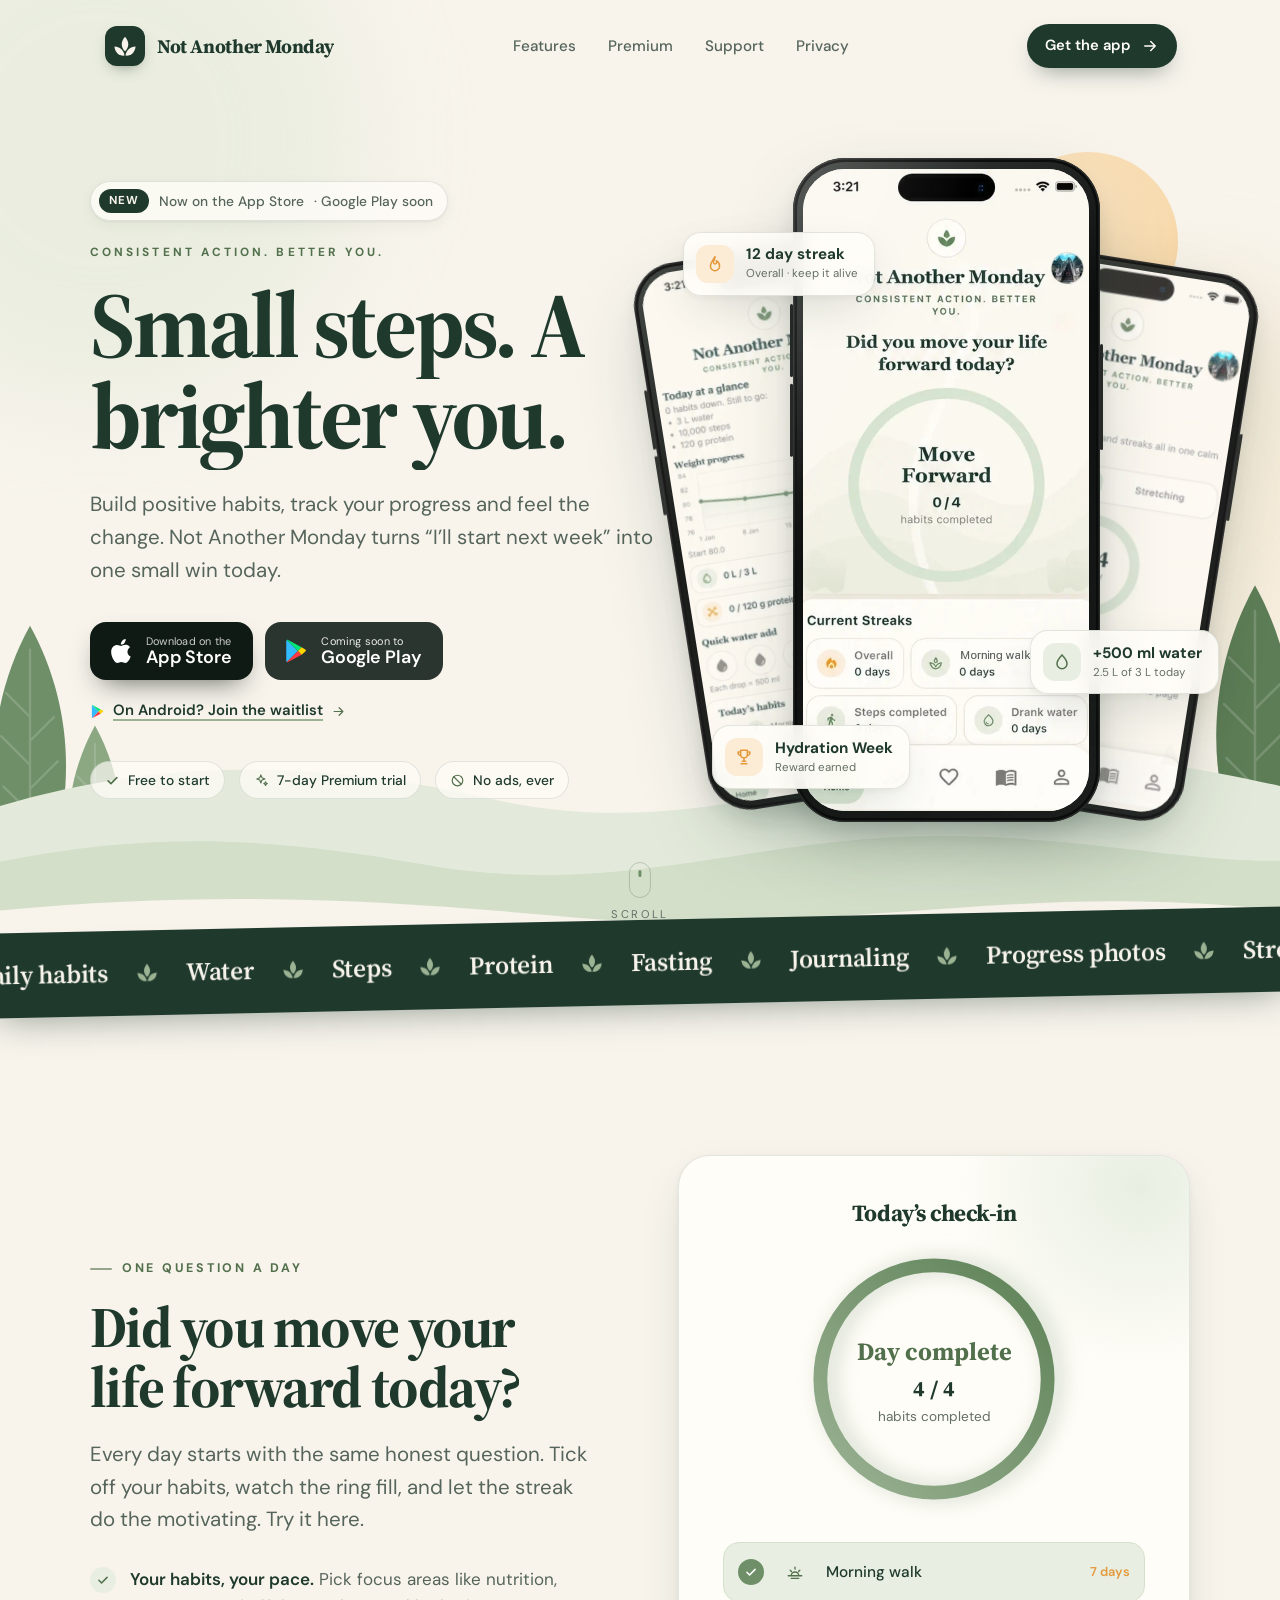
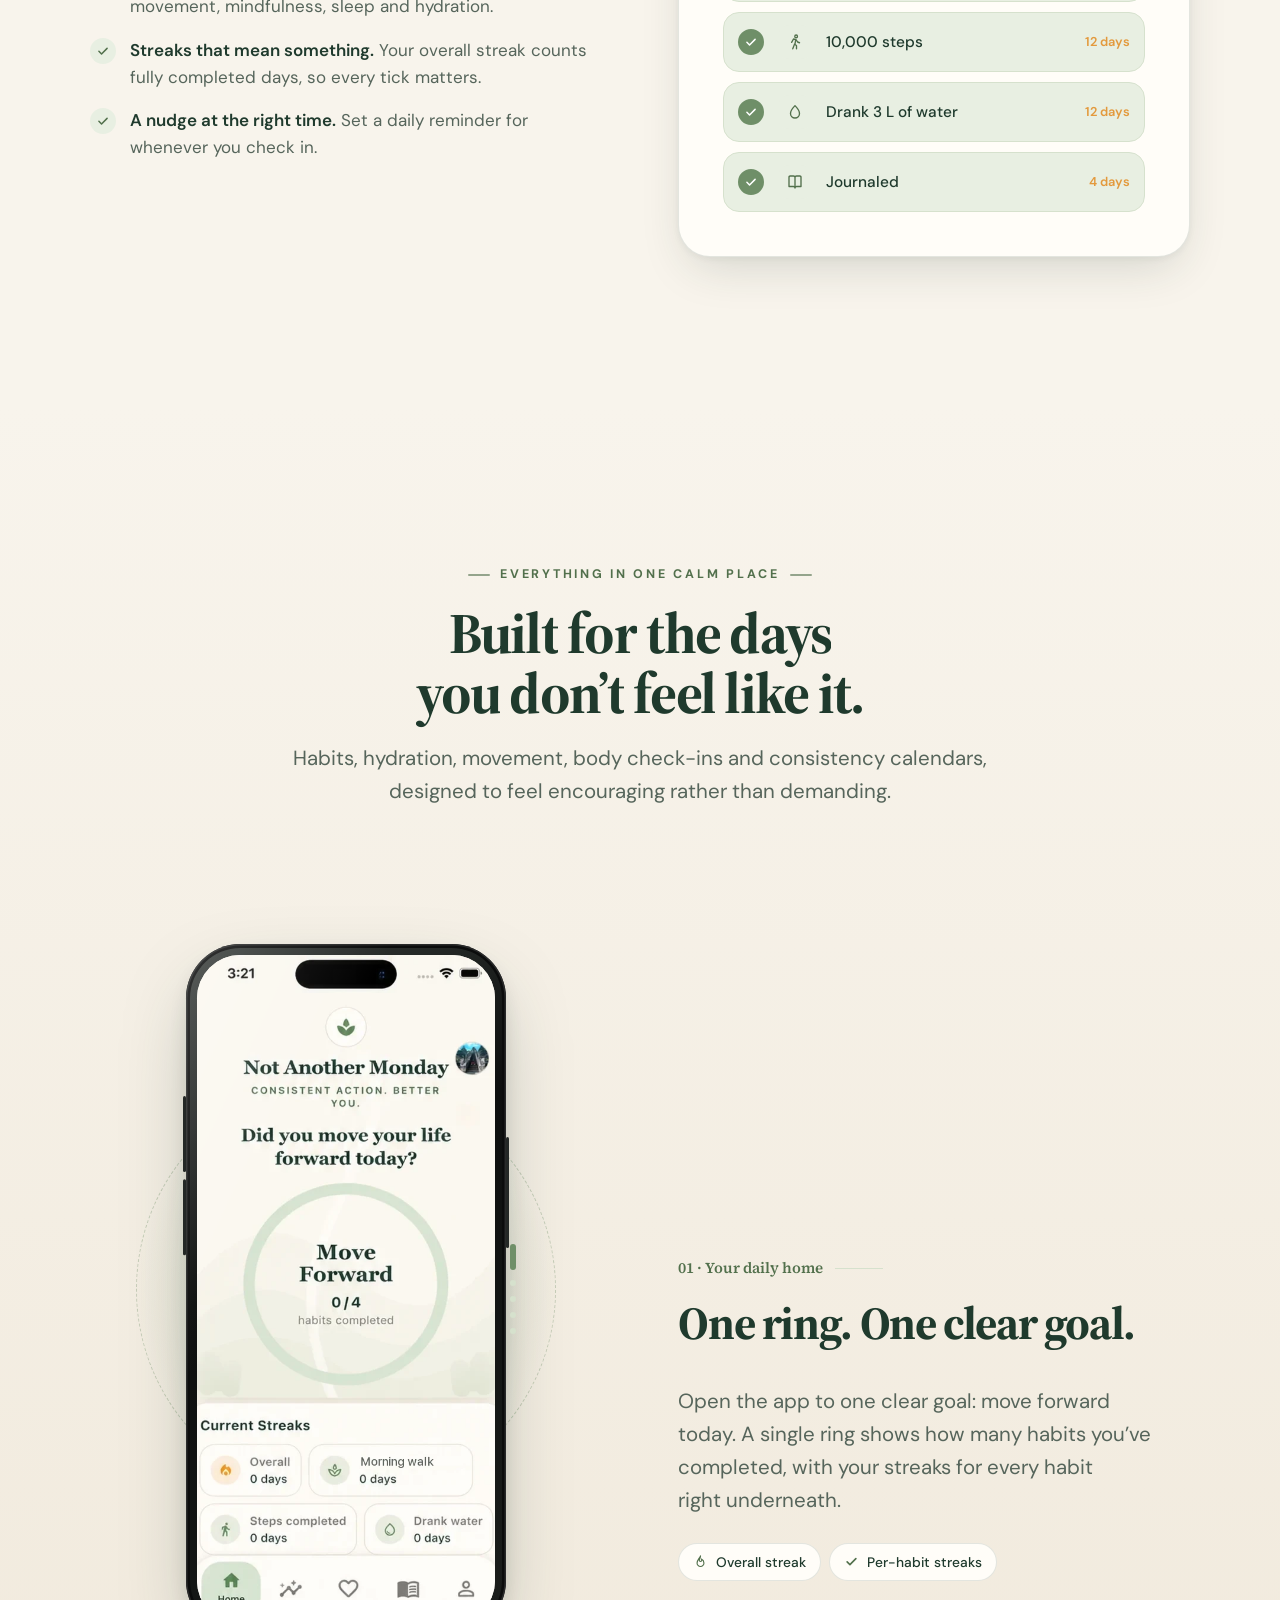
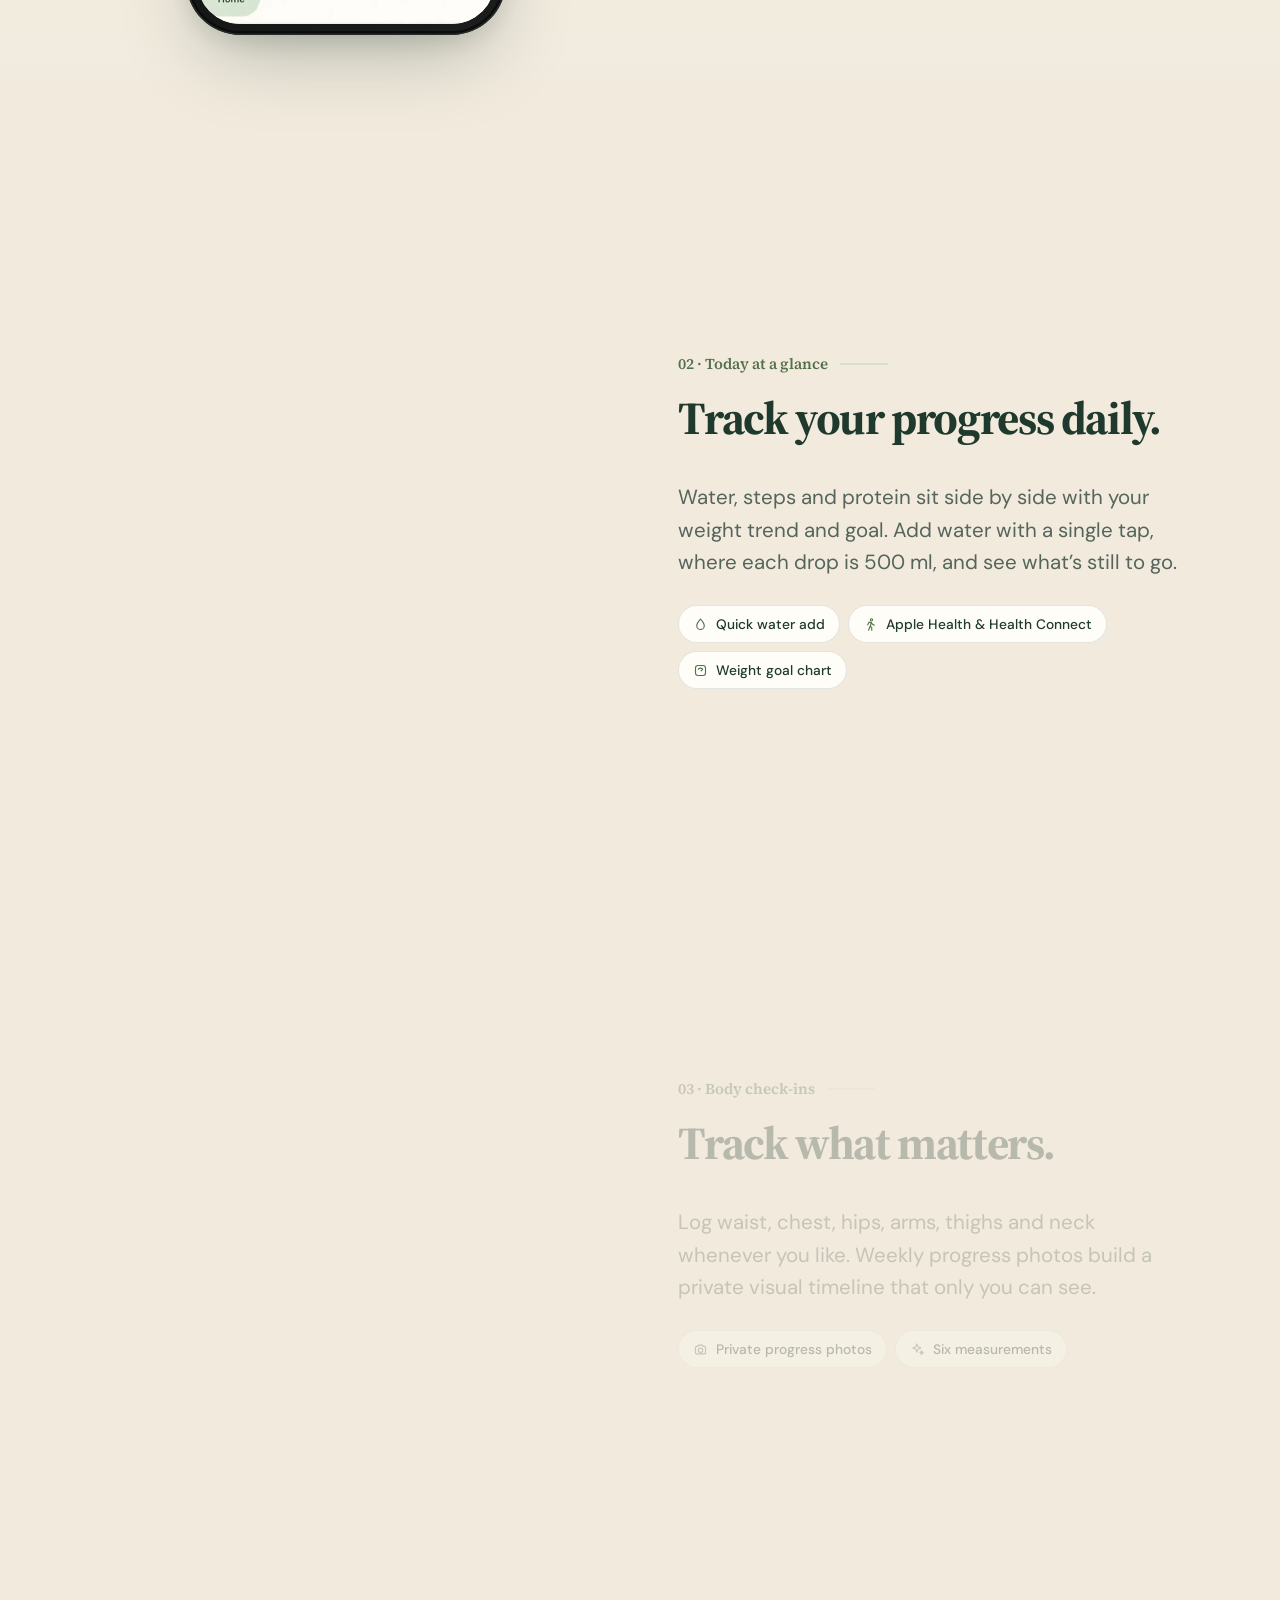
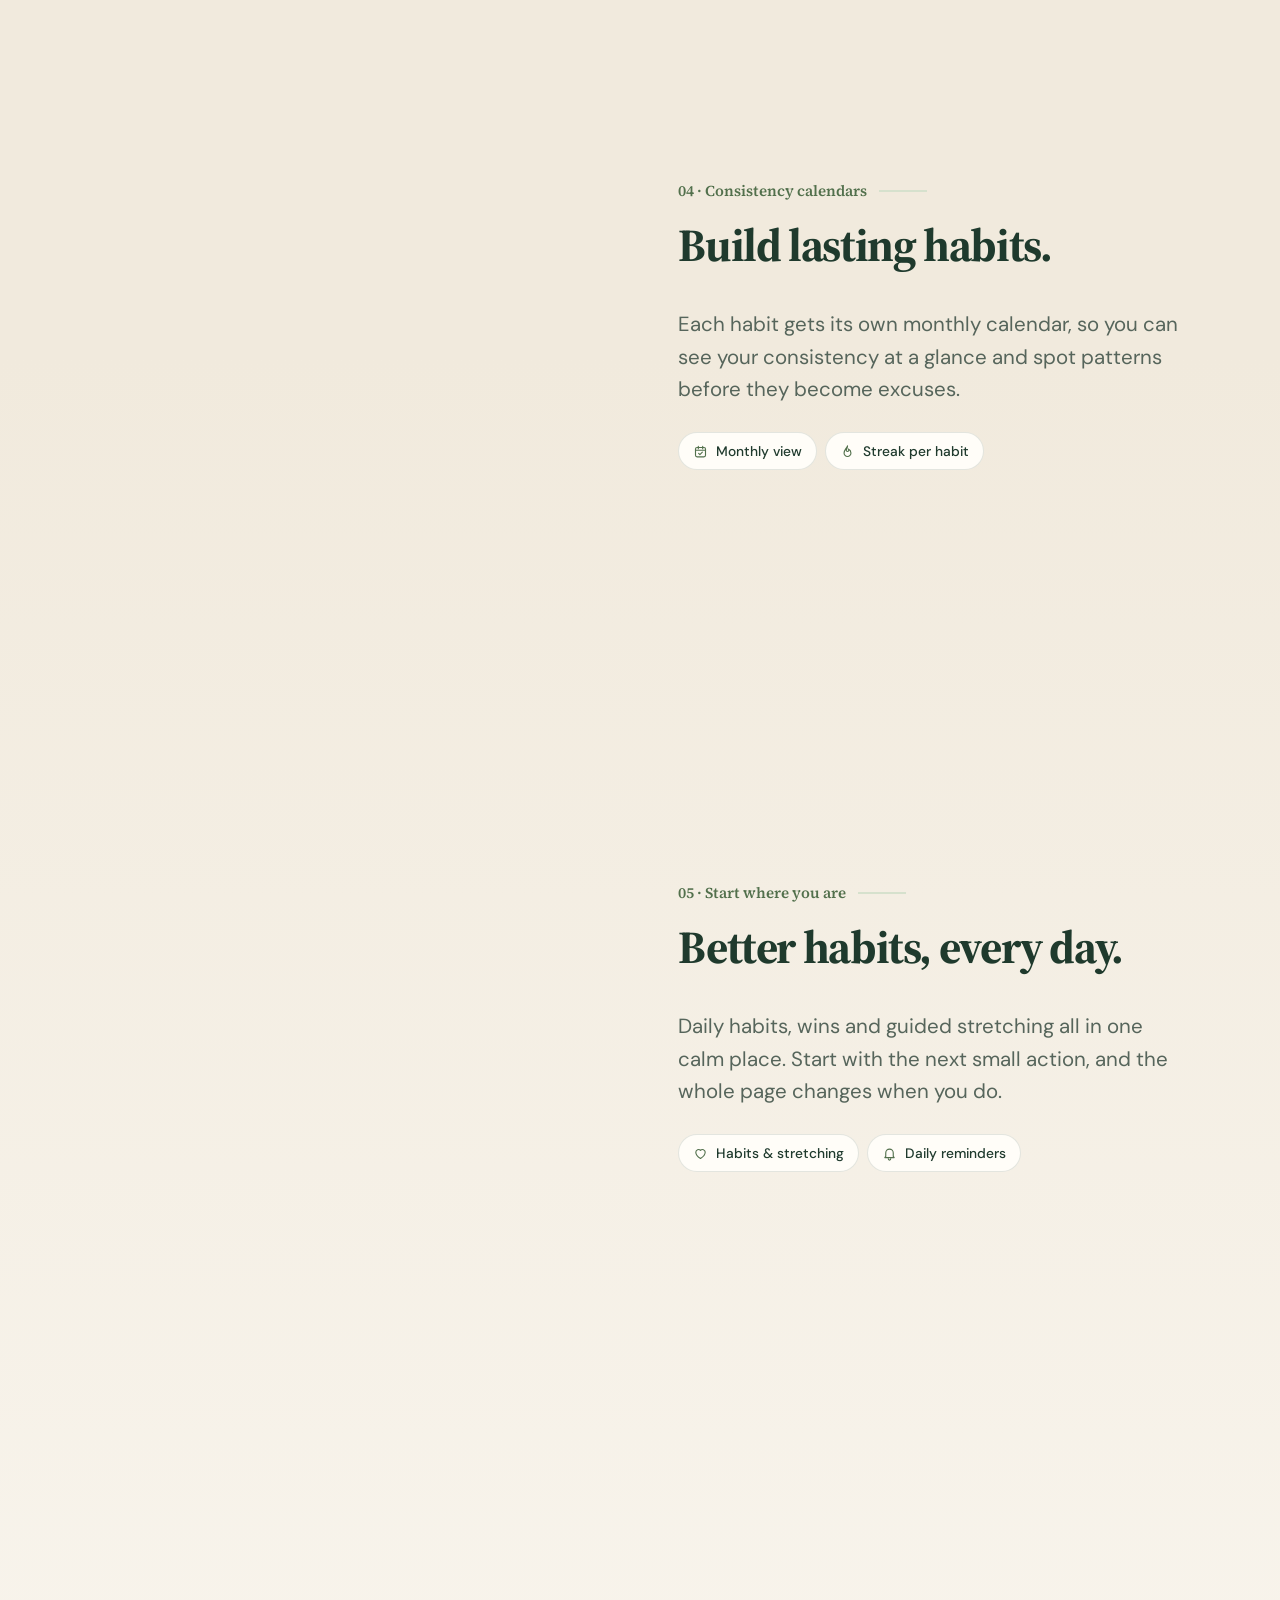
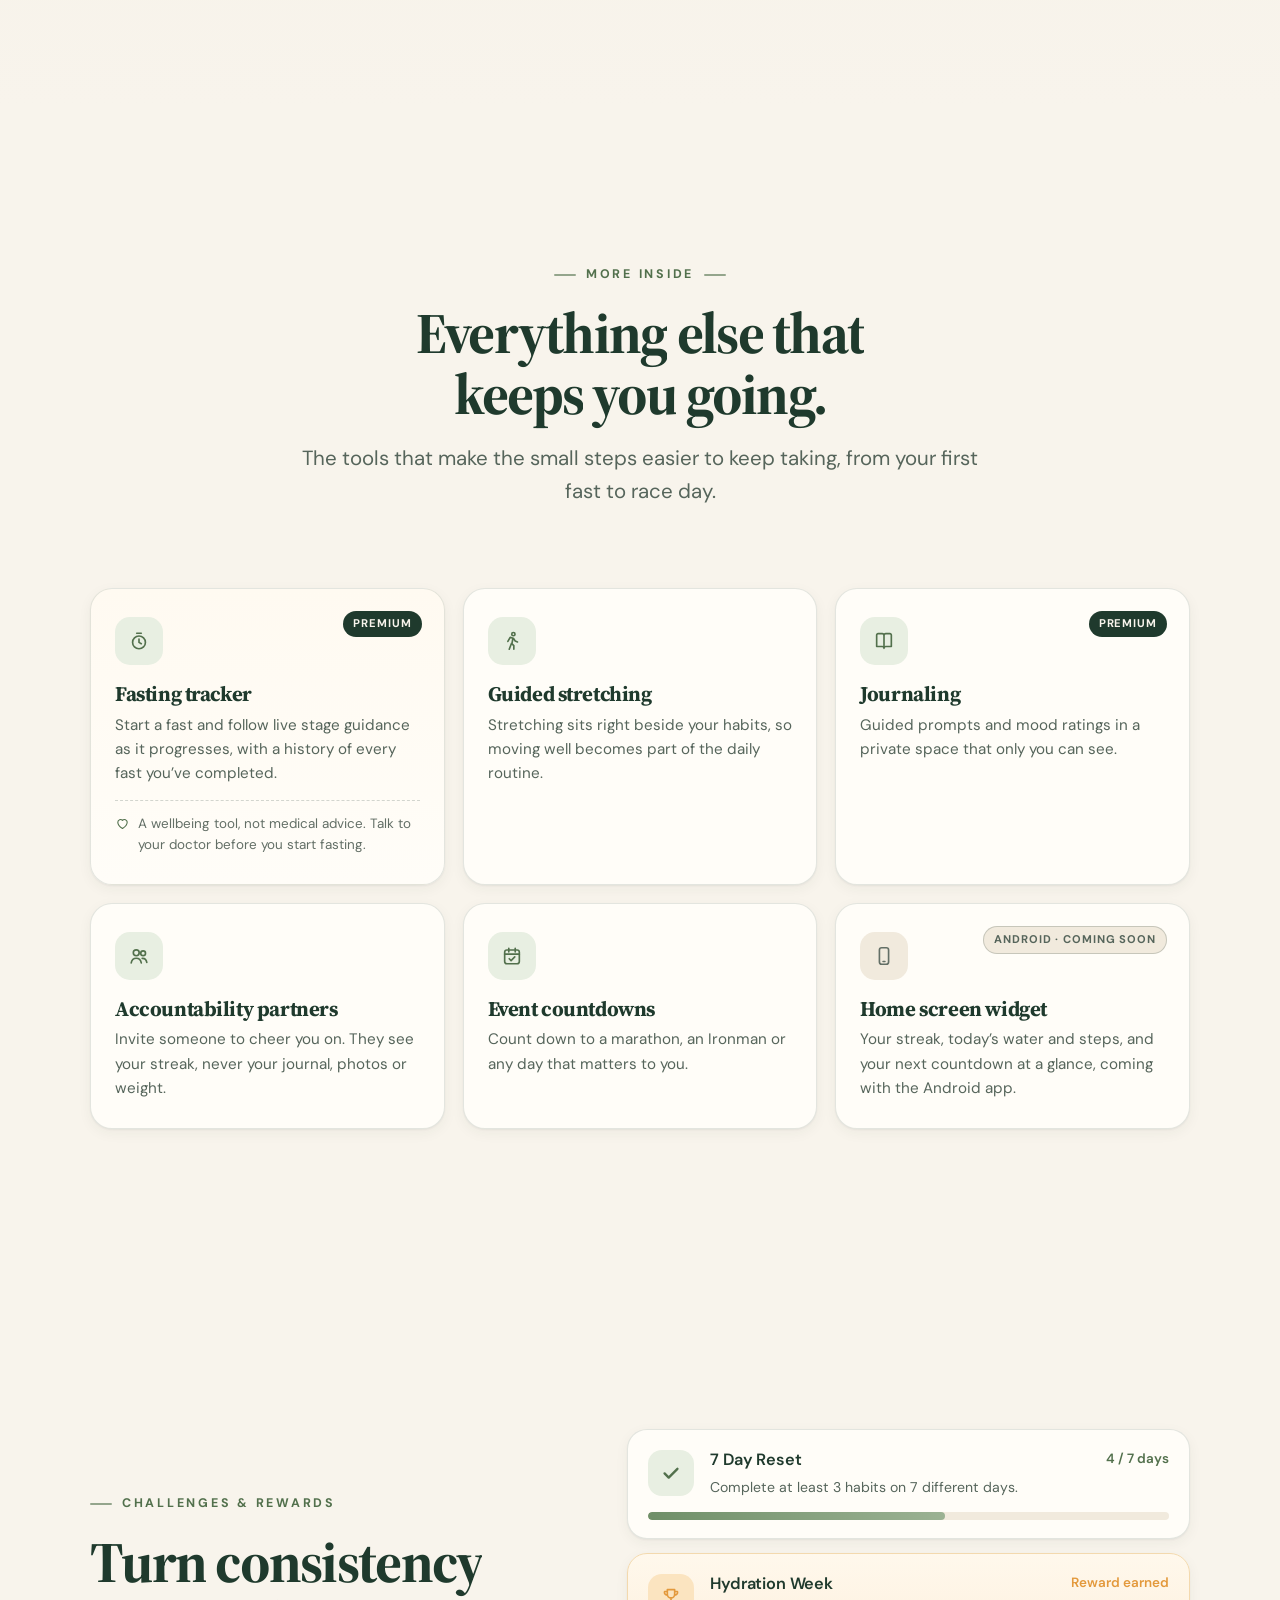
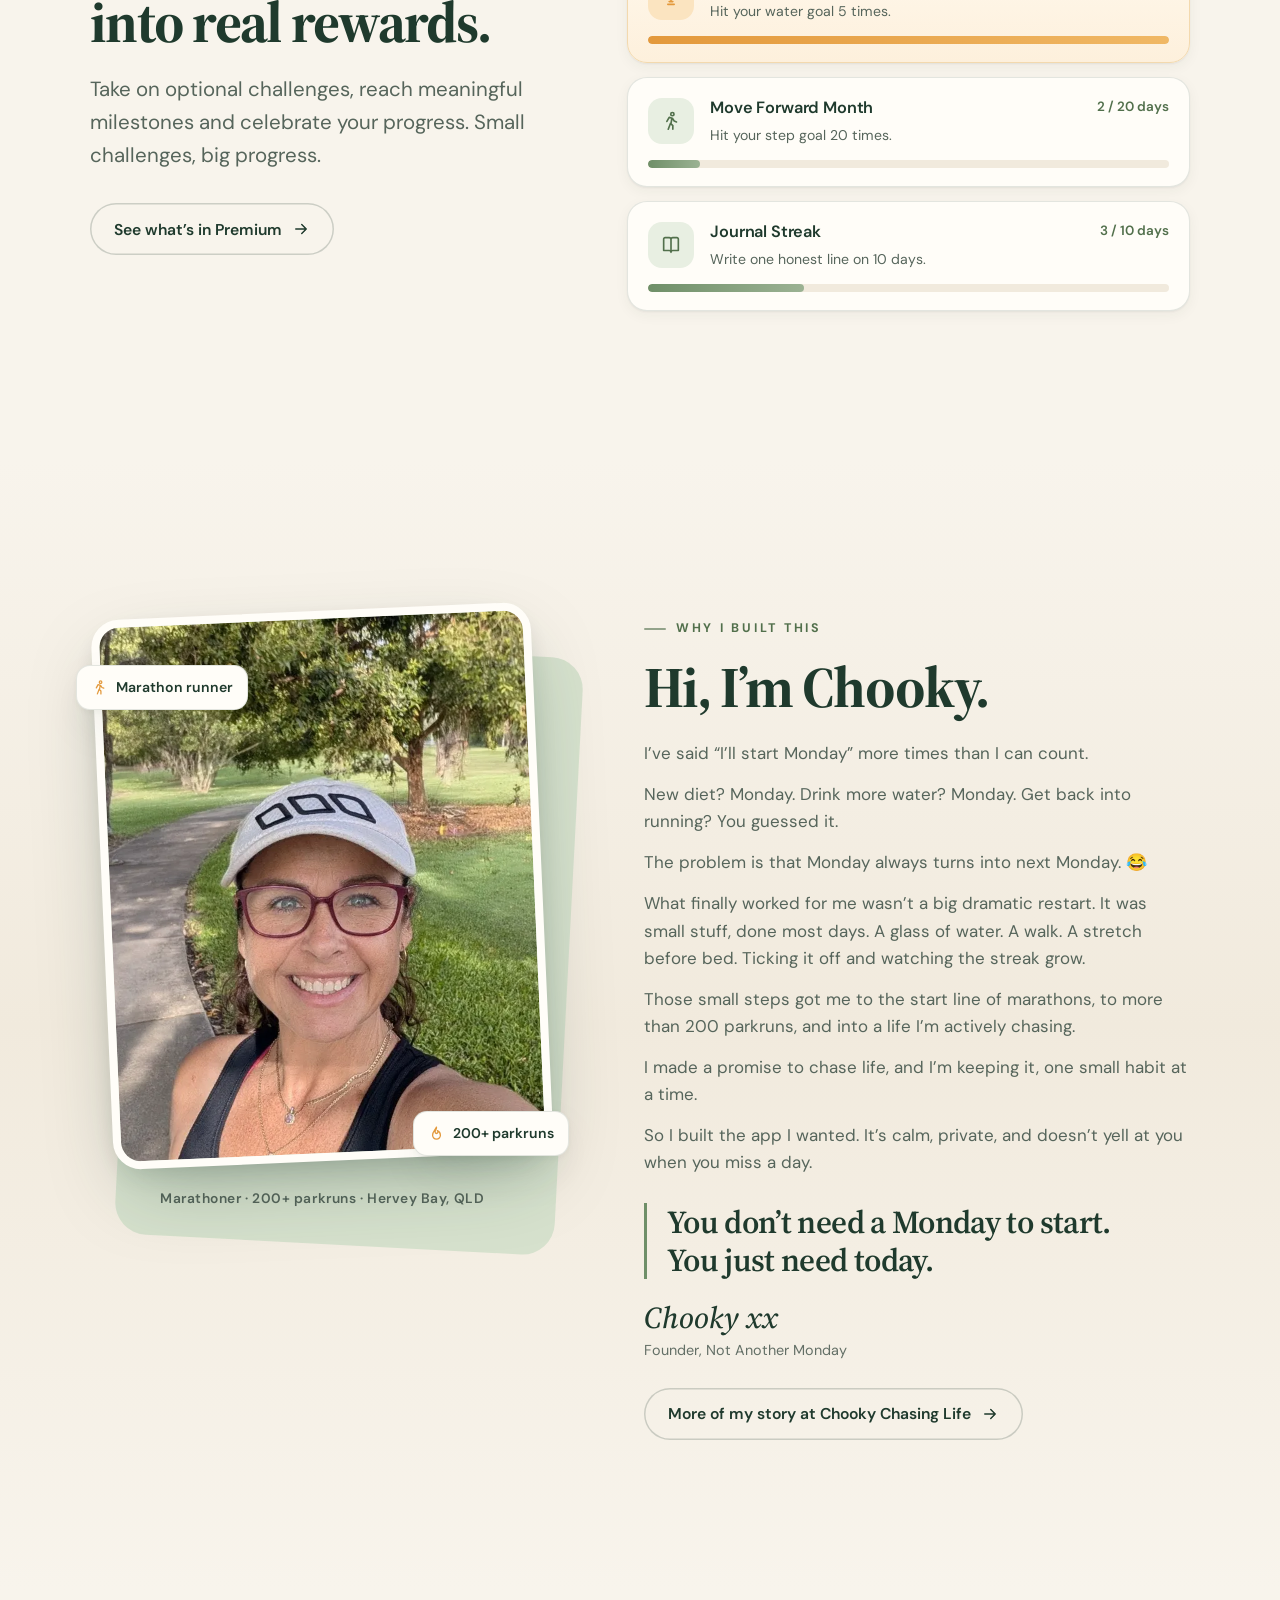
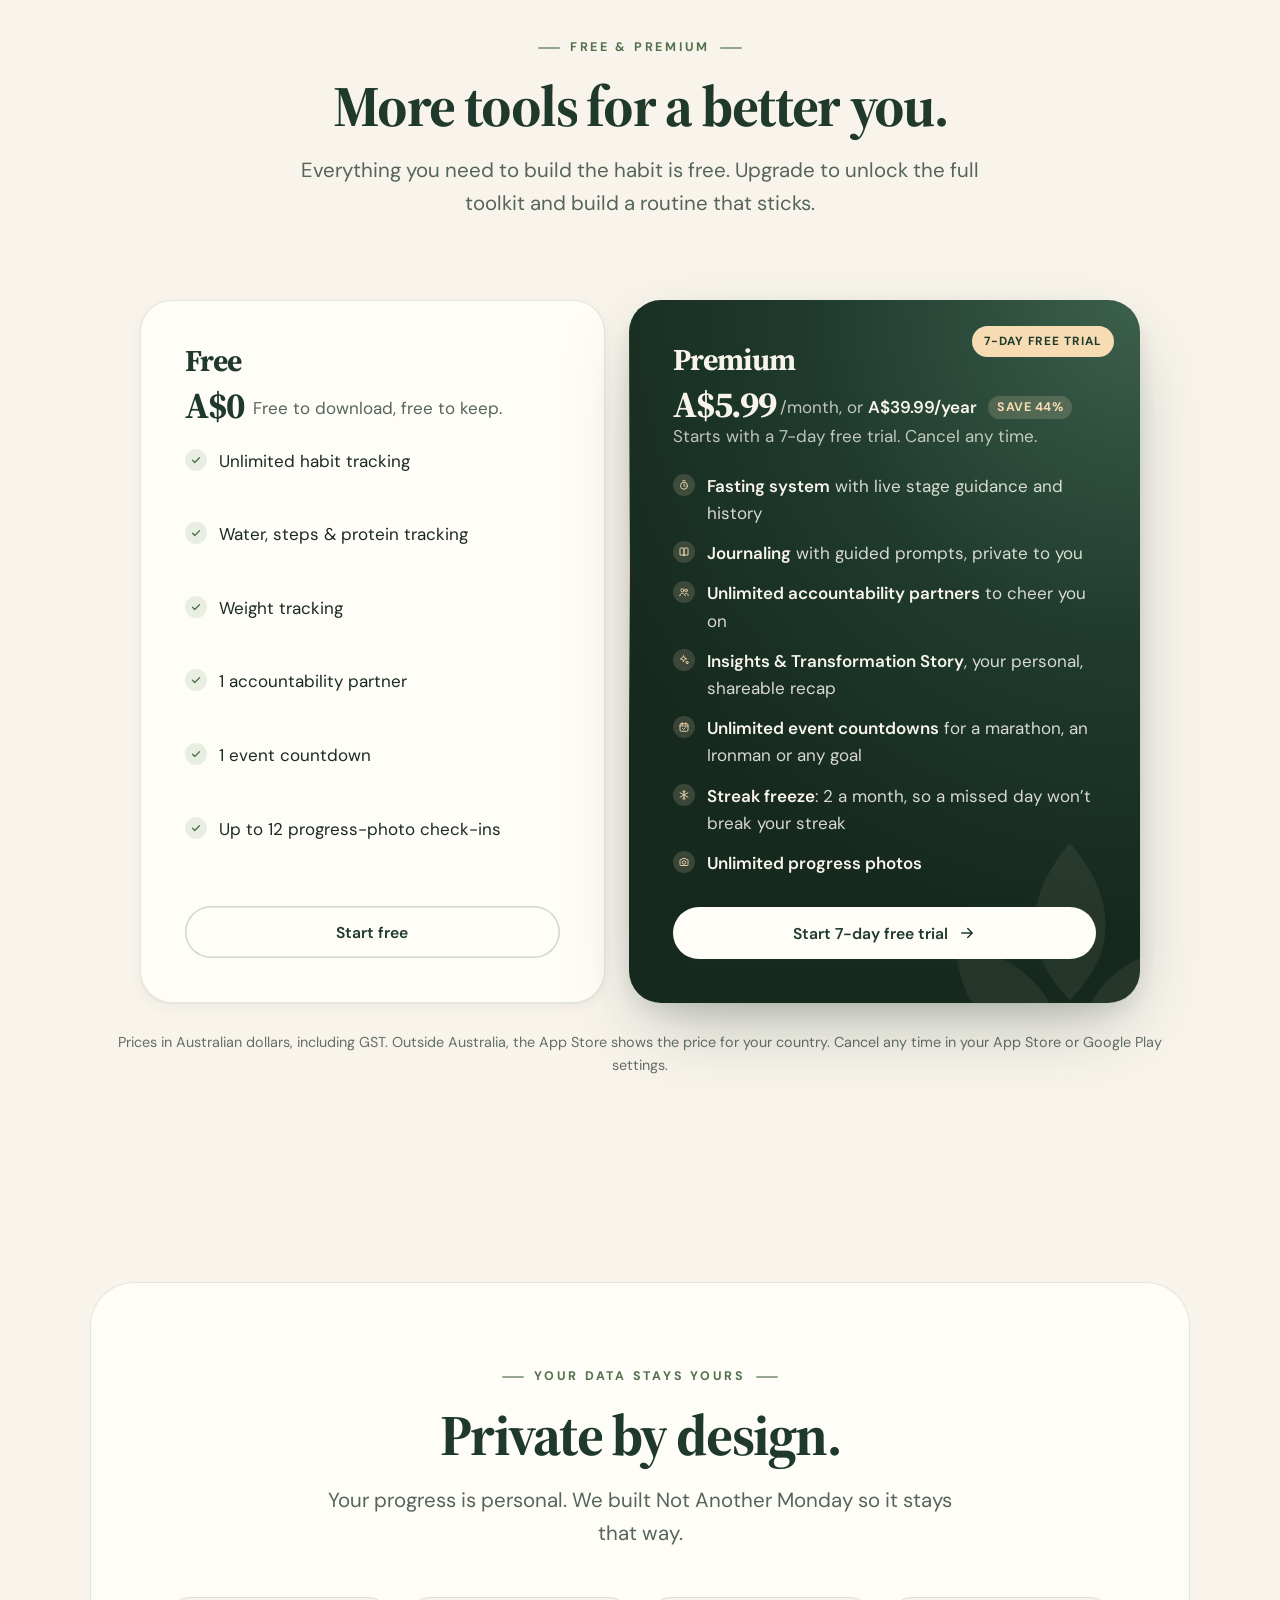
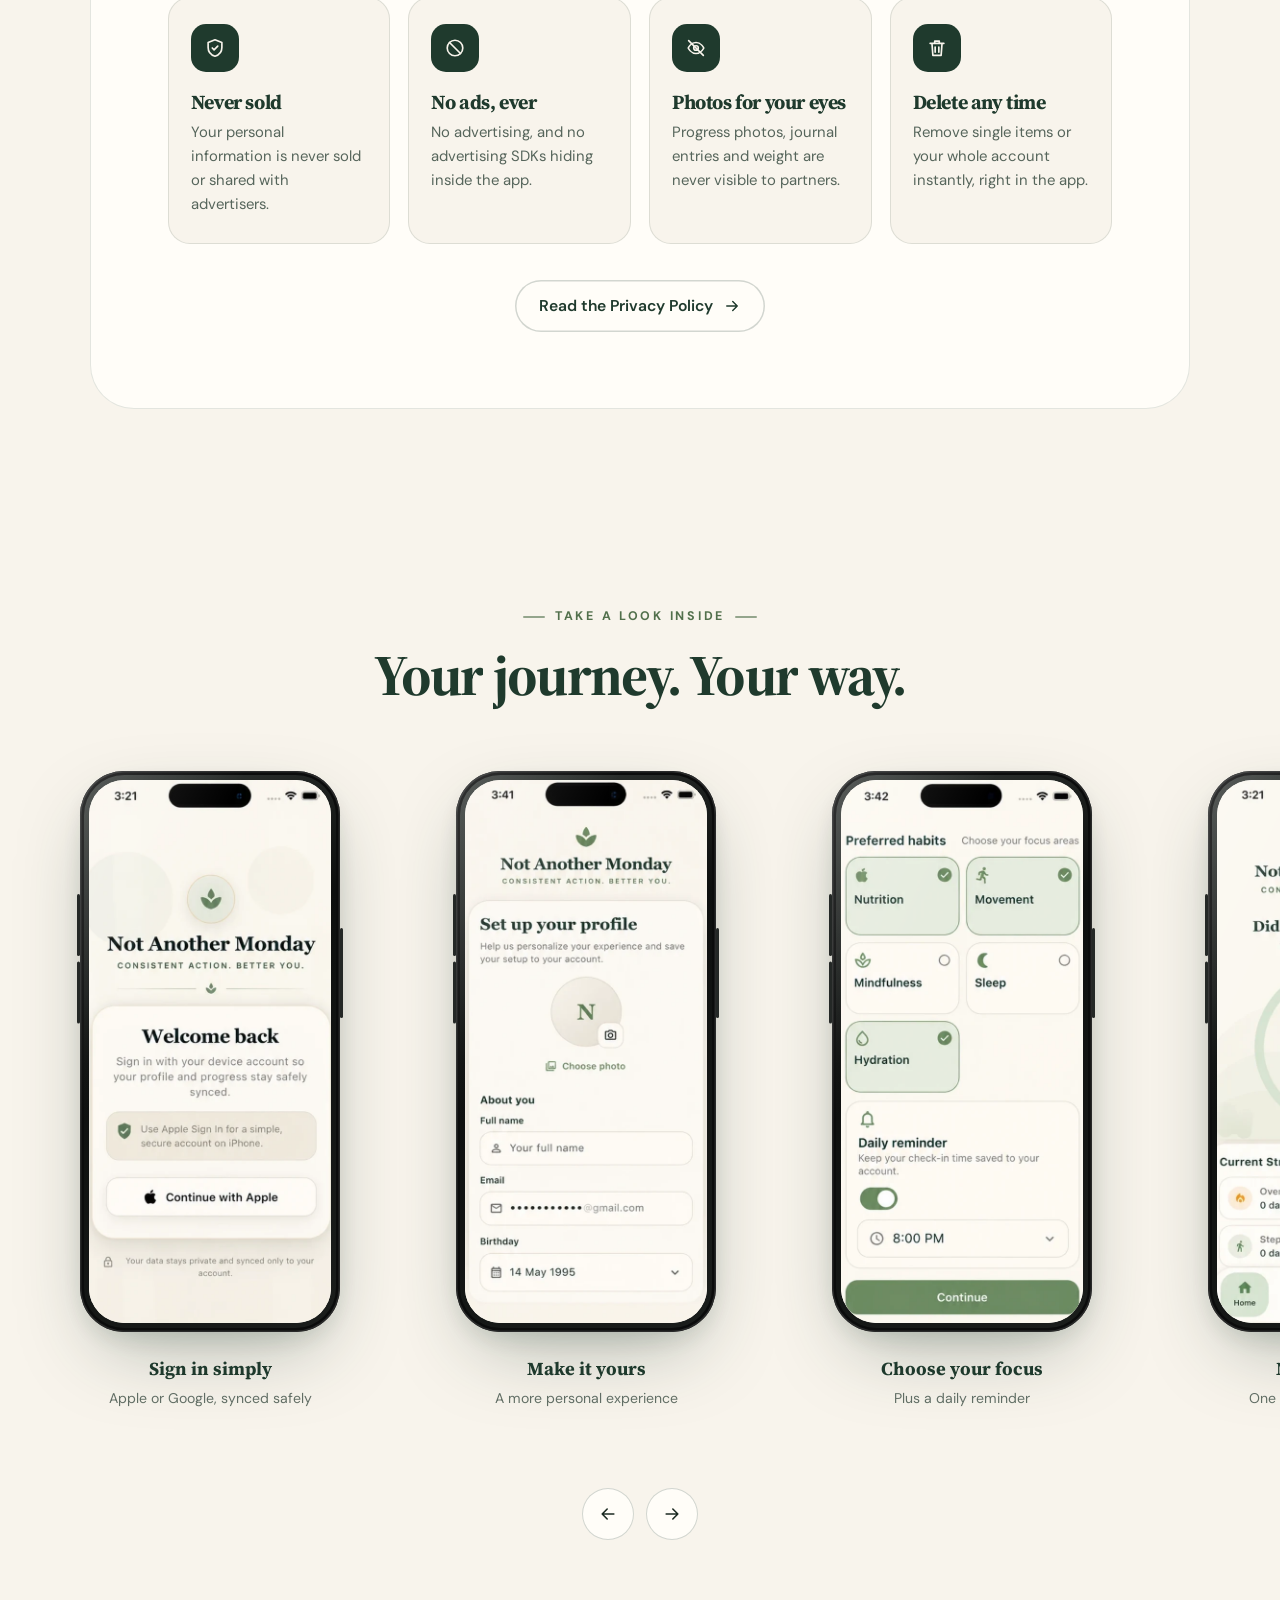
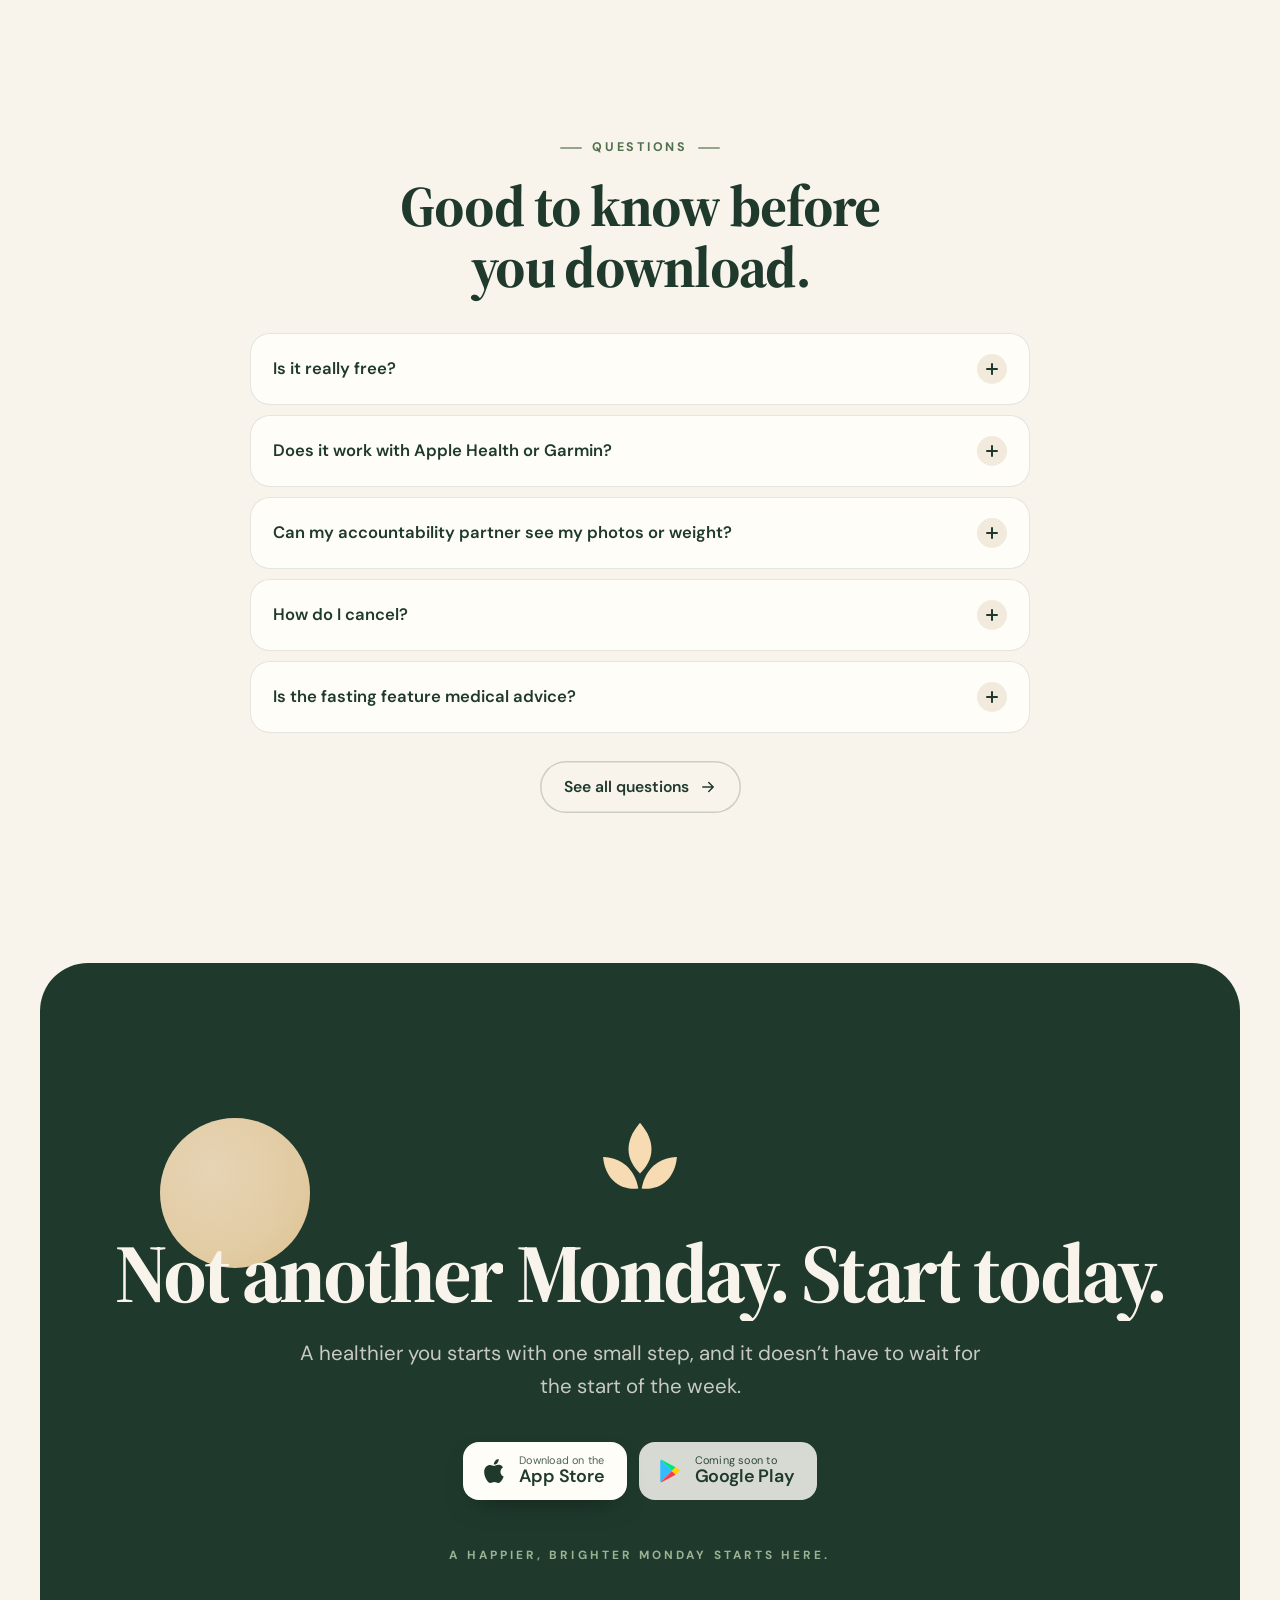
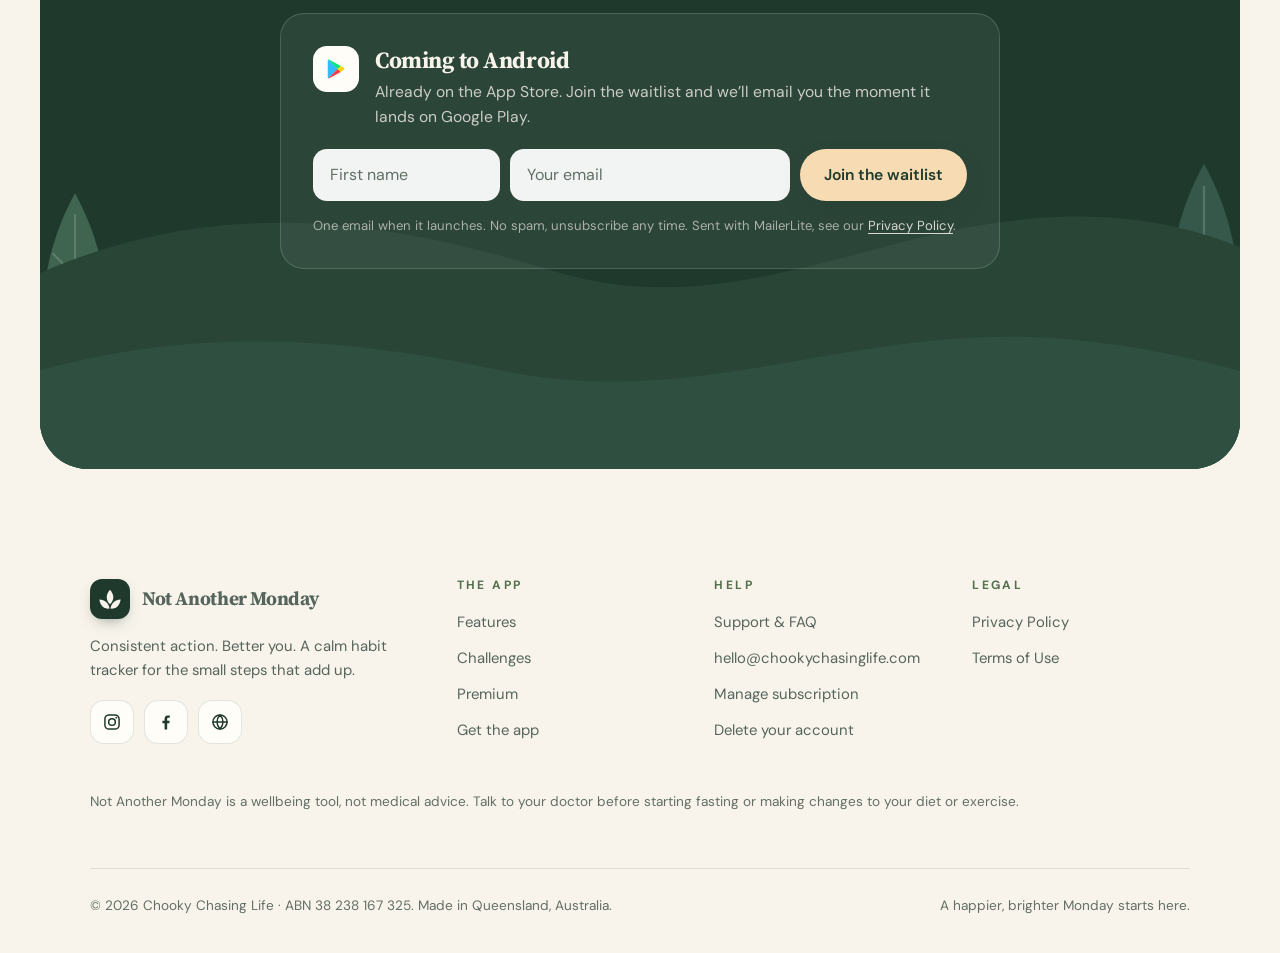
==== index.html @ 52fc9832 "Add Chooky Chasing Life social links Instagram, Facebook and website icon links (44px tap targets) i" ====
<!doctype html>
<html lang="en-AU">
<head>
  <meta charset="utf-8">
  <meta name="viewport" content="width=device-width, initial-scale=1, viewport-fit=cover">
  <title>Not Another Monday – Habit Tracker App for iPhone | Streaks &amp; Fasting</title>
  <meta name="description" content="Not Another Monday is a calm habit tracker for iPhone. Build positive habits, track water, steps, weight and fasting, and turn consistency into rewards.">
  <meta name="theme-color" content="#f8f4ec">
  <meta property="og:type" content="website">
  <meta property="og:site_name" content="Not Another Monday">
  <meta property="og:title" content="Not Another Monday — Small steps. A brighter you.">
  <meta property="og:description" content="Not Another Monday is a calm habit tracker for iPhone. Build positive habits, track water, steps, weight and fasting, and turn consistency into rewards.">
  <meta property="og:image" content="https://notanothermonday.com/assets/og.jpg">
  <meta property="og:image:width" content="1200">
  <meta property="og:image:height" content="630">
  <meta property="og:image:alt" content="Not Another Monday: Small steps. A brighter you. Free on the App Store">
  <meta name="twitter:card" content="summary_large_image">
  <meta property="og:url" content="https://notanothermonday.com/">
  <link rel="canonical" href="https://notanothermonday.com/">
  <meta name="twitter:title" content="Not Another Monday — Small steps. A brighter you.">
  <meta name="twitter:description" content="Not Another Monday is a calm habit tracker for iPhone. Build positive habits, track water, steps, weight and fasting, and turn consistency into rewards.">
  <meta name="twitter:image" content="https://notanothermonday.com/assets/og.jpg">
  <meta name="apple-itunes-app" content="app-id=6809999070">
  <link rel="icon" href="assets/favicon.ico" sizes="any">
  <link rel="icon" type="image/png" sizes="32x32" href="assets/favicon-32.png">
  <link rel="icon" type="image/png" sizes="16x16" href="assets/favicon-16.png">
  <link rel="apple-touch-icon" sizes="180x180" href="assets/apple-touch-icon.png">
  <link rel="manifest" href="site.webmanifest">
  <link rel="preconnect" href="https://fonts.googleapis.com">
  <link rel="preconnect" href="https://fonts.gstatic.com" crossorigin>
  <link href="https://fonts.googleapis.com/css2?family=DM+Sans:opsz,wght@9..40,400;9..40,500;9..40,600;9..40,700&family=Source+Serif+4:ital,opsz,wght@0,8..60,500;0,8..60,600;0,8..60,700;1,8..60,500&display=swap" rel="stylesheet">
  <link rel="stylesheet" href="assets/css/style.css?v=2026102801">
  <script>document.documentElement.classList.add("js");setTimeout(function(){if(!window.__namReady){document.documentElement.classList.remove("js");}},2500);</script>
  <script src="assets/js/main.js?v=2026102801" defer></script>
  <script type="application/ld+json">
{
 "@context": "https://schema.org",
 "@graph": [
  {
   "@type": "Organization",
   "@id": "https://notanothermonday.com/#org",
   "name": "Chooky Chasing Life",
   "url": "https://www.chookychasinglife.com/",
   "logo": "https://notanothermonday.com/assets/icon-512.png",
   "email": "hello@chookychasinglife.com",
   "sameAs": [
    "https://www.instagram.com/chookychasinglife/",
    "https://www.facebook.com/chookychasinglife",
    "https://www.chookychasinglife.com/",
    "https://apps.apple.com/app/id6809999070"
   ],
   "taxID": "38 238 167 325"
  },
  {
   "@type": "WebSite",
   "@id": "https://notanothermonday.com/#website",
   "name": "Not Another Monday",
   "url": "https://notanothermonday.com/",
   "inLanguage": "en-AU",
   "publisher": {
    "@id": "https://notanothermonday.com/#org"
   }
  },
  {
   "@type": "MobileApplication",
   "@id": "https://notanothermonday.com/#app",
   "name": "Not Another Monday",
   "description": "A calm habit tracker for daily habits, water, steps, weight, fasting and journaling, with streaks, challenges and accountability partners.",
   "url": "https://notanothermonday.com/",
   "image": "https://notanothermonday.com/assets/icon-512.png",
   "screenshot": [
    "https://notanothermonday.com/assets/screens/home.webp",
    "https://notanothermonday.com/assets/screens/glance.webp",
    "https://notanothermonday.com/assets/screens/measurements.webp",
    "https://notanothermonday.com/assets/screens/consistency.webp",
    "https://notanothermonday.com/assets/screens/habits.webp",
    "https://notanothermonday.com/assets/screens/challenges.webp"
   ],
   "operatingSystem": "iOS 15.0 or later",
   "applicationCategory": "HealthApplication",
   "installUrl": "https://apps.apple.com/app/id6809999070",
   "sameAs": [
    "https://apps.apple.com/app/id6809999070"
   ],
   "inLanguage": "en-AU",
   "offers": {
    "@type": "Offer",
    "price": "0",
    "priceCurrency": "AUD",
    "description": "Free to download. Premium is an optional in-app subscription with a 7-day free trial."
   },
   "publisher": {
    "@id": "https://notanothermonday.com/#org"
   }
  }
 ]
}
  </script>
</head>
<body data-page="home">
<a class="skip-link" href="#main">Skip to content</a>

<svg width="0" height="0" style="position:absolute" aria-hidden="true">
  <defs>
    <linearGradient id="ringGrad" x1="0" y1="0" x2="1" y2="1">
      <stop offset="0" stop-color="#9bb293"/>
      <stop offset="1" stop-color="#5d8156"/>
    </linearGradient>
  </defs>
  <symbol id="i-instagram" viewBox="0 0 24 24"><g fill="none" stroke="currentColor" stroke-width="1.8"><rect x="3.5" y="3.5" width="17" height="17" rx="5"/><circle cx="12" cy="12" r="4"/><circle cx="17.2" cy="6.8" r="1.1" fill="currentColor" stroke="none"/></g></symbol>
  <symbol id="i-facebook" viewBox="0 0 24 24"><path fill="currentColor" d="M13.4 21v-7.6h2.6l.4-3h-3V8.5c0-.9.3-1.5 1.5-1.5h1.6V4.3c-.3 0-1.2-.1-2.3-.1-2.3 0-3.9 1.4-3.9 4v2.2H7.7v3h2.6V21z"/></symbol>
  <symbol id="i-globe" viewBox="0 0 24 24"><g fill="none" stroke="currentColor" stroke-width="1.8" stroke-linecap="round"><circle cx="12" cy="12" r="8.5"/><path d="M3.5 12h17M12 3.5c2.4 2.5 3.6 5.3 3.6 8.5s-1.2 6-3.6 8.5c-2.4-2.5-3.6-5.3-3.6-8.5s1.2-6 3.6-8.5z"/></g></symbol>
  <symbol id="i-mark" viewBox="20 18 60 56" fill="currentColor">
    <path d="M50 22.9C56 30 58.2 36 58.2 42C58.2 49 54.5 54.5 50 59.2C45.5 54.5 41.8 49 41.8 42C41.8 36 44 30 50 22.9Z"/>
    <path d="M23.6 47.4C37 47.6 46.5 56.5 48.8 70C35 71.4 25 62.5 23.6 47.4Z"/>
    <path d="M76.4 47.4C63 47.6 53.5 56.5 51.2 70C65 71.4 75 62.5 76.4 47.4Z"/>
  </symbol>
  <symbol id="i-leaf" viewBox="0 0 100 240">
    <path d="M50 238C12 170 8 80 50 4C92 80 88 170 50 238Z" fill="currentColor"/>
    <path d="M50 234V24M50 80L30 60M50 120L26 96M50 160L28 138M50 100L70 80M50 140L73 117M50 180L70 162" stroke="#fff" stroke-opacity=".16" stroke-width="2" stroke-linecap="round" fill="none"/>
  </symbol>
  <symbol id="i-apple" viewBox="0 0 24 24" fill="currentColor"><path d="M16.365 1.43c0 1.14-.493 2.27-1.177 3.08-.744.9-1.99 1.57-2.987 1.57-.12 0-.23-.02-.3-.03-.01-.06-.04-.22-.04-.39 0-1.15.572-2.27 1.206-2.98.804-.94 2.142-1.64 3.248-1.68.03.13.05.28.05.43zm4.565 15.71c-.03.07-.463 1.58-1.518 3.12-.945 1.34-1.94 2.71-3.43 2.71-1.517 0-1.9-.88-3.63-.88-1.698 0-2.302.91-3.67.91-1.377 0-2.332-1.26-3.428-2.8-1.287-1.82-2.323-4.63-2.323-7.28 0-4.28 2.797-6.55 5.552-6.55 1.448 0 2.675.95 3.6.95.865 0 2.222-1.01 3.902-1.01.613 0 2.886.06 4.374 2.19-.13.09-2.383 1.37-2.383 4.19 0 3.26 2.854 4.42 2.955 4.45z"/></symbol>
  <symbol id="i-play" viewBox="0 0 24 24">
    <path d="M3.6 1.8L13.8 12 3.6 22.2c-.36-.2-.6-.58-.6-1.07V2.87c0-.49.24-.87.6-1.07z" fill="#32bbff"/>
    <path d="M17.2 8.6L13.8 12 3.6 1.8c.3-.17.68-.18 1.07.04L17.2 8.6z" fill="#00e676"/>
    <path d="M17.2 15.4L4.67 22.16c-.39.22-.77.21-1.07.04L13.8 12l3.4 3.4z" fill="#ff3a44"/>
    <path d="M20.6 10.5c.8.45.8 1.55 0 2l-3.4 2.9L13.8 12l3.4-3.4 3.4 1.9z" fill="#ffd500"/>
  </symbol>
  <g fill="none" stroke="currentColor" stroke-width="1.8" stroke-linecap="round" stroke-linejoin="round">
    <symbol id="i-check" viewBox="0 0 24 24"><path d="M5 12.5l4.5 4.5L19 7.5" fill="none" stroke="currentColor" stroke-width="2.6" stroke-linecap="round" stroke-linejoin="round"/></symbol>
    <symbol id="i-flame" viewBox="0 0 24 24"><path d="M12 3c.5 3-2 4.5-2 7a2 2 0 004 0c0-.8-.3-1.5-.6-2 2.3 1.2 4.1 3.6 4.1 6.3A5.5 5.5 0 0112 20a5.5 5.5 0 01-5.5-5.7C6.5 9.8 10 7.5 12 3z" fill="none" stroke="currentColor" stroke-width="1.8" stroke-linejoin="round"/></symbol>
    <symbol id="i-drop" viewBox="0 0 24 24"><path d="M12 3.5s6 6.3 6 10.5a6 6 0 01-12 0c0-4.2 6-10.5 6-10.5z" fill="none" stroke="currentColor" stroke-width="1.8" stroke-linejoin="round"/></symbol>
    <symbol id="i-walk" viewBox="0 0 24 24"><g fill="none" stroke="currentColor" stroke-width="1.8" stroke-linecap="round" stroke-linejoin="round"><circle cx="13.5" cy="4.5" r="1.8"/><path d="M9 21l2.5-6.5 2.5 2.5v4M7.5 12.5l2.5-4.5 3.5 1 2 3 2.5 1M12 14.5l1-5.5"/></g></symbol>
    <symbol id="i-book" viewBox="0 0 24 24"><path d="M4 5.5A1.5 1.5 0 015.5 4H10a2 2 0 012 2v14a2 2 0 00-2-2H4zM20 5.5A1.5 1.5 0 0018.5 4H14a2 2 0 00-2 2v14a2 2 0 012-2h6z" fill="none" stroke="currentColor" stroke-width="1.8" stroke-linejoin="round"/></symbol>
    <symbol id="i-sun" viewBox="0 0 24 24"><g fill="none" stroke="currentColor" stroke-width="1.8" stroke-linecap="round" stroke-linejoin="round"><path d="M7 17a5 5 0 0110 0M3 17h18M12 5.5V8M5.6 9.6l1.7 1.7M18.4 9.6l-1.7 1.7M7 20.5h10"/></g></symbol>
    <symbol id="i-code" viewBox="0 0 24 24"><path d="M8.5 8L4.5 12l4 4M15.5 8l4 4-4 4" fill="none" stroke="currentColor" stroke-width="1.8" stroke-linecap="round" stroke-linejoin="round"/></symbol>
    <symbol id="i-heart" viewBox="0 0 24 24"><path d="M12 20s-7.5-4.6-7.5-10.2A4.3 4.3 0 0112 7a4.3 4.3 0 017.5 2.8C19.5 15.4 12 20 12 20z" fill="none" stroke="currentColor" stroke-width="1.8" stroke-linejoin="round"/></symbol>
    <symbol id="i-shield" viewBox="0 0 24 24"><g fill="none" stroke="currentColor" stroke-width="1.8" stroke-linecap="round" stroke-linejoin="round"><path d="M12 3l7.5 3v5.5c0 4.7-3.2 8.2-7.5 9.5-4.3-1.3-7.5-4.8-7.5-9.5V6z"/><path d="M9 12l2 2 4-4"/></g></symbol>
    <symbol id="i-lock" viewBox="0 0 24 24"><g fill="none" stroke="currentColor" stroke-width="1.8" stroke-linecap="round"><rect x="5" y="10.5" width="14" height="10" rx="2.5"/><path d="M8.5 10.5V8a3.5 3.5 0 017 0v2.5"/></g></symbol>
    <symbol id="i-camera" viewBox="0 0 24 24"><g fill="none" stroke="currentColor" stroke-width="1.8" stroke-linejoin="round"><path d="M4 8.5A1.5 1.5 0 015.5 7h2l1.5-2h6l1.5 2h2A1.5 1.5 0 0120 8.5v9a1.5 1.5 0 01-1.5 1.5h-13A1.5 1.5 0 014 17.5z"/><circle cx="12" cy="13" r="3.5"/></g></symbol>
    <symbol id="i-trash" viewBox="0 0 24 24"><path d="M4.5 7h15M9.5 7V4.5h5V7M6.5 7l1 13h9l1-13M10 11v5.5M14 11v5.5" fill="none" stroke="currentColor" stroke-width="1.8" stroke-linecap="round" stroke-linejoin="round"/></symbol>
    <symbol id="i-mail" viewBox="0 0 24 24"><g fill="none" stroke="currentColor" stroke-width="1.8" stroke-linecap="round" stroke-linejoin="round"><rect x="3.5" y="5.5" width="17" height="13" rx="2.5"/><path d="M4 7.5l8 6 8-6"/></g></symbol>
    <symbol id="i-arrow-right" viewBox="0 0 24 24"><path d="M5 12h14M13 6l6 6-6 6" fill="none" stroke="currentColor" stroke-width="1.9" stroke-linecap="round" stroke-linejoin="round"/></symbol>
    <symbol id="i-arrow-left" viewBox="0 0 24 24"><path d="M19 12H5M11 6l-6 6 6 6" fill="none" stroke="currentColor" stroke-width="1.9" stroke-linecap="round" stroke-linejoin="round"/></symbol>
    <symbol id="i-chevron" viewBox="0 0 24 24"><path d="M9 6l6 6-6 6" fill="none" stroke="currentColor" stroke-width="2" stroke-linecap="round" stroke-linejoin="round"/></symbol>
    <symbol id="i-sparkles" viewBox="0 0 24 24"><path d="M11 3l1.8 4.7L17.5 9.5l-4.7 1.8L11 16l-1.8-4.7L4.5 9.5l4.7-1.8zM18.5 14l.9 2.1 2.1.9-2.1.9-.9 2.1-.9-2.1-2.1-.9 2.1-.9z" fill="none" stroke="currentColor" stroke-width="1.7" stroke-linejoin="round"/></symbol>
    <symbol id="i-trophy" viewBox="0 0 24 24"><path d="M8 4h8v5a4 4 0 01-8 0zM8 6H5a3 3 0 003 4M16 6h3a3 3 0 01-3 4M12 13v4M8.5 20h7M10 17h4" fill="none" stroke="currentColor" stroke-width="1.8" stroke-linecap="round" stroke-linejoin="round"/></symbol>
    <symbol id="i-users" viewBox="0 0 24 24"><g fill="none" stroke="currentColor" stroke-width="1.8" stroke-linecap="round"><circle cx="9" cy="8.5" r="3.2"/><path d="M3.5 19.5c.6-3.2 2.8-5 5.5-5s4.9 1.8 5.5 5"/><circle cx="16.5" cy="9" r="2.6"/><path d="M15.5 14.6c2.6-.2 4.5 1.4 5 4.4"/></g></symbol>
    <symbol id="i-calendar" viewBox="0 0 24 24"><g fill="none" stroke="currentColor" stroke-width="1.8" stroke-linecap="round" stroke-linejoin="round"><rect x="4" y="5.5" width="16" height="15" rx="2.5"/><path d="M4 10h16M8.5 3.5v4M15.5 3.5v4M9 15l2 2 4-4"/></g></symbol>
    <symbol id="i-snow" viewBox="0 0 24 24"><path d="M12 3v18M4.2 7.5l15.6 9M4.2 16.5l15.6-9M9.5 4.5L12 7l2.5-2.5M9.5 19.5L12 17l2.5 2.5" fill="none" stroke="currentColor" stroke-width="1.8" stroke-linecap="round" stroke-linejoin="round"/></symbol>
    <symbol id="i-timer" viewBox="0 0 24 24"><g fill="none" stroke="currentColor" stroke-width="1.8" stroke-linecap="round"><circle cx="12" cy="13.5" r="7"/><path d="M12 10v3.5l2.5 1.5M9.5 3.5h5"/></g></symbol>
    <symbol id="i-search" viewBox="0 0 24 24"><g fill="none" stroke="currentColor" stroke-width="2" stroke-linecap="round"><circle cx="11" cy="11" r="6.5"/><path d="M20 20l-4.2-4.2"/></g></symbol>
    <symbol id="i-ban" viewBox="0 0 24 24"><g fill="none" stroke="currentColor" stroke-width="1.8" stroke-linecap="round"><circle cx="12" cy="12" r="8.5"/><path d="M6 6l12 12"/></g></symbol>
    <symbol id="i-eyeoff" viewBox="0 0 24 24"><g fill="none" stroke="currentColor" stroke-width="1.8" stroke-linecap="round" stroke-linejoin="round"><path d="M3.5 12S6.5 6 12 6s8.5 6 8.5 6-3 6-8.5 6S3.5 12 3.5 12z"/><circle cx="12" cy="12" r="2.5"/><path d="M4 4l16 16"/></g></symbol>
    <symbol id="i-help" viewBox="0 0 24 24"><g fill="none" stroke="currentColor" stroke-width="1.8" stroke-linecap="round"><circle cx="12" cy="12" r="8.5"/><path d="M9.6 9.5a2.5 2.5 0 014.8.9c0 1.6-2.4 2.1-2.4 3.6M12 17h.01"/></g></symbol>
    <symbol id="i-refresh" viewBox="0 0 24 24"><path d="M19.5 12a7.5 7.5 0 01-13.2 4.9M4.5 12a7.5 7.5 0 0113.2-4.9M18 3.5v4h-4M6 20.5v-4h4" fill="none" stroke="currentColor" stroke-width="1.8" stroke-linecap="round" stroke-linejoin="round"/></symbol>
    <symbol id="i-bell" viewBox="0 0 24 24"><path d="M6 16.5V11a6 6 0 0112 0v5.5l1.5 2h-15zM10 20.5a2 2 0 004 0" fill="none" stroke="currentColor" stroke-width="1.8" stroke-linecap="round" stroke-linejoin="round"/></symbol>
    <symbol id="i-alert" viewBox="0 0 24 24"><g fill="none" stroke="currentColor" stroke-width="1.8" stroke-linecap="round" stroke-linejoin="round"><path d="M12 4l9 16H3z"/><path d="M12 10v4.5M12 17.5h.01"/></g></symbol>
    <symbol id="i-scale" viewBox="0 0 24 24"><g fill="none" stroke="currentColor" stroke-width="1.8" stroke-linecap="round" stroke-linejoin="round"><rect x="4" y="4" width="16" height="16" rx="4"/><path d="M8.5 10a5 5 0 017 0L13 12.5"/></g></symbol>
    <symbol id="i-card" viewBox="0 0 24 24"><g fill="none" stroke="currentColor" stroke-width="1.8" stroke-linecap="round"><rect x="3.5" y="6" width="17" height="12" rx="2.5"/><path d="M3.5 10h17M7 14.5h3"/></g></symbol>
    <symbol id="i-user" viewBox="0 0 24 24"><g fill="none" stroke="currentColor" stroke-width="1.8" stroke-linecap="round"><circle cx="12" cy="8.5" r="3.5"/><path d="M5 20c.8-3.6 3.6-5.5 7-5.5s6.2 1.9 7 5.5"/></g></symbol>
    <symbol id="i-copy" viewBox="0 0 24 24"><g fill="none" stroke="currentColor" stroke-width="1.8" stroke-linejoin="round"><rect x="8" y="8" width="12" height="12" rx="2.5"/><path d="M16 8V5.5A1.5 1.5 0 0014.5 4h-9A1.5 1.5 0 004 5.5v9A1.5 1.5 0 005.5 16H8"/></g></symbol>
    <symbol id="i-device" viewBox="0 0 24 24"><g fill="none" stroke="currentColor" stroke-width="1.8" stroke-linecap="round"><rect x="7" y="3" width="10" height="18" rx="2.5"/><path d="M11 18h2"/></g></symbol>
    <symbol id="i-doc" viewBox="0 0 24 24"><g fill="none" stroke="currentColor" stroke-width="1.8" stroke-linecap="round" stroke-linejoin="round"><path d="M6.5 3.5h7l4 4v13h-11z"/><path d="M13.5 3.5v4h4M9 12h6M9 15.5h6"/></g></symbol>
    <symbol id="i-clock" viewBox="0 0 24 24"><g fill="none" stroke="currentColor" stroke-width="1.8" stroke-linecap="round"><circle cx="12" cy="12" r="8.5"/><path d="M12 7.5V12l3 2"/></g></symbol>
  </g>
</svg>

<header class="nav" role="banner">
  <div class="wrap">
    <div class="nav-inner">
      <a class="brand" href="./" aria-label="Not Another Monday — home">
        <span class="brand-mark"><svg><use href="#i-mark"/></svg></span>
        <span class="brand-name">Not Another Monday</span>
      </a>
      <nav aria-label="Main">
        <ul class="nav-links" id="nav-links">
          <li><a href="./#features">Features</a></li>
          <li><a href="./#premium">Premium</a></li>
          <li><a href="./support/" data-nav="support">Support</a></li>
          <li><a href="./privacy/" data-nav="privacy">Privacy</a></li>
          <li class="mobile-only"><a href="./terms/" data-nav="terms">Terms of Use</a></li>
          <li class="mobile-only"><a href="./delete-account/" data-nav="delete">Delete account</a></li>
        </ul>
      </nav>
      <a class="btn nav-cta" href="./#download">Get the app <svg><use href="#i-arrow-right"/></svg></a>
      <button class="nav-toggle" aria-label="Menu" aria-expanded="false" aria-controls="nav-links"><span></span><span></span><span></span></button>
    </div>
  </div>
</header>

<main id="main">
<!-- ============ HERO ============ -->
<section class="hero" aria-labelledby="hero-title">
  <div class="scenery" aria-hidden="true">
    <div class="blob" style="width:520px;height:520px;left:-160px;top:-120px;background:#dfe8d6" data-parallax="0.12"></div>
    <div class="blob" style="width:420px;height:420px;right:-120px;top:30%;background:#f4e6cc" data-parallax="0.08"></div>
    <div class="sun" data-parallax="0.18"></div>
    <div class="leaf" style="width:120px;height:290px;left:-30px;bottom:40px;color:#6f8f68;--r:-24deg;--sway:6deg"><svg><use href="#i-leaf"/></svg></div>
    <div class="leaf" style="width:90px;height:220px;left:50px;bottom:10px;color:#8ba882;--r:-6deg;--sway:-5deg;animation-delay:-2s"><svg><use href="#i-leaf"/></svg></div>
    <div class="leaf" style="width:130px;height:310px;right:-40px;bottom:60px;color:#5d7d56;--r:22deg;--sway:-6deg;animation-delay:-3s"><svg><use href="#i-leaf"/></svg></div>
    <div class="leaf" style="width:80px;height:190px;right:70px;bottom:20px;color:#93ad8a;--r:8deg;--sway:5deg;animation-delay:-1s"><svg><use href="#i-leaf"/></svg></div>
    <div data-seeds="14" style="position:absolute;inset:0"></div>
    <svg class="hills" viewBox="0 0 1440 400" preserveAspectRatio="none" style="height:32%">
      <path d="M0 220C200 140 380 150 560 200C760 255 900 170 1100 150C1260 135 1360 170 1440 190V400H0Z" fill="#e3eadb"/>
      <path d="M0 290C180 240 320 250 480 285C680 330 820 260 1000 250C1180 240 1320 290 1440 280V400H0Z" fill="#d3dfc9"/>
      <path d="M0 350C240 320 420 330 640 355C860 380 1060 330 1260 335C1350 337 1400 345 1440 350V400H0Z" fill="#f8f4ec"/>
    </svg>
  </div>

  <div class="wrap hero-grid">
    <div class="hero-copy">
      <span class="hero-pill" data-reveal><b>New</b> Now on the App Store<span class="pill-more"> · Google Play soon</span></span>
      <span class="tagline" data-reveal style="--d:80ms">Consistent action. Better you.</span>
      <h1 class="display" id="hero-title" data-split data-delay="150">Small steps. A brighter you.</h1>
      <p class="lead" data-reveal style="--d:500ms">Build positive habits, track your progress and feel the change.<span class="lead-more"> Not Another Monday turns “I’ll start next week” into one small win today.</span></p>
      <div class="stores" data-reveal style="--d:650ms" id="download">
        <a class="store store-waitlist" href="#android-waitlist" data-waitlist-link>
          <svg><use href="#i-play"/></svg>
          <span><small>On Android?</small><strong>Join the waitlist</strong></span>
        </a>
        <a class="store" href="https://apps.apple.com/app/id6809999070" target="_blank" rel="noopener" data-store="ios" aria-label="Download on the App Store">
          <svg><use href="#i-apple"/></svg>
          <span><small>Download on the</small><strong>App Store</strong></span>
        </a>
        <a class="store is-soon" href="#android-waitlist" data-store="android" aria-label="Coming soon to Google Play: join the Android waitlist">
          <svg><use href="#i-play"/></svg>
          <span><small>Coming soon to</small><strong>Google Play</strong></span>
        </a>
      </div>
      <a class="waitlist-link" href="#android-waitlist" data-waitlist-link data-reveal style="--d:720ms"><svg aria-hidden="true"><use href="#i-play"/></svg>On Android? Join the waitlist <svg aria-hidden="true"><use href="#i-arrow-right"/></svg></a>
      <div class="hero-meta" data-reveal style="--d:800ms">
        <span class="chip soft"><svg><use href="#i-check"/></svg> Free to start</span>
        <span class="chip soft"><svg><use href="#i-sparkles"/></svg> 7-day Premium trial</span>
        <span class="chip soft"><svg><use href="#i-ban"/></svg> No ads, ever</span>
      </div>
    </div>

    <div class="hero-stage" data-reveal="scale" style="--d:300ms">
      <div class="phone phone-back b1" aria-hidden="true"><div class="screen"><img src="assets/screens/glance.webp?v=2" width="524" height="1132" alt="" loading="eager"></div></div>
      <div class="phone phone-back b2" aria-hidden="true"><div class="screen"><img src="assets/screens/habits.webp" width="524" height="1132" alt="" loading="eager"></div></div>
      <div class="phone phone-main">
        <div class="screen"><img src="assets/screens/home.webp?v=2" width="524" height="1132" alt="Not Another Monday home screen asking “Did you move your life forward today?” with a daily progress ring and current streaks" fetchpriority="high"></div>
        <div class="glare"></div>
      </div>
      <div class="float-card c1" aria-hidden="true">
        <span class="ico amber"><svg><use href="#i-flame"/></svg></span>
        <span><strong>12 day streak</strong><small>Overall · keep it alive</small></span>
      </div>
      <div class="float-card c2" aria-hidden="true">
        <span class="ico"><svg><use href="#i-drop"/></svg></span>
        <span><strong>+500 ml water</strong><small>2.5 L of 3 L today</small></span>
      </div>
      <div class="float-card c3" aria-hidden="true">
        <span class="ico amber"><svg><use href="#i-trophy"/></svg></span>
        <span><strong>Hydration Week</strong><small>Reward earned</small></span>
      </div>
    </div>
  </div>
  <a class="scroll-cue" href="#how" aria-label="Scroll to learn more"><i></i>Scroll</a>
</section>

<!-- ============ MARQUEE ============ -->
<div class="marquee" aria-hidden="true">
  <div class="marquee-track">
    <span>Daily habits <svg><use href="#i-mark"/></svg> Water <svg><use href="#i-mark"/></svg> Steps <svg><use href="#i-mark"/></svg> Protein <svg><use href="#i-mark"/></svg> Fasting <svg><use href="#i-mark"/></svg> Journaling <svg><use href="#i-mark"/></svg> Progress photos <svg><use href="#i-mark"/></svg> Streaks <svg><use href="#i-mark"/></svg> Accountability partners <svg><use href="#i-mark"/></svg> Event countdowns <svg><use href="#i-mark"/></svg></span>
    <span>Daily habits <svg><use href="#i-mark"/></svg> Water <svg><use href="#i-mark"/></svg> Steps <svg><use href="#i-mark"/></svg> Protein <svg><use href="#i-mark"/></svg> Fasting <svg><use href="#i-mark"/></svg> Journaling <svg><use href="#i-mark"/></svg> Progress photos <svg><use href="#i-mark"/></svg> Streaks <svg><use href="#i-mark"/></svg> Accountability partners <svg><use href="#i-mark"/></svg> Event countdowns <svg><use href="#i-mark"/></svg></span>
  </div>
</div>

<!-- ============ DAILY CHECK-IN ============ -->
<section class="section" id="how">
  <div class="wrap checkin">
    <div class="checkin-copy">
      <span class="eyebrow" data-reveal>One question a day</span>
      <h2 class="h2" data-split>Did you move your life forward today?</h2>
      <p class="lead" data-reveal>Every day starts with the same honest question. Tick off your habits, watch the ring fill, and let the streak do the motivating. Try it here.</p>
      <ul class="checkin-points">
        <li data-reveal style="--d:100ms"><span class="tick"><svg><use href="#i-check"/></svg></span><span><b>Your habits, your pace.</b> Pick focus areas like nutrition, movement, mindfulness, sleep and hydration.</span></li>
        <li data-reveal style="--d:200ms"><span class="tick"><svg><use href="#i-check"/></svg></span><span><b>Streaks that mean something.</b> Your overall streak counts fully completed days, so every tick matters.</span></li>
        <li data-reveal style="--d:300ms"><span class="tick"><svg><use href="#i-check"/></svg></span><span><b>A nudge at the right time.</b> Set a daily reminder for whenever you check in.</span></li>
      </ul>
    </div>

    <div class="ring-card" data-ring data-reveal="right">
      <h3>Today’s check-in</h3>
      <div class="ring">
        <svg viewBox="0 0 220 220" aria-hidden="true">
          <circle class="track" cx="110" cy="110" r="100"/>
          <circle class="bar" cx="110" cy="110" r="100"/>
        </svg>
        <div class="ring-burst" aria-hidden="true"></div>
        <div class="ring-label" aria-live="polite">
          <span class="t">Move Forward</span>
          <span class="n">0 / 4</span>
          <small>habits completed</small>
        </div>
      </div>
      <ul class="habit-list">
        <li><button class="habit" aria-pressed="false" data-streak="6"><span class="box"><svg><use href="#i-check"/></svg></span><span class="hi"><svg><use href="#i-sun"/></svg></span><span class="name">Morning walk</span><span class="streak">6 days</span></button></li>
        <li><button class="habit" aria-pressed="false" data-streak="11"><span class="box"><svg><use href="#i-check"/></svg></span><span class="hi"><svg><use href="#i-walk"/></svg></span><span class="name">10,000 steps</span><span class="streak">11 days</span></button></li>
        <li><button class="habit" aria-pressed="false" data-streak="11"><span class="box"><svg><use href="#i-check"/></svg></span><span class="hi"><svg><use href="#i-drop"/></svg></span><span class="name">Drank 3 L of water</span><span class="streak">11 days</span></button></li>
        <li><button class="habit" aria-pressed="false" data-streak="3"><span class="box"><svg><use href="#i-check"/></svg></span><span class="hi"><svg><use href="#i-book"/></svg></span><span class="name">Journaled</span><span class="streak">3 days</span></button></li>
      </ul>
    </div>
  </div>
</section>

<!-- ============ FEATURE STORY ============ -->
<section class="section story" id="features" data-story>
  <div class="wrap">
    <div class="section-head">
      <span class="eyebrow center" data-reveal>Everything in one calm place</span>
      <h2 class="h2" data-split>Built for the days you don’t feel like it.</h2>
      <p class="lead" data-reveal>Habits, hydration, movement, body check-ins and consistency calendars, designed to feel encouraging rather than demanding.</p>
    </div>

    <div class="story-grid">
      <div class="story-stage">
        <div class="halo" aria-hidden="true"></div>
        <div class="ring-deco" aria-hidden="true"></div>
        <div class="phone">
          <div class="screen">
            <img src="assets/screens/home.webp?v=2" width="524" height="1132" alt="Home screen asking “Did you move your life forward today?” with a daily progress ring and streaks" loading="lazy">
            <img src="assets/screens/glance.webp?v=2" width="524" height="1132" alt="Today at a glance with a weight progress chart, water, steps and protein" loading="lazy">
            <img src="assets/screens/measurements.webp" width="524" height="1132" alt="Body measurements for waist, chest, hips, arms, thighs and neck, with progress photos" loading="lazy">
            <img src="assets/screens/consistency.webp?v=2" width="524" height="1132" alt="Monthly habit consistency calendars, one for each habit" loading="lazy">
            <img src="assets/screens/habits.webp" width="524" height="1132" alt="Habits screen with today’s progress ring and streak" loading="lazy">
          </div>
          <div class="glare"></div>
          <div class="story-dots" aria-hidden="true"><i></i><i></i><i></i><i></i><i></i></div>
        </div>
      </div>

      <div class="story-steps">
        <article class="story-step">
          <span class="num">01 · Your daily home</span>
          <h3 class="h2">One ring. One clear goal.</h3>
          <p class="lead">Open the app to one clear goal: move forward today. A single ring shows how many habits you’ve completed, with your streaks for every habit right underneath.</p>
          <div class="chips"><span class="chip"><svg><use href="#i-flame"/></svg> Overall streak</span><span class="chip"><svg><use href="#i-check"/></svg> Per-habit streaks</span></div>
          <div class="phone"><div class="screen"><img src="assets/screens/home.webp?v=2" width="524" height="1132" alt="Home screen with daily progress ring and streaks" loading="lazy"></div></div>
        </article>
        <article class="story-step">
          <span class="num">02 · Today at a glance</span>
          <h3 class="h2">Track your progress daily.</h3>
          <p class="lead">Water, steps and protein sit side by side with your weight trend and goal. Add water with a single tap, where each drop is 500 ml, and see what’s still to go.</p>
          <div class="chips"><span class="chip"><svg><use href="#i-drop"/></svg> Quick water add</span><span class="chip"><svg><use href="#i-walk"/></svg> Apple Health &amp; Health Connect</span><span class="chip"><svg><use href="#i-scale"/></svg> Weight goal chart</span></div>
          <div class="phone"><div class="screen"><img src="assets/screens/glance.webp?v=2" width="524" height="1132" alt="Today at a glance with weight progress chart, water, steps and protein" loading="lazy"></div></div>
        </article>
        <article class="story-step">
          <span class="num">03 · Body check-ins</span>
          <h3 class="h2">Track what matters.</h3>
          <p class="lead">Log waist, chest, hips, arms, thighs and neck whenever you like. Weekly progress photos build a private visual timeline that only you can see.</p>
          <div class="chips"><span class="chip"><svg><use href="#i-camera"/></svg> Private progress photos</span><span class="chip"><svg><use href="#i-sparkles"/></svg> Six measurements</span></div>
          <div class="phone"><div class="screen"><img src="assets/screens/measurements.webp" width="524" height="1132" alt="Body measurements and progress photos screen" loading="lazy"></div></div>
        </article>
        <article class="story-step">
          <span class="num">04 · Consistency calendars</span>
          <h3 class="h2">Build lasting habits.</h3>
          <p class="lead">Each habit gets its own monthly calendar, so you can see your consistency at a glance and spot patterns before they become excuses.</p>
          <div class="chips"><span class="chip"><svg><use href="#i-calendar"/></svg> Monthly view</span><span class="chip"><svg><use href="#i-flame"/></svg> Streak per habit</span></div>
          <div class="phone"><div class="screen"><img src="assets/screens/consistency.webp?v=2" width="524" height="1132" alt="Habit consistency calendars for each habit" loading="lazy"></div></div>
        </article>
        <article class="story-step">
          <span class="num">05 · Start where you are</span>
          <h3 class="h2">Better habits, every day.</h3>
          <p class="lead">Daily habits, wins and guided stretching all in one calm place. Start with the next small action, and the whole page changes when you do.</p>
          <div class="chips"><span class="chip"><svg><use href="#i-heart"/></svg> Habits &amp; stretching</span><span class="chip"><svg><use href="#i-bell"/></svg> Daily reminders</span></div>
          <div class="phone"><div class="screen"><img src="assets/screens/habits.webp" width="524" height="1132" alt="Habits screen showing today's progress and streak" loading="lazy"></div></div>
        </article>
      </div>
    </div>
  </div>
</section>

<!-- ============ MORE INSIDE ============ -->
<section class="section more" id="more" aria-labelledby="more-title">
  <div class="wrap">
    <div class="section-head">
      <span class="eyebrow center" data-reveal>More inside</span>
      <h2 class="h2" id="more-title" data-split>Everything else that keeps you going.</h2>
      <p class="lead" data-reveal>The tools that make the small steps easier to keep taking, from your first fast to race day.</p>
    </div>
    <div class="tiles">
      <article class="tile tile-feature" data-reveal>
        <span class="tile-badge">Premium</span>
        <span class="ti"><svg><use href="#i-timer"/></svg></span>
        <h3>Fasting tracker</h3>
        <p>Start a fast and follow live stage guidance as it progresses, with a history of every fast you’ve completed.</p>
        <p class="health-note"><svg aria-hidden="true"><use href="#i-heart"/></svg>A wellbeing tool, not medical advice. Talk to your doctor before you start fasting.</p>
      </article>
      <article class="tile" data-reveal style="--d:80ms">
        <span class="ti"><svg><use href="#i-walk"/></svg></span>
        <h3>Guided stretching</h3>
        <p>Stretching sits right beside your habits, so moving well becomes part of the daily routine.</p>
      </article>
      <article class="tile" data-reveal style="--d:160ms">
        <span class="tile-badge">Premium</span>
        <span class="ti"><svg><use href="#i-book"/></svg></span>
        <h3>Journaling</h3>
        <p>Guided prompts and mood ratings in a private space that only you can see.</p>
      </article>
      <article class="tile" data-reveal>
        <span class="ti"><svg><use href="#i-users"/></svg></span>
        <h3>Accountability partners</h3>
        <p>Invite someone to cheer you on. They see your streak, never your journal, photos or weight.</p>
      </article>
      <article class="tile" data-reveal style="--d:80ms">
        <span class="ti"><svg><use href="#i-calendar"/></svg></span>
        <h3>Event countdowns</h3>
        <p>Count down to a marathon, an Ironman or any day that matters to you.</p>
      </article>
      <article class="tile tile-soon" data-reveal style="--d:160ms">
        <span class="tile-badge soon">Android · coming soon</span>
        <span class="ti"><svg><use href="#i-device"/></svg></span>
        <h3>Home screen widget</h3>
        <p>Your streak, today’s water and steps, and your next countdown at a glance, coming with the Android app.</p>
      </article>
    </div>
  </div>
</section>

<!-- ============ CHALLENGES ============ -->
<section class="section" id="rewards">
  <div class="wrap rewards">
    <div>
      <span class="eyebrow" data-reveal>Challenges &amp; rewards</span>
      <h2 class="h2" data-split style="margin:18px 0 20px">Turn consistency into real rewards.</h2>
      <p class="lead" data-reveal>Take on optional challenges, reach meaningful milestones and celebrate your progress. Small challenges, big progress.</p>
      <div data-reveal style="--d:200ms;margin-top:32px">
        <a class="btn btn-ghost" href="#premium">See what’s in Premium <svg><use href="#i-arrow-right"/></svg></a>
      </div>
    </div>
    <div class="reward-stack">
      <div class="reward" style="--p:57%">
        <span class="ri"><svg><use href="#i-check"/></svg></span>
        <h4>7 Day Reset</h4><span class="count">4 / 7 days</span>
        <p>Complete at least 3 habits on 7 different days.</p>
        <div class="bar"><i></i></div>
      </div>
      <div class="reward earned" style="--p:100%">
        <span class="ri"><svg><use href="#i-trophy"/></svg></span>
        <h4>Hydration Week</h4><span class="count">Reward earned</span>
        <p>Hit your water goal 5 times.</p>
        <div class="bar"><i></i></div>
      </div>
      <div class="reward" style="--p:10%">
        <span class="ri"><svg><use href="#i-walk"/></svg></span>
        <h4>Move Forward Month</h4><span class="count">2 / 20 days</span>
        <p>Hit your step goal 20 times.</p>
        <div class="bar"><i></i></div>
      </div>
      <div class="reward" style="--p:30%">
        <span class="ri"><svg><use href="#i-book"/></svg></span>
        <h4>Journal Streak</h4><span class="count">3 / 10 days</span>
        <p>Write one honest line on 10 days.</p>
        <div class="bar"><i></i></div>
      </div>
    </div>
  </div>
</section>

<!-- ============ FOUNDER ============ -->
<section class="section founder" id="founder" aria-labelledby="founder-title">
  <div class="wrap founder-grid">
    <figure class="founder-photo" data-reveal="left">
      <div class="founder-frame">
        <img src="assets/chooky.webp" width="640" height="800" alt="Chooky, founder of Not Another Monday, smiling on a park path in her running cap" loading="lazy">
      </div>
      <span class="founder-badge b1"><svg aria-hidden="true"><use href="#i-walk"/></svg>Marathon runner</span>
      <span class="founder-badge b2"><svg aria-hidden="true"><use href="#i-flame"/></svg>200+ parkruns</span>
      <figcaption class="founder-caption">Marathoner · 200+ parkruns · Hervey Bay, QLD</figcaption>
    </figure>

    <div class="founder-copy">
      <span class="eyebrow" data-reveal>Why I built this</span>
      <h2 class="h2" id="founder-title" data-split>Hi, I’m Chooky.</h2>
      <div class="founder-story" data-reveal>
        <p>I’ve said “I’ll start Monday” more times than I can count.</p>
        <p>New diet? Monday. Drink more water? Monday. Get back into running? You guessed it.</p>
        <p>The problem is that Monday always turns into next Monday. 😂</p>
        <p>What finally worked for me wasn’t a big dramatic restart. It was small stuff, done most days. A glass of water. A walk. A stretch before bed. Ticking it off and watching the streak grow.</p>
        <p>Those small steps got me to the start line of marathons, to more than 200 parkruns, and into a life I’m actively chasing.</p>
        <p>I made a promise to chase life, and I’m keeping it, one small habit at a time.</p>
        <p>So I built the app I wanted. It’s calm, private, and doesn’t yell at you when you miss a day.</p>
      </div>
      <blockquote class="founder-quote" data-reveal>
        <p>You don’t need a Monday to start.<br>You just need today.</p>
      </blockquote>
      <div class="founder-sign" data-reveal>
        <span class="sig">Chooky xx</span>
        <span class="role">Founder, Not Another Monday</span>
      </div>
      <p data-reveal style="margin:26px 0 0">
        <a class="btn btn-ghost" href="https://www.chookychasinglife.com/" target="_blank" rel="noopener">More of my story at Chooky Chasing Life <svg><use href="#i-arrow-right"/></svg></a>
      </p>
    </div>
  </div>
</section>

<!-- ============ PLANS ============ -->
<section class="section" id="premium" style="padding-top:40px">
  <div class="wrap">
    <div class="section-head">
      <span class="eyebrow center" data-reveal>Free &amp; Premium</span>
      <h2 class="h2" data-split>More tools for a better you.</h2>
      <p class="lead" data-reveal>Everything you need to build the habit is free. Upgrade to unlock the full toolkit and build a routine that sticks.</p>
    </div>
    <div class="plans">
      <div class="plan" data-reveal="left">
        <h3>Free</h3>
        <p class="price"><span class="amount">A$0</span> Free to download, free to keep.</p>
        <ul>
          <li><span class="tick"><svg><use href="#i-check"/></svg></span>Unlimited habit tracking</li>
          <li><span class="tick"><svg><use href="#i-check"/></svg></span>Water, steps &amp; protein tracking</li>
          <li><span class="tick"><svg><use href="#i-check"/></svg></span>Weight tracking</li>
          <li><span class="tick"><svg><use href="#i-check"/></svg></span>1 accountability partner</li>
          <li><span class="tick"><svg><use href="#i-check"/></svg></span>1 event countdown</li>
          <li><span class="tick"><svg><use href="#i-check"/></svg></span>Up to 12 progress-photo check-ins</li>
        </ul>
        <a class="btn btn-ghost" href="https://apps.apple.com/app/id6809999070" target="_blank" rel="noopener" data-store="auto">Start free</a>
      </div>
      <div class="plan premium" data-reveal="right" style="--d:120ms">
        <span class="badge">7-day free trial</span>
        <svg class="leafy" aria-hidden="true"><use href="#i-mark"/></svg>
        <h3>Premium</h3>
        <p class="price"><span class="amount">A$5.99</span>/month, or <strong>A$39.99/year</strong> <span class="save">Save 44%</span><br>Starts with a 7-day free trial. Cancel any time.</p>
        <ul>
          <li><span class="tick"><svg><use href="#i-timer"/></svg></span><span><b>Fasting system</b> with live stage guidance and history</span></li>
          <li><span class="tick"><svg><use href="#i-book"/></svg></span><span><b>Journaling</b> with guided prompts, private to you</span></li>
          <li><span class="tick"><svg><use href="#i-users"/></svg></span><span><b>Unlimited accountability partners</b> to cheer you on</span></li>
          <li><span class="tick"><svg><use href="#i-sparkles"/></svg></span><span><b>Insights &amp; Transformation Story</b>, your personal, shareable recap</span></li>
          <li><span class="tick"><svg><use href="#i-calendar"/></svg></span><span><b>Unlimited event countdowns</b> for a marathon, an Ironman or any goal</span></li>
          <li><span class="tick"><svg><use href="#i-snow"/></svg></span><span><b>Streak freeze</b>: 2 a month, so a missed day won’t break your streak</span></li>
          <li><span class="tick"><svg><use href="#i-camera"/></svg></span><span><b>Unlimited progress photos</b></span></li>
        </ul>
        <a class="btn btn-light" href="https://apps.apple.com/app/id6809999070" target="_blank" rel="noopener" data-store="auto">Start 7-day free trial <svg><use href="#i-arrow-right"/></svg></a>
      </div>
    </div>
    <p class="plan-note" data-reveal>Prices in Australian dollars, including GST. Outside Australia, the App Store shows the price for your country. Cancel any time in your App Store or Google Play settings.</p>
  </div>
</section>

<!-- ============ PRIVACY PROMISE ============ -->
<section class="section" id="privacy-promise" style="padding-top:40px">
  <div class="wrap">
    <div class="promise" data-reveal="scale">
      <div class="section-head" style="margin-bottom:0">
        <span class="eyebrow center">Your data stays yours</span>
        <h2 class="h2" data-split>Private by design.</h2>
        <p class="lead">Your progress is personal. We built Not Another Monday so it stays that way.</p>
      </div>
      <div class="promise-grid">
        <div class="promise-item" data-reveal style="--d:0ms">
          <span class="pi"><svg><use href="#i-shield"/></svg></span>
          <h3>Never sold</h3>
          <p>Your personal information is never sold or shared with advertisers.</p>
        </div>
        <div class="promise-item" data-reveal style="--d:100ms">
          <span class="pi"><svg><use href="#i-ban"/></svg></span>
          <h3>No ads, ever</h3>
          <p>No advertising, and no advertising SDKs hiding inside the app.</p>
        </div>
        <div class="promise-item" data-reveal style="--d:200ms">
          <span class="pi"><svg><use href="#i-eyeoff"/></svg></span>
          <h3>Photos for your eyes</h3>
          <p>Progress photos, journal entries and weight are never visible to partners.</p>
        </div>
        <div class="promise-item" data-reveal style="--d:300ms">
          <span class="pi"><svg><use href="#i-trash"/></svg></span>
          <h3>Delete any time</h3>
          <p>Remove single items or your whole account instantly, right in the app.</p>
        </div>
      </div>
      <p style="text-align:center;margin:36px 0 0" data-reveal>
        <a class="btn btn-ghost" href="./privacy/">Read the Privacy Policy <svg><use href="#i-arrow-right"/></svg></a>
      </p>
    </div>
  </div>
</section>

<!-- ============ GALLERY ============ -->
<section class="section gallery" style="padding-top:40px" aria-labelledby="gallery-title">
  <div class="wrap">
    <div class="section-head" style="margin-bottom:10px">
      <span class="eyebrow center" data-reveal>Take a look inside</span>
      <h2 class="h2" id="gallery-title" data-split>Your journey. Your way.</h2>
    </div>
  </div>
  <div class="gallery-track" data-reveal>
    <figure class="shot"><div class="phone"><div class="screen"><img src="assets/screens/signin.webp" width="524" height="1132" alt="Welcome back screen with Continue with Apple" loading="lazy"></div><div class="glare"></div></div><figcaption><b>Sign in simply</b><span>Apple or Google, synced safely</span></figcaption></figure>
    <figure class="shot"><div class="phone"><div class="screen"><img src="assets/screens/profile.webp" width="524" height="1132" alt="Set up your profile screen" loading="lazy"></div><div class="glare"></div></div><figcaption><b>Make it yours</b><span>A more personal experience</span></figcaption></figure>
    <figure class="shot"><div class="phone"><div class="screen"><img src="assets/screens/focus.webp" width="524" height="1132" alt="Choose preferred habits and daily reminder time" loading="lazy"></div><div class="glare"></div></div><figcaption><b>Choose your focus</b><span>Plus a daily reminder</span></figcaption></figure>
    <figure class="shot"><div class="phone"><div class="screen"><img src="assets/screens/home.webp?v=2" width="524" height="1132" alt="Home screen with Move Forward ring" loading="lazy"></div><div class="glare"></div></div><figcaption><b>Move forward</b><span>One ring, one day at a time</span></figcaption></figure>
    <figure class="shot"><div class="phone"><div class="screen"><img src="assets/screens/glance.webp?v=2" width="524" height="1132" alt="Today at a glance screen" loading="lazy"></div><div class="glare"></div></div><figcaption><b>Today at a glance</b><span>Water, steps, protein &amp; weight</span></figcaption></figure>
    <figure class="shot"><div class="phone"><div class="screen"><img src="assets/screens/habits.webp" width="524" height="1132" alt="Habits screen" loading="lazy"></div><div class="glare"></div></div><figcaption><b>Start where you are</b><span>Habits &amp; stretching</span></figcaption></figure>
    <figure class="shot"><div class="phone"><div class="screen"><img src="assets/screens/consistency.webp?v=2" width="524" height="1132" alt="Habit consistency calendars" loading="lazy"></div><div class="glare"></div></div><figcaption><b>See your consistency</b><span>A calendar for every habit</span></figcaption></figure>
    <figure class="shot"><div class="phone"><div class="screen"><img src="assets/screens/measurements.webp" width="524" height="1132" alt="Body measurements screen" loading="lazy"></div><div class="glare"></div></div><figcaption><b>Body check-ins</b><span>Measurements &amp; photos</span></figcaption></figure>
    <figure class="shot"><div class="phone"><div class="screen"><img src="assets/screens/challenges.webp" width="524" height="1132" alt="Challenges and rewards screen" loading="lazy"></div><div class="glare"></div></div><figcaption><b>Challenges</b><span>Milestones worth sharing</span></figcaption></figure>
    <figure class="shot"><div class="phone"><div class="screen"><img src="assets/screens/premium.webp" width="524" height="1132" alt="Premium subscription features screen" loading="lazy"></div><div class="glare"></div></div><figcaption><b>The full toolkit</b><span>Premium, when you’re ready</span></figcaption></figure>
  </div>
  <div class="gallery-controls">
    <button class="round-btn" data-gallery-prev aria-label="Previous screens"><svg><use href="#i-arrow-left"/></svg></button>
    <button class="round-btn" data-gallery-next aria-label="Next screens"><svg><use href="#i-arrow-right"/></svg></button>
  </div>
</section>

<!-- ============ MINI FAQ ============ -->
<section class="section mini-faq" id="faq" aria-labelledby="faq-title" style="padding-top:40px">
  <div class="wrap">
    <div class="section-head">
      <span class="eyebrow center" data-reveal>Questions</span>
      <h2 class="h2" id="faq-title" data-split>Good to know before you download.</h2>
    </div>
    <div class="mini-faq-list" data-reveal>
        <div class="qa" id="hq-free">
          <h3><button><span>Is it really free?</span><i class="pm" aria-hidden="true"></i></button></h3>
          <div class="ans"><div><div class="ans-in">
            <p>Yes. Habit tracking, water, steps, protein and weight tracking, one accountability partner, one event countdown and up to 12 progress-photo check-ins are free, with no ads.</p>
            <p>Premium adds fasting, journaling, unlimited partners, countdowns and progress photos, streak freezes and personalised insights. It’s A$5.99 a month or A$39.99 a year in Australia, after a 7-day free trial.</p>
          </div></div></div>
        </div>
        <div class="qa" id="hq-health">
          <h3><button><span>Does it work with Apple Health or Garmin?</span><i class="pm" aria-hidden="true"></i></button></h3>
          <div class="ans"><div><div class="ans-in">
            <p>Steps, weight and hydration sync with <strong>Apple Health</strong> on iPhone and <strong>Health Connect</strong> on Android, or you can enter everything manually.</p>
            <p>There’s no direct Garmin connection yet. If your Garmin syncs to Apple Health or Health Connect, your steps come through that way.</p>
          </div></div></div>
        </div>
        <div class="qa" id="hq-partner">
          <h3><button><span>Can my accountability partner see my photos or weight?</span><i class="pm" aria-hidden="true"></i></button></h3>
          <div class="ans"><div><div class="ans-in">
            <p>No. Partners see your overall streak and public stats, and can send short encouragement nudges. Your progress photos, journal, weight, measurements and fasting history stay private to you.</p>
          </div></div></div>
        </div>
        <div class="qa" id="hq-cancel">
          <h3><button><span>How do I cancel?</span><i class="pm" aria-hidden="true"></i></button></h3>
          <div class="ans"><div><div class="ans-in">
            <p>Subscriptions are managed by the store you subscribed through. On iPhone, open Settings → your name → Subscriptions. On Android, open Google Play → Profile → Payments &amp; subscriptions. <a href="support/#q-cancel">More on cancelling</a>.</p>
          </div></div></div>
        </div>
        <div class="qa" id="hq-medical">
          <h3><button><span>Is the fasting feature medical advice?</span><i class="pm" aria-hidden="true"></i></button></h3>
          <div class="ans"><div><div class="ans-in">
            <p>No. Not Another Monday is a wellbeing tool, not medical advice. Talk to your doctor before you start fasting, especially if you have a health condition, are pregnant or take regular medication.</p>
          </div></div></div>
        </div>
    </div>
    <p class="mini-faq-more" data-reveal><a class="btn btn-ghost" href="support/">See all questions <svg><use href="#i-arrow-right"/></svg></a></p>
  </div>
</section>

<!-- ============ FINAL CTA ============ -->
<section class="cta" aria-labelledby="cta-title">
  <div class="scenery" aria-hidden="true">
    <div class="sun"></div>
    <div class="leaf" style="width:110px;height:260px;left:-20px;bottom:20px;color:#3f6450;--r:-20deg;--sway:6deg"><svg><use href="#i-leaf"/></svg></div>
    <div class="leaf" style="width:120px;height:280px;right:-24px;bottom:30px;color:#35584a;--r:20deg;--sway:-6deg;animation-delay:-2s"><svg><use href="#i-leaf"/></svg></div>
    <div data-seeds="10" style="position:absolute;inset:0"></div>
    <svg class="hills" viewBox="0 0 1440 300" preserveAspectRatio="none" style="height:36%">
      <path d="M0 160C220 90 420 110 620 150C820 190 980 120 1180 110C1310 104 1390 125 1440 140V300H0Z" fill="#284536"/>
      <path d="M0 230C200 190 380 200 560 225C760 252 920 205 1110 200C1260 196 1380 220 1440 230V300H0Z" fill="#2f5040"/>
    </svg>
  </div>
  <div class="wrap">
    <svg class="mark-xl" aria-hidden="true"><use href="#i-mark"/></svg>
    <h2 class="display" id="cta-title" data-split>Not another Monday. Start today.</h2>
    <p class="lead" data-reveal>A healthier you starts with one small step, and it doesn’t have to wait for the start of the week.</p>
    <div class="stores" data-reveal style="--d:150ms">
      <a class="store light" href="https://apps.apple.com/app/id6809999070" target="_blank" rel="noopener" data-store="ios" aria-label="Download on the App Store">
        <svg><use href="#i-apple"/></svg>
        <span><small>Download on the</small><strong>App Store</strong></span>
      </a>
      <a class="store light is-soon" href="#android-waitlist" data-store="android" aria-label="Coming soon to Google Play: join the Android waitlist">
        <svg><use href="#i-play"/></svg>
        <span><small>Coming soon to</small><strong>Google Play</strong></span>
      </a>
    </div>
    <span class="tagline" data-reveal style="--d:250ms">A happier, brighter Monday starts here.</span>

    <!-- Android waitlist → MailerLite form "NAM – Android waitlist (website)"
         (account 2125905, form 202269857095354365, group "NAM Android launch list", double opt-in) -->
    <div class="waitlist" id="android-waitlist" data-waitlist data-reveal>
      <div class="waitlist-head">
        <span class="waitlist-icon"><svg aria-hidden="true"><use href="#i-play"/></svg></span>
        <div>
          <h3 id="wl-title">Coming to Android</h3>
          <p>Already on the App Store. Join the waitlist and we’ll email you the moment it lands on Google Play.</p>
        </div>
      </div>
      <form class="waitlist-form" novalidate aria-labelledby="wl-title"
            action="https://assets.mailerlite.com/jsonp/2125905/forms/202269857095354365/subscribe" method="post">
        <label class="sr-only" for="wl-name">First name (optional)</label>
        <input class="wl-input" id="wl-name" type="text" name="fields[name]" placeholder="First name" autocomplete="given-name">
        <label class="sr-only" for="wl-email">Email address</label>
        <input class="wl-input" id="wl-email" type="email" name="fields[email]" placeholder="Your email" autocomplete="email" required>
        <!-- honeypot: bots fill this, people never see it -->
        <div class="wl-hp" aria-hidden="true"><input type="text" name="nam_wl_website" tabindex="-1" autocomplete="off" aria-hidden="true"></div>
        <input type="hidden" name="ml-submit" value="1">
        <input type="hidden" name="anticsrf" value="true">
        <button class="btn wl-btn" type="submit">Join the waitlist</button>
      </form>
      <p class="wl-msg" role="status" aria-live="polite"></p>
      <p class="wl-fine">One email when it launches. No spam, unsubscribe any time. Sent with MailerLite, see our <a href="privacy/#waitlist">Privacy Policy</a>.</p>
    </div>
  </div>
</section>

</main>

<footer class="footer">
  <div class="wrap">
    <div class="footer-grid">
      <div>
        <a class="brand" href="./">
          <span class="brand-mark"><svg><use href="#i-mark"/></svg></span>
          <span class="brand-name">Not Another Monday</span>
        </a>
        <p>Consistent action. Better you. A calm habit tracker for the small steps that add up.</p>
        <div class="social" aria-label="Chooky Chasing Life online">
          <a href="https://www.instagram.com/chookychasinglife/" target="_blank" rel="noopener me" aria-label="Instagram: @chookychasinglife"><svg aria-hidden="true"><use href="#i-instagram"/></svg></a>
          <a href="https://www.facebook.com/chookychasinglife" target="_blank" rel="noopener me" aria-label="Facebook: Chooky Chasing Life"><svg aria-hidden="true"><use href="#i-facebook"/></svg></a>
          <a href="https://www.chookychasinglife.com/" target="_blank" rel="noopener me" aria-label="Chooky Chasing Life website"><svg aria-hidden="true"><use href="#i-globe"/></svg></a>
        </div>
      </div>
      <div>
        <h4>The app</h4>
        <ul>
          <li><a href="./#features">Features</a></li>
          <li><a href="./#rewards">Challenges</a></li>
          <li><a href="./#premium">Premium</a></li>
          <li><a href="./#download">Get the app</a></li>
        </ul>
      </div>
      <div>
        <h4>Help</h4>
        <ul>
          <li><a href="./support/">Support &amp; FAQ</a></li>
          <li><a href="mailto:hello@chookychasinglife.com">hello@<wbr>chookychasinglife.com</a></li>
          <li><a href="./support/#q-cancel">Manage subscription</a></li>
          <li><a href="./delete-account/">Delete your account</a></li>
        </ul>
      </div>
      <div>
        <h4>Legal</h4>
        <ul>
          <li><a href="./privacy/">Privacy Policy</a></li>
          <li><a href="./terms/">Terms of Use</a></li>
        </ul>
      </div>
    </div>
    <p class="footer-health">Not Another Monday is a wellbeing tool, not medical advice. Talk to your doctor before starting fasting or making changes to your diet or exercise.</p>
    <div class="footer-bottom">
      <span>© <span data-year>2026</span> Chooky Chasing Life · ABN 38 238 167 325. Made in Queensland, Australia.</span>
      <span>A happier, brighter Monday starts here.</span>
    </div>
  </div>
</footer>
</body>
</html>
---- assets/css/style.css ----
/* ==========================================================================
   Not Another Monday — site styles
   Palette and type drawn from the app: cream paper, forest ink, sage greens,
   a warm apricot sun and an amber accent for streaks.
   ========================================================================== */

:root {
  --cream: #f8f4ec;
  --cream-2: #f1eadd;
  --paper: #fffdf8;
  --forest: #1f3a2d;
  --forest-2: #2b4a3a;
  --ink: #1b2a22;
  --ink-soft: #56655b;
  --ink-mute: #636f66;
  --sage: #6f8f68;
  --sage-ink: #52704c; /* sage for text: 5:1 on cream (WCAG AA) */
  --sage-2: #9bb293;
  --sage-3: #d6e1cd;
  --sage-4: #e8efe2;
  --sun: #f7dcb3;
  --amber: #e3993c;
  --line: rgba(31, 58, 45, 0.12);
  --line-strong: rgba(31, 58, 45, 0.2);

  --serif: "Source Serif 4", "Iowan Old Style", Georgia, serif;
  --sans: "DM Sans", ui-sans-serif, -apple-system, "Segoe UI", sans-serif;

  --radius: 22px;
  --radius-lg: 32px;
  --shadow-sm: 0 1px 2px rgba(31, 58, 45, 0.06), 0 4px 14px rgba(31, 58, 45, 0.05);
  --shadow: 0 2px 6px rgba(31, 58, 45, 0.05), 0 18px 48px -12px rgba(31, 58, 45, 0.18);
  --shadow-lg: 0 30px 80px -20px rgba(31, 58, 45, 0.35), 0 10px 30px -10px rgba(31, 58, 45, 0.2);

  --ease: cubic-bezier(0.22, 1, 0.36, 1);
  --ease-in-out: cubic-bezier(0.65, 0, 0.35, 1);
  --wrap: 1180px;
  --gutter: clamp(16px, 4vw, 40px);
}

*,
*::before,
*::after { box-sizing: border-box; }

html { -webkit-text-size-adjust: 100%; scroll-behavior: smooth; }
@media (prefers-reduced-motion: reduce) { html { scroll-behavior: auto; } }

body {
  margin: 0;
  background: var(--cream);
  color: var(--ink);
  font-family: var(--sans);
  font-size: 17px;
  line-height: 1.6;
  -webkit-font-smoothing: antialiased;
  -moz-osx-font-smoothing: grayscale;
  overflow-x: hidden;
}

/* Page enter / leave transition */
.js body { opacity: 0; transition: opacity 0.6s var(--ease); }
.js body.is-ready { opacity: 1; }
.js body.is-leaving { opacity: 0; transition-duration: 0.28s; }

img { max-width: 100%; display: block; }
a { color: inherit; }
button { font: inherit; color: inherit; }

::selection { background: var(--sage-3); color: var(--forest); }

:focus-visible {
  outline: 2px solid var(--sage);
  outline-offset: 3px;
  border-radius: 8px;
}

.wrap {
  width: 100%;
  max-width: var(--wrap);
  margin: 0 auto;
  padding: 0 var(--gutter);
}

.sr-only {
  position: absolute; width: 1px; height: 1px; padding: 0; margin: -1px;
  overflow: hidden; clip: rect(0, 0, 0, 0); white-space: nowrap; border: 0;
}

.skip-link {
  position: absolute; left: 16px; top: -60px; z-index: 200;
  background: var(--forest); color: var(--paper); padding: 10px 16px;
  border-radius: 12px; text-decoration: none; font-weight: 600;
  transition: top 0.2s;
}
.skip-link:focus { top: 16px; }

/* ---------- Type ---------- */

h1, h2, h3, h4 {
  font-family: var(--serif);
  color: var(--forest);
  font-weight: 700;
  letter-spacing: -0.02em;
  line-height: 1.05;
  margin: 0;
  text-wrap: balance;
}

.display {
  font-size: clamp(2.9rem, 7.4vw, 5.8rem);
  letter-spacing: -0.035em;
  line-height: 0.98;
}
.h2 { font-size: clamp(2.2rem, 4.6vw, 3.6rem); letter-spacing: -0.03em; }
.h3 { font-size: clamp(1.4rem, 2.2vw, 1.75rem); line-height: 1.15; }

.eyebrow {
  display: inline-flex;
  align-items: center;
  gap: 10px;
  font-family: var(--sans);
  font-size: 0.78rem;
  font-weight: 700;
  letter-spacing: 0.22em;
  text-transform: uppercase;
  color: var(--sage-ink);
}
.eyebrow::before {
  content: "";
  width: 22px; height: 2px; border-radius: 2px;
  background: currentColor; opacity: 0.6;
}
.eyebrow.center::after {
  content: "";
  width: 22px; height: 2px; border-radius: 2px;
  background: currentColor; opacity: 0.6;
}

.lead {
  font-size: clamp(1.08rem, 1.6vw, 1.28rem);
  color: var(--ink-soft);
  line-height: 1.6;
  max-width: 34em;
  text-wrap: pretty;
}

.tagline {
  font-size: 0.74rem;
  font-weight: 700;
  letter-spacing: 0.26em;
  text-transform: uppercase;
  color: var(--sage-ink);
}

.muted { color: var(--ink-soft); }
em.serif { font-family: var(--serif); font-style: italic; font-weight: 500; }

/* ---------- Buttons ---------- */

.btn {
  --bg: var(--forest);
  --fg: var(--paper);
  position: relative;
  display: inline-flex;
  align-items: center;
  justify-content: center;
  gap: 10px;
  min-height: 52px;
  padding: 0 24px;
  border: 0;
  border-radius: 999px;
  background: var(--bg);
  color: var(--fg);
  font-weight: 600;
  font-size: 0.98rem;
  text-decoration: none;
  cursor: pointer;
  overflow: hidden;
  isolation: isolate;
  transition: transform 0.4s var(--ease), box-shadow 0.4s var(--ease), background 0.3s;
  box-shadow: 0 10px 24px -10px rgba(31, 58, 45, 0.55);
}
.btn::after {
  content: "";
  position: absolute; inset: 0; z-index: -1;
  background: linear-gradient(110deg, transparent 30%, rgba(255, 255, 255, 0.22) 50%, transparent 70%);
  transform: translateX(-120%);
  transition: transform 0.9s var(--ease);
}
.btn:hover { transform: translateY(-2px); box-shadow: 0 16px 34px -12px rgba(31, 58, 45, 0.6); }
.btn:hover::after { transform: translateX(120%); }
.btn:active { transform: translateY(0) scale(0.98); }

.btn-ghost {
  --bg: transparent;
  --fg: var(--forest);
  box-shadow: inset 0 0 0 1.5px var(--line-strong);
}
.btn-ghost:hover { box-shadow: inset 0 0 0 1.5px var(--sage); background: var(--paper); }

.btn-light { --bg: var(--paper); --fg: var(--forest); }

.btn svg { width: 18px; height: 18px; flex: none; }

/* Store badges */
.stores { display: flex; flex-wrap: wrap; gap: 12px; }

.store {
  display: inline-flex;
  align-items: center;
  gap: 12px;
  height: 58px;
  padding: 0 22px 0 18px;
  border-radius: 16px;
  background: #0f1a14;
  color: #fff;
  text-decoration: none;
  cursor: pointer;
  border: 0;
  box-shadow: 0 12px 28px -12px rgba(15, 26, 20, 0.7);
  transition: transform 0.45s var(--ease), box-shadow 0.45s var(--ease);
}
.store:hover { transform: translateY(-3px); box-shadow: 0 20px 36px -14px rgba(15, 26, 20, 0.75); }
.store svg { width: 26px; height: 26px; flex: none; }
.store span { display: flex; flex-direction: column; line-height: 1.1; text-align: left; }
.store small { font-size: 0.68rem; opacity: 0.78; letter-spacing: 0.02em; }
.store strong { font-size: 1.12rem; font-weight: 600; letter-spacing: -0.01em; }
.store.light { background: var(--paper); color: var(--forest); box-shadow: 0 12px 28px -14px rgba(0, 0, 0, 0.5); }

/* ---------- Logo ---------- */

.brand {
  display: inline-flex;
  align-items: center;
  gap: 12px;
  text-decoration: none;
  color: var(--forest);
}
.brand-mark {
  width: 40px; height: 40px;
  border-radius: 12px;
  display: grid; place-items: center;
  background: var(--forest);
  color: var(--cream);
  box-shadow: 0 6px 16px -8px rgba(31, 58, 45, 0.7);
  transition: transform 0.6s var(--ease);
}
.brand:hover .brand-mark { transform: rotate(-8deg) scale(1.05); }
.brand-mark svg { width: 24px; height: 24px; }
.brand-name {
  font-family: var(--serif);
  font-weight: 700;
  font-size: 1.2rem;
  letter-spacing: -0.02em;
  white-space: nowrap;
}

/* ---------- Nav ---------- */

.nav {
  position: fixed;
  inset: 0 0 auto 0;
  z-index: 100;
  padding: 14px 0;
  transition: padding 0.4s var(--ease);
}
.nav-inner {
  display: flex;
  align-items: center;
  justify-content: space-between;
  gap: 20px;
  height: 64px;
  padding: 0 12px 0 14px;
  border-radius: 22px;
  border: 1px solid transparent;
  transition: background 0.4s var(--ease), border-color 0.4s var(--ease), box-shadow 0.4s var(--ease), backdrop-filter 0.4s;
}
.nav.is-scrolled { padding: 10px 0; }
.nav.is-scrolled .nav-inner,
.nav.is-open .nav-inner {
  background: rgba(255, 253, 248, 0.78);
  border-color: var(--line);
  box-shadow: 0 10px 30px -18px rgba(31, 58, 45, 0.35);
  backdrop-filter: saturate(1.4) blur(16px);
  -webkit-backdrop-filter: saturate(1.4) blur(16px);
}

.nav-links {
  display: flex;
  align-items: center;
  gap: 4px;
  list-style: none;
  margin: 0;
  padding: 0;
}
.nav-links a {
  position: relative;
  display: block;
  padding: 10px 14px;
  font-size: 0.95rem;
  font-weight: 500;
  color: var(--ink-soft);
  text-decoration: none;
  border-radius: 12px;
  transition: color 0.25s, background 0.25s;
}
.nav-links a:hover { color: var(--forest); background: rgba(111, 143, 104, 0.1); }
.nav-links a[aria-current="page"] { color: var(--forest); }
.nav-links a[aria-current="page"]::after {
  content: "";
  position: absolute; left: 50%; bottom: 4px;
  width: 4px; height: 4px; border-radius: 50%;
  background: var(--sage);
  transform: translateX(-50%);
}
.nav-cta { min-height: 44px; padding: 0 18px; font-size: 0.92rem; }

.nav-toggle {
  display: none;
  width: 44px; height: 44px;
  border: 0; border-radius: 14px;
  background: transparent;
  cursor: pointer;
  position: relative;
}
.nav-toggle span {
  position: absolute; left: 12px; right: 12px; height: 2px;
  background: var(--forest); border-radius: 2px;
  transition: transform 0.4s var(--ease), opacity 0.3s;
}
.nav-toggle span:nth-child(1) { top: 16px; }
.nav-toggle span:nth-child(2) { top: 21px; }
.nav-toggle span:nth-child(3) { top: 26px; }
.nav.is-open .nav-toggle span:nth-child(1) { transform: translateY(5px) rotate(45deg); }
.nav.is-open .nav-toggle span:nth-child(2) { opacity: 0; }
.nav.is-open .nav-toggle span:nth-child(3) { transform: translateY(-5px) rotate(-45deg); }

@media (max-width: 880px) {
  .nav-toggle { display: block; }
  .nav-cta { display: none; }
  .nav-links {
    position: absolute;
    top: calc(100% - 4px);
    left: var(--gutter); right: var(--gutter);
    flex-direction: column;
    align-items: stretch;
    padding: 10px;
    gap: 2px;
    background: rgba(255, 253, 248, 0.96);
    backdrop-filter: blur(16px);
    -webkit-backdrop-filter: blur(16px);
    border: 1px solid var(--line);
    border-radius: 22px;
    box-shadow: var(--shadow);
    opacity: 0;
    transform: translateY(-10px) scale(0.98);
    transform-origin: top center;
    pointer-events: none;
    transition: opacity 0.35s var(--ease), transform 0.45s var(--ease);
  }
  .nav.is-open .nav-links { opacity: 1; transform: none; pointer-events: auto; }
  .nav-links a { padding: 14px 16px; font-size: 1.05rem; }
  .nav-links a[aria-current="page"]::after { left: auto; right: 16px; top: 50%; bottom: auto; transform: translateY(-50%); width: 6px; height: 6px; }
  .nav-links .mobile-only { display: block; }
}
.nav-links .mobile-only { display: none; }
@media (max-width: 880px) { .nav-links .mobile-only { display: block; } }

/* ---------- Scroll progress (legal pages) ---------- */

.progress {
  position: fixed; top: 0; left: 0; right: 0; height: 3px; z-index: 150;
  background: linear-gradient(90deg, var(--sage), var(--amber));
  transform-origin: 0 50%;
  transform: scaleX(0);
}

/* ---------- Decorative scenery ---------- */

.scenery {
  position: absolute;
  inset: 0;
  overflow: hidden;
  pointer-events: none;
  z-index: 0;
}
.sun {
  position: absolute;
  border-radius: 50%;
  background: radial-gradient(circle at 35% 35%, #fbe6c6, var(--sun) 60%, #f2cf9c);
  filter: saturate(1.05);
  animation: sunPulse 9s var(--ease-in-out) infinite alternate;
}
@keyframes sunPulse {
  from { transform: translateY(0) scale(1); }
  to { transform: translateY(-14px) scale(1.04); }
}
.blob {
  position: absolute;
  border-radius: 50%;
  filter: blur(60px);
  opacity: 0.55;
}
.hills {
  position: absolute;
  left: -2%; right: -2%; bottom: -1px;
  width: 104%;
  height: auto;
}
.leaf {
  position: absolute;
  color: var(--sage-ink);
  transform-origin: 50% 100%;
  animation: sway 7s var(--ease-in-out) infinite alternate;
}
.leaf svg { width: 100%; height: 100%; display: block; overflow: visible; }
@keyframes sway {
  from { transform: rotate(var(--r, 0deg)); }
  to { transform: rotate(calc(var(--r, 0deg) + var(--sway, 5deg))); }
}

/* Floating particles (tiny seeds) */
.seed {
  position: absolute;
  width: 6px; height: 6px; border-radius: 50%;
  background: var(--sage-2);
  opacity: 0;
  animation: drift 14s linear infinite;
}
@keyframes drift {
  0% { transform: translate(0, 0); opacity: 0; }
  10% { opacity: 0.7; }
  90% { opacity: 0.5; }
  100% { transform: translate(60px, -420px); opacity: 0; }
}

/* ---------- Phone mockup ---------- */

.phone {
  --w: 300px;
  position: relative;
  width: var(--w);
  aspect-ratio: 524 / 1132;
  padding: calc(var(--w) * 0.035);
  border-radius: calc(var(--w) * 0.17);
  background: linear-gradient(145deg, #3a3f3c, #0d0f0e 40%, #1b1e1c);
  box-shadow:
    inset 0 0 0 1.5px rgba(255, 255, 255, 0.12),
    inset 0 0 0 4px #0b0c0c,
    var(--shadow-lg);
  flex: none;
}
.phone::before,
.phone::after {
  content: "";
  position: absolute;
  width: 3px;
  background: #242826;
  border-radius: 3px;
}
.phone::before { left: -3px; top: 22%; height: 11%; box-shadow: 0 calc(var(--w) * 0.26) 0 #242826; }
.phone::after { right: -3px; top: 28%; height: 16%; }
.phone .screen {
  position: relative;
  width: 100%;
  height: 100%;
  border-radius: calc(var(--w) * 0.135);
  overflow: hidden;
  background: var(--paper);
  transform: translateZ(0);
}
.phone .screen img {
  position: absolute;
  inset: 0;
  width: 100%;
  height: 100%;
  object-fit: cover;
  object-position: top;
}
.phone .glare {
  position: absolute; inset: 0; border-radius: inherit; pointer-events: none;
  background: linear-gradient(115deg, rgba(255, 255, 255, 0.16) 0%, rgba(255, 255, 255, 0) 32%);
  mix-blend-mode: screen;
}

/* ---------- Reveal on scroll ---------- */

.js [data-reveal] {
  opacity: 0;
  transform: translateY(32px);
  transition: opacity 1s var(--ease), transform 1.1s var(--ease);
  transition-delay: var(--d, 0ms);
}
.js [data-reveal="left"] { transform: translateX(-40px); }
.js [data-reveal="right"] { transform: translateX(40px); }
.js [data-reveal="scale"] { transform: scale(0.94); }
.js [data-reveal].is-in { opacity: 1; transform: none; }

/* Split headline words */
.split .w { display: inline-block; overflow: hidden; vertical-align: top; padding-bottom: 0.08em; margin-bottom: -0.08em; }
.split .w > span { display: inline-block; transform: translateY(105%); transition: transform 1.1s var(--ease); transition-delay: var(--d, 0ms); }
.split.is-in .w > span { transform: none; }

@media (prefers-reduced-motion: reduce) {
  *, *::before, *::after { animation-duration: 0.01ms !important; animation-iteration-count: 1 !important; transition-duration: 0.01ms !important; }
  .js [data-reveal] { opacity: 1; transform: none; }
  .split .w > span { transform: none; }
}

/* ==========================================================================
   Landing page
   ========================================================================== */

.hero {
  position: relative;
  min-height: 100svh;
  padding: 150px 0 120px;
  display: flex;
  align-items: center;
  overflow: hidden;
}
.hero .scenery .sun { width: clamp(120px, 14vw, 200px); aspect-ratio: 1; right: 8%; top: 16%; }
.hero-grid {
  position: relative;
  z-index: 2;
  display: grid;
  grid-template-columns: 1.08fr 0.92fr;
  gap: 40px;
  align-items: center;
}
.hero-copy .tagline { display: block; margin: 22px 0 0; }
.hero-copy .display { margin-top: 18px; }
.hero-copy .lead { margin: 26px 0 36px; }
.hero-meta {
  display: flex; align-items: center; gap: 14px;
  margin-top: 34px;
  font-size: 0.92rem; color: var(--ink-soft);
}
.hero-meta .dots { display: flex; }
.hero-meta .dots i {
  width: 30px; height: 30px; border-radius: 50%;
  border: 2px solid var(--cream);
  margin-left: -8px;
  display: grid; place-items: center;
  font-style: normal; font-size: 0.85rem;
}
.hero-meta .dots i:first-child { margin-left: 0; }

.hero-pill {
  display: inline-flex; align-items: center; gap: 10px;
  padding: 7px 14px 7px 8px;
  border-radius: 999px;
  background: rgba(255, 253, 248, 0.75);
  border: 1px solid var(--line);
  font-size: 0.86rem; font-weight: 500; color: var(--ink-soft);
  box-shadow: var(--shadow-sm);
}
.hero-pill b {
  padding: 3px 10px; border-radius: 999px;
  background: var(--forest); color: var(--cream);
  font-size: 0.72rem; letter-spacing: 0.08em; text-transform: uppercase;
}

.hero-stage {
  position: relative;
  height: min(680px, 78vh);
  min-height: 560px;
  display: grid;
  place-items: center;
  perspective: 1400px;
}
.hero-stage .phone-main { --w: clamp(250px, 24vw, 310px); z-index: 3; transform-style: preserve-3d; transition: transform 0.8s var(--ease); }
.hero-stage .phone-back {
  --w: clamp(210px, 20vw, 262px);
  position: absolute;
  z-index: 1;
  opacity: 0.95;
}
.hero-stage .phone-back.b1 { transform: translate(-58%, 6%) rotate(-9deg); }
.hero-stage .phone-back.b2 { transform: translate(58%, 8%) rotate(9deg); }
.hero-stage .phone-back .screen::after { content: ""; position: absolute; inset: 0; background: rgba(248, 244, 236, 0.18); }

.float-card {
  position: absolute;
  z-index: 4;
  display: flex;
  align-items: center;
  gap: 12px;
  padding: 12px 16px 12px 12px;
  border-radius: 18px;
  background: rgba(255, 253, 248, 0.92);
  backdrop-filter: blur(10px);
  -webkit-backdrop-filter: blur(10px);
  border: 1px solid var(--line);
  box-shadow: var(--shadow);
  font-size: 0.86rem;
  line-height: 1.25;
  animation: bob 6s var(--ease-in-out) infinite alternate;
  white-space: nowrap;
}
.float-card strong { display: block; color: var(--forest); font-size: 0.95rem; }
.float-card small { color: var(--ink-mute); }
.float-card .ico {
  width: 38px; height: 38px; border-radius: 12px;
  display: grid; place-items: center; flex: none;
  background: var(--sage-4); color: var(--sage-ink);
}
.float-card .ico.amber { background: #fcecd6; color: var(--amber); }
.float-card .ico svg { width: 20px; height: 20px; }
.float-card.c1 { top: 12%; left: -4%; animation-delay: -1s; }
.float-card.c2 { bottom: 20%; right: -6%; animation-delay: -3s; }
.float-card.c3 { bottom: 6%; left: 2%; animation-delay: -4.5s; }
@keyframes bob {
  from { transform: translateY(0); }
  to { transform: translateY(-14px); }
}

.scroll-cue {
  position: absolute; left: 50%; bottom: 26px; z-index: 3;
  transform: translateX(-50%);
  display: flex; flex-direction: column; align-items: center; gap: 8px;
  font-size: 0.7rem; letter-spacing: 0.24em; text-transform: uppercase; color: var(--ink-mute);
  text-decoration: none;
}
.scroll-cue i {
  width: 22px; height: 36px; border-radius: 12px; border: 1.5px solid var(--line-strong);
  position: relative;
}
.scroll-cue i::after {
  content: ""; position: absolute; left: 50%; top: 7px; width: 3px; height: 7px; border-radius: 2px;
  background: var(--sage); transform: translateX(-50%);
  animation: wheel 2s var(--ease) infinite;
}
@keyframes wheel {
  0% { opacity: 0; transform: translate(-50%, 0); }
  30% { opacity: 1; }
  100% { opacity: 0; transform: translate(-50%, 12px); }
}

@media (max-width: 960px) {
  .hero { padding: 130px 0 100px; min-height: auto; }
  .hero-grid { grid-template-columns: 1fr; gap: 56px; text-align: center; }
  .hero-copy .lead { margin-left: auto; margin-right: auto; }
  .hero-copy .stores, .hero-meta { justify-content: center; }
  .hero-stage { height: 600px; min-height: 0; }
  .scroll-cue { display: none; }
}
@media (max-width: 560px) {
  .hero-stage { height: 520px; }
  .hero-stage .phone-main { --w: 236px; }
  .hero-stage .phone-back { --w: 196px; }
  .hero-stage .phone-back.b1 { transform: translate(-44%, 8%) rotate(-9deg); }
  .hero-stage .phone-back.b2 { transform: translate(44%, 8%) rotate(9deg); }
  .float-card { font-size: 0.78rem; padding: 9px 12px 9px 9px; }
  .float-card .ico { width: 32px; height: 32px; }
  .float-card.c1 { left: 0; top: 4%; }
  .float-card.c2 { right: 0; }
  .float-card.c3 { display: none; }
}

/* Marquee */
.marquee {
  position: relative;
  z-index: 2;
  padding: 22px 0;
  background: var(--forest);
  color: var(--cream);
  overflow: hidden;
  transform: rotate(-1.2deg);
  margin: -30px -2% 0;
  box-shadow: 0 20px 40px -24px rgba(31, 58, 45, 0.6);
}
.marquee-track {
  display: flex;
  width: max-content;
  animation: marquee 38s linear infinite;
}
.marquee-track span {
  display: inline-flex; align-items: center; gap: 28px;
  padding-right: 28px;
  font-family: var(--serif);
  font-size: clamp(1.2rem, 2vw, 1.6rem);
  font-weight: 600;
  letter-spacing: -0.01em;
  white-space: nowrap;
}
.marquee-track span svg { width: 22px; height: 22px; color: var(--sage-2); }
@keyframes marquee { to { transform: translateX(-50%); } }

/* Generic section */
.section { position: relative; padding: clamp(90px, 12vw, 150px) 0; }
.section-head { max-width: 760px; margin: 0 auto clamp(48px, 7vw, 80px); text-align: center; }
.section-head .h2 { margin: 18px 0 18px; }
.section-head .lead { margin: 0 auto; }

/* ---------- Check-in ring demo ---------- */

.checkin {
  display: grid;
  grid-template-columns: 1fr 1fr;
  gap: clamp(40px, 6vw, 90px);
  align-items: center;
}
.checkin-copy .h2 { margin: 18px 0 20px; }
.checkin-copy .lead { margin-bottom: 30px; }

.ring-card {
  position: relative;
  padding: clamp(28px, 4vw, 44px);
  border-radius: var(--radius-lg);
  background: var(--paper);
  border: 1px solid var(--line);
  box-shadow: var(--shadow);
  overflow: hidden;
}
.ring-card::before {
  content: "";
  position: absolute; width: 380px; height: 380px; right: -140px; top: -160px;
  border-radius: 50%;
  background: radial-gradient(circle, var(--sage-4), transparent 70%);
}
.ring-card h3 { position: relative; text-align: center; font-size: 1.45rem; line-height: 1.2; }

.ring {
  position: relative;
  width: min(250px, 70%);
  aspect-ratio: 1;
  margin: 26px auto 30px;
}
.ring svg { width: 100%; height: 100%; transform: rotate(-90deg); overflow: visible; }
.ring .track { fill: none; stroke: var(--sage-4); stroke-width: 12; }
.ring .bar {
  fill: none; stroke: url(#ringGrad); stroke-width: 12; stroke-linecap: round;
  stroke-dasharray: 628.3; stroke-dashoffset: 628.3;
  transition: stroke-dashoffset 1s var(--ease);
  filter: drop-shadow(0 6px 10px rgba(111, 143, 104, 0.35));
}
.ring-label {
  position: absolute; inset: 0;
  display: flex; flex-direction: column; align-items: center; justify-content: center;
  text-align: center;
}
.ring-label .t { font-family: var(--serif); font-weight: 700; font-size: 1.55rem; color: var(--forest); line-height: 1.05; transition: opacity 0.3s; }
.ring-label .n { font-family: var(--serif); font-weight: 700; font-size: 1.35rem; margin-top: 8px; color: var(--forest); font-variant-numeric: tabular-nums; }
.ring-label small { color: var(--ink-mute); font-size: 0.85rem; }
.ring.is-done .ring-label .t { color: var(--sage-ink); }

.ring-burst { position: absolute; inset: 0; pointer-events: none; }
.ring-burst i {
  position: absolute; left: 50%; top: 50%;
  width: 8px; height: 8px; border-radius: 50%;
  background: var(--sage);
  opacity: 0;
}
.ring.is-done .ring-burst i { animation: burst 1s var(--ease) forwards; }
@keyframes burst {
  0% { opacity: 1; transform: translate(-50%, -50%) rotate(var(--a)) translateY(0) scale(1); }
  100% { opacity: 0; transform: translate(-50%, -50%) rotate(var(--a)) translateY(calc(-1 * var(--dist, 150px))) scale(0.4); }
}

.habit-list { list-style: none; margin: 0; padding: 0; display: grid; gap: 10px; position: relative; }
.habit {
  width: 100%;
  display: flex; align-items: center; gap: 14px;
  padding: 12px 14px;
  border-radius: 16px;
  border: 1px solid var(--line);
  background: var(--cream);
  text-align: left;
  cursor: pointer;
  transition: background 0.35s var(--ease), border-color 0.35s var(--ease), transform 0.35s var(--ease);
}
.habit:hover { transform: translateX(4px); border-color: var(--sage-2); }
.habit .box {
  width: 26px; height: 26px; flex: none; border-radius: 50%;
  border: 2px solid var(--sage-2);
  display: grid; place-items: center;
  transition: background 0.35s var(--ease), border-color 0.35s;
}
.habit .box svg { width: 14px; height: 14px; color: #fff; stroke-dasharray: 20; stroke-dashoffset: 20; transition: stroke-dashoffset 0.45s var(--ease) 0.1s; }
.habit .hi {
  width: 34px; height: 34px; flex: none; border-radius: 11px;
  background: var(--sage-4); color: var(--sage-ink);
  display: grid; place-items: center;
}
.habit .hi svg { width: 18px; height: 18px; }
.habit .name { flex: 1; font-weight: 500; font-size: 0.96rem; }
.habit .streak { font-size: 0.8rem; color: var(--ink-mute); font-variant-numeric: tabular-nums; }
.habit[aria-pressed="true"] { background: var(--sage-4); border-color: var(--sage-3); }
.habit[aria-pressed="true"] .box { background: var(--sage); border-color: var(--sage); }
.habit[aria-pressed="true"] .box svg { stroke-dashoffset: 0; }
.habit[aria-pressed="true"] .name { color: var(--forest); }
.habit[aria-pressed="true"] .streak { color: var(--amber); font-weight: 600; }

.checkin-points { list-style: none; padding: 0; margin: 0; display: grid; gap: 16px; }
.checkin-points li { display: flex; gap: 14px; align-items: flex-start; color: var(--ink-soft); }
.checkin-points li b { color: var(--forest); font-weight: 600; }
.tick {
  width: 26px; height: 26px; flex: none; border-radius: 50%;
  background: var(--sage-4); color: var(--sage-ink);
  display: grid; place-items: center; margin-top: 1px;
}
.tick svg { width: 14px; height: 14px; }

@media (max-width: 900px) {
  .checkin { grid-template-columns: 1fr; }
}

/* ---------- Feature story (sticky phone) ---------- */

.story { background: linear-gradient(180deg, var(--cream), var(--cream-2) 30%, var(--cream-2) 70%, var(--cream)); }
.story-grid {
  display: grid;
  grid-template-columns: 1fr 1fr;
  gap: clamp(40px, 6vw, 100px);
}
.story-stage {
  position: sticky;
  top: 0;
  height: 100vh;
  display: grid;
  place-items: center;
}
.story-stage .halo {
  position: absolute;
  width: min(520px, 90%); aspect-ratio: 1;
  border-radius: 50%;
  background: radial-gradient(circle, rgba(155, 178, 147, 0.45), transparent 65%);
  transition: background 0.8s var(--ease);
}
.story-stage .ring-deco {
  position: absolute;
  width: min(460px, 82%); aspect-ratio: 1;
  border-radius: 50%;
  border: 1.5px dashed rgba(111, 143, 104, 0.35);
  animation: spin 60s linear infinite;
}
@keyframes spin { to { transform: rotate(360deg); } }
.story-stage .phone { --w: clamp(260px, 25vw, 320px); }
.story-stage .screen img {
  opacity: 0;
  transform: scale(1.04);
  transition: opacity 0.7s var(--ease), transform 0.9s var(--ease);
}
.story-stage .screen img.is-active { opacity: 1; transform: none; }
.story-dots {
  position: absolute; right: -10px; top: 50%; transform: translateY(-50%);
  display: grid; gap: 10px;
}
.story-dots i {
  width: 6px; height: 6px; border-radius: 6px; background: var(--sage-3);
  transition: height 0.5s var(--ease), background 0.4s;
}
.story-dots i.is-active { height: 26px; background: var(--sage); }

.story-steps { padding: 20vh 0; }
.story-step {
  min-height: 78vh;
  display: flex;
  flex-direction: column;
  justify-content: center;
  opacity: 0.28;
  transition: opacity 0.6s var(--ease);
}
.story-step.is-active { opacity: 1; }
.story-step .num {
  font-family: var(--serif); font-weight: 600; font-size: 0.95rem;
  color: var(--sage-ink);
  display: flex; align-items: center; gap: 12px;
}
.story-step .num::after { content: ""; flex: 0 0 48px; height: 1.5px; background: var(--sage-3); }
.story-step .h2 { margin: 18px 0 18px; font-size: clamp(2rem, 3.6vw, 3rem); }
.story-step .lead { margin-bottom: 26px; }
.story-step .chips { display: flex; flex-wrap: wrap; gap: 8px; }
.chip {
  display: inline-flex; align-items: center; gap: 8px;
  padding: 7px 14px; border-radius: 999px;
  background: var(--paper); border: 1px solid var(--line);
  font-size: 0.86rem; font-weight: 500; color: var(--forest);
}
.chip svg { width: 15px; height: 15px; color: var(--sage-ink); }
.story-step .phone { display: none; }

@media (max-width: 900px) {
  .story-grid { grid-template-columns: 1fr; }
  .story-stage { display: none; }
  .story-steps { padding: 0; }
  .story-step { min-height: 0; opacity: 1; padding: 40px 0; text-align: center; align-items: center; }
  .story-step .lead { margin-left: auto; margin-right: auto; }
  .story-step .chips { justify-content: center; }
  .story-step .num { justify-content: center; }
  .story-step .num::after { display: none; }
  .story-step .phone { display: block; --w: min(270px, 72vw); margin: 40px auto 0; }
}

/* ---------- Plans ---------- */

.plans {
  display: grid;
  grid-template-columns: 1fr 1.1fr;
  gap: 24px;
  max-width: 1000px;
  margin: 0 auto;
  align-items: stretch;
}
.plan {
  position: relative;
  padding: clamp(28px, 4vw, 44px);
  border-radius: var(--radius-lg);
  background: var(--paper);
  border: 1px solid var(--line);
  box-shadow: var(--shadow-sm);
  display: flex;
  flex-direction: column;
}
.plan h3 { font-size: 1.9rem; }
.plan .price { margin: 10px 0 24px; color: var(--ink-soft); }
.plan ul { list-style: none; padding: 0; margin: 0 0 30px; display: grid; gap: 13px; flex: 1; }
.plan li { display: flex; gap: 12px; align-items: flex-start; }
.plan li .tick { width: 22px; height: 22px; }
.plan li .tick svg { width: 12px; height: 12px; }

.plan.premium {
  background: radial-gradient(120% 90% at 100% 0%, #3c604c 0%, var(--forest) 55%, #16291f 100%);
  color: rgba(248, 244, 236, 0.86);
  border: 0;
  box-shadow: var(--shadow-lg);
  overflow: hidden;
  isolation: isolate;
}
.plan.premium::before {
  content: "";
  position: absolute; inset: -1px; z-index: -1; border-radius: inherit; padding: 1.5px;
  background: conic-gradient(from var(--ang, 0deg), transparent 0 70%, rgba(247, 220, 179, 0.9) 80%, transparent 90%);
  -webkit-mask: linear-gradient(#000 0 0) content-box, linear-gradient(#000 0 0);
  -webkit-mask-composite: xor;
  mask-composite: exclude;
  animation: orbit 6s linear infinite;
}
@property --ang { syntax: "<angle>"; initial-value: 0deg; inherits: false; }
@keyframes orbit { to { --ang: 360deg; } }
.plan.premium h3 { color: var(--cream); }
.plan.premium .price { color: rgba(248, 244, 236, 0.75); }
.plan.premium .tick { background: rgba(247, 220, 179, 0.16); color: var(--sun); }
.plan.premium li b { color: var(--cream); font-weight: 600; }
.plan .badge {
  position: absolute; top: 26px; right: 26px;
  padding: 6px 12px; border-radius: 999px;
  background: var(--sun); color: var(--forest);
  font-size: 0.74rem; font-weight: 700; letter-spacing: 0.08em; text-transform: uppercase;
}
.plan.premium .leafy {
  position: absolute; right: -60px; bottom: -70px; width: 260px; height: 260px;
  color: rgba(247, 220, 179, 0.07); z-index: -1;
}
.plan-note { text-align: center; margin-top: 28px; font-size: 0.9rem; color: var(--ink-mute); }

@media (max-width: 820px) { .plans { grid-template-columns: 1fr; } }

/* ---------- Challenges ---------- */

.rewards {
  display: grid;
  grid-template-columns: 0.9fr 1.1fr;
  gap: clamp(40px, 6vw, 90px);
  align-items: center;
}
.reward-stack { display: grid; gap: 14px; }
.reward {
  display: grid;
  grid-template-columns: auto 1fr auto;
  gap: 6px 16px;
  align-items: center;
  padding: 18px 20px;
  border-radius: 20px;
  background: var(--paper);
  border: 1px solid var(--line);
  box-shadow: var(--shadow-sm);
  transition: transform 0.5s var(--ease), box-shadow 0.5s var(--ease);
}
.reward:hover { transform: translateY(-3px); box-shadow: var(--shadow); }
.reward .ri {
  grid-row: span 2;
  width: 46px; height: 46px; border-radius: 14px;
  background: var(--sage-4); color: var(--sage-ink);
  display: grid; place-items: center;
}
.reward .ri svg { width: 22px; height: 22px; }
.reward h4 { font-family: var(--sans); font-size: 1.02rem; font-weight: 600; letter-spacing: -0.01em; color: var(--forest); }
.reward p { margin: 0; font-size: 0.88rem; color: var(--ink-soft); grid-column: 2 / 4; }
.reward .count { font-size: 0.84rem; font-weight: 600; color: var(--sage-ink); font-variant-numeric: tabular-nums; }
.reward .bar {
  grid-column: 1 / -1;
  height: 8px; border-radius: 8px; background: var(--cream-2); overflow: hidden; margin-top: 8px;
}
.reward .bar i {
  display: block; height: 100%; width: 0; border-radius: inherit;
  background: linear-gradient(90deg, var(--sage), var(--sage-2));
  transition: width 1.6s var(--ease) 0.2s;
}
.reward.is-in .bar i { width: var(--p); }
.reward.earned { background: linear-gradient(180deg, #fff8ec, #fdf0dc); border-color: #f3d9ae; }
.reward.earned .ri { background: #fbe4c0; color: var(--amber); }
.reward.earned .count { color: var(--amber); }
.reward.earned .bar i { background: linear-gradient(90deg, var(--amber), #f0b865); }

@media (max-width: 900px) { .rewards { grid-template-columns: 1fr; } }

/* ---------- Privacy promise ---------- */

.promise {
  position: relative;
  border-radius: clamp(28px, 4vw, 44px);
  background: var(--paper);
  border: 1px solid var(--line);
  padding: clamp(36px, 6vw, 80px);
  overflow: hidden;
}
.promise-grid {
  display: grid;
  grid-template-columns: repeat(4, 1fr);
  gap: 18px;
  margin-top: 48px;
}
.promise-item {
  padding: 26px 22px;
  border-radius: 22px;
  background: var(--cream);
  border: 1px solid var(--line);
  transition: transform 0.5s var(--ease), background 0.5s;
}
.promise-item:hover { transform: translateY(-6px); background: var(--sage-4); }
.promise-item .pi {
  width: 48px; height: 48px; border-radius: 15px;
  background: var(--forest); color: var(--cream);
  display: grid; place-items: center;
  margin-bottom: 20px;
}
.promise-item .pi svg { width: 22px; height: 22px; }
.promise-item h3 { font-size: 1.25rem; margin-bottom: 8px; }
.promise-item p { margin: 0; font-size: 0.93rem; color: var(--ink-soft); }

@media (max-width: 980px) { .promise-grid { grid-template-columns: repeat(2, 1fr); } }
@media (max-width: 560px) { .promise-grid { grid-template-columns: 1fr; } }

/* ---------- Gallery ---------- */

.gallery { overflow: hidden; }
.gallery-track {
  display: flex;
  gap: clamp(20px, 3vw, 36px);
  padding: 30px var(--gutter) 60px;
  overflow-x: auto;
  scroll-snap-type: x mandatory;
  scrollbar-width: none;
  cursor: grab;
  scroll-padding: 0 var(--gutter);
}
.gallery-track::-webkit-scrollbar { display: none; }
.gallery-track.is-dragging { cursor: grabbing; scroll-snap-type: none; }
.gallery-track.is-dragging * { pointer-events: none; }
.shot {
  flex: none;
  scroll-snap-align: center;
  display: flex; flex-direction: column; align-items: center; gap: 22px;
  transition: transform 0.6s var(--ease);
}
.shot .phone { --w: clamp(220px, 22vw, 260px); }
.shot:hover { transform: translateY(-10px); }
.shot figcaption { text-align: center; }
.shot figcaption b { display: block; font-family: var(--serif); font-size: 1.15rem; color: var(--forest); }
.shot figcaption span { font-size: 0.88rem; color: var(--ink-mute); }
.gallery-controls {
  display: flex; justify-content: center; gap: 12px;
}
.round-btn {
  width: 52px; height: 52px; border-radius: 50%;
  border: 1px solid var(--line-strong); background: var(--paper);
  display: grid; place-items: center; cursor: pointer;
  transition: background 0.3s, transform 0.4s var(--ease), color 0.3s;
}
.round-btn:hover { background: var(--forest); color: var(--cream); transform: scale(1.06); }
.round-btn svg { width: 20px; height: 20px; }

/* ---------- Final CTA ---------- */

.cta {
  position: relative;
  margin: 0 var(--gutter) var(--gutter);
  border-radius: clamp(28px, 4vw, 48px);
  background: var(--forest);
  color: var(--cream);
  overflow: hidden;
  padding: clamp(80px, 12vw, 150px) 0 clamp(140px, 16vw, 200px);
  text-align: center;
  isolation: isolate;
}
.cta .scenery { z-index: -1; }
.cta .sun { width: 150px; aspect-ratio: 1; left: 10%; top: 14%; opacity: 0.9; }
.cta .mark-xl {
  width: 84px; height: 84px; margin: 0 auto 28px;
  color: var(--sun);
  animation: grow 5s var(--ease-in-out) infinite alternate;
}
@keyframes grow { from { transform: scale(0.96) translateY(0); } to { transform: scale(1.04) translateY(-6px); } }
.cta .display { color: var(--cream); font-size: clamp(2.6rem, 6.6vw, 5.2rem); }
.cta .lead { color: rgba(248, 244, 236, 0.78); margin: 22px auto 40px; }
.cta .stores { justify-content: center; }
.cta .tagline { color: var(--sage-2); display: block; margin-top: 46px; }

/* ---------- Footer ---------- */

.footer {
  padding: 70px 0 36px;
  font-size: 0.93rem;
  color: var(--ink-soft);
}
.footer-grid {
  display: grid;
  grid-template-columns: 1.5fr 1fr 1fr 1fr;
  gap: 40px;
}
.footer .brand { margin-bottom: 16px; }
.footer p { margin: 0; max-width: 30ch; }
.footer h4 {
  font-family: var(--sans); font-size: 0.75rem; font-weight: 700;
  letter-spacing: 0.2em; text-transform: uppercase; color: var(--sage-ink);
  margin-bottom: 16px;
}
.footer ul { list-style: none; margin: 0; padding: 0; display: grid; gap: 10px; }
.footer a { text-decoration: none; color: var(--ink-soft); transition: color 0.2s; }
.footer a:hover { color: var(--forest); }
.footer-bottom {
  display: flex; flex-wrap: wrap; justify-content: space-between; gap: 12px;
  margin-top: 56px; padding-top: 26px;
  border-top: 1px solid var(--line);
  font-size: 0.85rem; color: var(--ink-mute);
}

@media (max-width: 820px) {
  .footer-grid { grid-template-columns: 1fr 1fr; }
  .footer-grid > :first-child { grid-column: 1 / -1; }
}

/* Toast */
.toast {
  position: fixed; left: 50%; bottom: 28px; z-index: 300;
  transform: translate(-50%, 30px);
  opacity: 0;
  padding: 14px 20px;
  border-radius: 16px;
  background: var(--forest); color: var(--cream);
  font-size: 0.94rem; font-weight: 500;
  box-shadow: var(--shadow-lg);
  transition: opacity 0.4s var(--ease), transform 0.5s var(--ease);
  pointer-events: none;
  max-width: calc(100vw - 32px);
  text-align: center;
}
.toast.is-on { opacity: 1; transform: translate(-50%, 0); }

/* ==========================================================================
   Inner pages (support + legal)
   ========================================================================== */

.page-hero {
  position: relative;
  padding: 170px 0 110px;
  overflow: hidden;
  text-align: center;
}
.page-hero .sun { width: 130px; aspect-ratio: 1; right: 9%; top: 26%; }
.page-hero .wrap { position: relative; z-index: 2; }
.page-hero .display { font-size: clamp(2.7rem, 6.4vw, 4.8rem); margin: 18px 0 20px; }
.page-hero .lead { margin: 0 auto; }
.page-hero .meta {
  display: inline-flex; flex-wrap: wrap; justify-content: center; gap: 10px;
  margin-top: 30px;
}

.doc-layout {
  display: grid;
  grid-template-columns: 250px minmax(0, 1fr);
  gap: clamp(30px, 5vw, 70px);
  padding-top: 20px;
  padding-bottom: 110px;
  align-items: start;
}
.toc {
  position: sticky;
  top: 110px;
  padding: 22px;
  border-radius: 22px;
  background: var(--paper);
  border: 1px solid var(--line);
}
.toc h2 {
  font-family: var(--sans); font-size: 0.72rem; font-weight: 700; letter-spacing: 0.2em;
  text-transform: uppercase; color: var(--sage-ink); margin-bottom: 12px;
}
.toc ol { list-style: none; padding: 0; margin: 0; display: grid; gap: 2px; counter-reset: toc; }
.toc a {
  display: flex; gap: 10px;
  padding: 7px 10px;
  border-radius: 10px;
  font-size: 0.88rem; line-height: 1.35;
  color: var(--ink-soft); text-decoration: none;
  transition: background 0.25s, color 0.25s;
}
.toc a::before {
  counter-increment: toc; content: counter(toc, decimal-leading-zero);
  font-variant-numeric: tabular-nums; color: var(--ink-mute); font-size: 0.78rem; padding-top: 1px;
}
.toc a:hover { background: var(--cream); color: var(--forest); }
.toc a.is-active { background: var(--sage-4); color: var(--forest); font-weight: 600; }
.toc a.is-active::before { color: var(--sage-ink); }

.doc {
  padding: clamp(28px, 5vw, 64px);
  border-radius: var(--radius-lg);
  background: var(--paper);
  border: 1px solid var(--line);
  box-shadow: var(--shadow-sm);
  max-width: 820px;
}
.doc-intro {
  font-size: 1.12rem; color: var(--ink-soft);
  padding-bottom: 34px; margin-bottom: 10px;
  border-bottom: 1px solid var(--line);
}
.doc-intro p { margin: 0 0 14px; }
.doc-intro p:last-child { margin-bottom: 0; }
.doc section { padding: 34px 0 10px; scroll-margin-top: 110px; }
.doc section + section { border-top: 1px dashed var(--line); }
.doc h2 {
  display: flex; align-items: center; gap: 14px;
  font-size: clamp(1.5rem, 2.6vw, 1.95rem);
  margin-bottom: 18px;
}
.doc h2 .n {
  flex: none;
  width: 36px; height: 36px; border-radius: 12px;
  display: grid; place-items: center;
  background: var(--sage-4); color: var(--sage-ink);
  font-family: var(--sans); font-size: 0.85rem; font-weight: 700; letter-spacing: 0;
}
.doc h3 {
  font-family: var(--sans); font-size: 1.04rem; font-weight: 700; letter-spacing: -0.005em;
  color: var(--forest); margin: 26px 0 10px;
}
.doc p { margin: 0 0 16px; color: #33443a; }
.doc ul, .doc ol.steps { margin: 0 0 18px; padding: 0; list-style: none; display: grid; gap: 9px; }
.doc ul li { position: relative; padding-left: 28px; color: #33443a; }
.doc ul li::before {
  content: "";
  position: absolute; left: 4px; top: 0.55em;
  width: 11px; height: 11px;
  background: var(--sage);
  border-radius: 0 60% 0 60%;
  transform: rotate(-45deg) scale(0.9);
  opacity: 0.8;
}
.doc ul.cols { grid-template-columns: repeat(2, minmax(0, 1fr)); column-gap: 24px; }
@media (max-width: 560px) { .doc ul.cols { grid-template-columns: 1fr; } }
.doc strong { color: var(--forest); font-weight: 600; }
.doc a { color: var(--forest); text-decoration-color: var(--sage-2); text-underline-offset: 3px; text-decoration-thickness: 1.5px; }
.doc a:hover { text-decoration-color: var(--forest); }

.callout {
  display: flex; gap: 16px; align-items: flex-start;
  padding: 18px 20px;
  border-radius: 18px;
  background: var(--sage-4);
  border: 1px solid var(--sage-3);
  margin: 6px 0 20px;
}
.callout .ci {
  width: 36px; height: 36px; border-radius: 11px; flex: none;
  background: var(--paper); color: var(--sage-ink);
  display: grid; place-items: center;
}
.callout .ci svg { width: 18px; height: 18px; }
.callout p { margin: 0; color: var(--forest); }
.callout.warm { background: #fdf3e3; border-color: #f3dcb4; }
.callout.warm .ci { color: var(--amber); }

.path {
  display: inline-flex; flex-wrap: wrap; align-items: center; gap: 8px;
  padding: 10px 14px; border-radius: 14px;
  background: var(--cream); border: 1px solid var(--line);
  font-weight: 600; color: var(--forest); font-size: 0.95rem;
}
.path svg { width: 14px; height: 14px; color: var(--sage-ink); }

.providers { display: grid; grid-template-columns: repeat(2, minmax(0, 1fr)); gap: 12px; margin: 0 0 18px; }
.provider {
  padding: 14px 16px; border-radius: 16px;
  background: var(--cream); border: 1px solid var(--line);
}
.provider b { display: block; color: var(--forest); font-weight: 600; }
.provider span { font-size: 0.9rem; color: var(--ink-soft); }
@media (max-width: 560px) { .providers { grid-template-columns: 1fr; } }

.contact-card {
  display: flex; flex-wrap: wrap; align-items: center; justify-content: space-between; gap: 18px;
  padding: 22px 24px;
  border-radius: 20px;
  background: var(--forest);
  color: rgba(248, 244, 236, 0.8);
  margin-top: 6px;
}
.contact-card b { display: block; color: var(--cream); font-family: var(--serif); font-size: 1.2rem; }
.contact-card .btn { --bg: var(--cream); --fg: var(--forest); }

.chip.soft { background: rgba(255, 253, 248, 0.7); }

@media (max-width: 980px) {
  .doc-layout { grid-template-columns: 1fr; }
  .toc { position: relative; top: 0; }
  .toc ol { grid-template-columns: repeat(2, minmax(0, 1fr)); }
}
@media (max-width: 560px) {
  .toc ol { grid-template-columns: 1fr; }
  .page-hero { padding: 140px 0 90px; }
}

/* ---------- Delete account ---------- */

.del-grid {
  display: grid;
  grid-template-columns: 1.1fr 0.9fr;
  gap: 24px;
  align-items: start;
}
.panel {
  padding: clamp(26px, 4vw, 44px);
  border-radius: var(--radius-lg);
  background: var(--paper);
  border: 1px solid var(--line);
  box-shadow: var(--shadow-sm);
}
.panel > h2 { font-size: clamp(1.6rem, 2.8vw, 2.1rem); margin-bottom: 8px; }
.panel > .sub { color: var(--ink-soft); margin: 0 0 26px; }

.timeline { list-style: none; margin: 0; padding: 0; position: relative; }
.timeline::before,
.timeline::after {
  content: ""; position: absolute; left: 21px; top: 30px; width: 2px; border-radius: 2px;
}
.timeline::before { bottom: 30px; background: var(--cream-2); }
.timeline::after { height: 0; background: var(--sage); transition: height 2.2s var(--ease) 0.3s; }
.timeline.is-in::after { height: calc(100% - 60px); }
.timeline li {
  position: relative;
  display: flex; gap: 18px; align-items: center;
  padding: 10px 0;
}
.timeline .dot {
  position: relative; z-index: 1;
  width: 44px; height: 44px; flex: none; border-radius: 50%;
  display: grid; place-items: center;
  background: var(--paper); border: 2px solid var(--sage-3);
  font-weight: 700; color: var(--sage-ink); font-size: 0.95rem;
  transition: background 0.5s var(--ease), border-color 0.5s, color 0.5s;
  transition-delay: calc(var(--i) * 300ms + 300ms);
}
.timeline.is-in .dot { background: var(--sage-ink); border-color: var(--sage-ink); color: #fff; }
.timeline li:last-child .dot { transition-delay: calc(var(--i) * 300ms + 300ms); }
.timeline.is-in li:last-child .dot { background: #b8574a; border-color: #b8574a; }
.timeline .step-t { font-weight: 600; color: var(--forest); }
.timeline .step-s { font-size: 0.88rem; color: var(--ink-mute); }

.warn-banner {
  display: flex; align-items: center; gap: 14px;
  padding: 16px 18px; border-radius: 18px;
  background: #fbeeea; border: 1px solid #f0d2cb; color: #7a3a30;
  margin-top: 24px; font-weight: 500; font-size: 0.95rem;
}
.warn-banner svg { width: 22px; height: 22px; flex: none; color: #b8574a; }

.deleted-grid { display: flex; flex-wrap: wrap; gap: 8px; }
.deleted-grid .chip { background: var(--cream); }
.deleted-grid .chip svg { color: #b8574a; }

.side-stack { display: grid; gap: 24px; }
.panel.dark {
  background: var(--forest); border: 0; color: rgba(248, 244, 236, 0.8);
  position: relative; overflow: hidden; isolation: isolate;
}
.panel.dark > h2 { color: var(--cream); }
.panel.dark .sub { color: rgba(248, 244, 236, 0.75); }
.panel.dark .btn { --bg: var(--cream); --fg: var(--forest); width: 100%; }
.panel.dark .leafy { position: absolute; right: -50px; top: -40px; width: 200px; height: 200px; color: rgba(247, 220, 179, 0.08); z-index: -1; }
.email-template {
  margin: 18px 0 22px;
  padding: 16px 18px;
  border-radius: 16px;
  background: rgba(255, 255, 255, 0.07);
  border: 1px solid rgba(255, 255, 255, 0.1);
  font-size: 0.9rem; line-height: 1.5;
}
.email-template div { display: flex; gap: 10px; }
.email-template dt, .email-template .k { color: var(--sage-2); min-width: 62px; }
.email-template .v { color: var(--cream); }

.info-grid {
  display: grid;
  grid-template-columns: repeat(3, 1fr);
  gap: 20px;
  margin-top: 24px;
}
.info-grid .panel h3 { font-size: 1.3rem; margin: 14px 0 8px; }
.info-grid .panel p { margin: 0; color: var(--ink-soft); font-size: 0.95rem; }
.info-grid .ib {
  width: 46px; height: 46px; border-radius: 14px; display: grid; place-items: center;
  background: var(--sage-4); color: var(--sage-ink);
}
.info-grid .ib svg { width: 22px; height: 22px; }

@media (max-width: 900px) {
  .del-grid { grid-template-columns: 1fr; }
  .info-grid { grid-template-columns: 1fr; }
}

/* ---------- Support / FAQ ---------- */

.search {
  position: relative;
  max-width: 580px;
  margin: 34px auto 0;
}
.search input {
  width: 100%;
  height: 62px;
  padding: 0 22px 0 56px;
  border-radius: 20px;
  border: 1px solid var(--line-strong);
  background: var(--paper);
  font: inherit; font-size: 1.02rem; color: var(--ink);
  box-shadow: var(--shadow);
  transition: border-color 0.3s, box-shadow 0.3s;
}
.search input::placeholder { color: var(--ink-mute); }
.search input:focus { outline: none; border-color: var(--sage); box-shadow: 0 0 0 4px rgba(111, 143, 104, 0.18), var(--shadow); }
.search svg { position: absolute; left: 20px; top: 50%; width: 20px; height: 20px; transform: translateY(-50%); color: var(--sage-ink); }
.search kbd {
  position: absolute; right: 16px; top: 50%; transform: translateY(-50%);
  padding: 3px 8px; border-radius: 8px; border: 1px solid var(--line-strong);
  font-family: var(--sans); font-size: 0.75rem; color: var(--ink-mute); background: var(--cream);
}
@media (hover: none) { .search kbd { display: none; } }

.quick {
  display: grid;
  grid-template-columns: repeat(4, 1fr);
  gap: 16px;
  margin-top: -40px;
  position: relative;
  z-index: 3;
}
.quick a {
  display: flex; flex-direction: column; gap: 6px;
  padding: 22px;
  border-radius: 22px;
  background: var(--paper);
  border: 1px solid var(--line);
  box-shadow: var(--shadow);
  text-decoration: none;
  transition: transform 0.5s var(--ease), box-shadow 0.5s var(--ease), border-color 0.3s;
}
.quick a:hover { transform: translateY(-6px); box-shadow: var(--shadow-lg); border-color: var(--sage-3); }
.quick .qi {
  width: 44px; height: 44px; border-radius: 14px;
  display: grid; place-items: center;
  background: var(--sage-4); color: var(--sage-ink);
  margin-bottom: 10px;
  transition: background 0.4s, color 0.4s, transform 0.5s var(--ease);
}
.quick a:hover .qi { background: var(--forest); color: var(--cream); transform: rotate(-6deg); }
.quick .qi svg { width: 21px; height: 21px; }
.quick b { color: var(--forest); font-size: 1.02rem; }
.quick span { font-size: 0.88rem; color: var(--ink-soft); line-height: 1.45; }
@media (max-width: 900px) { .quick { grid-template-columns: repeat(2, 1fr); } }
@media (max-width: 520px) { .quick { grid-template-columns: 1fr; } }

.faq-layout {
  display: grid;
  grid-template-columns: 230px minmax(0, 1fr);
  gap: clamp(30px, 5vw, 70px);
  align-items: start;
  padding: 90px 0 40px;
}
.cats { position: sticky; top: 110px; display: grid; gap: 4px; }
.cats button {
  display: flex; align-items: center; justify-content: space-between; gap: 10px;
  width: 100%;
  padding: 11px 14px;
  border: 0; border-radius: 14px;
  background: transparent;
  font-size: 0.95rem; font-weight: 500; color: var(--ink-soft);
  cursor: pointer; text-align: left;
  transition: background 0.25s, color 0.25s;
}
.cats button:hover { background: var(--paper); color: var(--forest); }
.cats button[aria-pressed="true"] { background: var(--forest); color: var(--cream); }
.cats button em {
  font-style: normal; font-size: 0.78rem; font-variant-numeric: tabular-nums;
  padding: 1px 8px; border-radius: 99px; background: var(--cream-2); color: var(--ink-mute);
}
.cats button[aria-pressed="true"] em { background: rgba(255, 255, 255, 0.14); color: var(--cream); }

.faq-group { margin-bottom: 46px; }
.faq-group h2 { font-size: 1.7rem; margin-bottom: 16px; display: flex; align-items: center; gap: 12px; }
.faq-group h2 svg { width: 24px; height: 24px; color: var(--sage-ink); }
.faq-group[hidden] { display: none; }

.qa {
  border-radius: 20px;
  background: var(--paper);
  border: 1px solid var(--line);
  margin-bottom: 10px;
  transition: border-color 0.3s, box-shadow 0.4s var(--ease);
}
.qa[hidden] { display: none; }
.qa.is-open { border-color: var(--sage-3); box-shadow: var(--shadow-sm); }
.qa h3 { margin: 0; font-family: var(--sans); font-size: inherit; letter-spacing: 0; }
.qa button {
  width: 100%;
  display: flex; align-items: center; justify-content: space-between; gap: 16px;
  padding: 20px 22px;
  border: 0; background: transparent;
  font-size: 1.04rem; font-weight: 600; color: var(--forest);
  text-align: left; cursor: pointer;
}
.qa .pm {
  position: relative; width: 30px; height: 30px; flex: none; border-radius: 50%;
  background: var(--cream-2);
  transition: background 0.3s, transform 0.5s var(--ease);
}
.qa .pm::before, .qa .pm::after {
  content: ""; position: absolute; left: 50%; top: 50%; width: 12px; height: 2px; border-radius: 2px;
  background: var(--forest); transform: translate(-50%, -50%);
  transition: transform 0.45s var(--ease), background 0.3s;
}
.qa .pm::after { transform: translate(-50%, -50%) rotate(90deg); }
.qa.is-open .pm { background: var(--sage); transform: rotate(180deg); }
.qa.is-open .pm::before, .qa.is-open .pm::after { background: #fff; }
.qa.is-open .pm::after { transform: translate(-50%, -50%) rotate(0deg); }
.qa .ans {
  display: grid;
  grid-template-rows: 0fr;
  transition: grid-template-rows 0.5s var(--ease);
}
.qa.is-open .ans { grid-template-rows: 1fr; }
.qa .ans > div { overflow: hidden; }
.qa .ans-in { padding: 0 22px 22px; color: var(--ink-soft); }
.qa .ans-in p { margin: 0 0 12px; }
.qa .ans-in p:last-child { margin-bottom: 0; }
.qa .ans-in ul { margin: 0 0 12px; padding-left: 20px; }
.qa .ans-in li { margin-bottom: 4px; }
.qa .ans-in strong { color: var(--forest); }
.qa .ans-in a { color: var(--forest); text-underline-offset: 3px; }
mark { background: #fbe4c0; color: inherit; border-radius: 4px; padding: 0 2px; }

.tiers { display: grid; grid-template-columns: 1fr 1fr; gap: 12px; margin: 4px 0 12px; }
.tiers > div { padding: 14px 16px; border-radius: 14px; background: var(--cream); border: 1px solid var(--line); }
.tiers > div.p { background: var(--sage-4); border-color: var(--sage-3); }
.tiers b { display: block; margin-bottom: 6px; color: var(--forest); }
.tiers ul { margin: 0 !important; padding-left: 18px !important; font-size: 0.92rem; }
@media (max-width: 560px) { .tiers { grid-template-columns: 1fr; } }

.no-results {
  display: none;
  text-align: center;
  padding: 50px 20px;
  border-radius: 22px;
  border: 1.5px dashed var(--line-strong);
  color: var(--ink-soft);
}
.no-results.is-on { display: block; }
.no-results b { display: block; font-family: var(--serif); font-size: 1.4rem; color: var(--forest); margin-bottom: 6px; }

.help-cta {
  position: relative;
  display: grid;
  grid-template-columns: 1fr auto;
  align-items: center;
  gap: 30px;
  padding: clamp(30px, 5vw, 56px);
  border-radius: var(--radius-lg);
  background: var(--forest);
  color: rgba(248, 244, 236, 0.8);
  overflow: hidden;
  isolation: isolate;
  margin-bottom: 100px;
}
.help-cta h2 { color: var(--cream); font-size: clamp(1.8rem, 3.4vw, 2.6rem); margin-bottom: 10px; }
.help-cta p { margin: 0; }
.help-cta .btn { --bg: var(--cream); --fg: var(--forest); }
.help-cta .leafy { position: absolute; right: 6%; bottom: -80px; width: 240px; height: 240px; color: rgba(247, 220, 179, 0.07); z-index: -1; }
.help-cta .reply { display: inline-flex; align-items: center; gap: 8px; margin-top: 14px; font-size: 0.88rem; color: var(--sage-2); }
.help-cta .reply i { width: 8px; height: 8px; border-radius: 50%; background: #8fd18a; box-shadow: 0 0 0 0 rgba(143, 209, 138, 0.6); animation: ping 2s infinite; }
@keyframes ping { 0% { box-shadow: 0 0 0 0 rgba(143, 209, 138, 0.6); } 70%, 100% { box-shadow: 0 0 0 10px rgba(143, 209, 138, 0); } }

@media (max-width: 900px) {
  .faq-layout { grid-template-columns: 1fr; padding-top: 60px; }
  .cats { position: relative; top: 0; display: flex; overflow-x: auto; gap: 6px; scrollbar-width: none; margin: 0 calc(-1 * var(--gutter)); padding: 0 var(--gutter); }
  .cats::-webkit-scrollbar { display: none; }
  .cats button { width: auto; white-space: nowrap; background: var(--paper); border: 1px solid var(--line); }
  .help-cta { grid-template-columns: 1fr; }
}

/* Small-screen polish */
.hero-meta { flex-wrap: wrap; }
.hero-meta .chip { white-space: nowrap; }
@media (max-width: 560px) {
  .hero .scenery .sun { width: 90px; right: -24px; top: 11%; }
  .hero-meta { gap: 8px; }
  .hero-meta .chip { padding: 6px 11px; font-size: 0.8rem; }
  .nav-links { background: rgba(255, 253, 248, 0.99); }
}

/* Outline button for dark panels */
.btn.btn-outline-light {
  --bg: transparent;
  --fg: var(--cream);
  box-shadow: inset 0 0 0 1.5px rgba(248, 244, 236, 0.4);
}
.btn.btn-outline-light:hover {
  --bg: rgba(248, 244, 236, 0.12);
  box-shadow: inset 0 0 0 1.5px rgba(248, 244, 236, 0.7);
}

/* Keep bleed-out decoration (the tilted marquee, hero phones) from widening
   the page on iOS Safari. `clip` doesn't create a scroll container, so the
   sticky feature phone keeps working; older browsers fall back to body's
   overflow-x: hidden. */
main { overflow-x: clip; }

/* Very small phones (320px): let single-column grids shrink below their
   content's natural width, and let the email address wrap. */
.contact-card,
.email-template .v,
.quick span { overflow-wrap: anywhere; }
@media (max-width: 980px) {
  .doc-layout { grid-template-columns: minmax(0, 1fr); }
}
@media (max-width: 900px) {
  .checkin,
  .rewards,
  .story-grid,
  .del-grid,
  .info-grid,
  .faq-layout,
  .help-cta { grid-template-columns: minmax(0, 1fr); }
}
@media (max-width: 820px) {
  .plans { grid-template-columns: minmax(0, 1fr); }
  .footer-grid { grid-template-columns: repeat(2, minmax(0, 1fr)); }
}
@media (max-width: 380px) {
  .plan .badge { position: static; display: inline-block; margin-bottom: 14px; }
  .brand-name { font-size: 1.08rem; }
}

/* Nav on narrow phones: the menu button must never be pushed off-screen. */
.nav-toggle { flex: none; }
.nav-inner .brand { min-width: 0; }
.nav-inner .brand-name { overflow: hidden; text-overflow: ellipsis; }
@media (max-width: 380px) {
  .nav-inner { padding: 0 6px 0 10px; gap: 8px; }
  .nav-inner .brand { gap: 9px; }
  .nav-inner .brand-mark { width: 36px; height: 36px; border-radius: 11px; }
  .nav-inner .brand-mark svg { width: 21px; height: 21px; }
  .nav-inner .brand-name { font-size: 1rem; }
}

/* Anchor links (#features, #premium, #download…) land below the fixed nav. */
[id] { scroll-margin-top: 90px; }

/* ==========================================================================
   Phones & touch screens: smooth scrolling first.
   Blur filters, backdrop blur and always-running paint animations are the
   main causes of scroll stutter on mid-range Android phones and iPhones.
   ========================================================================== */

a, button, summary { -webkit-tap-highlight-color: transparent; }

@media (hover: none), (max-width: 900px) {
  /* Heavy blurred background blobs → gone (sun, hills and leaves stay) */
  .blob { display: none; }
  .seed { display: none; }

  /* Frosted glass → solid surfaces */
  .nav.is-scrolled .nav-inner,
  .nav.is-open .nav-inner,
  .nav-links,
  .float-card,
  .hero-pill {
    -webkit-backdrop-filter: none;
    backdrop-filter: none;
  }
  .nav.is-scrolled .nav-inner,
  .nav.is-open .nav-inner { background: rgba(255, 253, 248, 0.97); }
  .float-card { background: var(--paper); }

  /* Animations that repaint every frame forever */
  .plan.premium::before { animation: none; --ang: 200deg; }
  .story-stage .ring-deco { animation: none; }
  .sun { animation: none; }
  .help-cta .reply i { animation: none; }

  /* Gentler, quicker reveals; no sideways slides */
  .js [data-reveal],
  .js [data-reveal="left"],
  .js [data-reveal="right"] {
    transform: translateY(14px);
    transition-duration: 0.55s, 0.6s;
    transition-delay: 0s;
  }
  .js [data-reveal="scale"] { transform: scale(0.98); }
  .js [data-reveal].is-in { transform: none; }
  /* Word-by-word headline slides look like flicker mid-scroll on phones */
  .split .w > span { transform: none; transition: none; }
  .js .split { opacity: 0; transition: opacity 0.5s var(--ease); }
  .js .split.is-in { opacity: 1; }

  .cta .sun { width: 90px; left: -24px; top: 28px; }
  .page-hero .sun { width: 84px; right: -22px; top: 96px; }
  .reward .bar i { transition-duration: 1s; }

  /* Faster page fade-in */
  .js body { transition-duration: 0.3s; }
}

/* Touch: hover lifts would otherwise stick on after a tap */
@media (hover: none) {
  .btn:hover,
  .store:hover,
  .round-btn:hover,
  .habit:hover,
  .shot:hover,
  .quick a:hover,
  .promise-item:hover,
  .reward:hover { transform: none; }
  .btn:hover::after { transform: translateX(-120%); }
  .quick a:hover .qi { transform: none; background: var(--sage-4); color: var(--sage-ink); }
  .promise-item:hover { background: var(--cream); }
  .round-btn:hover { background: var(--paper); color: inherit; }
  .brand:hover .brand-mark { transform: none; }

  /* Clear press feedback instead */
  .btn:active, .store:active { transform: scale(0.97); }
  .quick a:active, .reward:active, .promise-item:active { transform: scale(0.985); }
  .habit:active { transform: scale(0.98); }
}

/* Footer email breaks after the "@"; only split mid-word if it truly can't fit */
@media (max-width: 380px) { .footer a { overflow-wrap: anywhere; } }
@media (max-width: 880px) { .nav-links { background: var(--paper); } }


/* ==========================================================================
   Launch updates (Oct 2026)
   ========================================================================== */

/* Store badge that isn't live yet */
.store.is-soon { background: #2a3530; box-shadow: none; }
.store.is-soon small { opacity: 0.9; }
.store.light.is-soon { background: rgba(255, 253, 248, 0.82); }
/* Android visitors see Google Play first */
.stores.android-first [data-store="android"] { order: -1; }

/* Ticker: pause on hover, stop entirely for reduced motion */
.marquee:hover .marquee-track { animation-play-state: paused; }
@media (prefers-reduced-motion: reduce) { .marquee-track { animation: none; } }

/* More inside */
.tiles {
  display: grid;
  grid-template-columns: repeat(3, minmax(0, 1fr));
  gap: 18px;
}
.tile {
  position: relative;
  padding: 28px 24px;
  border-radius: 22px;
  background: var(--paper);
  border: 1px solid var(--line);
  box-shadow: var(--shadow-sm);
}
.tile .ti {
  width: 48px; height: 48px; border-radius: 15px;
  display: grid; place-items: center;
  background: var(--sage-4); color: var(--sage-ink);
  margin-bottom: 18px;
}
.tile .ti svg { width: 22px; height: 22px; }
.tile h3 { font-size: 1.3rem; margin-bottom: 8px; }
.tile p { margin: 0; font-size: 0.95rem; color: var(--ink-soft); }
.tile-badge {
  position: absolute; top: 22px; right: 22px;
  padding: 4px 10px; border-radius: 999px;
  background: var(--forest); color: var(--cream);
  font-size: 0.7rem; font-weight: 700; letter-spacing: 0.08em; text-transform: uppercase;
}
.tile-feature { background: linear-gradient(180deg, #fffaf1, var(--paper)); }
.health-note {
  display: flex; gap: 8px; align-items: flex-start;
  margin-top: 14px !important;
  padding-top: 12px;
  border-top: 1px dashed var(--line-strong);
  font-size: 0.84rem !important;
  color: var(--ink-mute) !important;
}
.health-note svg { width: 15px; height: 15px; flex: none; margin-top: 3px; color: var(--sage-ink); }
@media (max-width: 900px) { .tiles { grid-template-columns: repeat(2, minmax(0, 1fr)); } }
@media (max-width: 560px) { .tiles { grid-template-columns: minmax(0, 1fr); } }

/* Homepage mini-FAQ */
.mini-faq .section-head { margin-bottom: 36px; }
.mini-faq-list { max-width: 780px; margin: 0 auto; }
.mini-faq-more { text-align: center; margin: 28px 0 0; }

/* Footer health line */
.footer-health {
  max-width: none !important;
  margin: 44px 0 0 !important;
  font-size: 0.85rem;
  color: var(--ink-mute);
}

/* Phones: get the app itself onto the first screen */
@media (max-width: 560px) {
  .hero { padding-top: 104px; padding-bottom: 80px; }
  .hero-grid { gap: 26px; }
  .hero-copy .display { margin-top: 14px; }
  .hero-copy .lead { margin: 18px auto 24px; }
  .lead-more { display: none; }
  .hero-meta { display: none; }
  .hero-stage { height: 500px; }
}
@media (max-width: 400px) {
  .pill-more { display: none; }
}
@media (max-width: 380px) {
  .stores { gap: 8px; }
  .store { height: 52px; padding: 0 12px 0 11px; gap: 8px; border-radius: 14px; }
  .store svg { width: 22px; height: 22px; }
  .store small { font-size: 0.6rem; }
  .store strong { font-size: 0.98rem; }
}

/* Founder */
.founder { background: linear-gradient(180deg, var(--cream), var(--cream-2) 50%, var(--cream)); }
.founder-grid {
  display: grid;
  grid-template-columns: minmax(0, 0.85fr) minmax(0, 1fr);
  gap: clamp(40px, 7vw, 100px);
  align-items: center;
}
.founder-photo { position: relative; margin: 0; max-width: 440px; justify-self: center; width: 100%; }
.founder-frame {
  position: relative;
  border-radius: 28px;
  overflow: hidden;
  aspect-ratio: 4 / 5;
  transform: rotate(-2.5deg);
  box-shadow: var(--shadow-lg);
  border: 8px solid var(--paper);
  background: var(--sage-4);
}
.founder-frame img { width: 100%; height: 100%; object-fit: cover; display: block; }
.founder-photo::before {
  content: "";
  position: absolute; inset: 6% -6% -6% 6%;
  border-radius: 32px;
  background: var(--sage-3);
  transform: rotate(3deg);
  z-index: -1;
}
.founder-badge {
  position: absolute;
  display: inline-flex; align-items: center; gap: 8px;
  padding: 10px 14px;
  border-radius: 14px;
  background: var(--paper);
  border: 1px solid var(--line);
  box-shadow: var(--shadow);
  font-size: 0.88rem; font-weight: 600; color: var(--forest);
  white-space: nowrap;
}
.founder-badge svg { width: 17px; height: 17px; color: var(--amber); }
.founder-badge.b1 { top: 9%; left: -6%; }
.founder-badge.b2 { bottom: 9%; right: -6%; }
.founder-copy .h2 { margin: 18px 0 22px; }
.founder-story p { margin: 0 0 14px; font-size: 1.06rem; color: var(--ink-soft); max-width: 36em; }
.founder-quote {
  margin: 26px 0 0;
  padding: 0 0 0 20px;
  border-left: 3px solid var(--sage);
}
.founder-quote p {
  margin: 0;
  font-family: var(--serif);
  font-size: clamp(1.5rem, 2.6vw, 2rem);
  font-weight: 600;
  line-height: 1.2;
  letter-spacing: -0.02em;
  color: var(--forest);
}
.founder-sign { display: flex; flex-direction: column; margin-top: 22px; }
.founder-sign .sig { font-family: var(--serif); font-style: italic; font-weight: 500; font-size: 1.9rem; color: var(--forest); line-height: 1.1; }
.founder-sign .role { font-size: 0.9rem; color: var(--ink-mute); margin-top: 4px; }

@media (max-width: 900px) {
  .founder-grid { grid-template-columns: minmax(0, 1fr); }
  .founder-photo { max-width: 340px; margin-bottom: 10px; }
  .founder-badge.b1 { left: -4%; }
  .founder-badge.b2 { right: -4%; }
}
@media (max-width: 400px) {
  .founder-photo { max-width: 280px; }
  .founder-badge { font-size: 0.8rem; padding: 8px 11px; }
  .founder-badge.b1 { left: -2%; }
  .founder-badge.b2 { right: -2%; }
}
@media (min-width: 901px) {
  .founder-grid { align-items: start; }
  .founder-photo { position: sticky; top: 130px; }
}

/* Android waitlist (MailerLite) */
.waitlist-link {
  display: inline-flex; align-items: center; gap: 8px;
  margin-top: 16px;
  font-size: 0.93rem; font-weight: 600;
  color: var(--forest);
  text-decoration: underline;
  text-decoration-color: var(--sage-2);
  text-underline-offset: 4px;
  text-decoration-thickness: 1.5px;
}
.waitlist-link:hover { text-decoration-color: var(--forest); }
.waitlist-link svg { width: 15px; height: 15px; flex: none; }
.waitlist-link svg:last-child { color: var(--sage-ink); transition: transform 0.3s var(--ease); }
.waitlist-link:hover svg:last-child { transform: translateX(3px); }
@media (max-width: 960px) { .hero-copy .waitlist-link { justify-content: center; } }

.waitlist {
  max-width: 720px;
  margin: 48px auto 0;
  padding: clamp(22px, 4vw, 32px);
  border-radius: 24px;
  background: rgba(255, 255, 255, 0.06);
  border: 1px solid rgba(248, 244, 236, 0.16);
  text-align: left;
  scroll-margin-top: 120px;
}
.waitlist-head { display: flex; gap: 16px; align-items: flex-start; margin-bottom: 20px; }
.waitlist-icon {
  width: 46px; height: 46px; flex: none; border-radius: 14px;
  display: grid; place-items: center;
  background: var(--paper);
}
.waitlist-icon svg { width: 22px; height: 22px; }
.waitlist h3 { color: var(--cream); font-size: 1.45rem; margin: 2px 0 6px; }
.waitlist-head p { margin: 0; color: rgba(248, 244, 236, 0.78); font-size: 0.98rem; }
.waitlist-form {
  display: grid;
  grid-template-columns: minmax(0, 0.8fr) minmax(0, 1.2fr) auto;
  gap: 10px;
}
.waitlist-form[hidden] { display: none; }
.wl-input {
  width: 100%;
  height: 52px;
  padding: 0 16px;
  border-radius: 14px;
  border: 1px solid rgba(248, 244, 236, 0.22);
  background: rgba(255, 255, 255, 0.94);
  font: inherit; font-size: 1rem; color: var(--ink);
  transition: box-shadow 0.25s, border-color 0.25s;
}
.wl-input::placeholder { color: var(--ink-mute); }
.wl-input:focus { outline: none; border-color: var(--sun); box-shadow: 0 0 0 3px rgba(247, 220, 179, 0.45); }
.wl-btn { --bg: var(--sun); --fg: var(--forest); min-height: 52px; white-space: nowrap; }
.wl-btn[disabled] { opacity: 0.65; cursor: wait; }
.wl-hp { position: absolute !important; left: -9999px !important; width: 1px; height: 1px; overflow: hidden; }
.wl-msg { margin: 12px 0 0; min-height: 1.4em; font-size: 0.95rem; font-weight: 500; color: rgba(248, 244, 236, 0.85); }
.wl-msg:empty { min-height: 0; margin: 0; }
.wl-msg.is-error { color: #ffb4a8; }
.wl-msg.is-success {
  margin-top: 0;
  padding: 14px 16px;
  border-radius: 14px;
  background: rgba(143, 209, 138, 0.14);
  border: 1px solid rgba(143, 209, 138, 0.35);
  color: #d6f3d2;
}
.wl-fine { margin: 14px 0 0; font-size: 0.82rem; color: rgba(248, 244, 236, 0.62); }
.wl-fine a { color: rgba(248, 244, 236, 0.85); text-underline-offset: 3px; }
@media (max-width: 720px) {
  .waitlist-form { grid-template-columns: minmax(0, 1fr); }
  .wl-btn { width: 100%; }
}

/* Feature walkthrough: keep the sticky phone clear of the fixed nav on short
   laptop screens. The stage starts below the nav, and the phone is sized by
   the window's height as well as its width (phone height ≈ width × 2.16). */
.story-stage {
  top: 96px;
  height: calc(100vh - 96px);
  height: calc(100svh - 96px);
}
.story-stage .phone {
  --w: clamp(200px, min(25vw, calc((100vh - 150px) * 0.46)), 320px);
}
/* Founder photo: also fit short laptop screens while it's sticky (4:5 photo) */
@media (min-width: 901px) {
  .founder-photo { max-width: min(440px, calc((100vh - 190px) * 0.78)); }
}

/* Review fixes (27 Oct 2026) */

/* Android visitors before Google Play launch: one clear waitlist button */
.store-waitlist { display: none; }
.is-android-waitlist .store-waitlist { display: inline-flex; order: -1; background: var(--sage-ink); }
.is-android-waitlist .cta .store-waitlist { background: var(--sun); color: var(--forest); }
.is-android-waitlist .store[data-store="android"],
.is-android-waitlist .hero-copy .waitlist-link { display: none; }

/* Widget card: clearly not available yet */
.tile-badge.soon { background: var(--cream-2); color: var(--ink-soft); border: 1px solid var(--line-strong); }
.tile-soon .ti { background: var(--cream-2); color: var(--ink-mute); }

/* Founder caption */
.founder-caption {
  margin-top: 26px;
  text-align: center;
  font-size: 0.86rem; font-weight: 600; letter-spacing: 0.04em;
  color: var(--ink-soft);
}

/* Tap targets: footer and inline links at least 24px tall (WCAG 2.2 AA) */
.footer ul a { display: inline-block; padding: 4px 0; min-height: 24px; }
.footer ul { gap: 4px; }
.doc a, .qa .ans-in a, .wl-fine a, .waitlist-link { padding-block: 3px; }

/* Plan prices */
.plan .price { line-height: 1.55; }
.plan .price .amount {
  display: inline-block;
  margin-right: 4px;
  font-family: var(--serif);
  font-size: 2.3rem; font-weight: 700; letter-spacing: -0.03em; line-height: 1;
  color: var(--forest);
  vertical-align: -4px;
}
.plan.premium .price .amount { color: var(--cream); }
.plan.premium .price strong { color: var(--cream); font-weight: 600; }
.plan .price .save {
  display: inline-block;
  margin-left: 6px;
  padding: 2px 9px;
  border-radius: 999px;
  background: rgba(247, 220, 179, 0.18);
  color: var(--sun);
  font-size: 0.78rem; font-weight: 700; letter-spacing: 0.04em; text-transform: uppercase;
  vertical-align: 2px;
}

/* Footer social links */
.social { display: flex; gap: 10px; margin-top: 18px; }
.social a {
  width: 44px; height: 44px;
  display: grid; place-items: center;
  border-radius: 14px;
  background: var(--paper);
  border: 1px solid var(--line);
  color: var(--forest);
  transition: background 0.25s, color 0.25s, border-color 0.25s, transform 0.4s var(--ease);
}
.social a:hover { background: var(--forest); color: var(--cream); border-color: var(--forest); transform: translateY(-2px); }
.social svg { width: 20px; height: 20px; }
@media (hover: none) { .social a:hover { transform: none; background: var(--paper); color: var(--forest); border-color: var(--line); } }
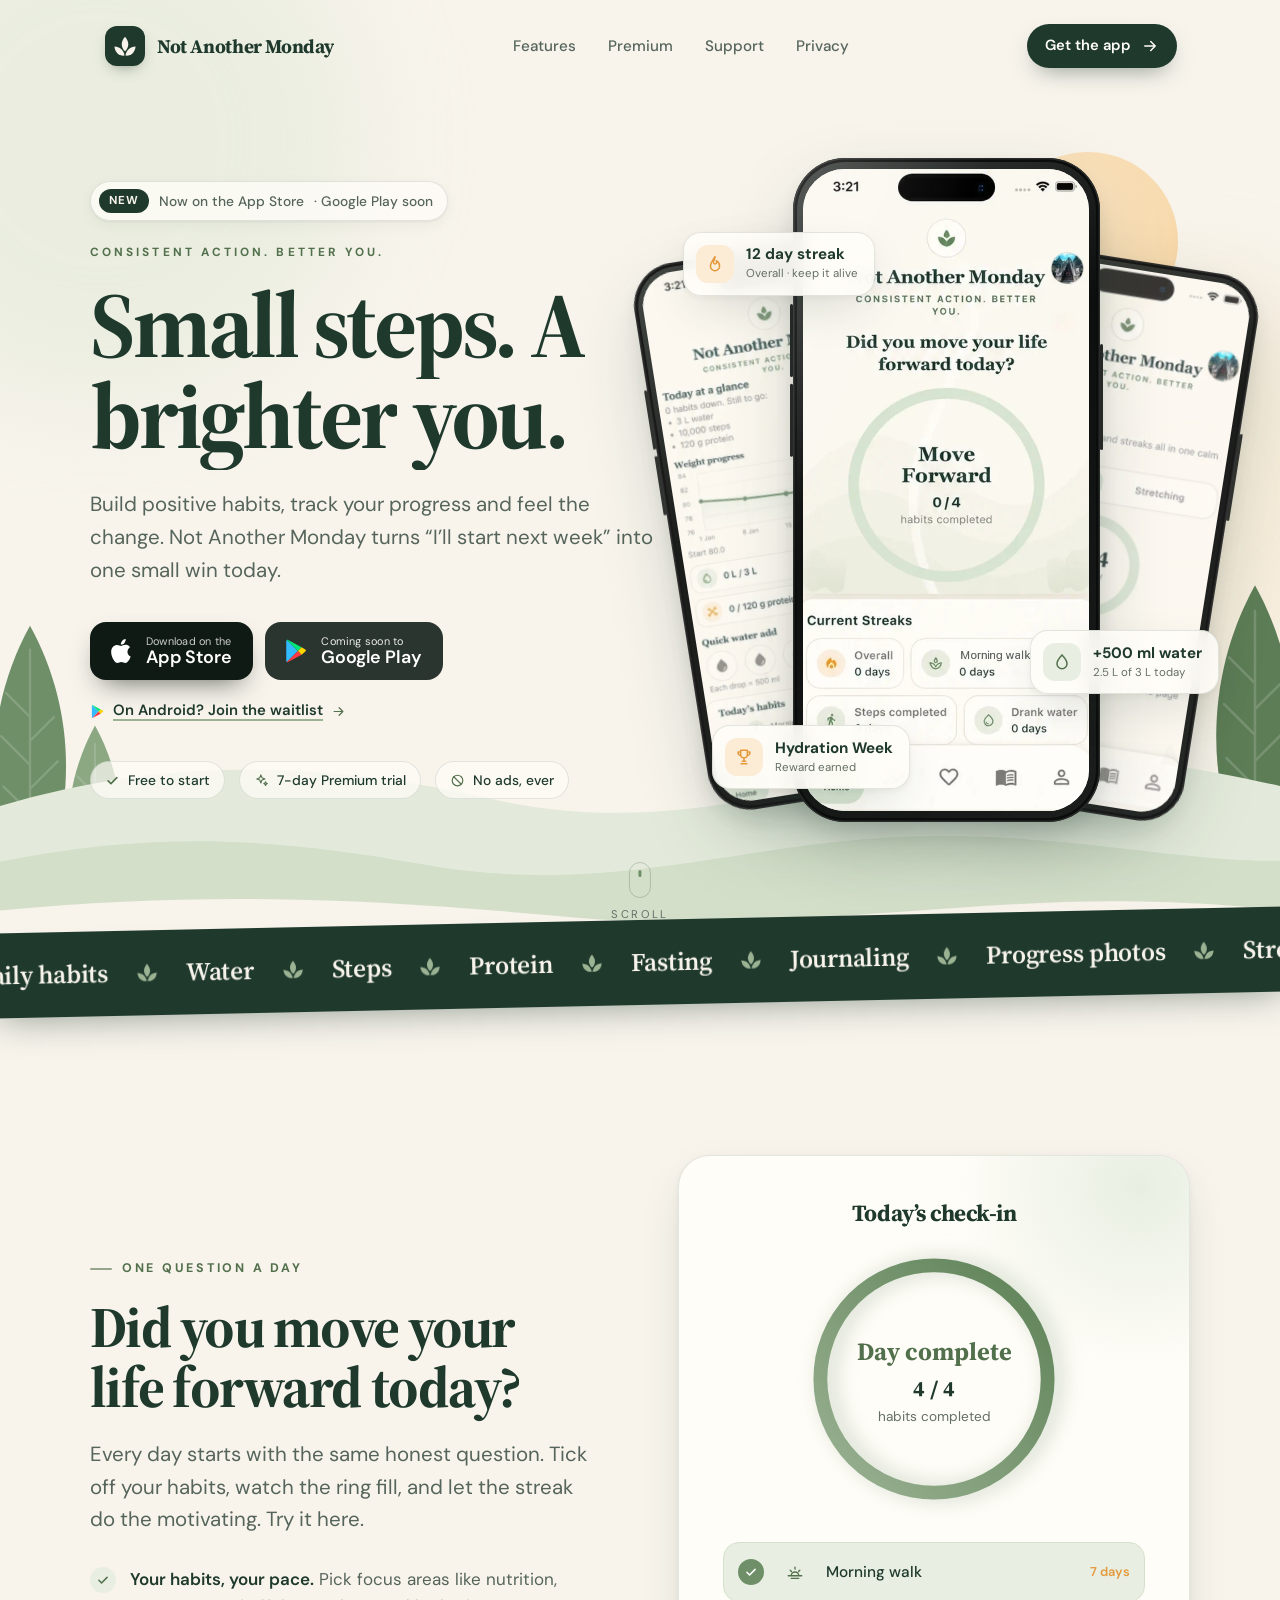
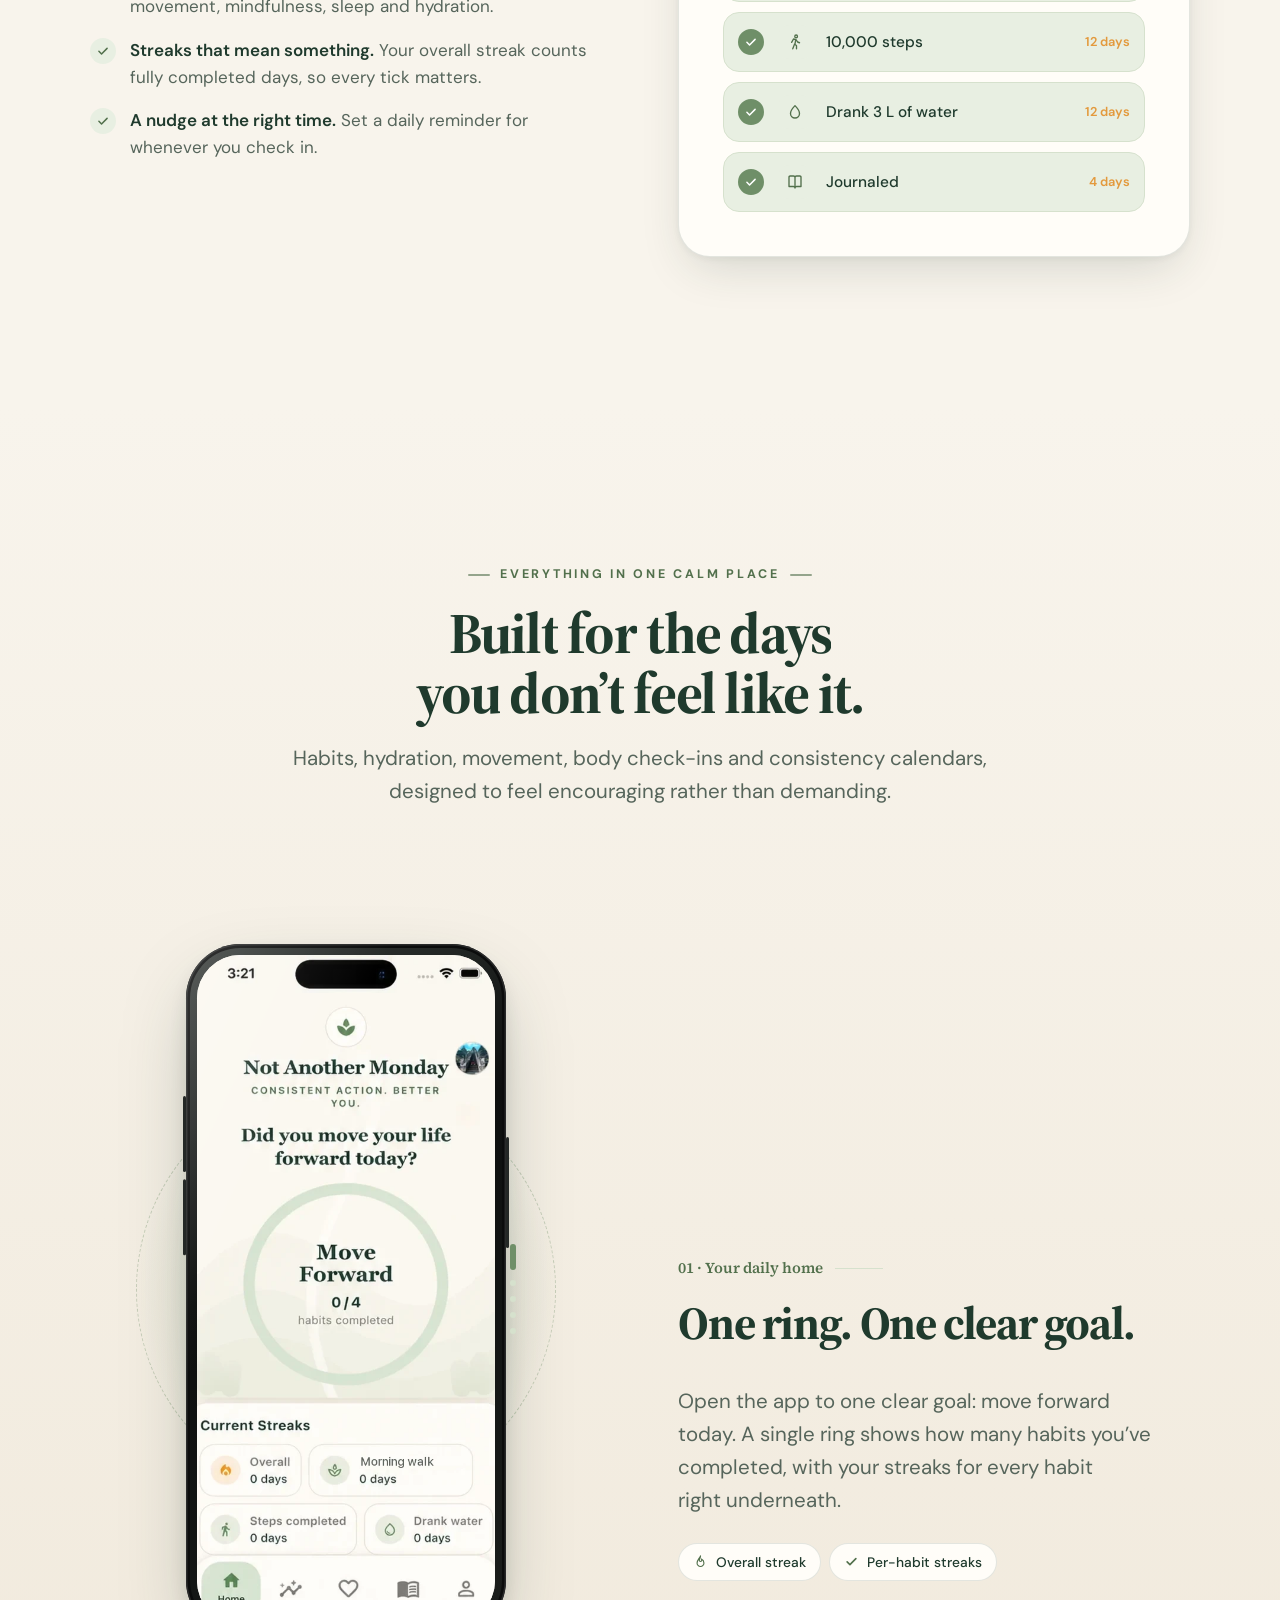
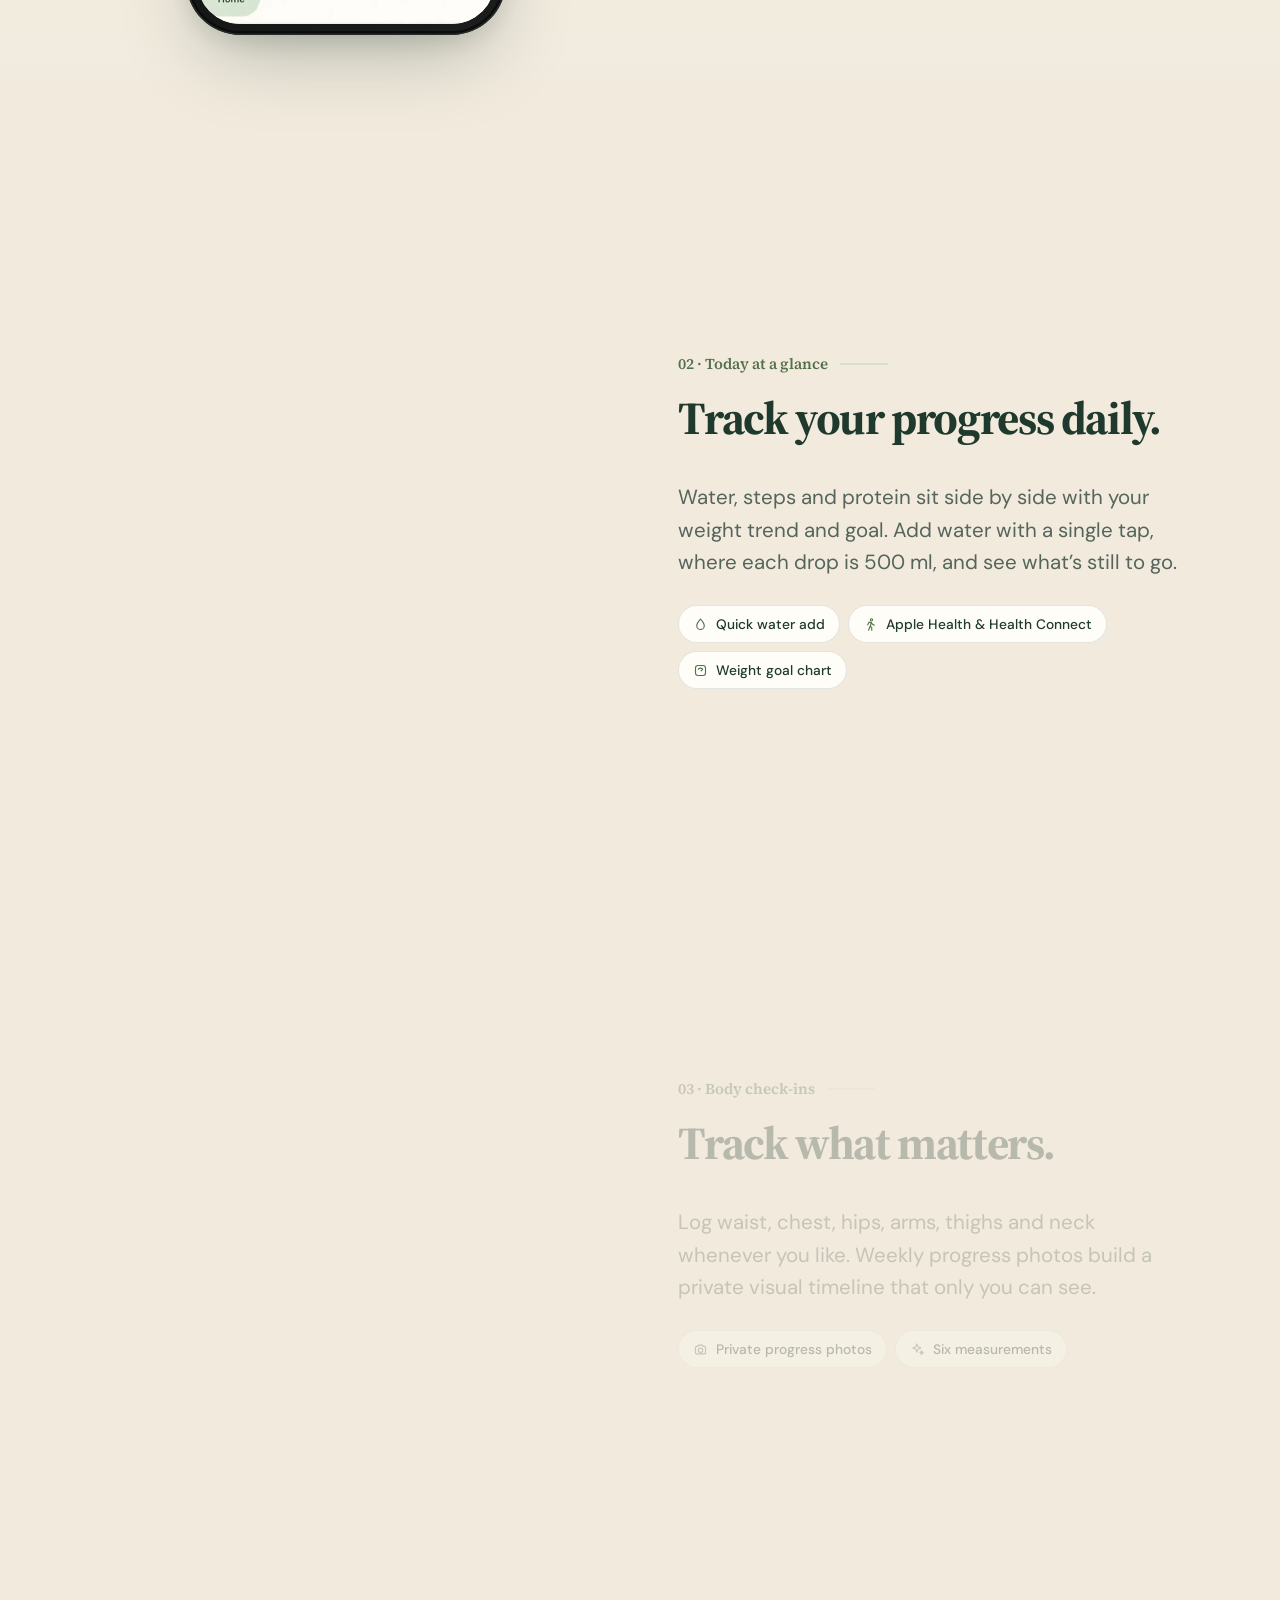
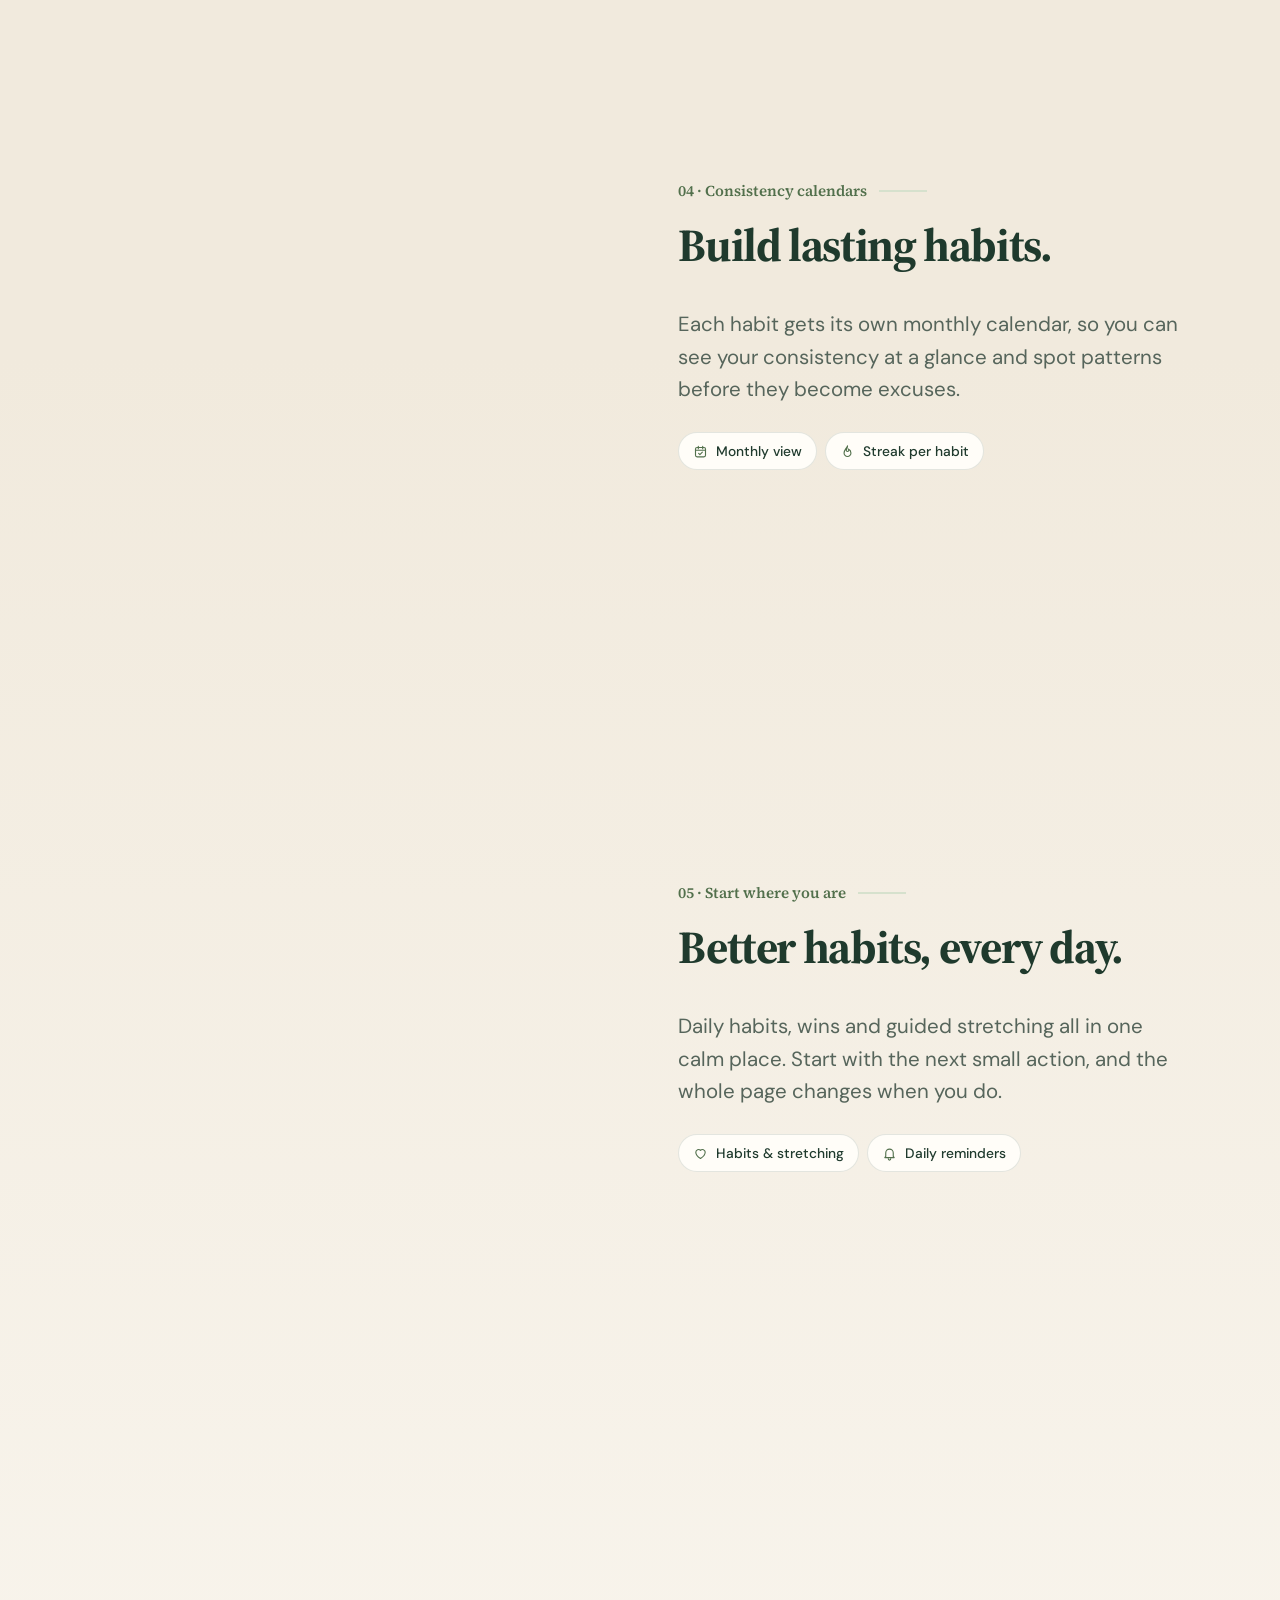
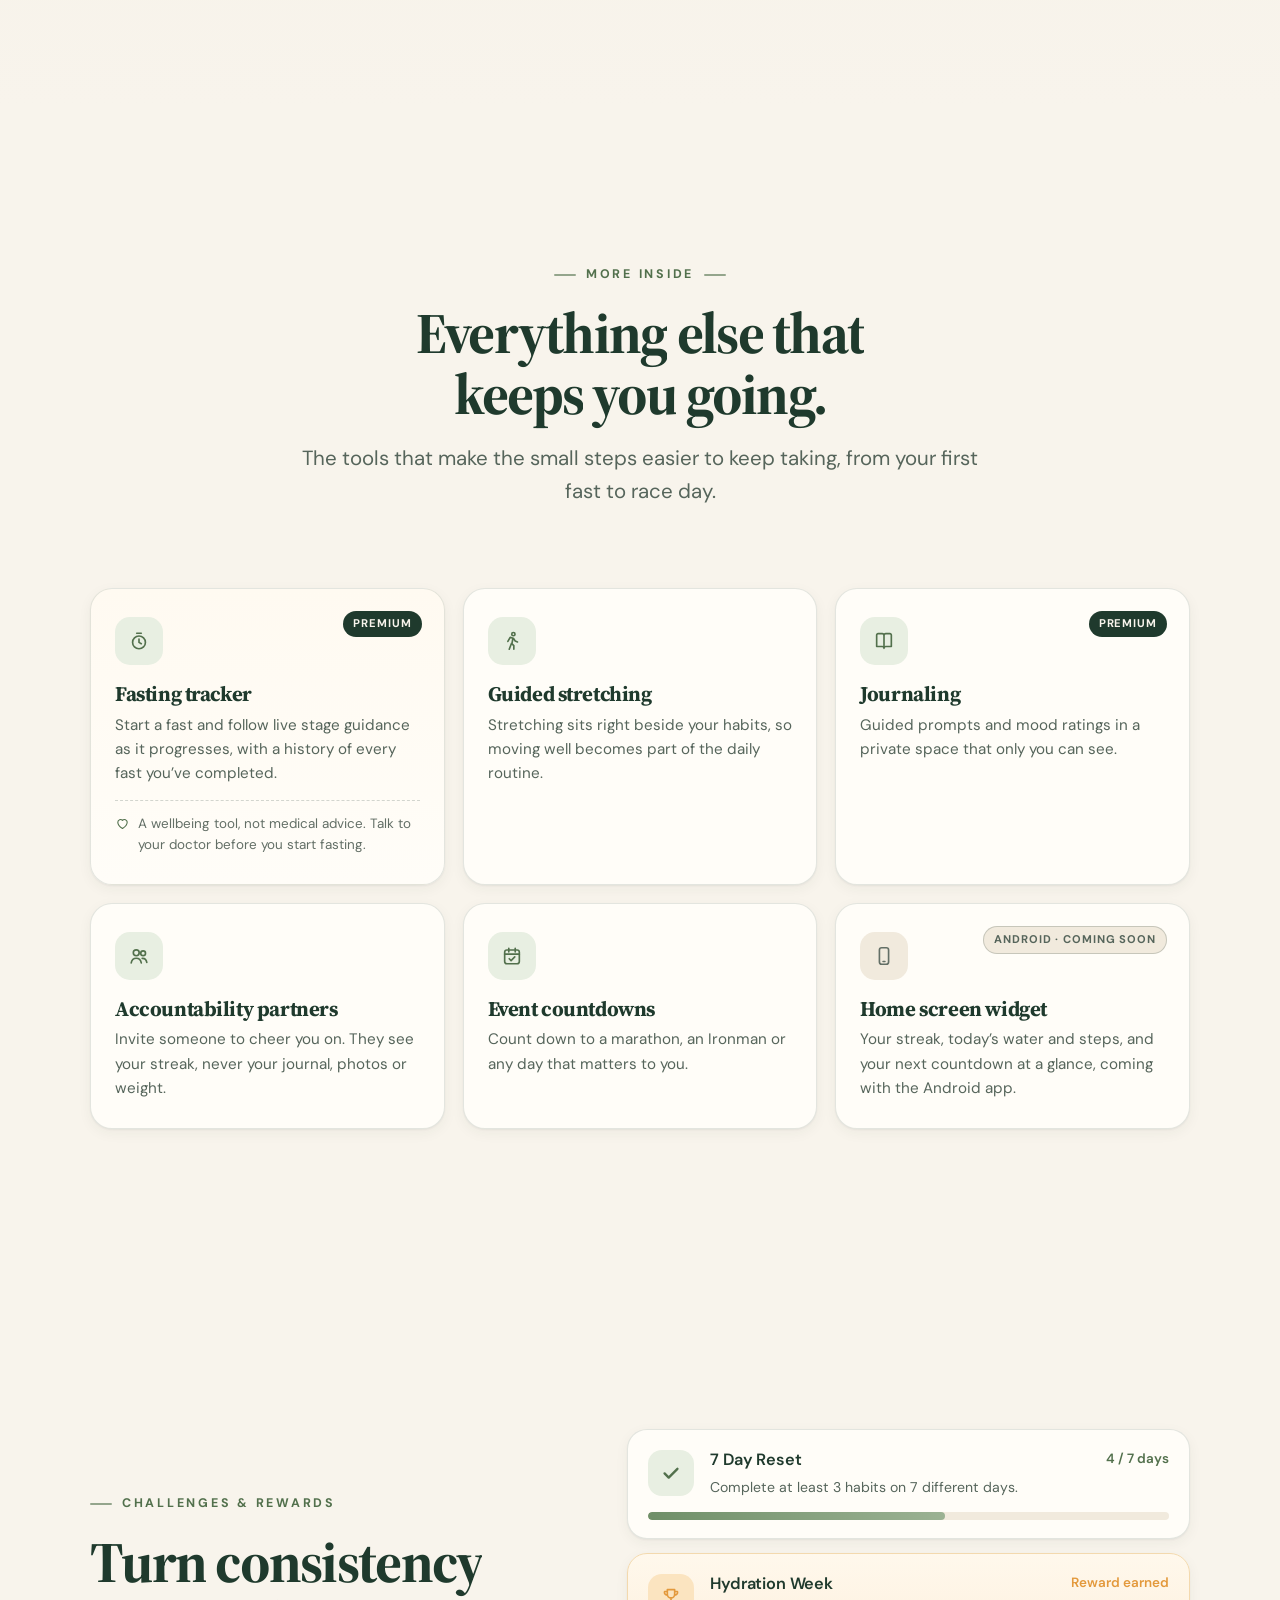
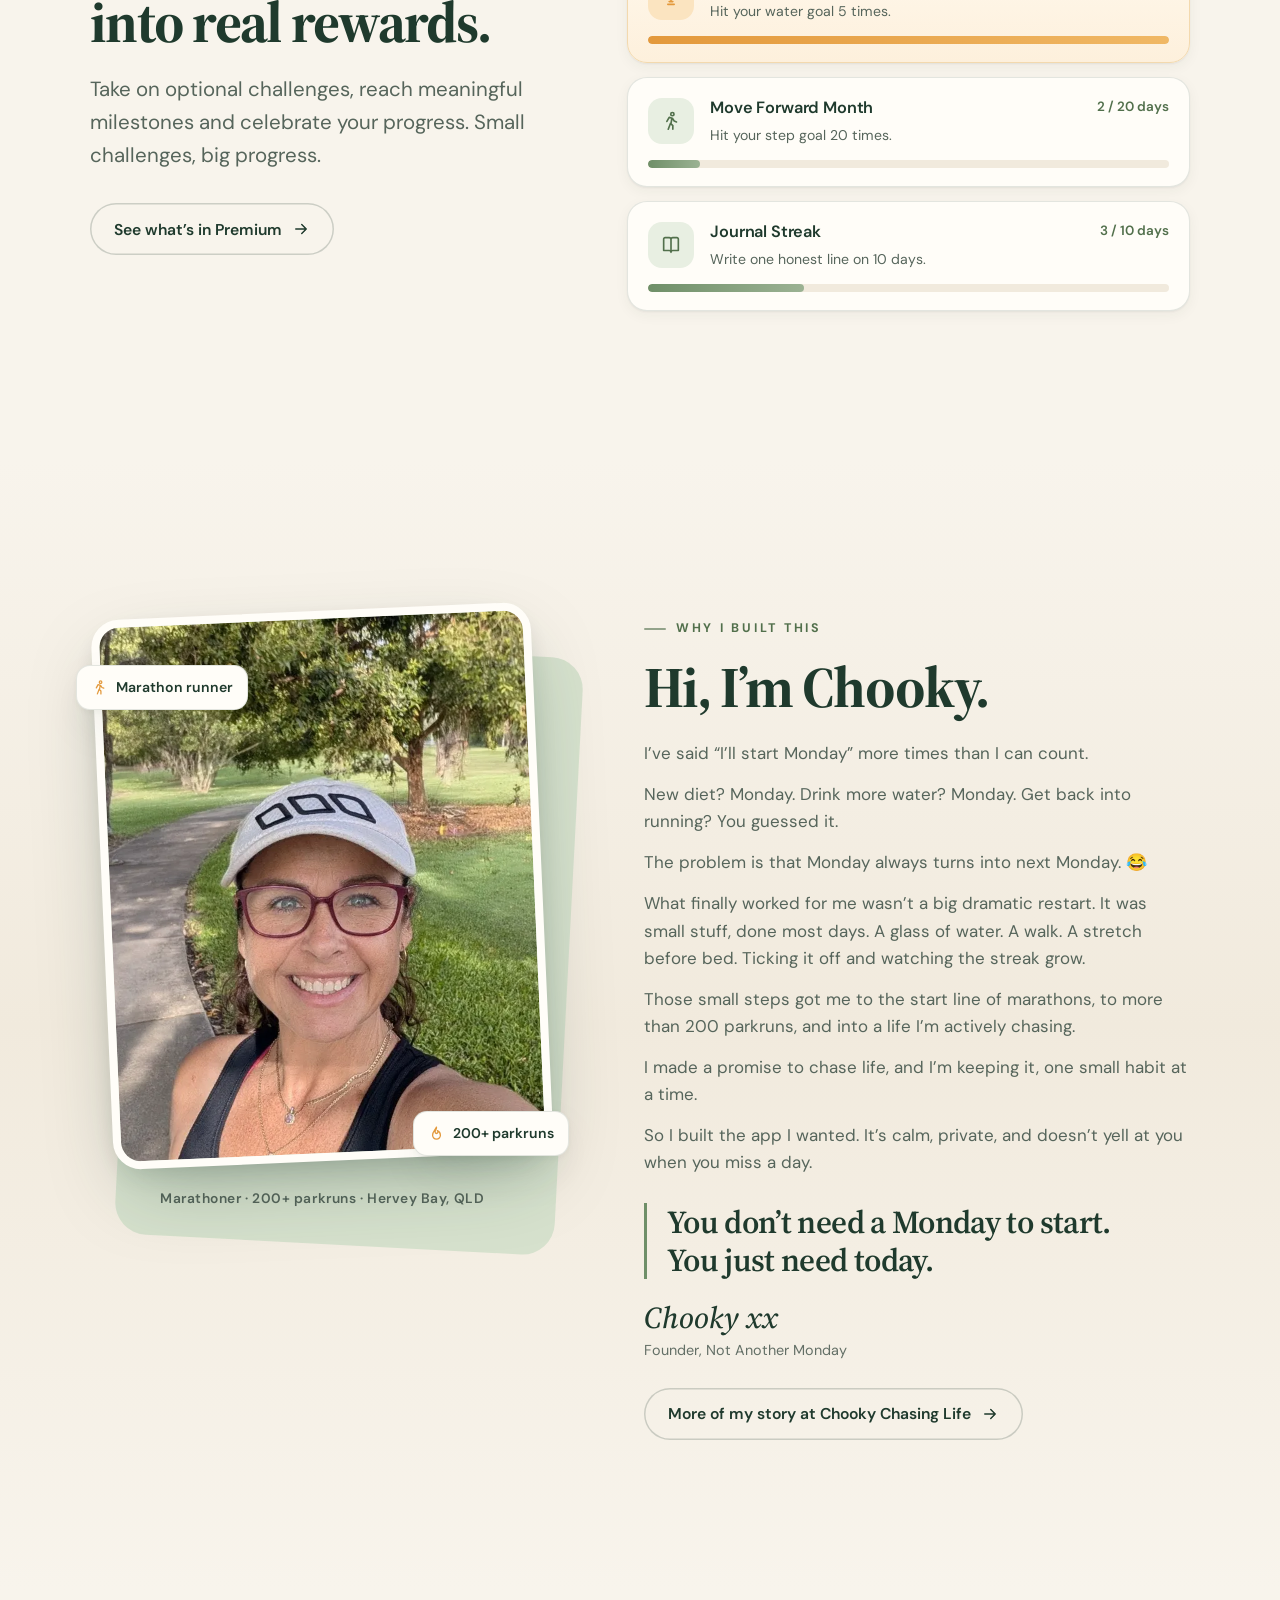
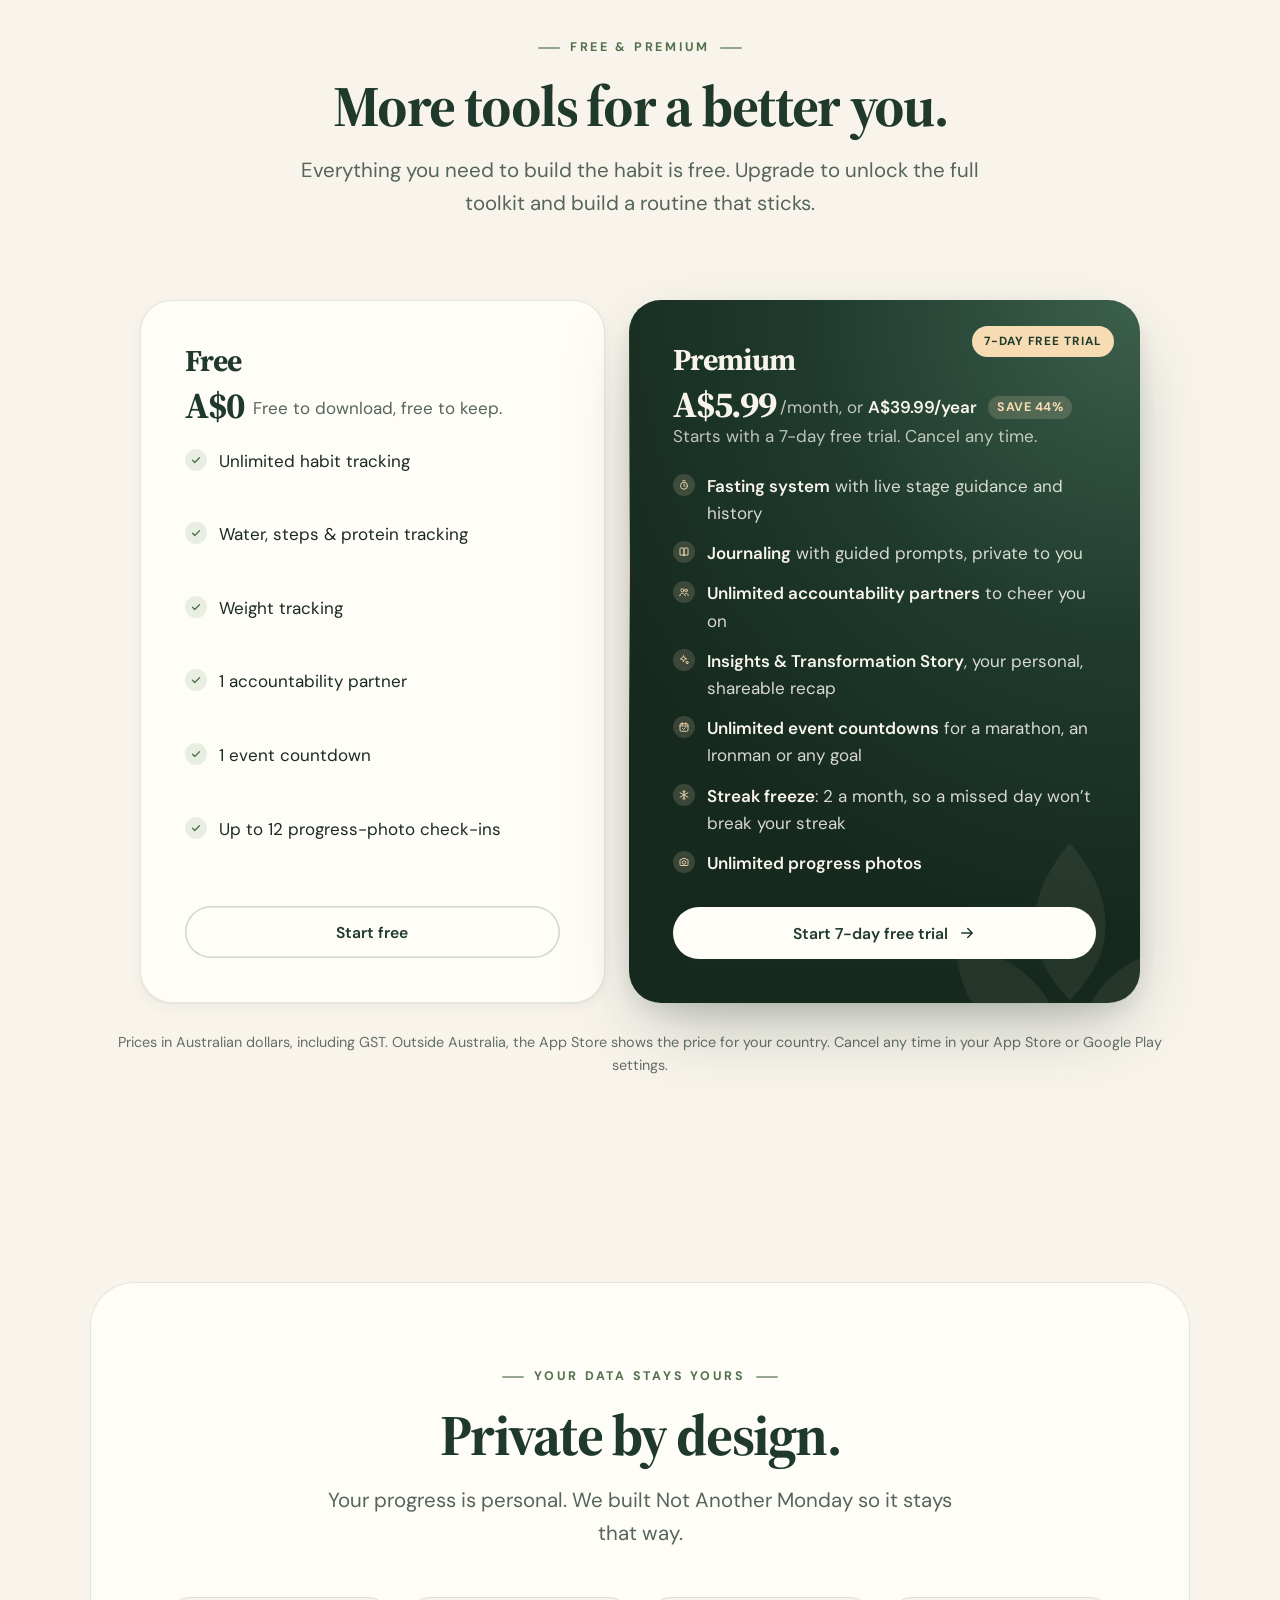
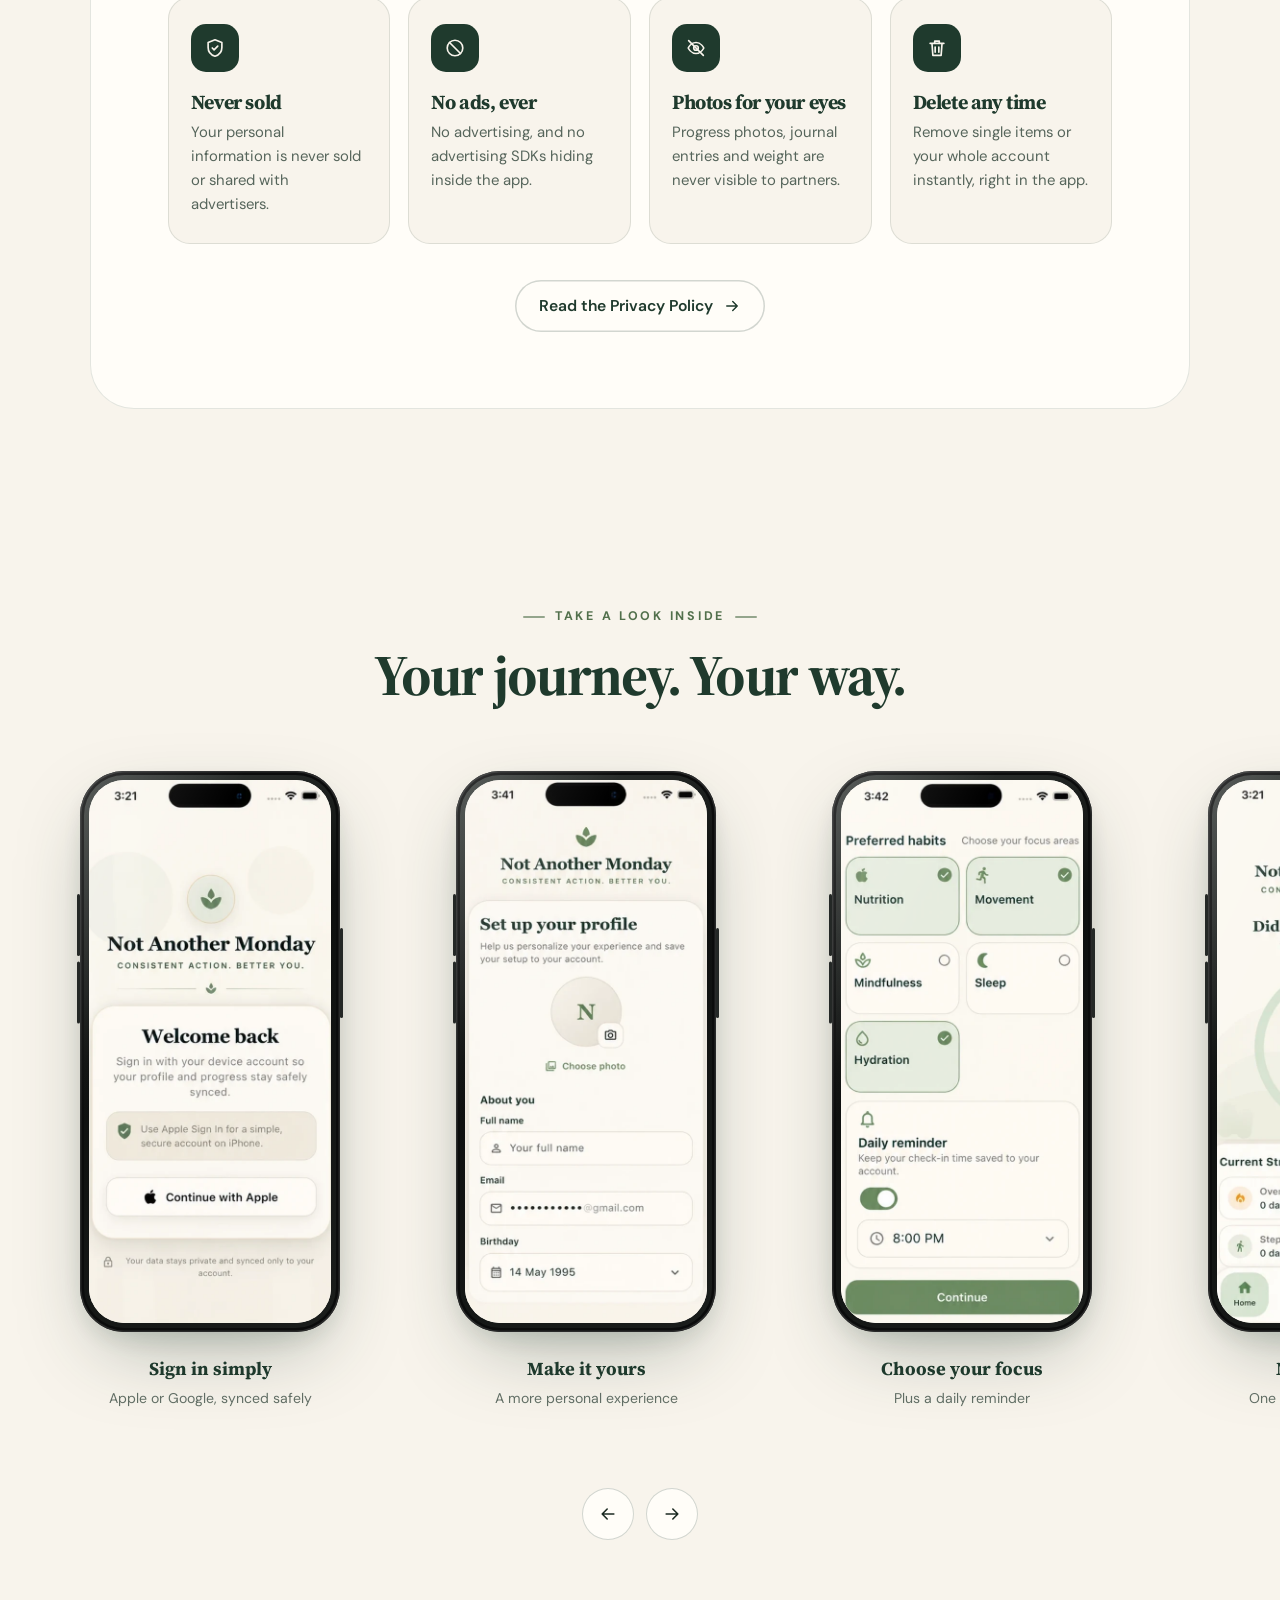
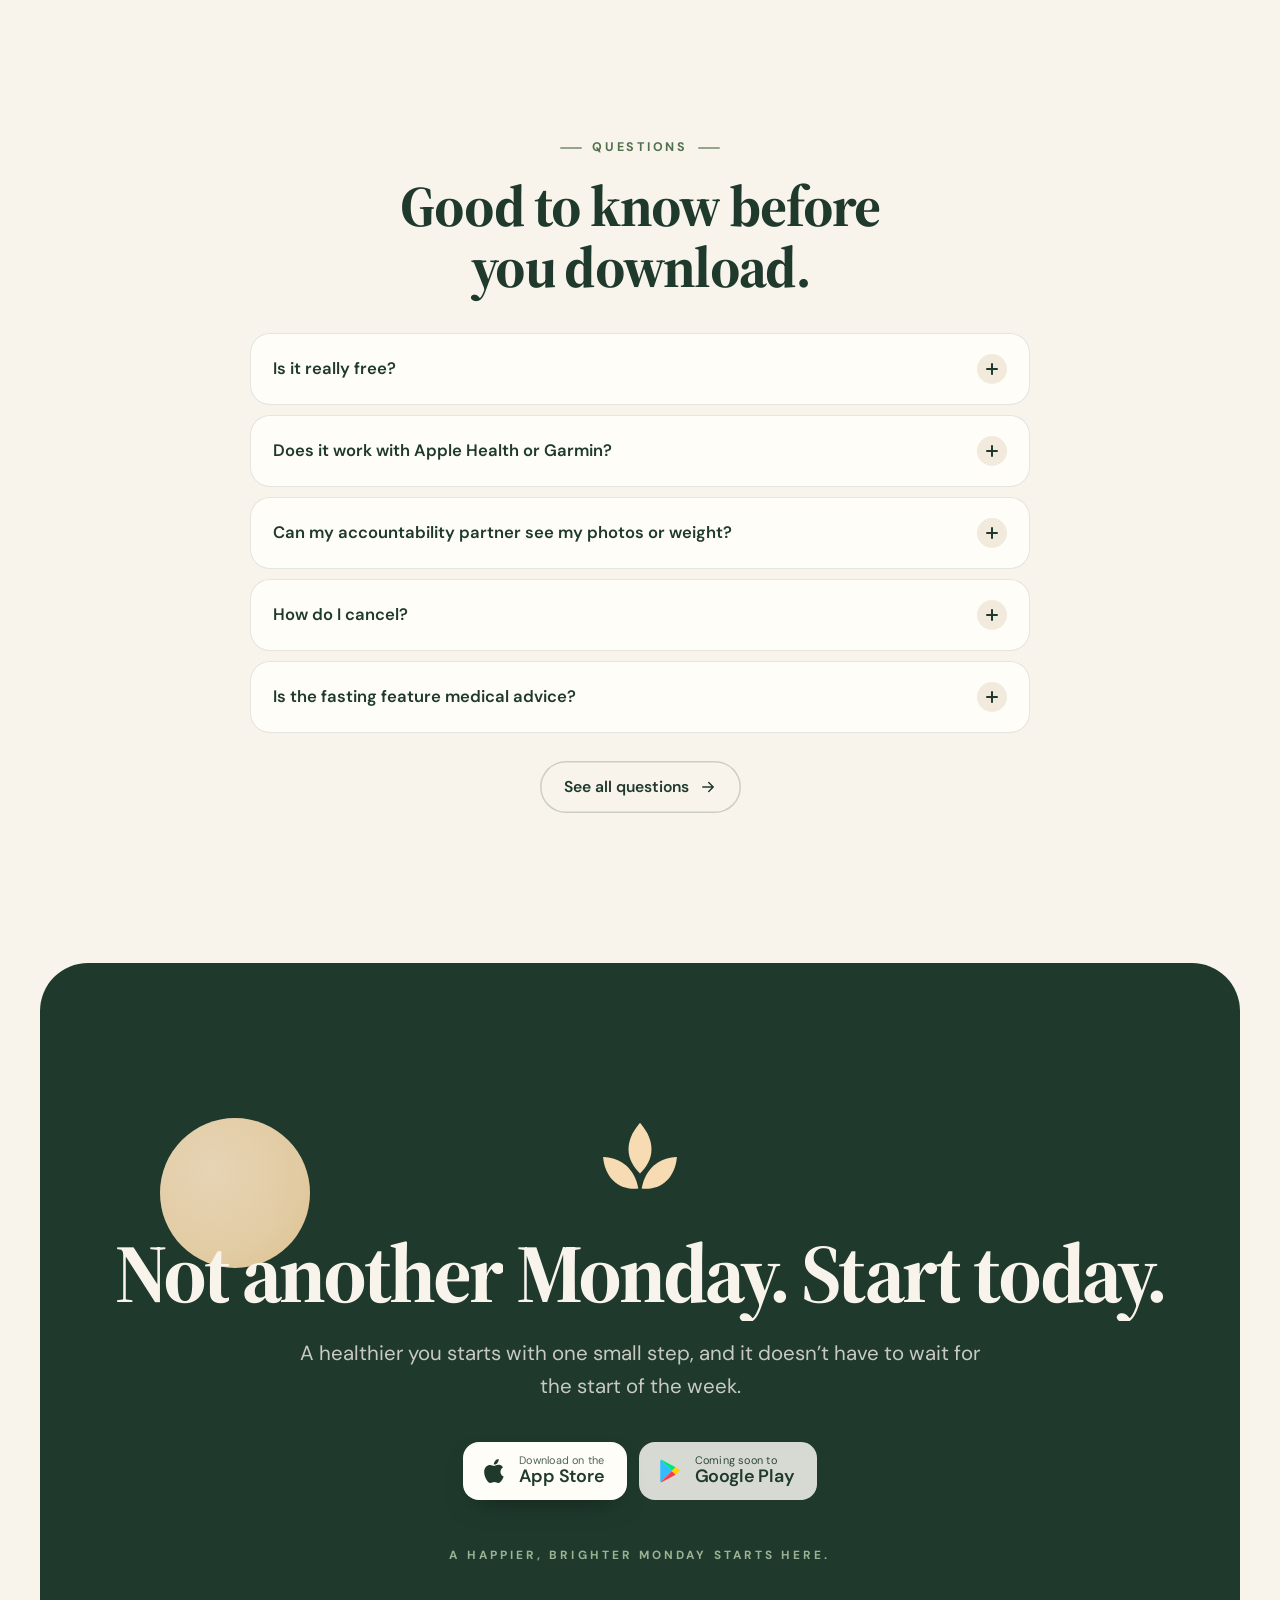
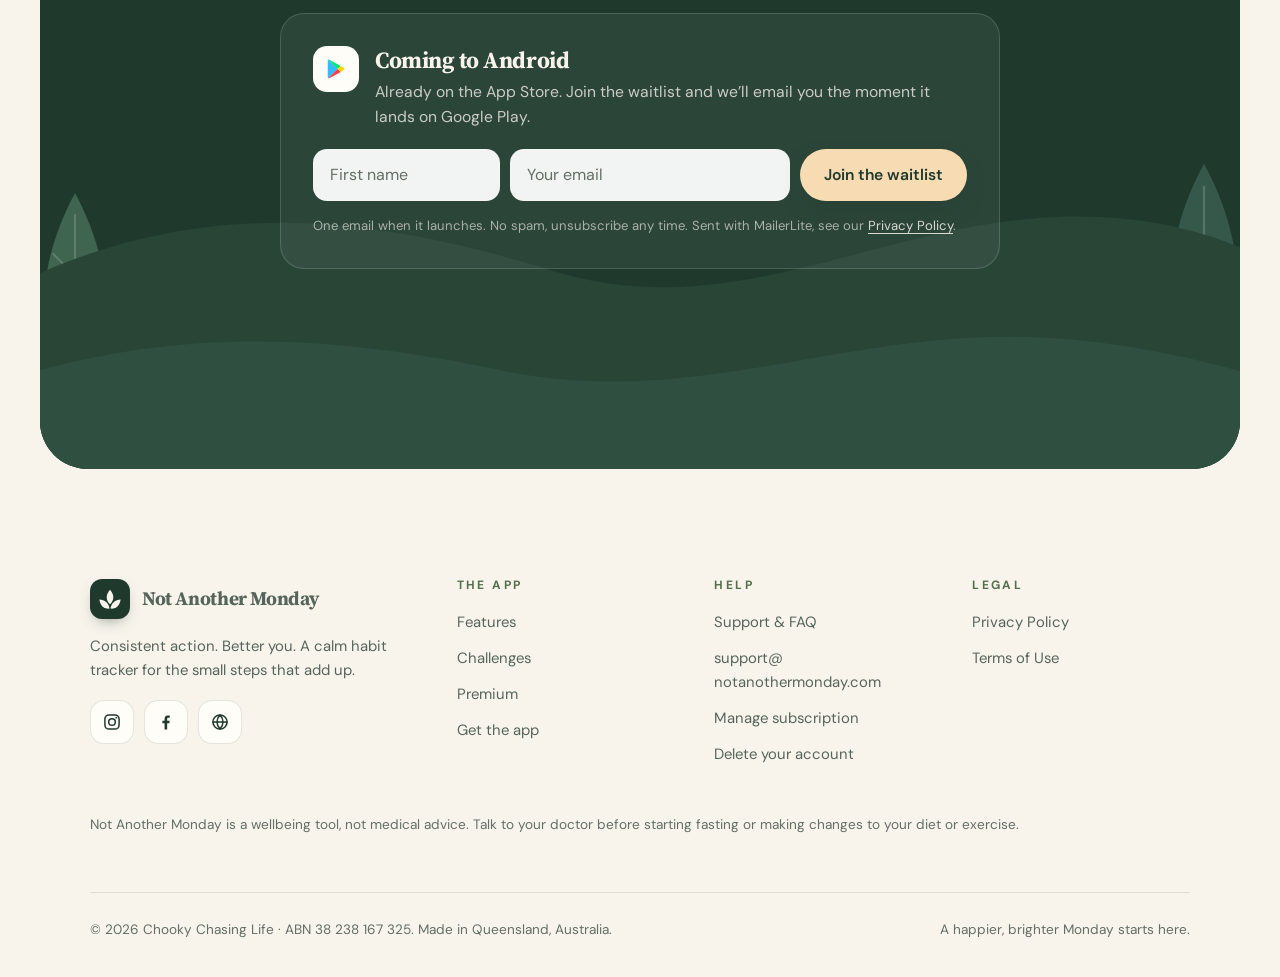
==== commit 4ca41102: "Use support@notanothermonday.com for app support Replaces hello@chookychasinglife.com on every page " ====
--- a/index.html
+++ b/index.html
@@ -49,7 +49,15 @@
     "https://www.chookychasinglife.com/",
     "https://apps.apple.com/app/id6809999070"
    ],
-   "taxID": "38 238 167 325"
+   "taxID": "38 238 167 325",
+   "contactPoint": {
+    "@type": "ContactPoint",
+    "contactType": "customer support",
+    "email": "support@notanothermonday.com",
+    "url": "https://notanothermonday.com/support/",
+    "areaServed": "AU",
+    "availableLanguage": "English"
+   }
   },
   {
    "@type": "WebSite",
@@ -736,7 +744,7 @@
         <h4>Help</h4>
         <ul>
           <li><a href="./support/">Support &amp; FAQ</a></li>
-          <li><a href="mailto:hello@chookychasinglife.com">hello@<wbr>chookychasinglife.com</a></li>
+          <li><a href="mailto:support@notanothermonday.com">support@<wbr>notanothermonday.com</a></li>
           <li><a href="./support/#q-cancel">Manage subscription</a></li>
           <li><a href="./delete-account/">Delete your account</a></li>
         </ul>
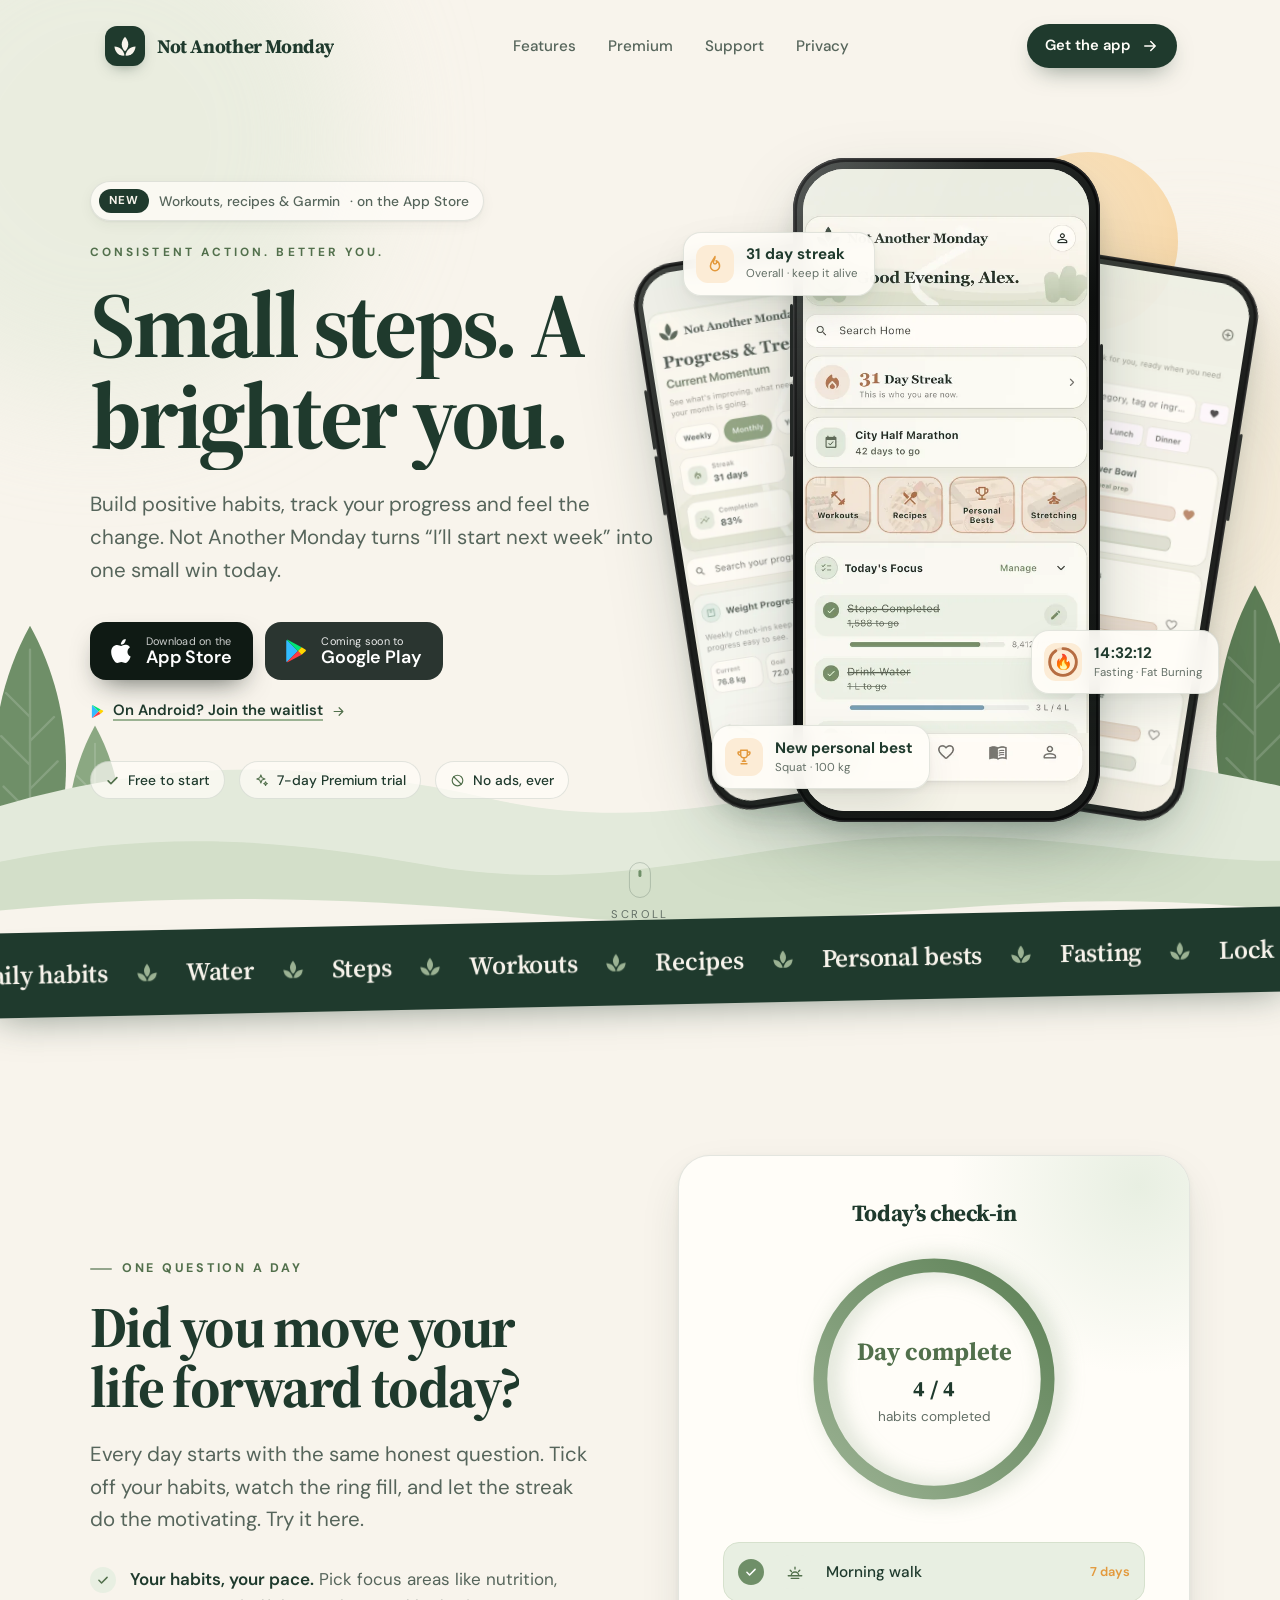
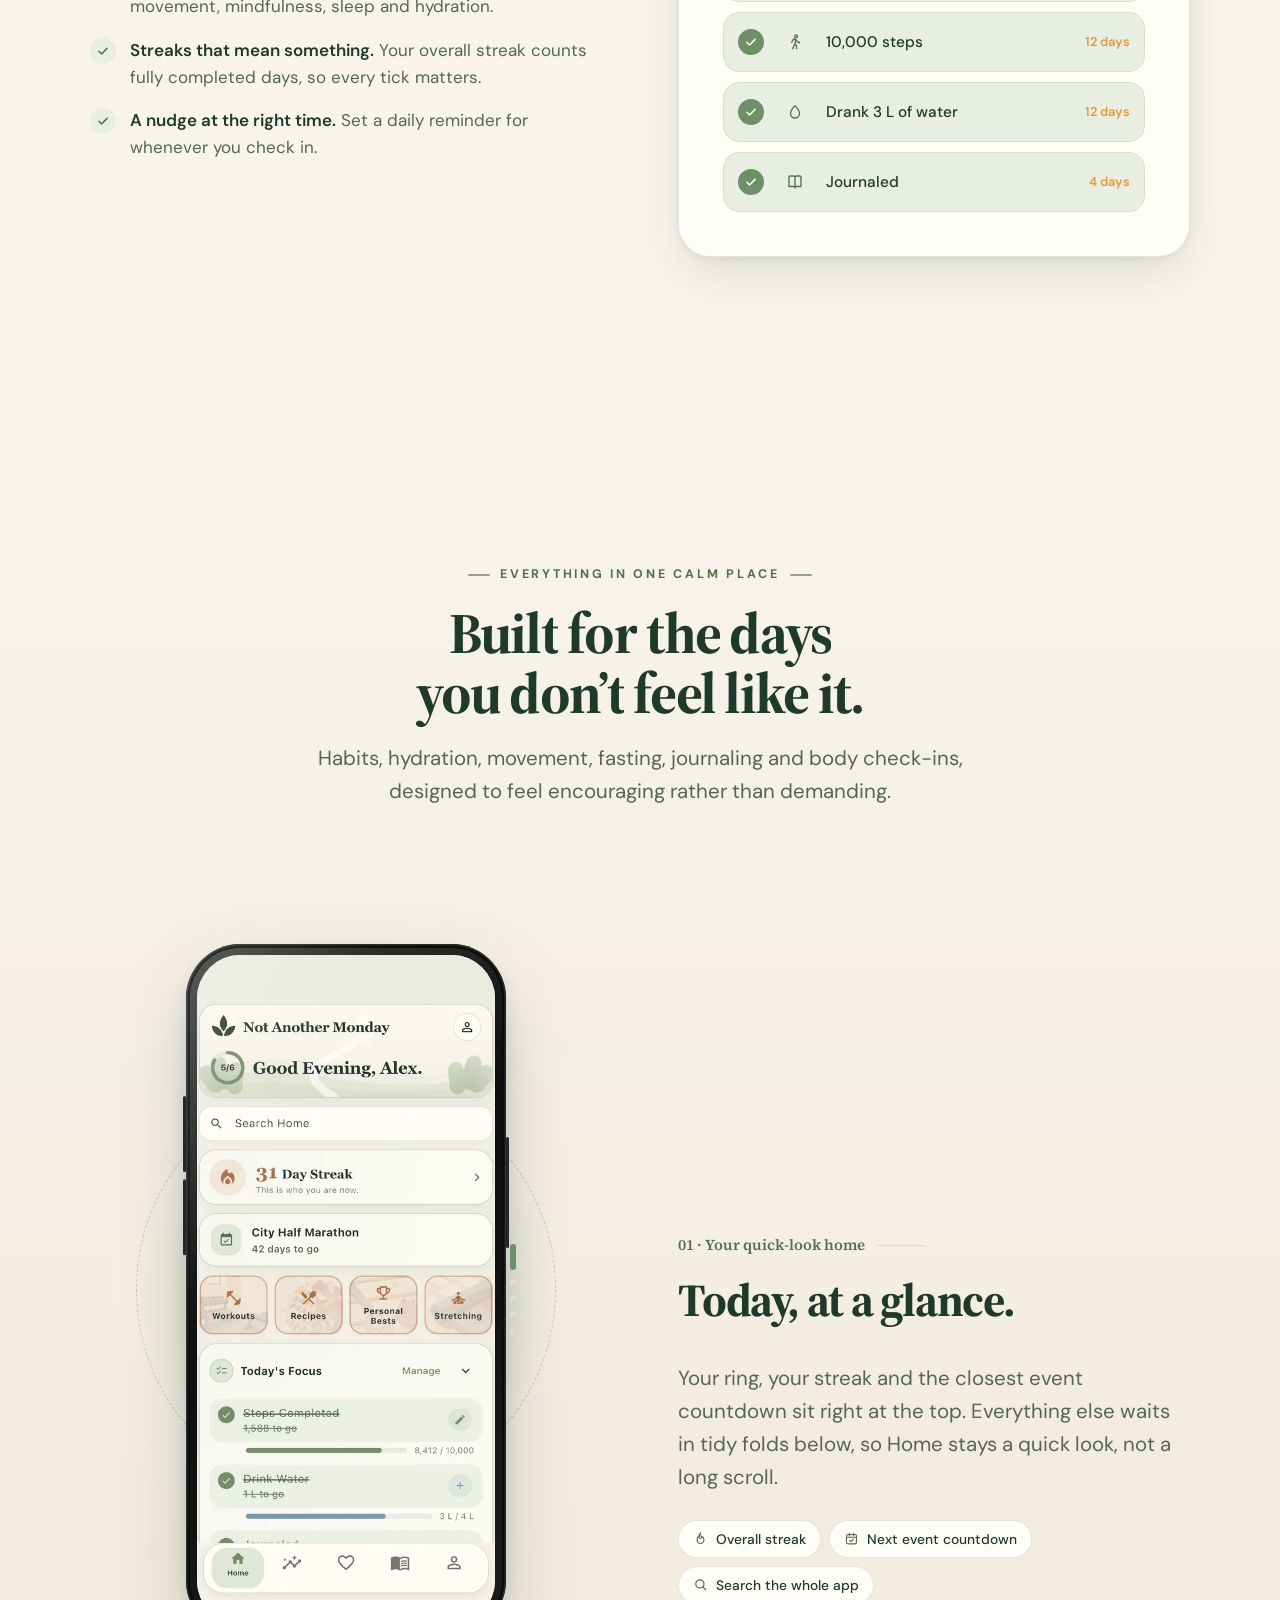
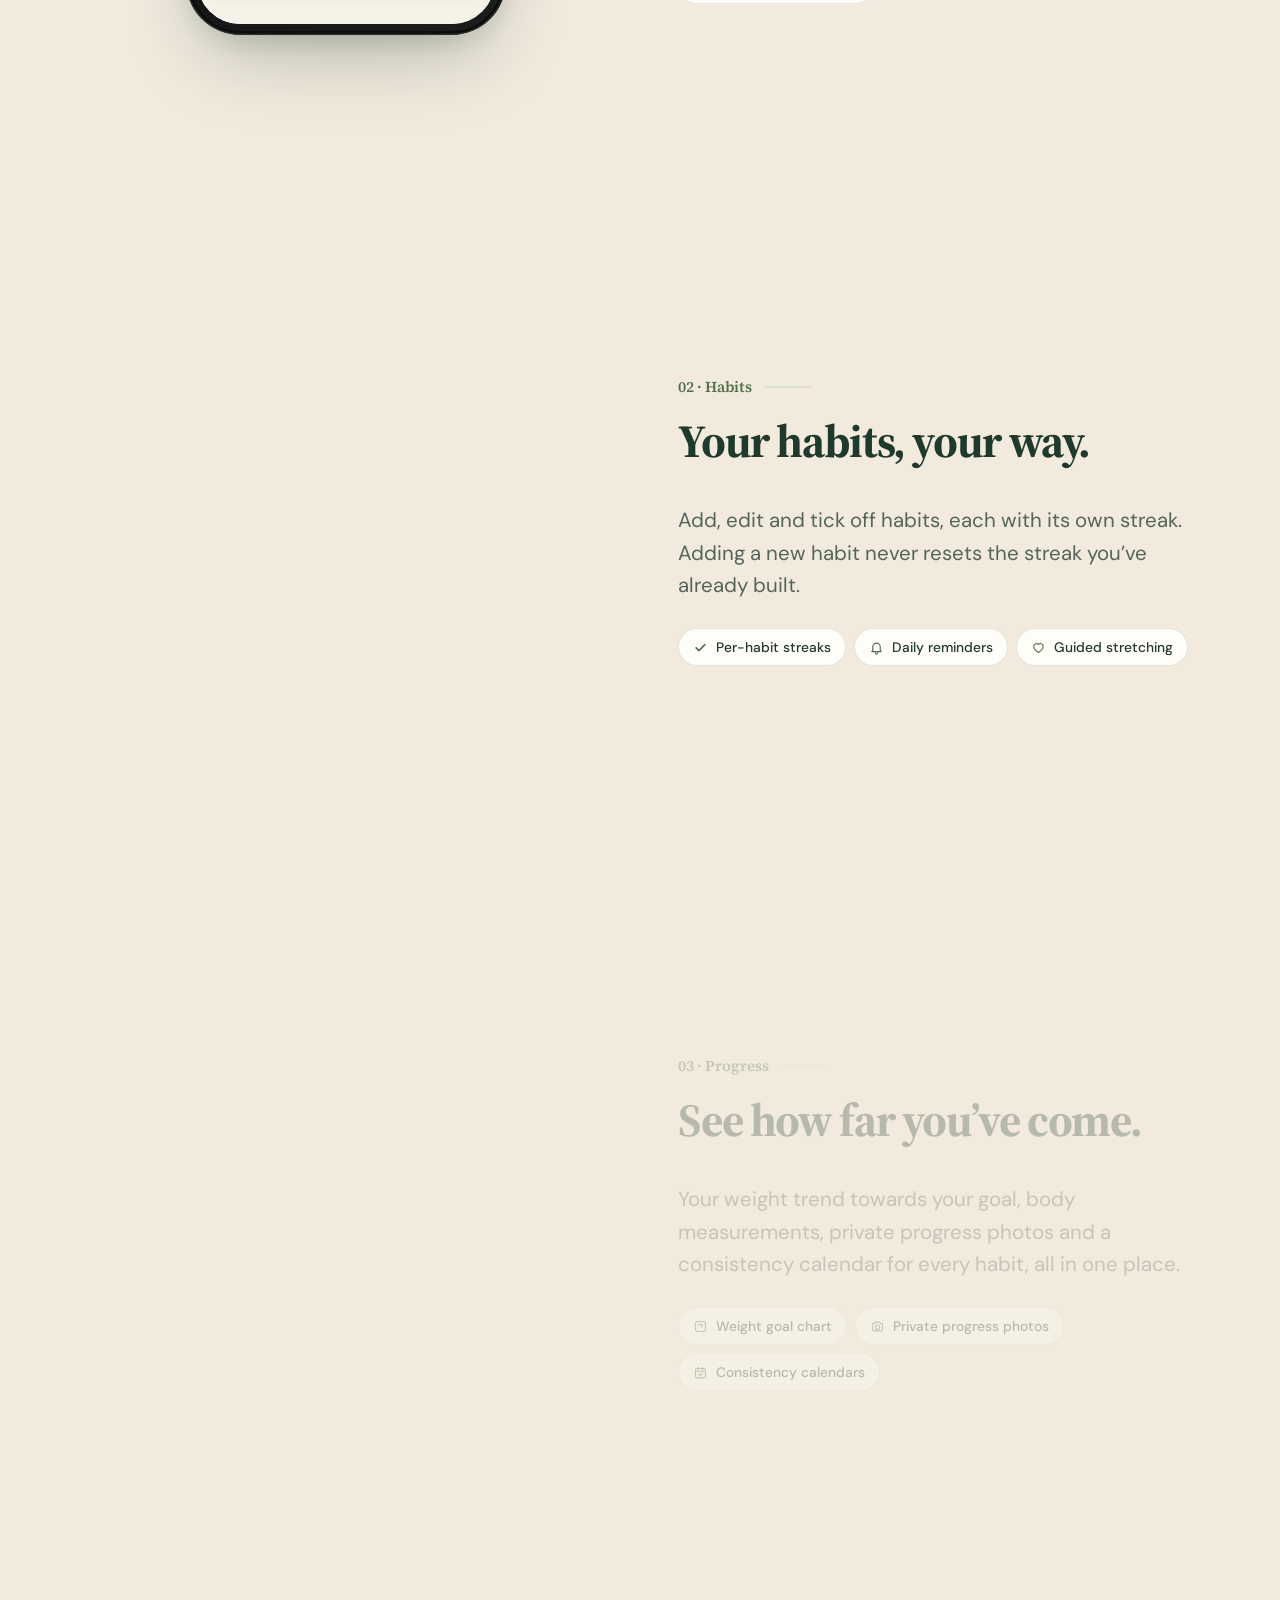
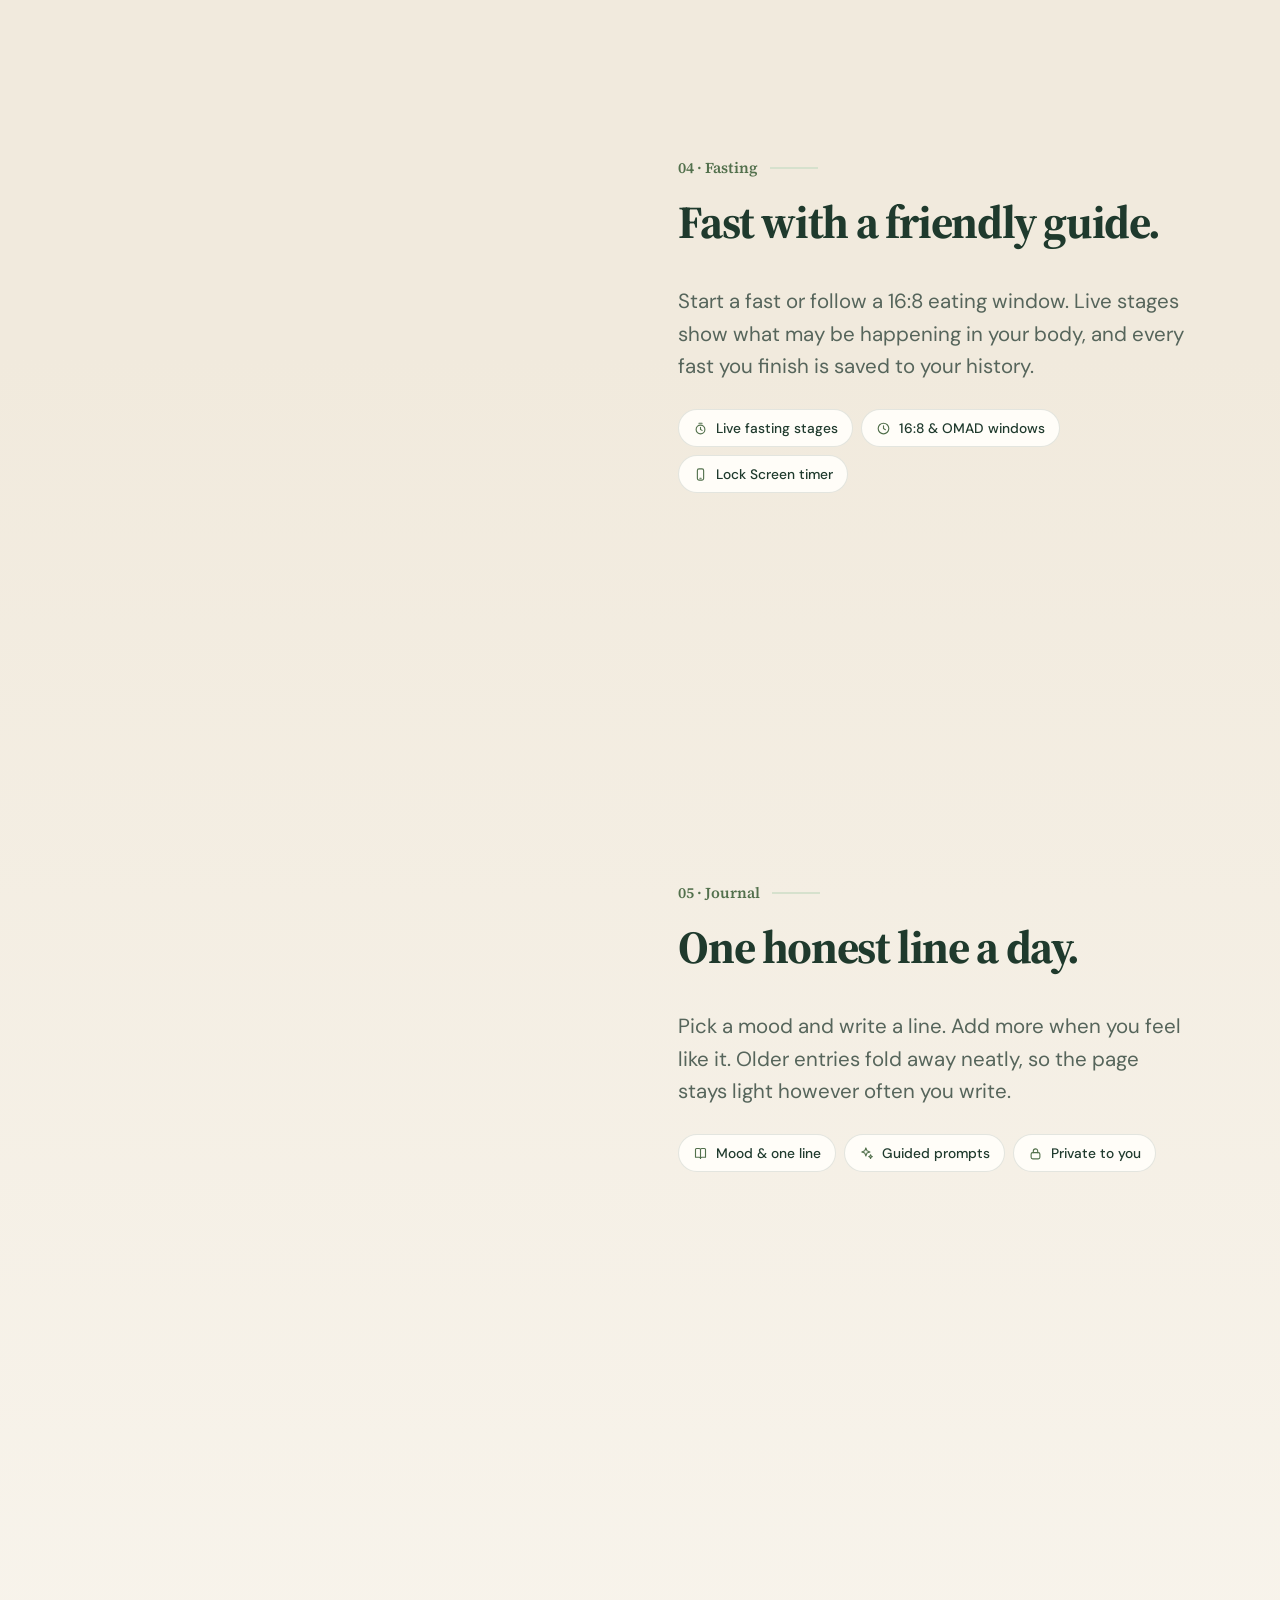
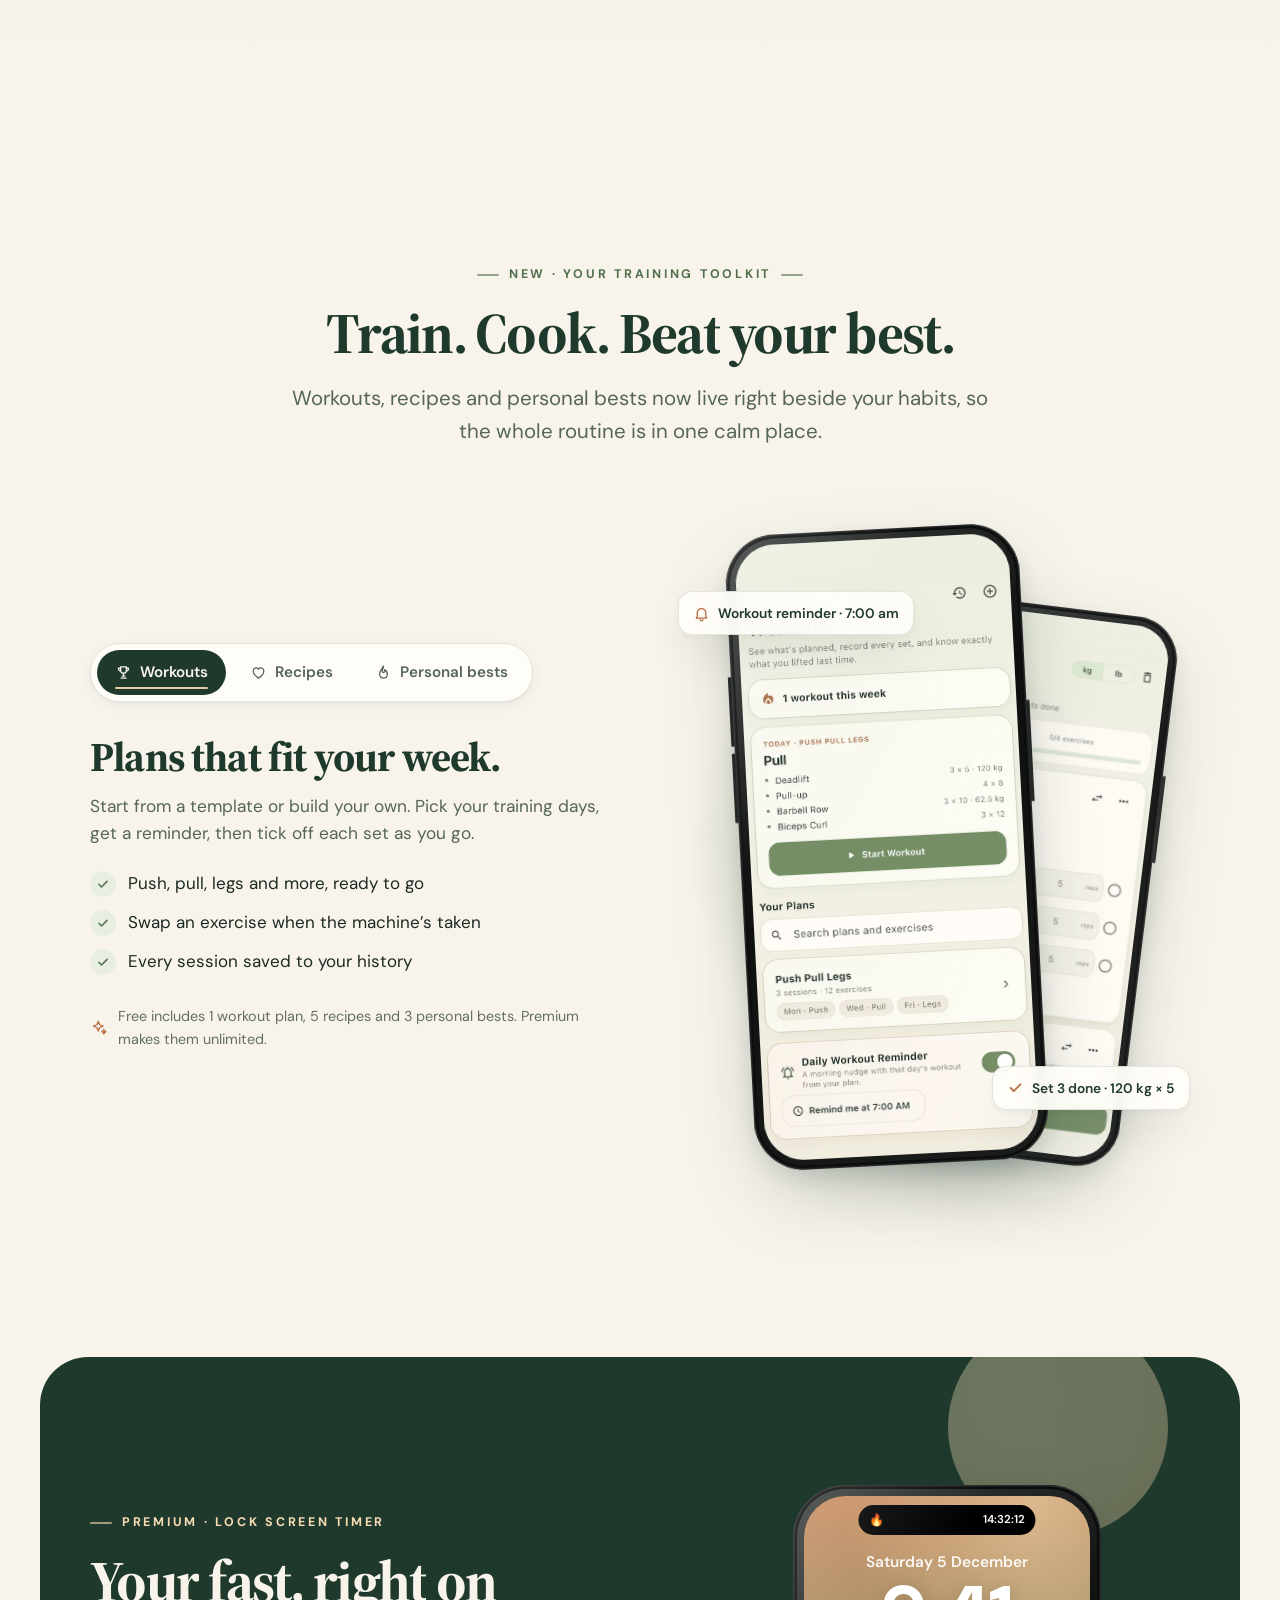
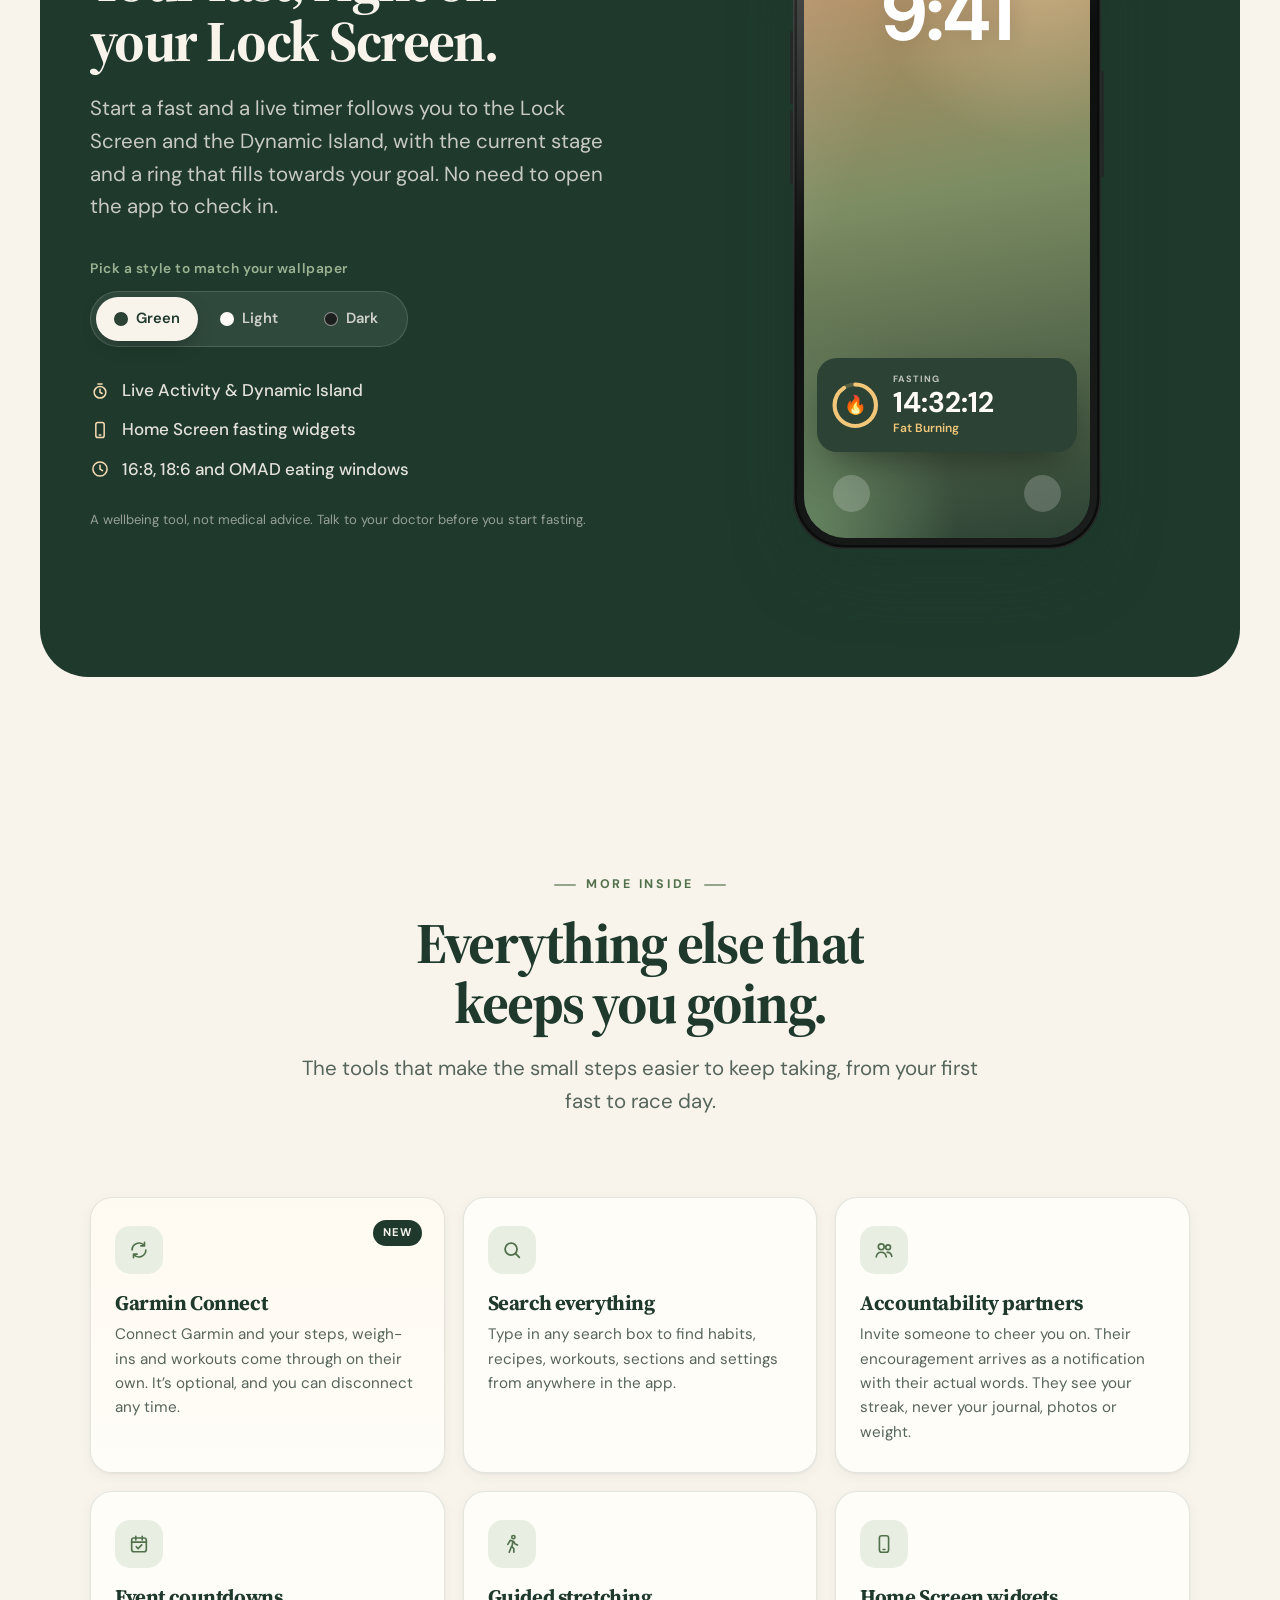
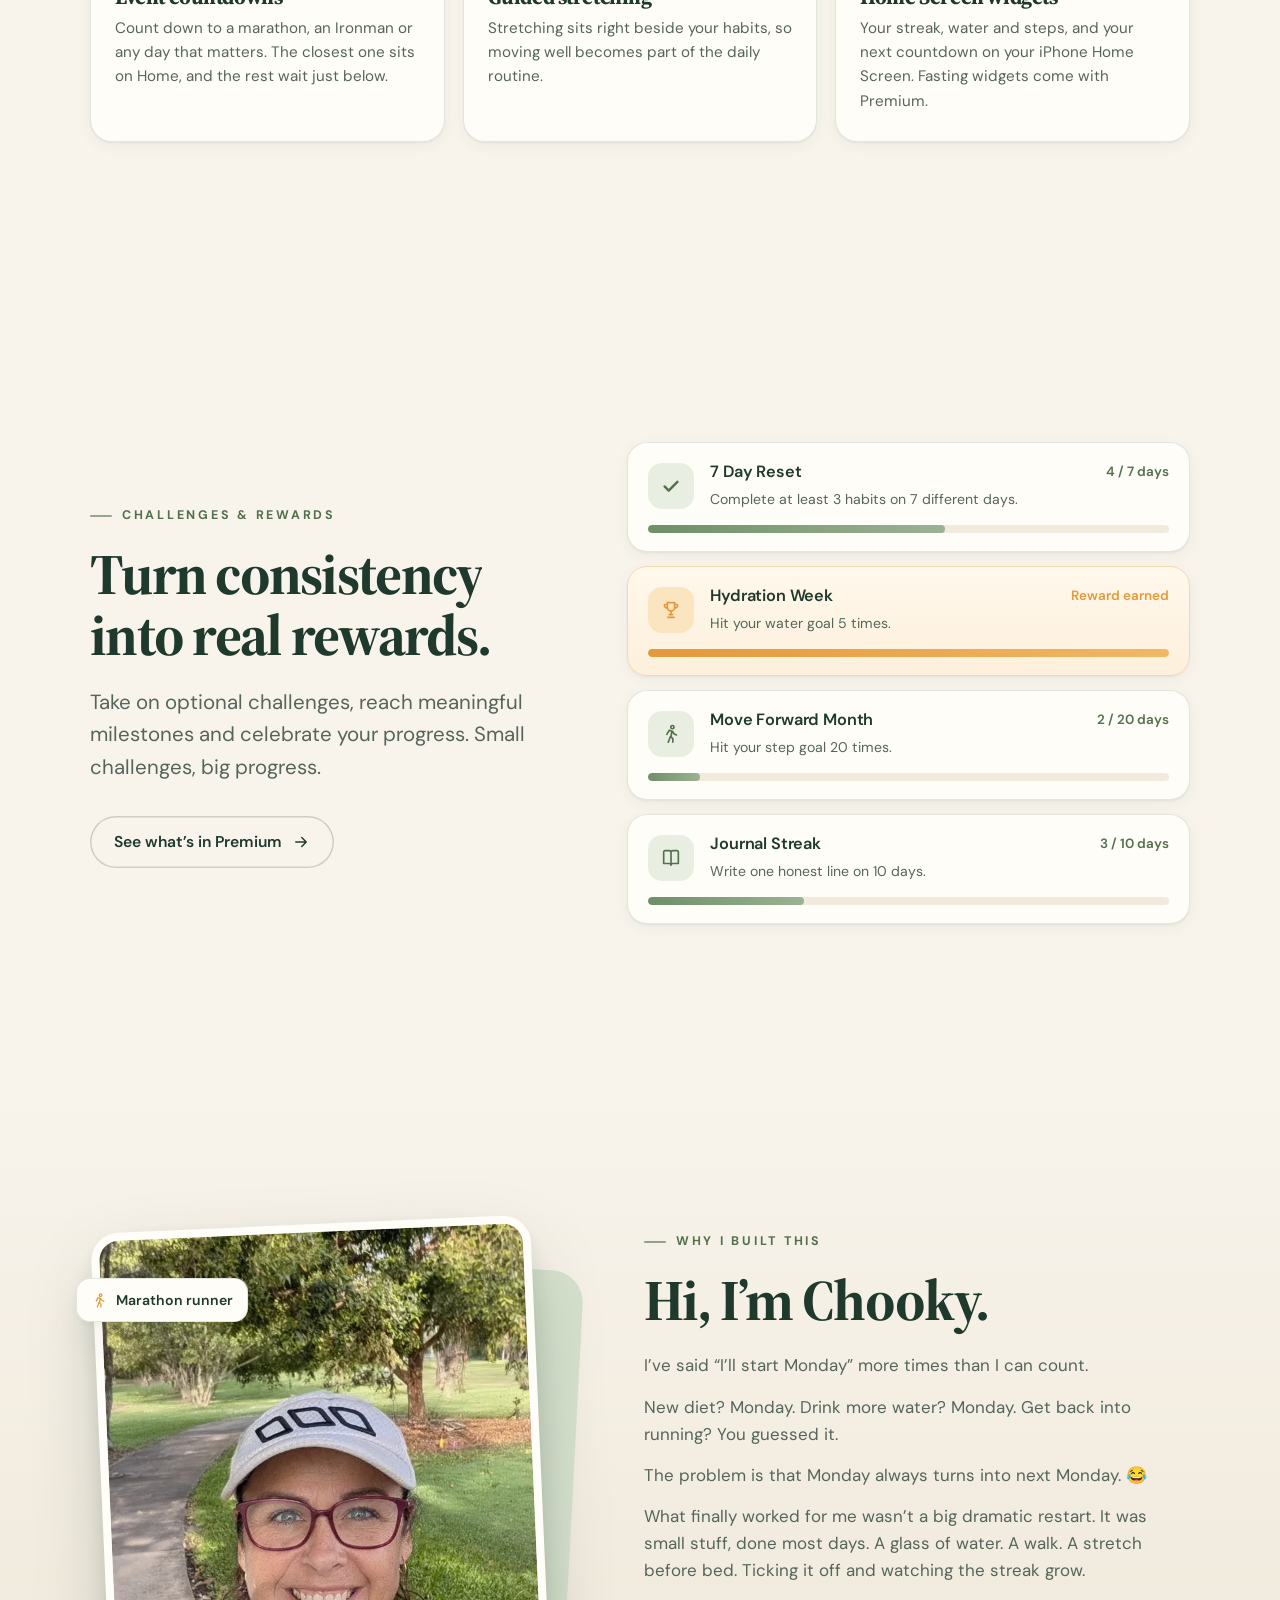
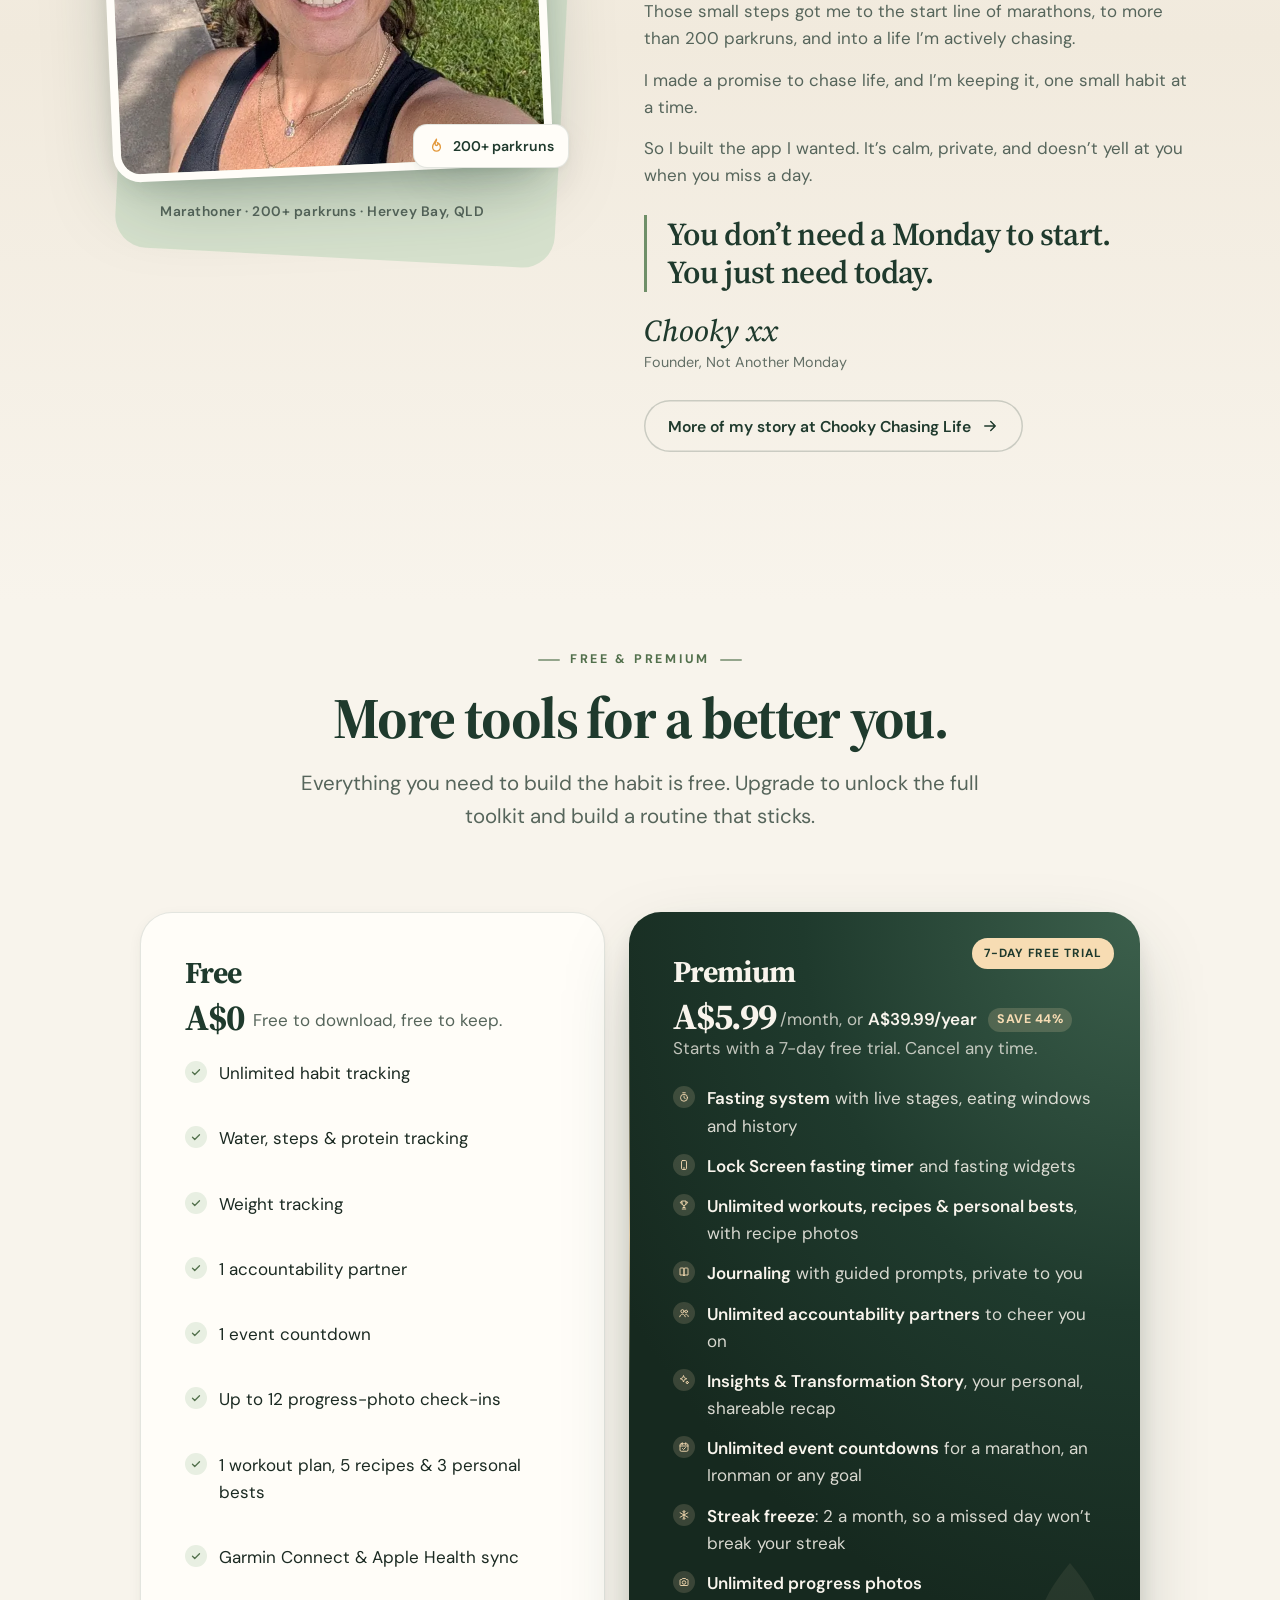
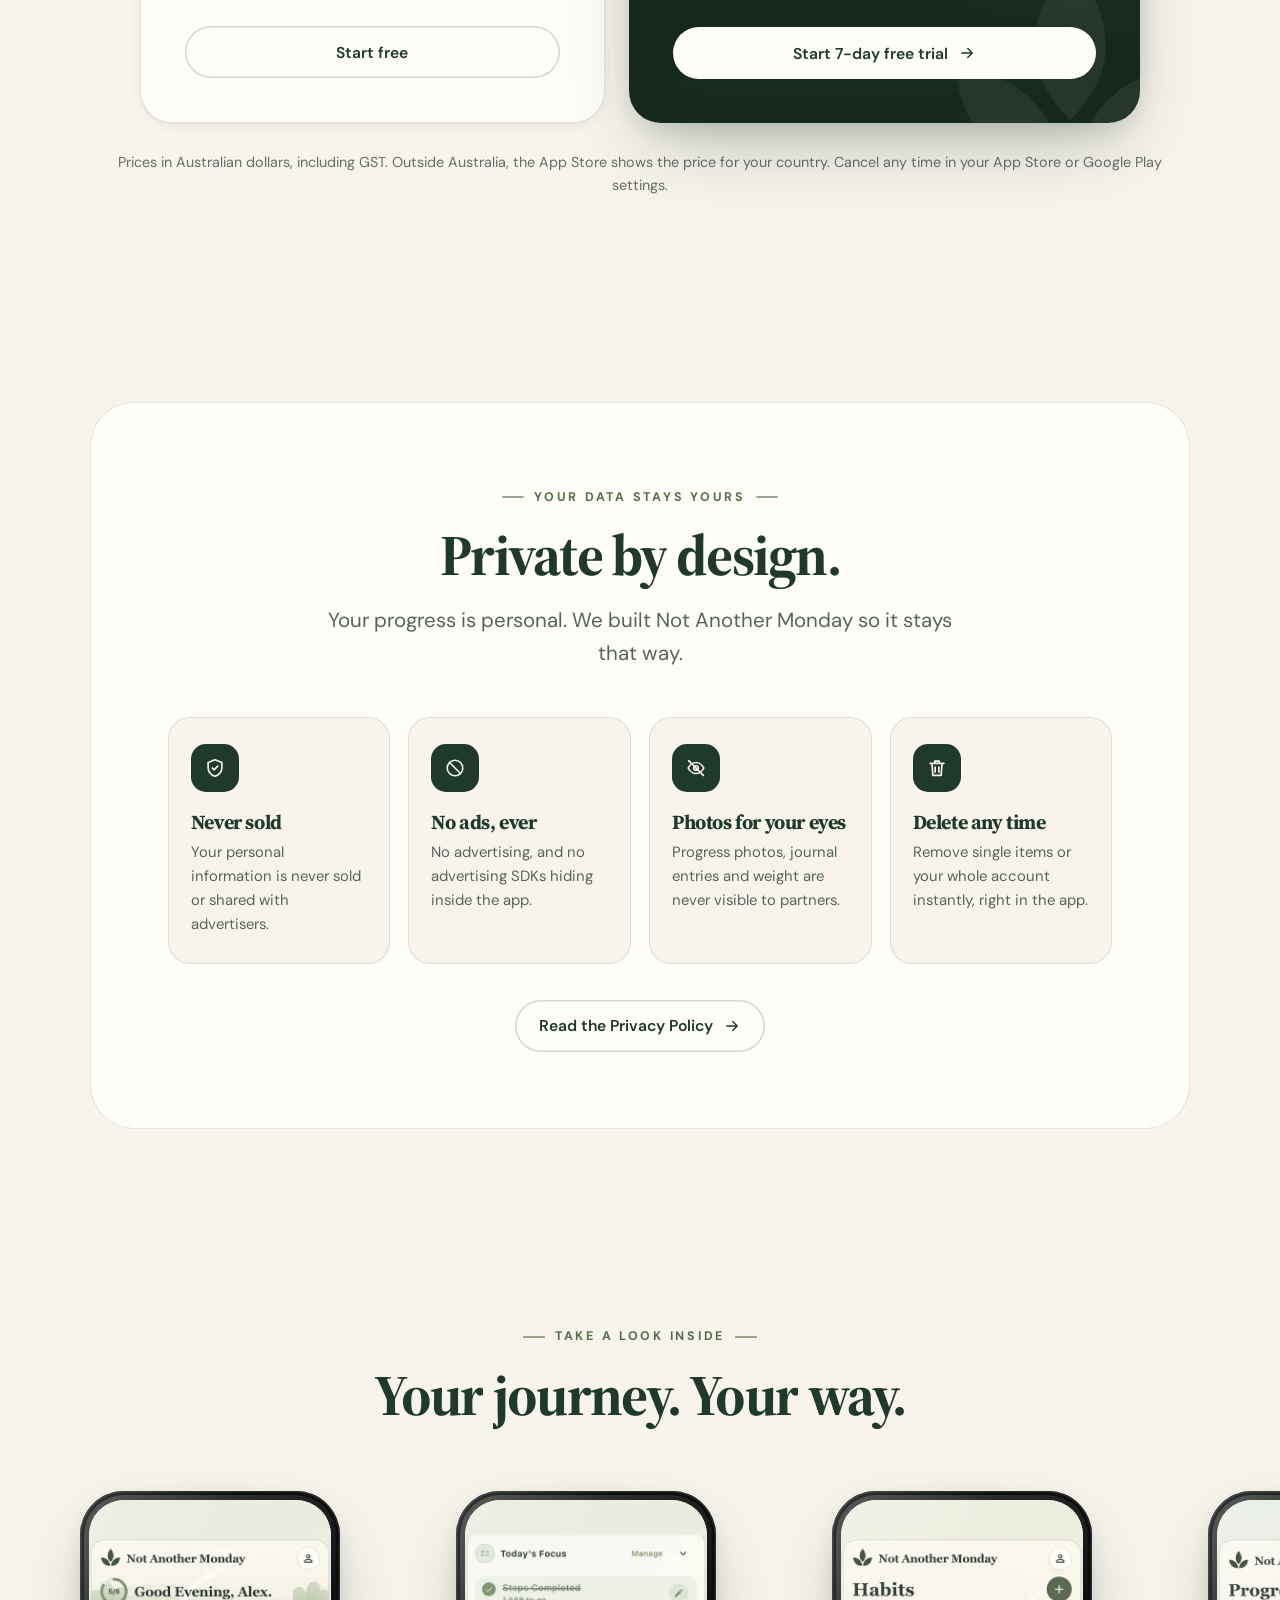
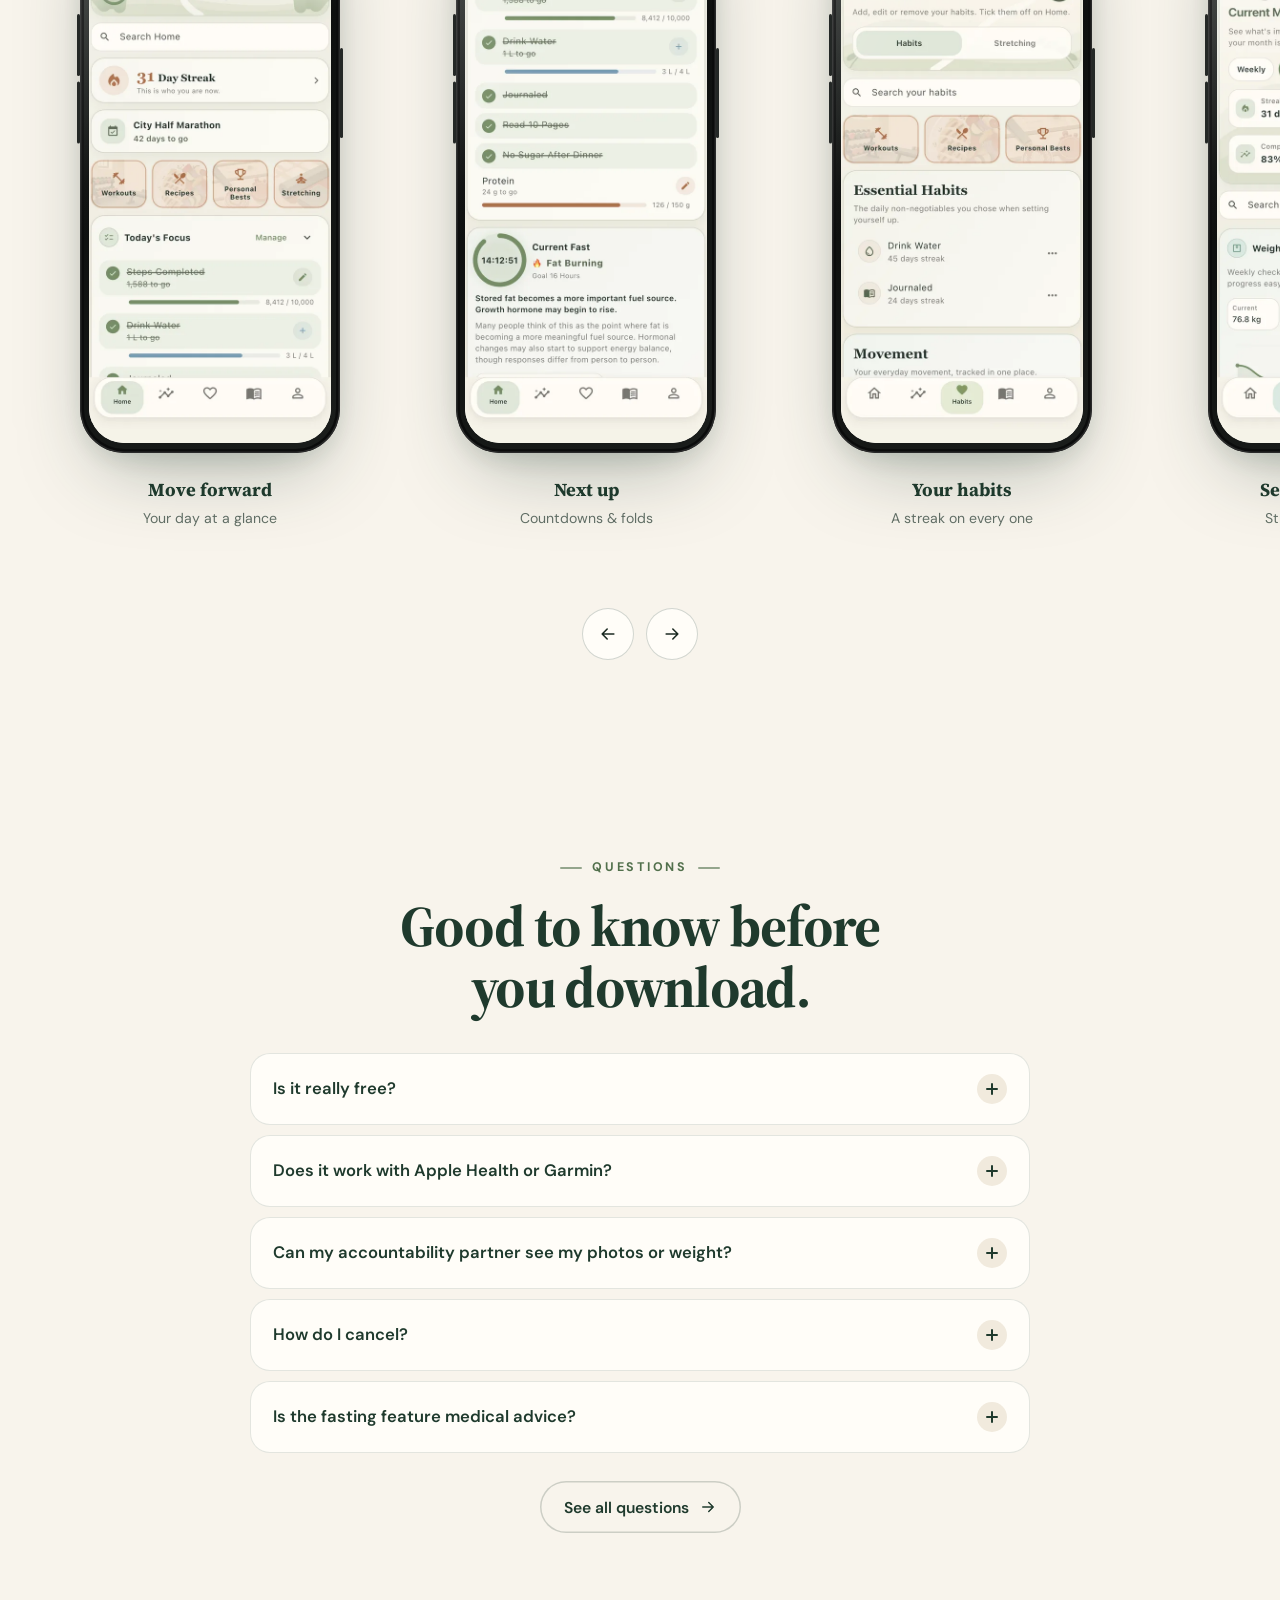
==== commit 02579a04: "November app update: workouts, recipes, Lock Screen timer, Garmin, new screenshots Co-Authored-By: C" ====
--- a/index.html
+++ b/index.html
@@ -4,12 +4,12 @@
   <meta charset="utf-8">
   <meta name="viewport" content="width=device-width, initial-scale=1, viewport-fit=cover">
   <title>Not Another Monday – Habit Tracker App for iPhone | Streaks &amp; Fasting</title>
-  <meta name="description" content="Not Another Monday is a calm habit tracker for iPhone. Build positive habits, track water, steps, weight and fasting, and turn consistency into rewards.">
+  <meta name="description" content="Not Another Monday is a calm habit tracker for iPhone. Build positive habits, track water, steps, weight and fasting, plan workouts, save recipes and turn consistency into rewards.">
   <meta name="theme-color" content="#f8f4ec">
   <meta property="og:type" content="website">
   <meta property="og:site_name" content="Not Another Monday">
   <meta property="og:title" content="Not Another Monday — Small steps. A brighter you.">
-  <meta property="og:description" content="Not Another Monday is a calm habit tracker for iPhone. Build positive habits, track water, steps, weight and fasting, and turn consistency into rewards.">
+  <meta property="og:description" content="Not Another Monday is a calm habit tracker for iPhone. Build positive habits, track water, steps, weight and fasting, plan workouts, save recipes and turn consistency into rewards.">
   <meta property="og:image" content="https://notanothermonday.com/assets/og.jpg">
   <meta property="og:image:width" content="1200">
   <meta property="og:image:height" content="630">
@@ -18,7 +18,7 @@
   <meta property="og:url" content="https://notanothermonday.com/">
   <link rel="canonical" href="https://notanothermonday.com/">
   <meta name="twitter:title" content="Not Another Monday — Small steps. A brighter you.">
-  <meta name="twitter:description" content="Not Another Monday is a calm habit tracker for iPhone. Build positive habits, track water, steps, weight and fasting, and turn consistency into rewards.">
+  <meta name="twitter:description" content="Not Another Monday is a calm habit tracker for iPhone. Build positive habits, track water, steps, weight and fasting, plan workouts, save recipes and turn consistency into rewards.">
   <meta name="twitter:image" content="https://notanothermonday.com/assets/og.jpg">
   <meta name="apple-itunes-app" content="app-id=6809999070">
   <link rel="icon" href="assets/favicon.ico" sizes="any">
@@ -29,9 +29,9 @@
   <link rel="preconnect" href="https://fonts.googleapis.com">
   <link rel="preconnect" href="https://fonts.gstatic.com" crossorigin>
   <link href="https://fonts.googleapis.com/css2?family=DM+Sans:opsz,wght@9..40,400;9..40,500;9..40,600;9..40,700&family=Source+Serif+4:ital,opsz,wght@0,8..60,500;0,8..60,600;0,8..60,700;1,8..60,500&display=swap" rel="stylesheet">
-  <link rel="stylesheet" href="assets/css/style.css?v=2026102801">
+  <link rel="stylesheet" href="assets/css/style.css?v=2026111101">
   <script>document.documentElement.classList.add("js");setTimeout(function(){if(!window.__namReady){document.documentElement.classList.remove("js");}},2500);</script>
-  <script src="assets/js/main.js?v=2026102801" defer></script>
+  <script src="assets/js/main.js?v=2026111101" defer></script>
   <script type="application/ld+json">
 {
  "@context": "https://schema.org",
@@ -73,16 +73,16 @@
    "@type": "MobileApplication",
    "@id": "https://notanothermonday.com/#app",
    "name": "Not Another Monday",
-   "description": "A calm habit tracker for daily habits, water, steps, weight, fasting and journaling, with streaks, challenges and accountability partners.",
+   "description": "A calm habit tracker for daily habits, water, steps, weight, fasting and journaling, with workouts, recipes, personal bests, a Lock Screen fasting timer, Garmin Connect sync, streaks, challenges and accountability partners.",
    "url": "https://notanothermonday.com/",
    "image": "https://notanothermonday.com/assets/icon-512.png",
    "screenshot": [
-    "https://notanothermonday.com/assets/screens/home.webp",
-    "https://notanothermonday.com/assets/screens/glance.webp",
-    "https://notanothermonday.com/assets/screens/measurements.webp",
-    "https://notanothermonday.com/assets/screens/consistency.webp",
-    "https://notanothermonday.com/assets/screens/habits.webp",
-    "https://notanothermonday.com/assets/screens/challenges.webp"
+    "https://notanothermonday.com/assets/screens/app/home.webp",
+    "https://notanothermonday.com/assets/screens/app/habits.webp",
+    "https://notanothermonday.com/assets/screens/app/progress.webp",
+    "https://notanothermonday.com/assets/screens/app/workouts.webp",
+    "https://notanothermonday.com/assets/screens/app/recipes.webp",
+    "https://notanothermonday.com/assets/screens/app/journal.webp"
    ],
    "operatingSystem": "iOS 15.0 or later",
    "applicationCategory": "HealthApplication",
@@ -218,7 +218,7 @@
 
   <div class="wrap hero-grid">
     <div class="hero-copy">
-      <span class="hero-pill" data-reveal><b>New</b> Now on the App Store<span class="pill-more"> · Google Play soon</span></span>
+      <span class="hero-pill" data-reveal><b>New</b> Workouts, recipes &amp; Garmin<span class="pill-more"> · on the App Store</span></span>
       <span class="tagline" data-reveal style="--d:80ms">Consistent action. Better you.</span>
       <h1 class="display" id="hero-title" data-split data-delay="150">Small steps. A brighter you.</h1>
       <p class="lead" data-reveal style="--d:500ms">Build positive habits, track your progress and feel the change.<span class="lead-more"> Not Another Monday turns “I’ll start next week” into one small win today.</span></p>
@@ -245,23 +245,23 @@
     </div>
 
     <div class="hero-stage" data-reveal="scale" style="--d:300ms">
-      <div class="phone phone-back b1" aria-hidden="true"><div class="screen"><img src="assets/screens/glance.webp?v=2" width="524" height="1132" alt="" loading="eager"></div></div>
-      <div class="phone phone-back b2" aria-hidden="true"><div class="screen"><img src="assets/screens/habits.webp" width="524" height="1132" alt="" loading="eager"></div></div>
+      <div class="phone phone-back b1" aria-hidden="true"><div class="screen"><img src="assets/screens/app/progress.webp" width="524" height="1138" alt=""></div></div>
+      <div class="phone phone-back b2" aria-hidden="true"><div class="screen"><img src="assets/screens/app/recipes.webp" width="524" height="1138" alt=""></div></div>
       <div class="phone phone-main">
-        <div class="screen"><img src="assets/screens/home.webp?v=2" width="524" height="1132" alt="Not Another Monday home screen asking “Did you move your life forward today?” with a daily progress ring and current streaks" fetchpriority="high"></div>
+        <div class="screen"><img src="assets/screens/app/home.webp" width="524" height="1138" alt="Not Another Monday home screen asking “Did you move your life forward today?” with a daily progress ring, streaks and the next event countdown" fetchpriority="high"></div>
         <div class="glare"></div>
       </div>
       <div class="float-card c1" aria-hidden="true">
         <span class="ico amber"><svg><use href="#i-flame"/></svg></span>
-        <span><strong>12 day streak</strong><small>Overall · keep it alive</small></span>
-      </div>
-      <div class="float-card c2" aria-hidden="true">
-        <span class="ico"><svg><use href="#i-drop"/></svg></span>
-        <span><strong>+500 ml water</strong><small>2.5 L of 3 L today</small></span>
+        <span><strong>31 day streak</strong><small>Overall · keep it alive</small></span>
+      </div>
+      <div class="float-card c2 fast-card" aria-hidden="true">
+        <span class="ico ring-ico"><svg viewBox="0 0 36 36"><circle cx="18" cy="18" r="15" class="t"/><circle cx="18" cy="18" r="15" class="b" pathLength="100" data-fast-ring/></svg><em>🔥</em></span>
+        <span><strong data-fast-clock>14:32:08</strong><small>Fasting · Fat Burning</small></span>
       </div>
       <div class="float-card c3" aria-hidden="true">
         <span class="ico amber"><svg><use href="#i-trophy"/></svg></span>
-        <span><strong>Hydration Week</strong><small>Reward earned</small></span>
+        <span><strong>New personal best</strong><small>Squat · 100 kg</small></span>
       </div>
     </div>
   </div>
@@ -271,8 +271,8 @@
 <!-- ============ MARQUEE ============ -->
 <div class="marquee" aria-hidden="true">
   <div class="marquee-track">
-    <span>Daily habits <svg><use href="#i-mark"/></svg> Water <svg><use href="#i-mark"/></svg> Steps <svg><use href="#i-mark"/></svg> Protein <svg><use href="#i-mark"/></svg> Fasting <svg><use href="#i-mark"/></svg> Journaling <svg><use href="#i-mark"/></svg> Progress photos <svg><use href="#i-mark"/></svg> Streaks <svg><use href="#i-mark"/></svg> Accountability partners <svg><use href="#i-mark"/></svg> Event countdowns <svg><use href="#i-mark"/></svg></span>
-    <span>Daily habits <svg><use href="#i-mark"/></svg> Water <svg><use href="#i-mark"/></svg> Steps <svg><use href="#i-mark"/></svg> Protein <svg><use href="#i-mark"/></svg> Fasting <svg><use href="#i-mark"/></svg> Journaling <svg><use href="#i-mark"/></svg> Progress photos <svg><use href="#i-mark"/></svg> Streaks <svg><use href="#i-mark"/></svg> Accountability partners <svg><use href="#i-mark"/></svg> Event countdowns <svg><use href="#i-mark"/></svg></span>
+    <span>Daily habits <svg><use href="#i-mark"/></svg> Water <svg><use href="#i-mark"/></svg> Steps <svg><use href="#i-mark"/></svg> Workouts <svg><use href="#i-mark"/></svg> Recipes <svg><use href="#i-mark"/></svg> Personal bests <svg><use href="#i-mark"/></svg> Fasting <svg><use href="#i-mark"/></svg> Lock Screen timer <svg><use href="#i-mark"/></svg> Journaling <svg><use href="#i-mark"/></svg> Progress photos <svg><use href="#i-mark"/></svg> Garmin Connect <svg><use href="#i-mark"/></svg> Event countdowns <svg><use href="#i-mark"/></svg> Accountability partners <svg><use href="#i-mark"/></svg></span>
+    <span>Daily habits <svg><use href="#i-mark"/></svg> Water <svg><use href="#i-mark"/></svg> Steps <svg><use href="#i-mark"/></svg> Workouts <svg><use href="#i-mark"/></svg> Recipes <svg><use href="#i-mark"/></svg> Personal bests <svg><use href="#i-mark"/></svg> Fasting <svg><use href="#i-mark"/></svg> Lock Screen timer <svg><use href="#i-mark"/></svg> Journaling <svg><use href="#i-mark"/></svg> Progress photos <svg><use href="#i-mark"/></svg> Garmin Connect <svg><use href="#i-mark"/></svg> Event countdowns <svg><use href="#i-mark"/></svg> Accountability partners <svg><use href="#i-mark"/></svg></span>
   </div>
 </div>
 
@@ -320,7 +320,7 @@
     <div class="section-head">
       <span class="eyebrow center" data-reveal>Everything in one calm place</span>
       <h2 class="h2" data-split>Built for the days you don’t feel like it.</h2>
-      <p class="lead" data-reveal>Habits, hydration, movement, body check-ins and consistency calendars, designed to feel encouraging rather than demanding.</p>
+      <p class="lead" data-reveal>Habits, hydration, movement, fasting, journaling and body check-ins, designed to feel encouraging rather than demanding.</p>
     </div>
 
     <div class="story-grid">
@@ -329,11 +329,11 @@
         <div class="ring-deco" aria-hidden="true"></div>
         <div class="phone">
           <div class="screen">
-            <img src="assets/screens/home.webp?v=2" width="524" height="1132" alt="Home screen asking “Did you move your life forward today?” with a daily progress ring and streaks" loading="lazy">
-            <img src="assets/screens/glance.webp?v=2" width="524" height="1132" alt="Today at a glance with a weight progress chart, water, steps and protein" loading="lazy">
-            <img src="assets/screens/measurements.webp" width="524" height="1132" alt="Body measurements for waist, chest, hips, arms, thighs and neck, with progress photos" loading="lazy">
-            <img src="assets/screens/consistency.webp?v=2" width="524" height="1132" alt="Monthly habit consistency calendars, one for each habit" loading="lazy">
-            <img src="assets/screens/habits.webp" width="524" height="1132" alt="Habits screen with today’s progress ring and streak" loading="lazy">
+            <img src="assets/screens/app/home.webp" width="524" height="1138" alt="Home screen with the daily ring, overall streak and the next event countdown" loading="lazy">
+            <img src="assets/screens/app/habits.webp" width="524" height="1138" alt="Habits screen with today’s habits and a streak on each one" loading="lazy">
+            <img src="assets/screens/app/progress.webp" width="524" height="1138" alt="Progress screen with streaks, weight trend and consistency" loading="lazy">
+            <img src="assets/screens/app/fasting.webp" width="524" height="1138" alt="Fasting tracker showing the current stage and timeline" loading="lazy">
+            <img src="assets/screens/app/journal.webp" width="524" height="1138" alt="Journal screen with today’s mood and entry" loading="lazy">
           </div>
           <div class="glare"></div>
           <div class="story-dots" aria-hidden="true"><i></i><i></i><i></i><i></i><i></i></div>
@@ -342,40 +342,148 @@
 
       <div class="story-steps">
         <article class="story-step">
-          <span class="num">01 · Your daily home</span>
-          <h3 class="h2">One ring. One clear goal.</h3>
-          <p class="lead">Open the app to one clear goal: move forward today. A single ring shows how many habits you’ve completed, with your streaks for every habit right underneath.</p>
-          <div class="chips"><span class="chip"><svg><use href="#i-flame"/></svg> Overall streak</span><span class="chip"><svg><use href="#i-check"/></svg> Per-habit streaks</span></div>
-          <div class="phone"><div class="screen"><img src="assets/screens/home.webp?v=2" width="524" height="1132" alt="Home screen with daily progress ring and streaks" loading="lazy"></div></div>
+          <span class="num">01 · Your quick-look home</span>
+          <h3 class="h2">Today, at a glance.</h3>
+          <p class="lead">Your ring, your streak and the closest event countdown sit right at the top. Everything else waits in tidy folds below, so Home stays a quick look, not a long scroll.</p>
+          <div class="chips"><span class="chip"><svg><use href="#i-flame"/></svg> Overall streak</span><span class="chip"><svg><use href="#i-calendar"/></svg> Next event countdown</span><span class="chip"><svg><use href="#i-search"/></svg> Search the whole app</span></div>
+          <div class="phone"><div class="screen"><img src="assets/screens/app/home.webp" width="524" height="1138" alt="Home screen with the daily ring, overall streak and the next event countdown" loading="lazy"></div></div>
         </article>
         <article class="story-step">
-          <span class="num">02 · Today at a glance</span>
-          <h3 class="h2">Track your progress daily.</h3>
-          <p class="lead">Water, steps and protein sit side by side with your weight trend and goal. Add water with a single tap, where each drop is 500 ml, and see what’s still to go.</p>
-          <div class="chips"><span class="chip"><svg><use href="#i-drop"/></svg> Quick water add</span><span class="chip"><svg><use href="#i-walk"/></svg> Apple Health &amp; Health Connect</span><span class="chip"><svg><use href="#i-scale"/></svg> Weight goal chart</span></div>
-          <div class="phone"><div class="screen"><img src="assets/screens/glance.webp?v=2" width="524" height="1132" alt="Today at a glance with weight progress chart, water, steps and protein" loading="lazy"></div></div>
+          <span class="num">02 · Habits</span>
+          <h3 class="h2">Your habits, your way.</h3>
+          <p class="lead">Add, edit and tick off habits, each with its own streak. Adding a new habit never resets the streak you’ve already built.</p>
+          <div class="chips"><span class="chip"><svg><use href="#i-check"/></svg> Per-habit streaks</span><span class="chip"><svg><use href="#i-bell"/></svg> Daily reminders</span><span class="chip"><svg><use href="#i-heart"/></svg> Guided stretching</span></div>
+          <div class="phone"><div class="screen"><img src="assets/screens/app/habits.webp" width="524" height="1138" alt="Habits screen with today’s habits and a streak on each one" loading="lazy"></div></div>
         </article>
         <article class="story-step">
-          <span class="num">03 · Body check-ins</span>
-          <h3 class="h2">Track what matters.</h3>
-          <p class="lead">Log waist, chest, hips, arms, thighs and neck whenever you like. Weekly progress photos build a private visual timeline that only you can see.</p>
-          <div class="chips"><span class="chip"><svg><use href="#i-camera"/></svg> Private progress photos</span><span class="chip"><svg><use href="#i-sparkles"/></svg> Six measurements</span></div>
-          <div class="phone"><div class="screen"><img src="assets/screens/measurements.webp" width="524" height="1132" alt="Body measurements and progress photos screen" loading="lazy"></div></div>
+          <span class="num">03 · Progress</span>
+          <h3 class="h2">See how far you’ve come.</h3>
+          <p class="lead">Your weight trend towards your goal, body measurements, private progress photos and a consistency calendar for every habit, all in one place.</p>
+          <div class="chips"><span class="chip"><svg><use href="#i-scale"/></svg> Weight goal chart</span><span class="chip"><svg><use href="#i-camera"/></svg> Private progress photos</span><span class="chip"><svg><use href="#i-calendar"/></svg> Consistency calendars</span></div>
+          <div class="phone"><div class="screen"><img src="assets/screens/app/progress.webp" width="524" height="1138" alt="Progress screen with streaks, weight trend and consistency" loading="lazy"></div></div>
         </article>
         <article class="story-step">
-          <span class="num">04 · Consistency calendars</span>
-          <h3 class="h2">Build lasting habits.</h3>
-          <p class="lead">Each habit gets its own monthly calendar, so you can see your consistency at a glance and spot patterns before they become excuses.</p>
-          <div class="chips"><span class="chip"><svg><use href="#i-calendar"/></svg> Monthly view</span><span class="chip"><svg><use href="#i-flame"/></svg> Streak per habit</span></div>
-          <div class="phone"><div class="screen"><img src="assets/screens/consistency.webp?v=2" width="524" height="1132" alt="Habit consistency calendars for each habit" loading="lazy"></div></div>
+          <span class="num">04 · Fasting</span>
+          <h3 class="h2">Fast with a friendly guide.</h3>
+          <p class="lead">Start a fast or follow a 16:8 eating window. Live stages show what may be happening in your body, and every fast you finish is saved to your history.</p>
+          <div class="chips"><span class="chip"><svg><use href="#i-timer"/></svg> Live fasting stages</span><span class="chip"><svg><use href="#i-clock"/></svg> 16:8 &amp; OMAD windows</span><span class="chip"><svg><use href="#i-device"/></svg> Lock Screen timer</span></div>
+          <div class="phone"><div class="screen"><img src="assets/screens/app/fasting.webp" width="524" height="1138" alt="Fasting tracker showing the current stage and timeline" loading="lazy"></div></div>
         </article>
         <article class="story-step">
-          <span class="num">05 · Start where you are</span>
-          <h3 class="h2">Better habits, every day.</h3>
-          <p class="lead">Daily habits, wins and guided stretching all in one calm place. Start with the next small action, and the whole page changes when you do.</p>
-          <div class="chips"><span class="chip"><svg><use href="#i-heart"/></svg> Habits &amp; stretching</span><span class="chip"><svg><use href="#i-bell"/></svg> Daily reminders</span></div>
-          <div class="phone"><div class="screen"><img src="assets/screens/habits.webp" width="524" height="1132" alt="Habits screen showing today's progress and streak" loading="lazy"></div></div>
+          <span class="num">05 · Journal</span>
+          <h3 class="h2">One honest line a day.</h3>
+          <p class="lead">Pick a mood and write a line. Add more when you feel like it. Older entries fold away neatly, so the page stays light however often you write.</p>
+          <div class="chips"><span class="chip"><svg><use href="#i-book"/></svg> Mood &amp; one line</span><span class="chip"><svg><use href="#i-sparkles"/></svg> Guided prompts</span><span class="chip"><svg><use href="#i-lock"/></svg> Private to you</span></div>
+          <div class="phone"><div class="screen"><img src="assets/screens/app/journal.webp" width="524" height="1138" alt="Journal screen with today’s mood and entry" loading="lazy"></div></div>
         </article>
+      </div>
+    </div>
+  </div>
+</section>
+
+<!-- ============ TOOLKIT ============ -->
+<section class="section toolkit" id="toolkit" aria-labelledby="toolkit-title" data-toolkit>
+  <div class="wrap">
+    <div class="section-head">
+      <span class="eyebrow center" data-reveal>New · Your training toolkit</span>
+      <h2 class="h2" id="toolkit-title" data-split>Train. Cook. Beat your best.</h2>
+      <p class="lead" data-reveal>Workouts, recipes and personal bests now live right beside your habits, so the whole routine is in one calm place.</p>
+    </div>
+    <div class="tk-grid">
+      <div class="tk-copy" data-reveal="left">
+        <div class="tk-tabs" role="tablist" aria-label="Toolkit">
+          <button class="tk-tab" role="tab" id="tk-tab-workouts" aria-controls="tk-panel-workouts" aria-selected="true" tabindex="0" data-tk="0"><svg aria-hidden="true"><use href="#i-trophy"/></svg>Workouts<i class="tk-bar" aria-hidden="true"></i></button>
+          <button class="tk-tab" role="tab" id="tk-tab-recipes" aria-controls="tk-panel-recipes" aria-selected="false" tabindex="-1" data-tk="1"><svg aria-hidden="true"><use href="#i-heart"/></svg>Recipes<i class="tk-bar" aria-hidden="true"></i></button>
+          <button class="tk-tab" role="tab" id="tk-tab-bests" aria-controls="tk-panel-bests" aria-selected="false" tabindex="-1" data-tk="2"><svg aria-hidden="true"><use href="#i-flame"/></svg>Personal bests<i class="tk-bar" aria-hidden="true"></i></button>
+        </div>
+        <div class="tk-panel is-active" role="tabpanel" id="tk-panel-workouts" aria-labelledby="tk-tab-workouts">
+          <h3>Plans that fit your week.</h3>
+          <p>Start from a template or build your own. Pick your training days, get a reminder, then tick off each set as you go.</p>
+          <ul><li><span class="tick"><svg><use href="#i-check"/></svg></span><span>Push, pull, legs and more, ready to go</span></li><li><span class="tick"><svg><use href="#i-check"/></svg></span><span>Swap an exercise when the machine’s taken</span></li><li><span class="tick"><svg><use href="#i-check"/></svg></span><span>Every session saved to your history</span></li></ul>
+        </div>
+        <div class="tk-panel" role="tabpanel" id="tk-panel-recipes" aria-labelledby="tk-tab-recipes" hidden>
+          <h3>Recipes worth repeating.</h3>
+          <p>Save your go-to meals with prep, cook and rest times and nutrition per serving. Find any of them in a second.</p>
+          <ul><li><span class="tick"><svg><use href="#i-check"/></svg></span><span>Search by title, category, tag or ingredient</span></li><li><span class="tick"><svg><use href="#i-check"/></svg></span><span>Share as a picture or a link, with your name on it</span></li><li><span class="tick"><svg><use href="#i-check"/></svg></span><span>Make a copy to tweak, edit any time</span></li></ul>
+        </div>
+        <div class="tk-panel" role="tabpanel" id="tk-panel-bests" aria-labelledby="tk-tab-bests" hidden>
+          <h3>Beat your best.</h3>
+          <p>Keep your lifts, times and paces in one place, with the history behind each one, and a little celebration every time you beat one.</p>
+          <ul><li><span class="tick"><svg><use href="#i-check"/></svg></span><span>Lifts, runs and paces</span></li><li><span class="tick"><svg><use href="#i-check"/></svg></span><span>History for every record</span></li><li><span class="tick"><svg><use href="#i-check"/></svg></span><span>Confetti when you set a new record</span></li></ul>
+        </div>
+        <p class="tk-note"><svg aria-hidden="true"><use href="#i-sparkles"/></svg>Free includes 1 workout plan, 5 recipes and 3 personal bests. Premium makes them unlimited.</p>
+      </div>
+      <div class="tk-stage" data-reveal="right" aria-hidden="true">
+        <div class="tk-glow"></div>
+        <div class="phone tk-back"><div class="screen">
+            <img class="is-active" src="assets/screens/app/workout-log.webp" width="524" height="1138" alt="" loading="lazy">
+            <img class="" src="assets/screens/app/recipe.webp" width="524" height="1138" alt="" loading="lazy">
+            <img class="" src="assets/screens/app/workout-plan.webp" width="524" height="1138" alt="" loading="lazy">
+        </div></div>
+        <div class="phone tk-front"><div class="screen">
+            <img class="is-active" src="assets/screens/app/workouts.webp" width="524" height="1138" alt="Workout plans screen" loading="lazy">
+            <img class="" src="assets/screens/app/recipes.webp" width="524" height="1138" alt="Recipe list with categories and search" loading="lazy">
+            <img class="" src="assets/screens/app/pbs.webp" width="524" height="1138" alt="Personal bests screen" loading="lazy">
+        </div><div class="glare"></div></div>
+        <div class="tk-chip c1 is-active" data-tk-chip="0"><svg><use href="#i-bell"/></svg>Workout reminder · 7:00 am</div>
+        <div class="tk-chip c2 is-active" data-tk-chip="0"><svg><use href="#i-check"/></svg>Set 3 done · 120 kg × 5</div>
+        <div class="tk-chip c1" data-tk-chip="1"><svg><use href="#i-search"/></svg>Search “chicken”</div>
+        <div class="tk-chip c2" data-tk-chip="1"><svg><use href="#i-users"/></svg>Shared by Sam Lee</div>
+        <div class="tk-chip c1" data-tk-chip="2"><svg><use href="#i-trophy"/></svg>New PB · Squat 100 kg</div>
+        <div class="tk-chip c2" data-tk-chip="2"><svg><use href="#i-walk"/></svg>5K · 24:48</div>
+      </div>
+    </div>
+  </div>
+</section>
+
+<!-- ============ LOCK SCREEN ============ -->
+<section class="lockscreen" id="lock-screen" aria-labelledby="lock-title" data-lock data-style="moss">
+  <div class="scenery" aria-hidden="true">
+    <div class="sun"></div>
+    <div data-seeds="8" style="position:absolute;inset:0"></div>
+  </div>
+  <div class="wrap lock-grid">
+    <div class="lock-copy">
+      <span class="eyebrow" data-reveal>Premium · Lock Screen timer</span>
+      <h2 class="h2" id="lock-title" data-split>Your fast, right on your Lock Screen.</h2>
+      <p class="lead" data-reveal>Start a fast and a live timer follows you to the Lock Screen and the Dynamic Island, with the current stage and a ring that fills towards your goal. No need to open the app to check in.</p>
+      <div class="lock-styles" data-reveal style="--d:120ms">
+        <span class="lock-styles-label" id="lock-style-label">Pick a style to match your wallpaper</span>
+        <div class="lock-switch" role="group" aria-labelledby="lock-style-label">
+          <button type="button" aria-pressed="true" data-lock-style="moss"><i class="sw moss"></i>Green</button>
+          <button type="button" aria-pressed="false" data-lock-style="light"><i class="sw light"></i>Light</button>
+          <button type="button" aria-pressed="false" data-lock-style="dark"><i class="sw dark"></i>Dark</button>
+          <span class="lock-thumb" aria-hidden="true"></span>
+        </div>
+      </div>
+      <ul class="lock-points" data-reveal style="--d:200ms">
+        <li><svg aria-hidden="true"><use href="#i-timer"/></svg>Live Activity &amp; Dynamic Island</li>
+        <li><svg aria-hidden="true"><use href="#i-device"/></svg>Home Screen fasting widgets</li>
+        <li><svg aria-hidden="true"><use href="#i-clock"/></svg>16:8, 18:6 and OMAD eating windows</li>
+      </ul>
+      <p class="lock-health" data-reveal>A wellbeing tool, not medical advice. Talk to your doctor before you start fasting.</p>
+    </div>
+
+    <div class="lock-stage" data-reveal="scale" aria-hidden="true">
+      <div class="phone lock-phone">
+        <div class="screen">
+          <div class="lock-wall"></div>
+          <div class="island"><em>🔥</em><span data-fast-clock>14:32:08</span></div>
+          <div class="lock-top">
+            <span class="lock-date" data-lock-date>Wednesday 11 November</span>
+            <span class="lock-time">9:41</span>
+          </div>
+          <div class="live">
+            <span class="live-ring"><svg viewBox="0 0 54 54"><circle cx="27" cy="27" r="23" class="t"/><circle cx="27" cy="27" r="23" class="b" pathLength="100" data-fast-ring/></svg><em>🔥</em></span>
+            <span class="live-text">
+              <small>FASTING</small>
+              <strong data-fast-clock>14:32:08</strong>
+              <b>Fat Burning</b>
+            </span>
+          </div>
+          <div class="lock-bottom"><i></i><i></i></div>
+        </div>
+        <div class="glare"></div>
       </div>
     </div>
   </div>
@@ -391,11 +499,25 @@
     </div>
     <div class="tiles">
       <article class="tile tile-feature" data-reveal>
-        <span class="tile-badge">Premium</span>
-        <span class="ti"><svg><use href="#i-timer"/></svg></span>
-        <h3>Fasting tracker</h3>
-        <p>Start a fast and follow live stage guidance as it progresses, with a history of every fast you’ve completed.</p>
-        <p class="health-note"><svg aria-hidden="true"><use href="#i-heart"/></svg>A wellbeing tool, not medical advice. Talk to your doctor before you start fasting.</p>
+        <span class="tile-badge">New</span>
+        <span class="ti"><svg><use href="#i-refresh"/></svg></span>
+        <h3>Garmin Connect</h3>
+        <p>Connect Garmin and your steps, weigh-ins and workouts come through on their own. It’s optional, and you can disconnect any time.</p>
+      </article>
+      <article class="tile" data-reveal style="--d:80ms">
+        <span class="ti"><svg><use href="#i-search"/></svg></span>
+        <h3>Search everything</h3>
+        <p>Type in any search box to find habits, recipes, workouts, sections and settings from anywhere in the app.</p>
+      </article>
+      <article class="tile" data-reveal style="--d:160ms">
+        <span class="ti"><svg><use href="#i-users"/></svg></span>
+        <h3>Accountability partners</h3>
+        <p>Invite someone to cheer you on. Their encouragement arrives as a notification with their actual words. They see your streak, never your journal, photos or weight.</p>
+      </article>
+      <article class="tile" data-reveal>
+        <span class="ti"><svg><use href="#i-calendar"/></svg></span>
+        <h3>Event countdowns</h3>
+        <p>Count down to a marathon, an Ironman or any day that matters. The closest one sits on Home, and the rest wait just below.</p>
       </article>
       <article class="tile" data-reveal style="--d:80ms">
         <span class="ti"><svg><use href="#i-walk"/></svg></span>
@@ -403,26 +525,9 @@
         <p>Stretching sits right beside your habits, so moving well becomes part of the daily routine.</p>
       </article>
       <article class="tile" data-reveal style="--d:160ms">
-        <span class="tile-badge">Premium</span>
-        <span class="ti"><svg><use href="#i-book"/></svg></span>
-        <h3>Journaling</h3>
-        <p>Guided prompts and mood ratings in a private space that only you can see.</p>
-      </article>
-      <article class="tile" data-reveal>
-        <span class="ti"><svg><use href="#i-users"/></svg></span>
-        <h3>Accountability partners</h3>
-        <p>Invite someone to cheer you on. They see your streak, never your journal, photos or weight.</p>
-      </article>
-      <article class="tile" data-reveal style="--d:80ms">
-        <span class="ti"><svg><use href="#i-calendar"/></svg></span>
-        <h3>Event countdowns</h3>
-        <p>Count down to a marathon, an Ironman or any day that matters to you.</p>
-      </article>
-      <article class="tile tile-soon" data-reveal style="--d:160ms">
-        <span class="tile-badge soon">Android · coming soon</span>
         <span class="ti"><svg><use href="#i-device"/></svg></span>
-        <h3>Home screen widget</h3>
-        <p>Your streak, today’s water and steps, and your next countdown at a glance, coming with the Android app.</p>
+        <h3>Home Screen widgets</h3>
+        <p>Your streak, water and steps, and your next countdown on your iPhone Home Screen. Fasting widgets come with Premium.</p>
       </article>
     </div>
   </div>
@@ -525,6 +630,8 @@
           <li><span class="tick"><svg><use href="#i-check"/></svg></span>1 accountability partner</li>
           <li><span class="tick"><svg><use href="#i-check"/></svg></span>1 event countdown</li>
           <li><span class="tick"><svg><use href="#i-check"/></svg></span>Up to 12 progress-photo check-ins</li>
+          <li><span class="tick"><svg><use href="#i-check"/></svg></span>1 workout plan, 5 recipes &amp; 3 personal bests</li>
+          <li><span class="tick"><svg><use href="#i-check"/></svg></span>Garmin Connect &amp; Apple Health sync</li>
         </ul>
         <a class="btn btn-ghost" href="https://apps.apple.com/app/id6809999070" target="_blank" rel="noopener" data-store="auto">Start free</a>
       </div>
@@ -534,7 +641,9 @@
         <h3>Premium</h3>
         <p class="price"><span class="amount">A$5.99</span>/month, or <strong>A$39.99/year</strong> <span class="save">Save 44%</span><br>Starts with a 7-day free trial. Cancel any time.</p>
         <ul>
-          <li><span class="tick"><svg><use href="#i-timer"/></svg></span><span><b>Fasting system</b> with live stage guidance and history</span></li>
+          <li><span class="tick"><svg><use href="#i-timer"/></svg></span><span><b>Fasting system</b> with live stages, eating windows and history</span></li>
+          <li><span class="tick"><svg><use href="#i-device"/></svg></span><span><b>Lock Screen fasting timer</b> and fasting widgets</span></li>
+          <li><span class="tick"><svg><use href="#i-trophy"/></svg></span><span><b>Unlimited workouts, recipes &amp; personal bests</b>, with recipe photos</span></li>
           <li><span class="tick"><svg><use href="#i-book"/></svg></span><span><b>Journaling</b> with guided prompts, private to you</span></li>
           <li><span class="tick"><svg><use href="#i-users"/></svg></span><span><b>Unlimited accountability partners</b> to cheer you on</span></li>
           <li><span class="tick"><svg><use href="#i-sparkles"/></svg></span><span><b>Insights &amp; Transformation Story</b>, your personal, shareable recap</span></li>
@@ -596,16 +705,20 @@
     </div>
   </div>
   <div class="gallery-track" data-reveal>
-    <figure class="shot"><div class="phone"><div class="screen"><img src="assets/screens/signin.webp" width="524" height="1132" alt="Welcome back screen with Continue with Apple" loading="lazy"></div><div class="glare"></div></div><figcaption><b>Sign in simply</b><span>Apple or Google, synced safely</span></figcaption></figure>
-    <figure class="shot"><div class="phone"><div class="screen"><img src="assets/screens/profile.webp" width="524" height="1132" alt="Set up your profile screen" loading="lazy"></div><div class="glare"></div></div><figcaption><b>Make it yours</b><span>A more personal experience</span></figcaption></figure>
-    <figure class="shot"><div class="phone"><div class="screen"><img src="assets/screens/focus.webp" width="524" height="1132" alt="Choose preferred habits and daily reminder time" loading="lazy"></div><div class="glare"></div></div><figcaption><b>Choose your focus</b><span>Plus a daily reminder</span></figcaption></figure>
-    <figure class="shot"><div class="phone"><div class="screen"><img src="assets/screens/home.webp?v=2" width="524" height="1132" alt="Home screen with Move Forward ring" loading="lazy"></div><div class="glare"></div></div><figcaption><b>Move forward</b><span>One ring, one day at a time</span></figcaption></figure>
-    <figure class="shot"><div class="phone"><div class="screen"><img src="assets/screens/glance.webp?v=2" width="524" height="1132" alt="Today at a glance screen" loading="lazy"></div><div class="glare"></div></div><figcaption><b>Today at a glance</b><span>Water, steps, protein &amp; weight</span></figcaption></figure>
-    <figure class="shot"><div class="phone"><div class="screen"><img src="assets/screens/habits.webp" width="524" height="1132" alt="Habits screen" loading="lazy"></div><div class="glare"></div></div><figcaption><b>Start where you are</b><span>Habits &amp; stretching</span></figcaption></figure>
-    <figure class="shot"><div class="phone"><div class="screen"><img src="assets/screens/consistency.webp?v=2" width="524" height="1132" alt="Habit consistency calendars" loading="lazy"></div><div class="glare"></div></div><figcaption><b>See your consistency</b><span>A calendar for every habit</span></figcaption></figure>
-    <figure class="shot"><div class="phone"><div class="screen"><img src="assets/screens/measurements.webp" width="524" height="1132" alt="Body measurements screen" loading="lazy"></div><div class="glare"></div></div><figcaption><b>Body check-ins</b><span>Measurements &amp; photos</span></figcaption></figure>
-    <figure class="shot"><div class="phone"><div class="screen"><img src="assets/screens/challenges.webp" width="524" height="1132" alt="Challenges and rewards screen" loading="lazy"></div><div class="glare"></div></div><figcaption><b>Challenges</b><span>Milestones worth sharing</span></figcaption></figure>
-    <figure class="shot"><div class="phone"><div class="screen"><img src="assets/screens/premium.webp" width="524" height="1132" alt="Premium subscription features screen" loading="lazy"></div><div class="glare"></div></div><figcaption><b>The full toolkit</b><span>Premium, when you’re ready</span></figcaption></figure>
+    <figure class="shot"><div class="phone"><div class="screen"><img src="assets/screens/app/home.webp" width="524" height="1138" alt="Home screen" loading="lazy"></div><div class="glare"></div></div><figcaption><b>Move forward</b><span>Your day at a glance</span></figcaption></figure>
+    <figure class="shot"><div class="phone"><div class="screen"><img src="assets/screens/app/home-more.webp" width="524" height="1138" alt="More of the home screen" loading="lazy"></div><div class="glare"></div></div><figcaption><b>Next up</b><span>Countdowns &amp; folds</span></figcaption></figure>
+    <figure class="shot"><div class="phone"><div class="screen"><img src="assets/screens/app/habits.webp" width="524" height="1138" alt="Habits screen" loading="lazy"></div><div class="glare"></div></div><figcaption><b>Your habits</b><span>A streak on every one</span></figcaption></figure>
+    <figure class="shot"><div class="phone"><div class="screen"><img src="assets/screens/app/progress.webp" width="524" height="1138" alt="Progress screen" loading="lazy"></div><div class="glare"></div></div><figcaption><b>See your progress</b><span>Streaks &amp; consistency</span></figcaption></figure>
+    <figure class="shot"><div class="phone"><div class="screen"><img src="assets/screens/app/weight.webp" width="524" height="1138" alt="Weight progress chart" loading="lazy"></div><div class="glare"></div></div><figcaption><b>Weight goal</b><span>Trend towards your goal</span></figcaption></figure>
+    <figure class="shot"><div class="phone"><div class="screen"><img src="assets/screens/app/fasting.webp" width="524" height="1138" alt="Fasting tracker" loading="lazy"></div><div class="glare"></div></div><figcaption><b>Fasting</b><span>Live stages as you go</span></figcaption></figure>
+    <figure class="shot"><div class="phone"><div class="screen"><img src="assets/screens/app/journal.webp" width="524" height="1138" alt="Journal screen" loading="lazy"></div><div class="glare"></div></div><figcaption><b>Journal</b><span>Mood and one honest line</span></figcaption></figure>
+    <figure class="shot"><div class="phone"><div class="screen"><img src="assets/screens/app/workouts.webp" width="524" height="1138" alt="Workout plans" loading="lazy"></div><div class="glare"></div></div><figcaption><b>Workouts</b><span>Plans that fit your week</span></figcaption></figure>
+    <figure class="shot"><div class="phone"><div class="screen"><img src="assets/screens/app/workout-log.webp" width="524" height="1138" alt="Workout in progress" loading="lazy"></div><div class="glare"></div></div><figcaption><b>Log as you go</b><span>Tick off every set</span></figcaption></figure>
+    <figure class="shot"><div class="phone"><div class="screen"><img src="assets/screens/app/recipes.webp" width="524" height="1138" alt="Recipe list" loading="lazy"></div><div class="glare"></div></div><figcaption><b>Recipes</b><span>Search, save &amp; share</span></figcaption></figure>
+    <figure class="shot"><div class="phone"><div class="screen"><img src="assets/screens/app/recipe.webp" width="524" height="1138" alt="Recipe details" loading="lazy"></div><div class="glare"></div></div><figcaption><b>Every detail</b><span>Time, nutrition &amp; method</span></figcaption></figure>
+    <figure class="shot"><div class="phone"><div class="screen"><img src="assets/screens/app/recipe-post.webp" width="524" height="1138" alt="Recipe shared as a picture" loading="lazy"></div><div class="glare"></div></div><figcaption><b>Share it</b><span>As a picture, with your name</span></figcaption></figure>
+    <figure class="shot"><div class="phone"><div class="screen"><img src="assets/screens/app/pbs.webp" width="524" height="1138" alt="Personal bests" loading="lazy"></div><div class="glare"></div></div><figcaption><b>Personal bests</b><span>Lifts, times &amp; paces</span></figcaption></figure>
+    <figure class="shot"><div class="phone"><div class="screen"><img src="assets/screens/app/profile.webp" width="524" height="1138" alt="Profile screen" loading="lazy"></div><div class="glare"></div></div><figcaption><b>Make it yours</b><span>Profile &amp; settings</span></figcaption></figure>
   </div>
   <div class="gallery-controls">
     <button class="round-btn" data-gallery-prev aria-label="Previous screens"><svg><use href="#i-arrow-left"/></svg></button>
@@ -624,15 +737,15 @@
         <div class="qa" id="hq-free">
           <h3><button><span>Is it really free?</span><i class="pm" aria-hidden="true"></i></button></h3>
           <div class="ans"><div><div class="ans-in">
-            <p>Yes. Habit tracking, water, steps, protein and weight tracking, one accountability partner, one event countdown and up to 12 progress-photo check-ins are free, with no ads.</p>
-            <p>Premium adds fasting, journaling, unlimited partners, countdowns and progress photos, streak freezes and personalised insights. It’s A$5.99 a month or A$39.99 a year in Australia, after a 7-day free trial.</p>
+            <p>Yes. Habit tracking, water, steps, protein and weight tracking, one accountability partner, one event countdown, up to 12 progress-photo check-ins, one workout plan, five recipes and three personal bests are free, with no ads.</p>
+            <p>Premium adds fasting with the Lock Screen timer, journaling, unlimited partners, countdowns, progress photos, workouts, recipes and personal bests, streak freezes and personalised insights. It’s A$5.99 a month or A$39.99 a year in Australia, after a 7-day free trial.</p>
           </div></div></div>
         </div>
         <div class="qa" id="hq-health">
           <h3><button><span>Does it work with Apple Health or Garmin?</span><i class="pm" aria-hidden="true"></i></button></h3>
           <div class="ans"><div><div class="ans-in">
             <p>Steps, weight and hydration sync with <strong>Apple Health</strong> on iPhone and <strong>Health Connect</strong> on Android, or you can enter everything manually.</p>
-            <p>There’s no direct Garmin connection yet. If your Garmin syncs to Apple Health or Health Connect, your steps come through that way.</p>
+            <p>Yes, Garmin too. Connect your <strong>Garmin Connect</strong> account in your profile and your daily steps, weigh-ins and workout summaries come through on their own. It’s optional, and you can disconnect any time.</p>
           </div></div></div>
         </div>
         <div class="qa" id="hq-partner">
@@ -735,6 +848,7 @@
         <h4>The app</h4>
         <ul>
           <li><a href="./#features">Features</a></li>
+          <li><a href="./#toolkit">Workouts &amp; recipes</a></li>
           <li><a href="./#rewards">Challenges</a></li>
           <li><a href="./#premium">Premium</a></li>
           <li><a href="./#download">Get the app</a></li>
@@ -757,7 +871,7 @@
         </ul>
       </div>
     </div>
-    <p class="footer-health">Not Another Monday is a wellbeing tool, not medical advice. Talk to your doctor before starting fasting or making changes to your diet or exercise.</p>
+    <p class="footer-health">Not Another Monday is a wellbeing tool, not medical advice. Talk to your doctor before starting fasting or making changes to your diet or exercise. Garmin and Garmin Connect are trademarks of Garmin Ltd. or its subsidiaries. Apple Health and Live Activities are features of Apple Inc.</p>
     <div class="footer-bottom">
       <span>© <span data-year>2026</span> Chooky Chasing Life · ABN 38 238 167 325. Made in Queensland, Australia.</span>
       <span>A happier, brighter Monday starts here.</span>
--- a/assets/css/style.css
+++ b/assets/css/style.css
@@ -2084,3 +2084,284 @@
 .social a:hover { background: var(--forest); color: var(--cream); border-color: var(--forest); transform: translateY(-2px); }
 .social svg { width: 20px; height: 20px; }
 @media (hover: none) { .social a:hover { transform: none; background: var(--paper); color: var(--forest); border-color: var(--line); } }
+
+/* ==========================================================================
+   November 2026 update: live fasting card, training toolkit, Lock Screen
+   ========================================================================== */
+
+/* ---------- Hero: live fasting card ---------- */
+.float-card .ring-ico { position: relative; background: #fcecd6; }
+.float-card .ring-ico svg { position: absolute; inset: 3px; width: auto; height: auto; transform: rotate(-90deg); }
+.float-card .ring-ico circle { fill: none; stroke-width: 3.2; stroke-linecap: round; }
+.float-card .ring-ico .t { stroke: rgba(182, 109, 66, 0.18); }
+.float-card .ring-ico .b { stroke: #b66d42; stroke-dasharray: 100; stroke-dashoffset: 100; transition: stroke-dashoffset 1.2s var(--ease); }
+.float-card .ring-ico em { font-style: normal; font-size: 15px; line-height: 1; }
+.fast-card strong { font-variant-numeric: tabular-nums; letter-spacing: 0.01em; }
+
+/* ---------- Training toolkit ---------- */
+.toolkit { position: relative; overflow: hidden; }
+.tk-grid {
+  display: grid;
+  grid-template-columns: minmax(0, 1fr) minmax(0, 1fr);
+  gap: clamp(40px, 6vw, 96px);
+  align-items: center;
+}
+.tk-tabs {
+  position: relative;
+  display: inline-flex;
+  flex-wrap: wrap;
+  gap: 6px;
+  padding: 6px;
+  margin-bottom: 34px;
+  border-radius: 999px;
+  background: var(--paper);
+  border: 1px solid var(--line);
+  box-shadow: var(--shadow-sm);
+}
+.tk-tab {
+  position: relative;
+  display: inline-flex; align-items: center; gap: 8px;
+  min-height: 44px;
+  padding: 10px 18px;
+  border: 0; border-radius: 999px;
+  background: transparent;
+  color: var(--ink-soft);
+  font-weight: 600; font-size: 0.95rem;
+  cursor: pointer;
+  overflow: hidden;
+  transition: background 0.45s var(--ease), color 0.3s;
+}
+.tk-tab svg { width: 17px; height: 17px; }
+.tk-tab:hover { color: var(--forest); }
+.tk-tab[aria-selected="true"] { background: var(--forest); color: var(--cream); }
+.tk-tab .tk-bar {
+  position: absolute; left: 18px; right: 18px; bottom: 6px; height: 2px;
+  border-radius: 2px;
+  background: var(--sun);
+  transform: scaleX(0); transform-origin: left;
+  opacity: 0;
+}
+.tk-tab[aria-selected="true"] .tk-bar { opacity: 0.9; }
+.toolkit.is-cycling .tk-tab[aria-selected="true"] .tk-bar { animation: tk-fill var(--tk-time, 6s) linear forwards; }
+@keyframes tk-fill { to { transform: scaleX(1); } }
+
+.tk-panel h3 { font-size: clamp(1.8rem, 3.2vw, 2.6rem); margin-bottom: 14px; }
+.tk-panel > p { font-size: 1.08rem; color: var(--ink-soft); margin: 0 0 22px; max-width: 34em; }
+.tk-panel ul { list-style: none; margin: 0; padding: 0; display: grid; gap: 12px; }
+.tk-panel li { display: flex; gap: 12px; align-items: flex-start; }
+.tk-panel.is-active h3, .tk-panel.is-active > p, .tk-panel.is-active li { animation: tk-in 0.8s var(--ease) both; }
+.tk-panel.is-active > p { animation-delay: 70ms; }
+.tk-panel.is-active li:nth-child(1) { animation-delay: 140ms; }
+.tk-panel.is-active li:nth-child(2) { animation-delay: 200ms; }
+.tk-panel.is-active li:nth-child(3) { animation-delay: 260ms; }
+@keyframes tk-in { from { opacity: 0; transform: translateY(14px); } to { opacity: 1; transform: none; } }
+.tk-note {
+  display: flex; gap: 10px; align-items: center;
+  margin: 30px 0 0; font-size: 0.9rem; color: var(--ink-mute);
+}
+.tk-note svg { width: 18px; height: 18px; color: #b66d42; flex: none; }
+
+.tk-stage {
+  position: relative;
+  min-height: 640px;
+  display: grid; place-items: center;
+}
+.tk-glow {
+  position: absolute; width: min(520px, 100%); aspect-ratio: 1; border-radius: 50%;
+  background: radial-gradient(circle, rgba(247, 220, 179, 0.6), rgba(155, 178, 147, 0.25) 45%, transparent 68%);
+  animation: tk-breathe 7s var(--ease-in-out) infinite alternate;
+}
+@keyframes tk-breathe { from { transform: scale(0.94); } to { transform: scale(1.05); } }
+.tk-stage .phone { position: absolute; }
+.tk-front { --w: clamp(250px, 23vw, 300px); z-index: 2; transform: translateX(-16%) rotate(-3deg); }
+.tk-back { --w: clamp(220px, 20vw, 262px); z-index: 1; transform: translate(34%, 6%) rotate(7deg); opacity: 0.96; }
+.tk-stage .screen img {
+  opacity: 0;
+  transform: translateY(18px) scale(1.03);
+  transition: opacity 0.7s var(--ease), transform 0.9s var(--ease);
+}
+.tk-stage .screen img.is-active { opacity: 1; transform: none; }
+.tk-back .screen img.is-active { transition-delay: 0.12s; }
+.tk-chip {
+  position: absolute; z-index: 3;
+  display: inline-flex; align-items: center; gap: 8px;
+  padding: 10px 14px; border-radius: 14px;
+  background: rgba(255, 253, 248, 0.94);
+  backdrop-filter: blur(10px); -webkit-backdrop-filter: blur(10px);
+  border: 1px solid var(--line); box-shadow: var(--shadow);
+  font-size: 0.86rem; font-weight: 600; color: var(--forest);
+  white-space: nowrap;
+  animation: bob 6s var(--ease-in-out) infinite alternate;
+}
+.tk-chip svg { width: 17px; height: 17px; color: #b66d42; }
+.tk-chip { opacity: 0; translate: 0 10px; transition: opacity 0.5s var(--ease), translate 0.7s var(--ease); pointer-events: none; }
+.tk-chip.is-active { opacity: 1; translate: 0 0; transition-delay: 0.25s; }
+.tk-chip.c1 { top: 10%; left: 0; animation-delay: -2s; }
+.tk-chip.c2 { bottom: 9%; right: 0; animation-delay: -4s; }
+
+@media (max-width: 900px) {
+  .tk-grid { grid-template-columns: 1fr; }
+  .tk-copy { text-align: center; }
+  .tk-tabs { margin-left: auto; margin-right: auto; justify-content: center; }
+  .tk-panel > p { margin-left: auto; margin-right: auto; }
+  .tk-panel ul { max-width: 26em; margin: 0 auto; text-align: left; }
+  .tk-note { justify-content: center; text-align: left; }
+  .tk-stage { min-height: 560px; }
+  .tk-front { --w: min(250px, 62vw); transform: translateX(-14%) rotate(-3deg); }
+  .tk-back { --w: min(215px, 52vw); transform: translate(30%, 6%) rotate(7deg); }
+}
+@media (max-width: 480px) {
+  .tk-tab { padding: 10px 13px; font-size: 0.88rem; }
+  .tk-tab svg { display: none; }
+  .tk-stage { min-height: 500px; }
+  .tk-chip.c1 { left: 2%; top: 4%; }
+  .tk-chip.c2 { right: 2%; bottom: 3%; }
+}
+
+/* ---------- Lock Screen ---------- */
+.lockscreen {
+  --ls-bg: #2c4234; --ls-label: rgba(255, 251, 246, 0.7); --ls-timer: #fffbf6; --ls-accent: #f2c779; --ls-track: rgba(242, 199, 121, 0.22);
+  position: relative;
+  margin: 40px var(--gutter);
+  border-radius: clamp(28px, 4vw, 48px);
+  background: var(--forest);
+  color: var(--cream);
+  overflow: hidden;
+  isolation: isolate;
+  padding: clamp(70px, 10vw, 130px) 0;
+}
+.lockscreen[data-style="light"] { --ls-bg: #fffbf6; --ls-label: #78756f; --ls-timer: #20332c; --ls-accent: #b66d42; --ls-track: rgba(182, 109, 66, 0.18); }
+.lockscreen[data-style="dark"] { --ls-bg: #1c1f1d; --ls-label: rgba(255, 255, 255, 0.65); --ls-timer: #ffffff; --ls-accent: #f2c779; --ls-track: rgba(242, 199, 121, 0.2); }
+.lockscreen .scenery { z-index: -1; }
+.lockscreen .sun { width: 220px; aspect-ratio: 1; right: 6%; top: -40px; opacity: 0.35; }
+.lock-grid {
+  display: grid;
+  grid-template-columns: minmax(0, 1.05fr) minmax(0, 0.95fr);
+  gap: clamp(40px, 6vw, 90px);
+  align-items: center;
+}
+.lockscreen .eyebrow { color: var(--sun); }
+.lockscreen .eyebrow::before { background: var(--sun); }
+.lockscreen .h2 { color: var(--cream); margin: 18px 0 20px; }
+.lockscreen .lead { color: rgba(248, 244, 236, 0.78); }
+.lock-styles { margin: 34px 0 0; }
+.lock-styles-label { display: block; font-size: 0.86rem; font-weight: 600; letter-spacing: 0.04em; color: var(--sage-2); margin-bottom: 12px; }
+.lock-switch {
+  position: relative;
+  display: inline-grid; grid-template-columns: repeat(3, 1fr);
+  padding: 5px; border-radius: 999px;
+  background: rgba(255, 255, 255, 0.08);
+  border: 1px solid rgba(255, 255, 255, 0.14);
+}
+.lock-switch button {
+  position: relative; z-index: 1;
+  display: inline-flex; align-items: center; justify-content: center; gap: 8px;
+  min-height: 44px; padding: 8px 18px;
+  border: 0; border-radius: 999px; background: transparent;
+  color: rgba(248, 244, 236, 0.8); font-weight: 600; font-size: 0.92rem;
+  cursor: pointer; transition: color 0.35s;
+}
+.lock-switch button[aria-pressed="true"] { color: var(--forest); }
+.lock-switch .sw { width: 14px; height: 14px; border-radius: 50%; border: 1.5px solid rgba(255, 255, 255, 0.5); }
+.lock-switch .sw.moss { background: #2c4234; }
+.lock-switch .sw.light { background: #fffbf6; }
+.lock-switch .sw.dark { background: #1c1f1d; }
+.lock-switch button[aria-pressed="true"] .sw { border-color: rgba(31, 58, 45, 0.35); }
+.lock-thumb {
+  position: absolute; z-index: 0; top: 5px; bottom: 5px; left: 5px;
+  width: calc((100% - 10px) / 3);
+  border-radius: 999px; background: var(--cream);
+  box-shadow: 0 6px 20px -6px rgba(0, 0, 0, 0.4);
+  transition: transform 0.55s var(--ease);
+}
+.lockscreen[data-style="light"] .lock-thumb { transform: translateX(100%); }
+.lockscreen[data-style="dark"] .lock-thumb { transform: translateX(200%); }
+.lock-points { list-style: none; padding: 0; margin: 30px 0 0; display: grid; gap: 12px; }
+.lock-points li { display: flex; align-items: center; gap: 12px; color: rgba(248, 244, 236, 0.9); font-weight: 500; }
+.lock-points svg { width: 20px; height: 20px; color: var(--sun); flex: none; }
+.lock-health { margin: 26px 0 0; font-size: 0.82rem; color: rgba(248, 244, 236, 0.55); }
+
+.lock-stage { display: grid; place-items: center; perspective: 1400px; }
+.lock-phone { --w: clamp(260px, 24vw, 320px); }
+.lock-phone .screen { background: #0e1712; container-type: inline-size; }
+.lock-wall {
+  position: absolute; inset: 0;
+  background:
+    radial-gradient(120% 70% at 80% 0%, rgba(247, 220, 179, 0.55), transparent 55%),
+    radial-gradient(90% 60% at 0% 100%, rgba(111, 143, 104, 0.85), transparent 60%),
+    linear-gradient(170deg, #c98b5f 0%, #7d8d63 46%, #2c4234 100%);
+  transition: filter 0.6s var(--ease);
+}
+.lockscreen[data-style="dark"] .lock-wall { filter: brightness(0.6) saturate(0.9); }
+.lockscreen[data-style="light"] .lock-wall { filter: brightness(1.08) saturate(0.95); }
+.island {
+  position: absolute; left: 50%; top: 3.2cqw;
+  transform: translateX(-50%);
+  height: 10.5cqw; min-width: 34cqw;
+  display: flex; align-items: center; justify-content: space-between; gap: 3cqw;
+  padding: 0 3.8cqw;
+  border-radius: 99px; background: #000; color: #fff;
+  font-size: 4cqw; font-weight: 600; font-variant-numeric: tabular-nums;
+  transition: min-width 0.8s var(--ease);
+}
+.island em { font-style: normal; font-size: 4.2cqw; opacity: 0; transition: opacity 0.4s 0.4s; }
+.island span { opacity: 0; transition: opacity 0.4s 0.4s; }
+.lock-stage.is-in .island { min-width: 62cqw; }
+.lock-stage.is-in .island em, .lock-stage.is-in .island span { opacity: 1; }
+.lock-top { position: absolute; left: 0; right: 0; top: 19cqw; text-align: center; color: #fff; text-shadow: 0 1px 20px rgba(0, 0, 0, 0.15); }
+.lock-date { display: block; font-size: 5.4cqw; font-weight: 600; opacity: 0.92; }
+.lock-time { display: block; font-size: 27cqw; font-weight: 700; line-height: 1; letter-spacing: -0.02em; font-family: var(--sans); }
+.live {
+  position: absolute; left: 4.5cqw; right: 4.5cqw; bottom: 30cqw;
+  display: flex; align-items: center; gap: 4.5cqw;
+  padding: 5cqw;
+  border-radius: 7cqw;
+  background: var(--ls-bg);
+  box-shadow: 0 18px 40px -16px rgba(0, 0, 0, 0.5);
+  transform: translateY(14cqw); opacity: 0;
+  transition: transform 0.9s var(--ease) 0.25s, opacity 0.7s 0.25s, background 0.55s var(--ease);
+}
+.lock-stage.is-in .live { transform: none; opacity: 1; }
+.live-ring { position: relative; width: 17cqw; height: 17cqw; flex: none; display: grid; place-items: center; }
+.live-ring svg { position: absolute; inset: 0; width: 100%; height: 100%; transform: rotate(-90deg); }
+.live-ring circle { fill: none; stroke-width: 4.5; stroke-linecap: round; transition: stroke 0.55s; }
+.live-ring .t { stroke: var(--ls-track); }
+.live-ring .b { stroke: var(--ls-accent); stroke-dasharray: 100; stroke-dashoffset: 100; transition: stroke-dashoffset 1.4s var(--ease) 0.6s, stroke 0.55s; }
+.live-ring em { font-style: normal; font-size: 6.4cqw; line-height: 1; }
+.live-text { display: grid; gap: 0.4cqw; min-width: 0; text-align: left; }
+.live-text small { font-size: 3.2cqw; font-weight: 700; letter-spacing: 0.12em; color: var(--ls-label); transition: color 0.55s; }
+.live-text strong { font-size: 10cqw; line-height: 1.05; font-weight: 700; color: var(--ls-timer); font-variant-numeric: tabular-nums; transition: color 0.55s; }
+.live-text b { font-size: 4.2cqw; font-weight: 600; color: var(--ls-accent); transition: color 0.55s; }
+.lock-bottom { position: absolute; left: 10cqw; right: 10cqw; bottom: 9cqw; display: flex; justify-content: space-between; }
+.lock-bottom i { width: 13cqw; height: 13cqw; border-radius: 50%; background: rgba(255, 255, 255, 0.2); backdrop-filter: blur(6px); -webkit-backdrop-filter: blur(6px); }
+
+@media (max-width: 900px) {
+  .lock-grid { grid-template-columns: 1fr; text-align: center; }
+  .lockscreen .lead { margin-left: auto; margin-right: auto; }
+  .lock-points { justify-content: center; text-align: left; max-width: 22em; margin-left: auto; margin-right: auto; }
+  .lock-phone { --w: min(270px, 70vw); }
+}
+@media (max-width: 480px) {
+  .lockscreen { margin: 24px 12px; }
+  .lock-switch button { padding: 8px 12px; font-size: 0.88rem; }
+}
+@media (prefers-reduced-motion: reduce) {
+  .live, .island, .island em, .island span { transition: none; }
+  .lock-stage .live { transform: none; opacity: 1; }
+  .lock-stage .island { min-width: 62cqw; }
+  .lock-stage .island em, .lock-stage .island span { opacity: 1; }
+  .tk-glow, .tk-chip { animation: none; }
+}
+@media (max-width: 900px) {
+  /* On phones, show the mockup right above the style switch so a tap shows its change. */
+  .lock-copy { display: contents; }
+  .lock-grid { gap: 0; }
+  .lock-grid .eyebrow { order: 1; justify-self: center; }
+  .lock-grid .h2 { order: 2; }
+  .lock-grid .lead { order: 3; }
+  .lock-stage { order: 4; margin: 40px 0 8px; }
+  .lock-styles { order: 5; }
+  .lock-points { order: 6; }
+  .lock-health { order: 7; }
+  .lockscreen .sun { width: 140px; right: -30px; top: -30px; }
+}
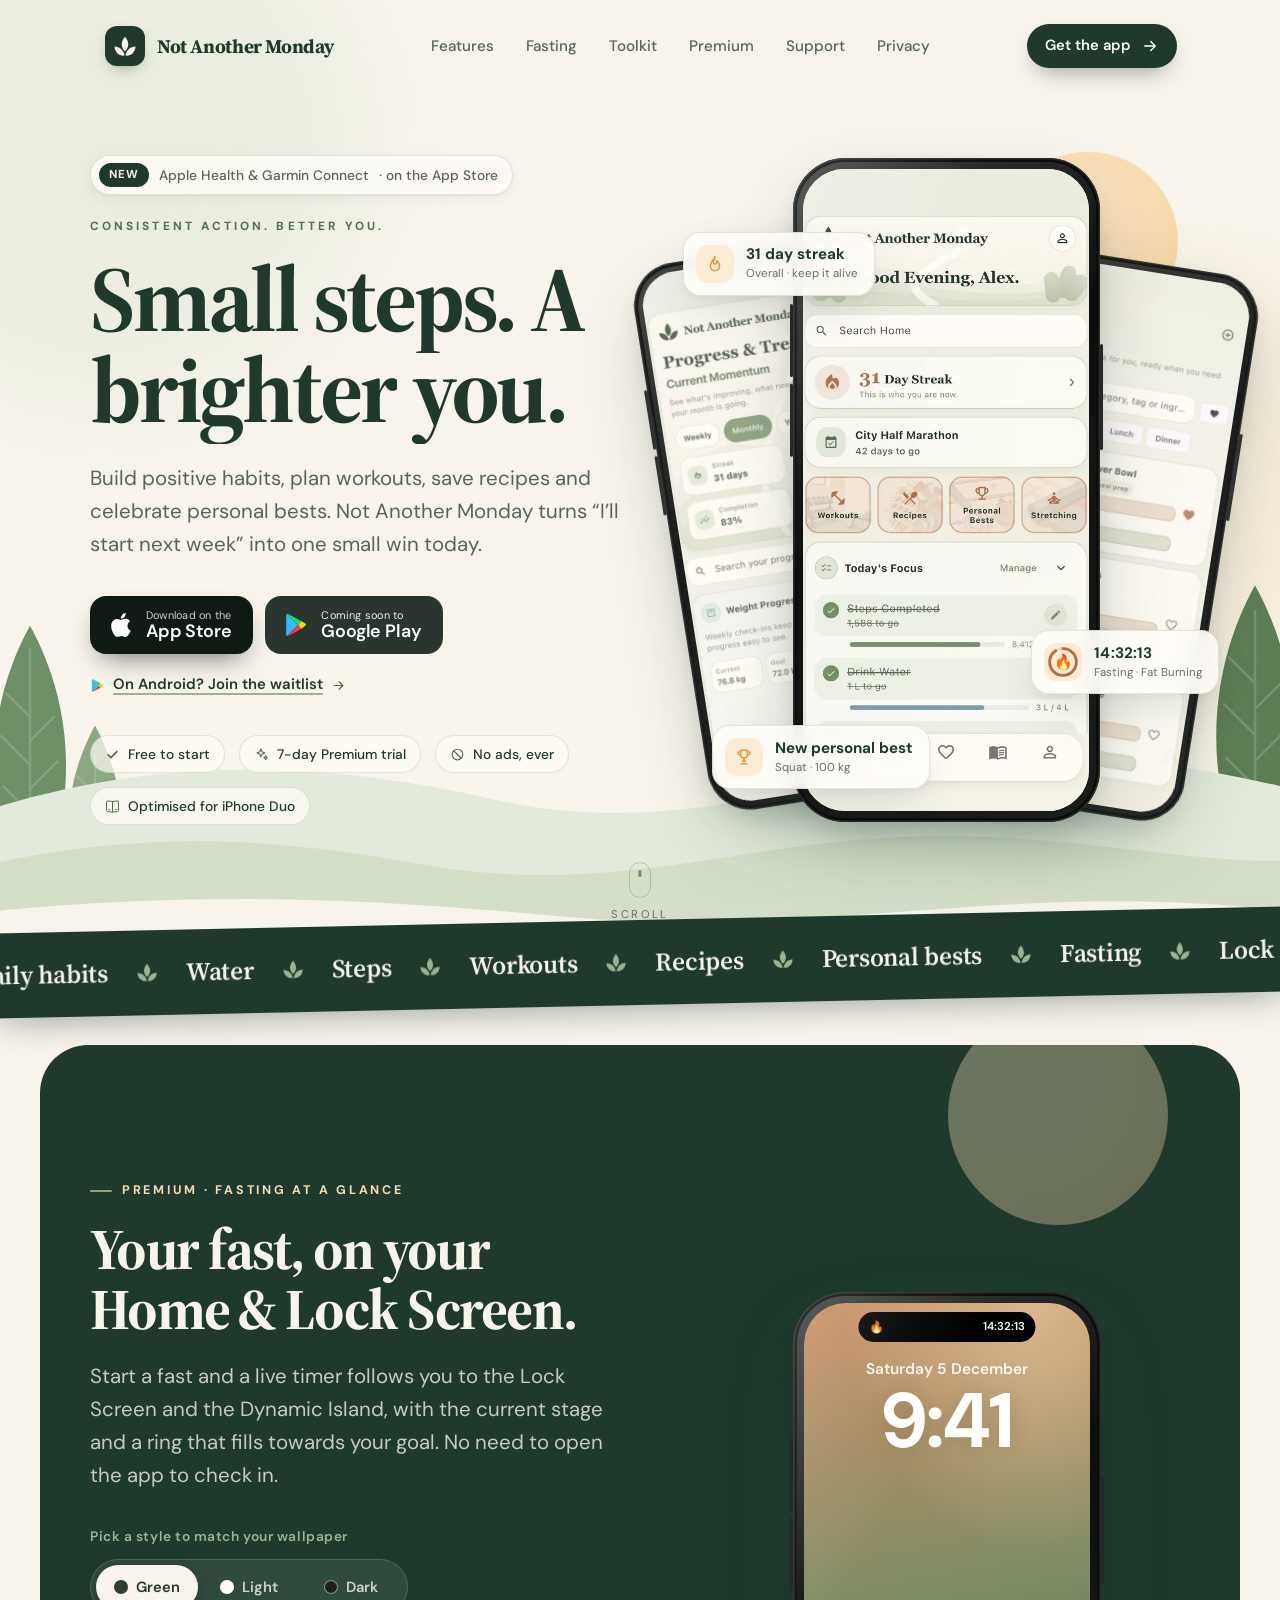
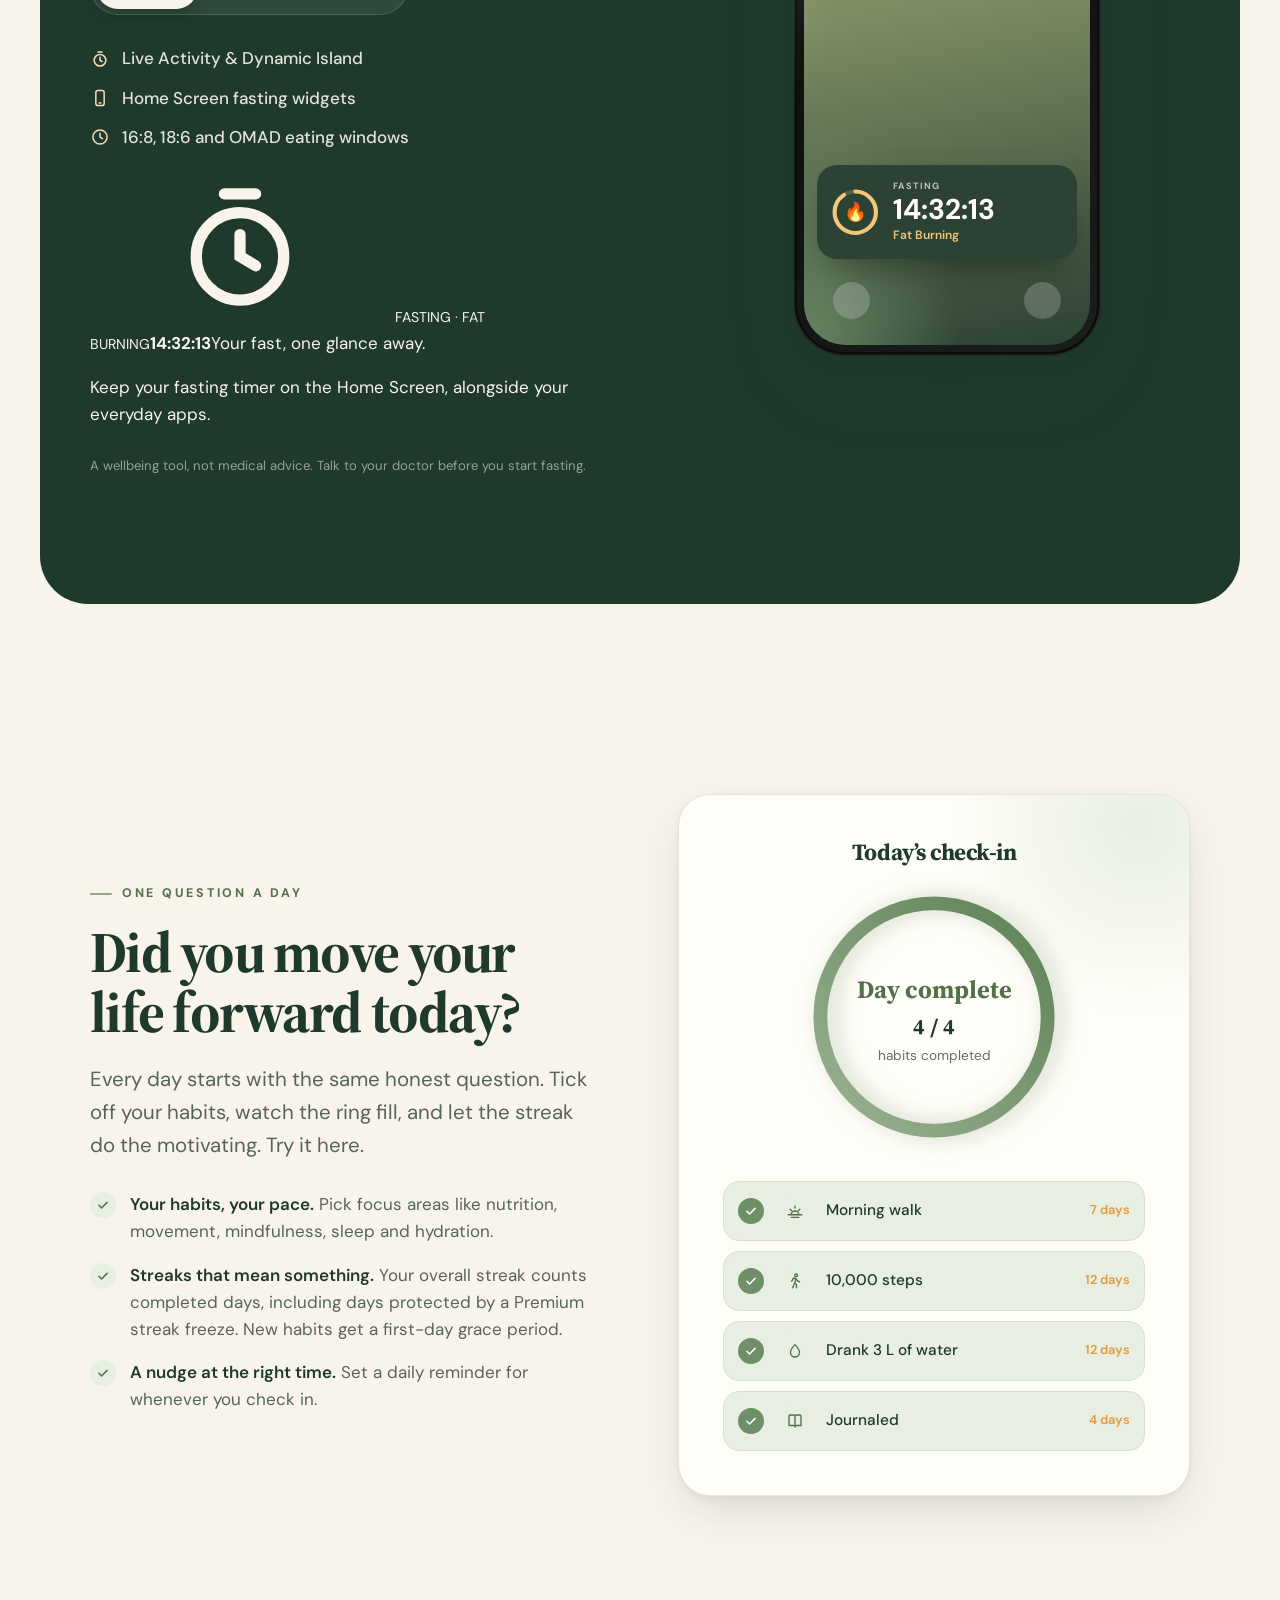
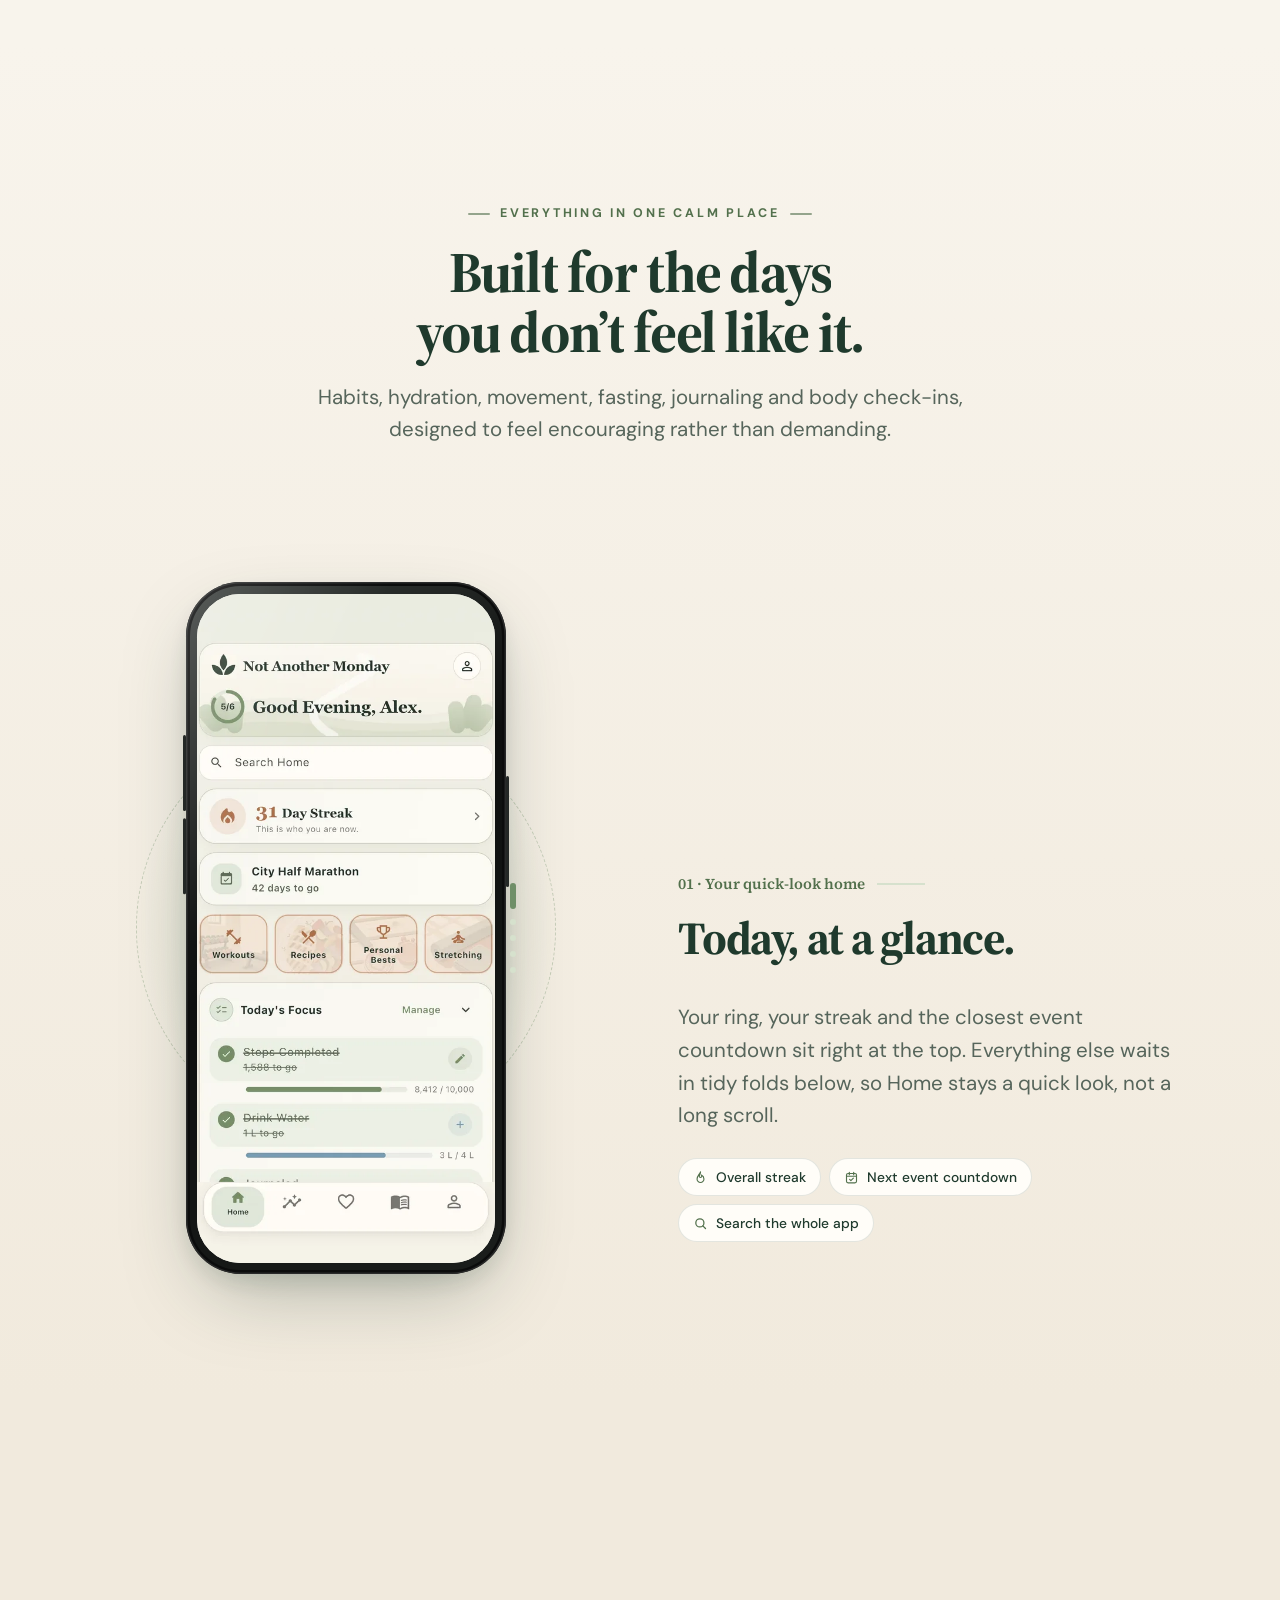
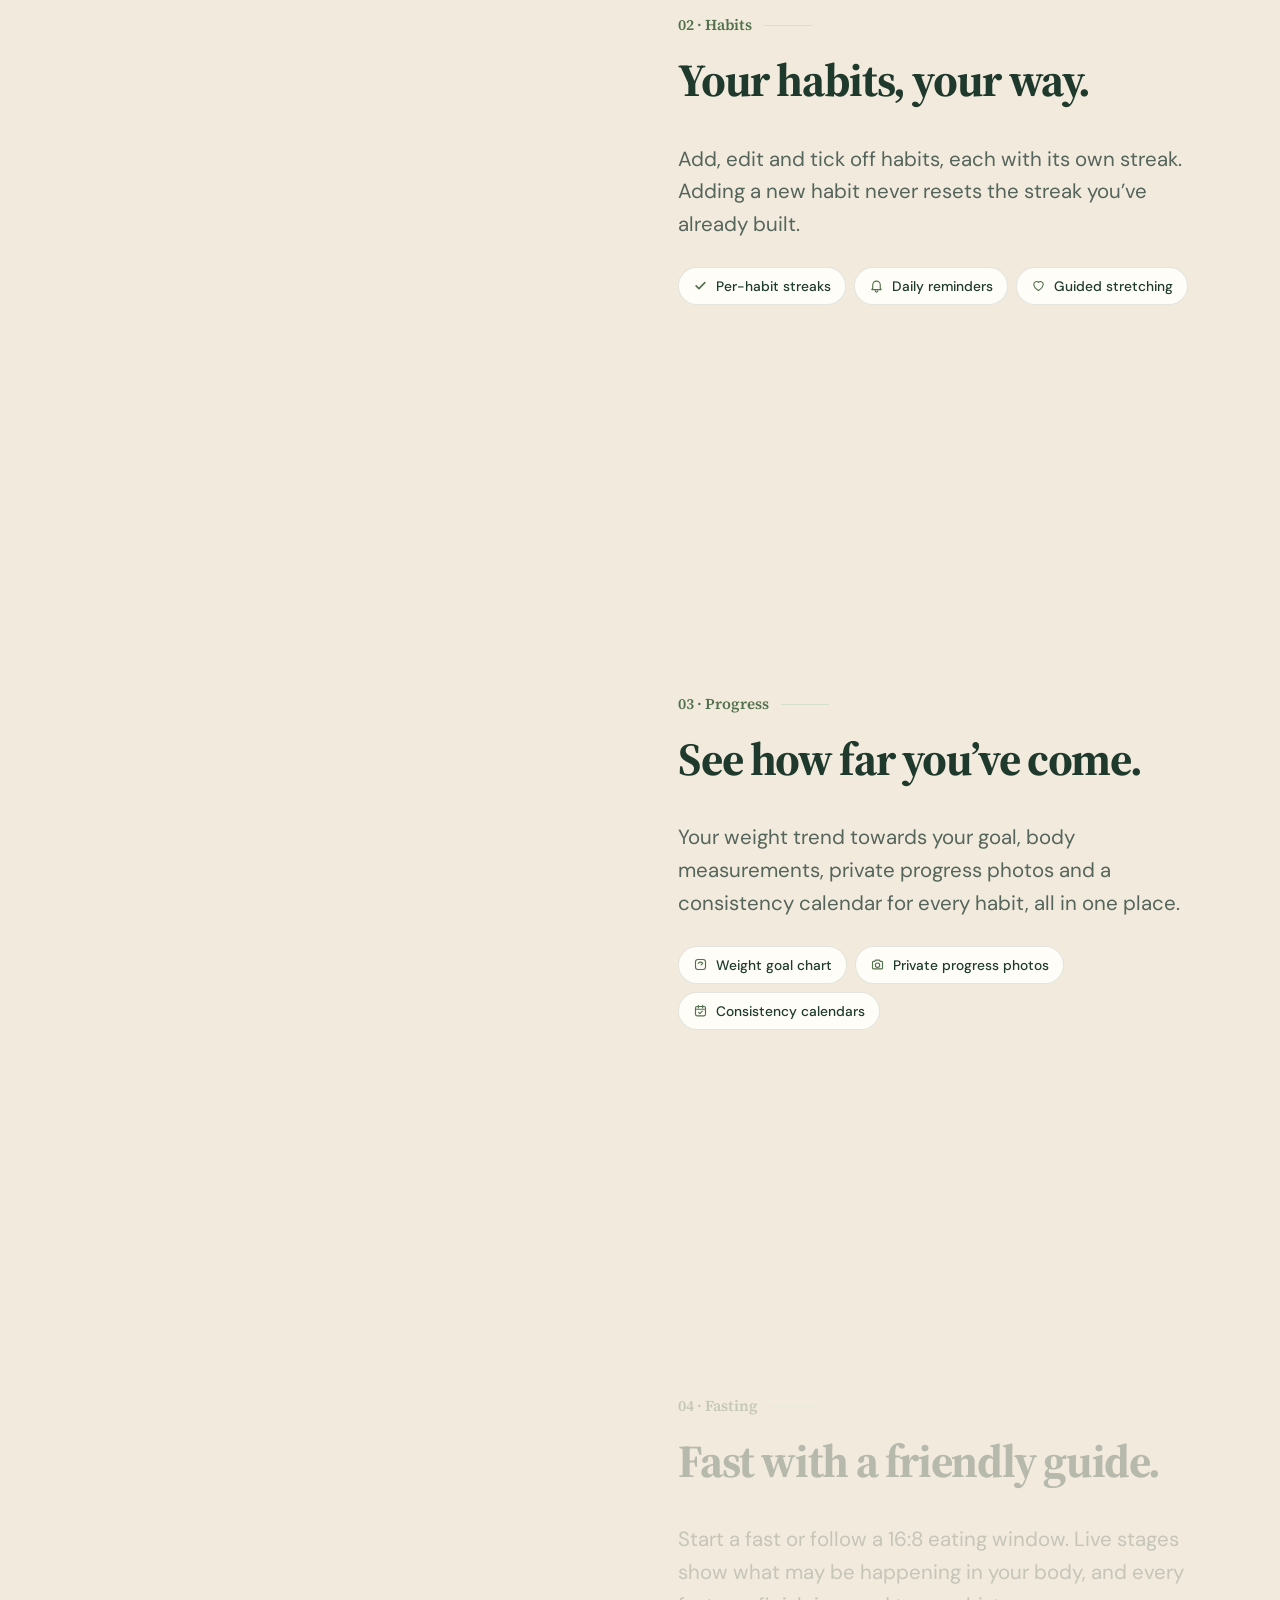
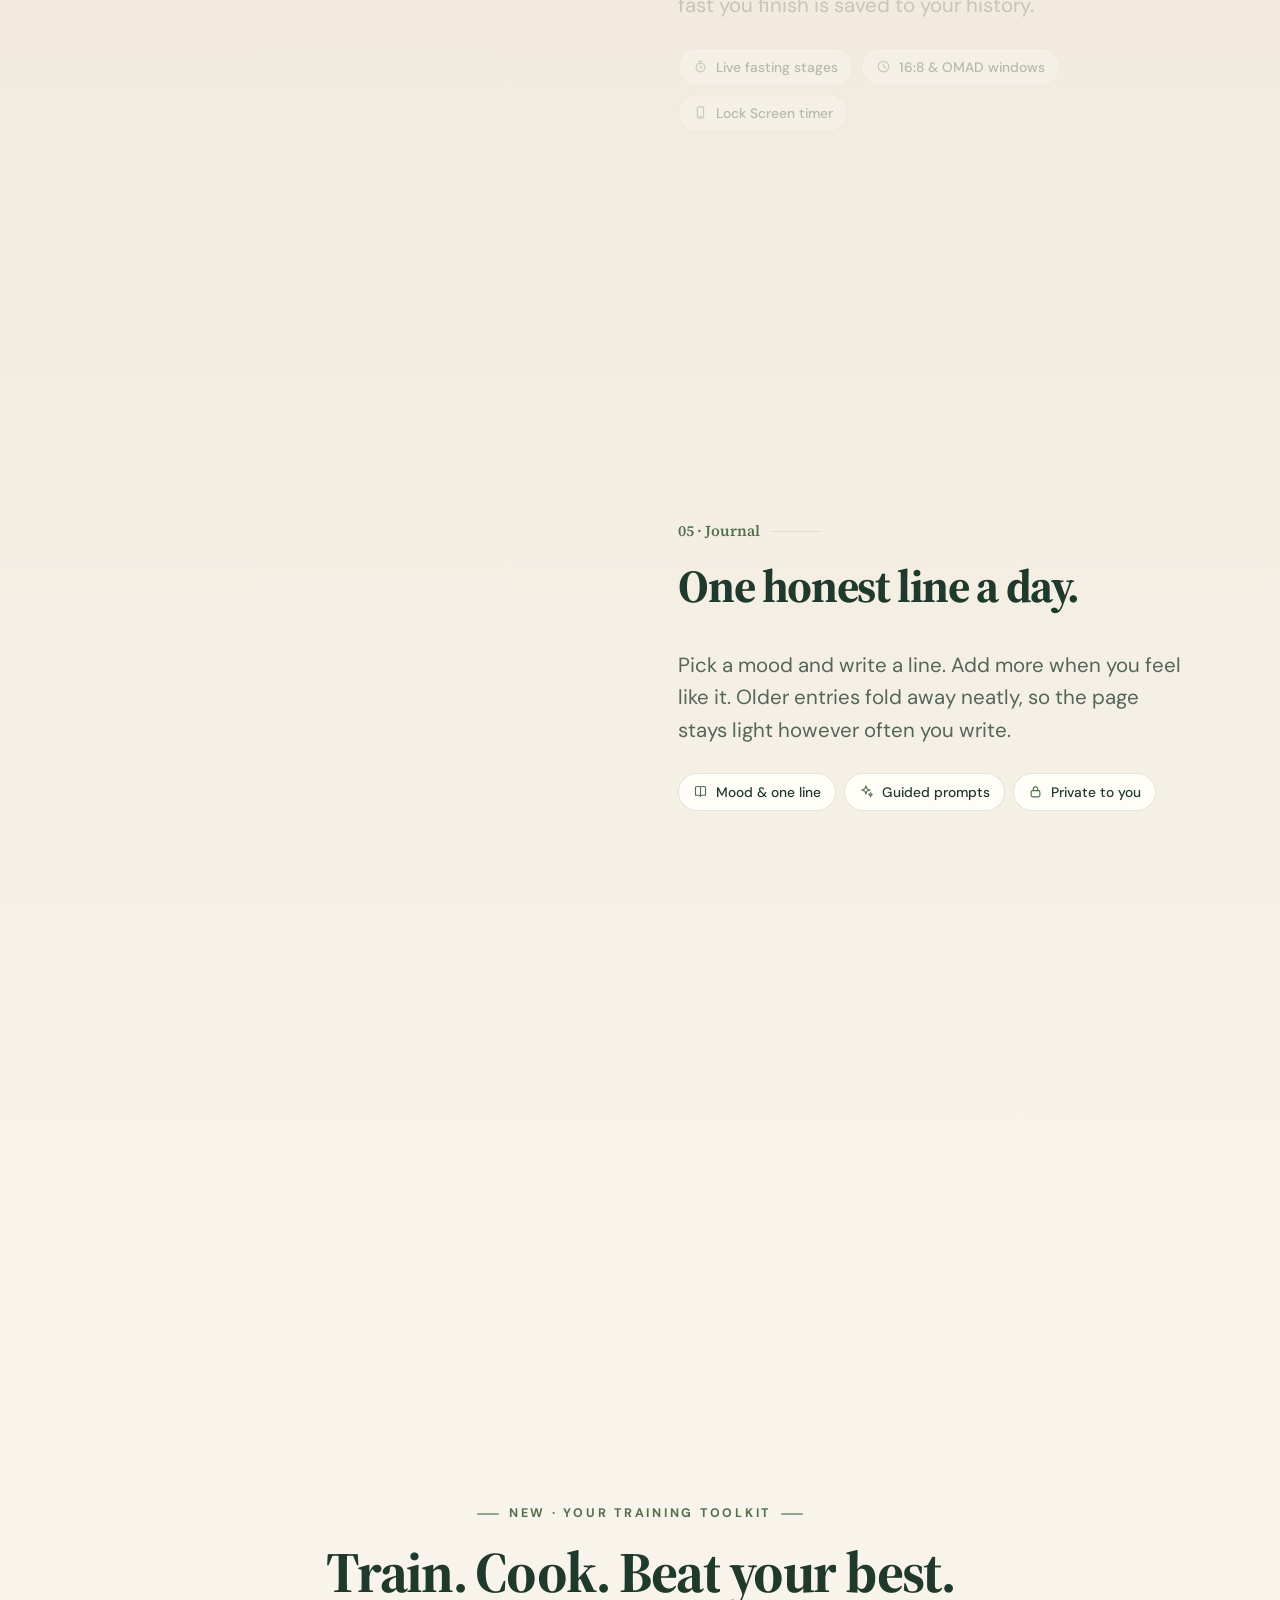
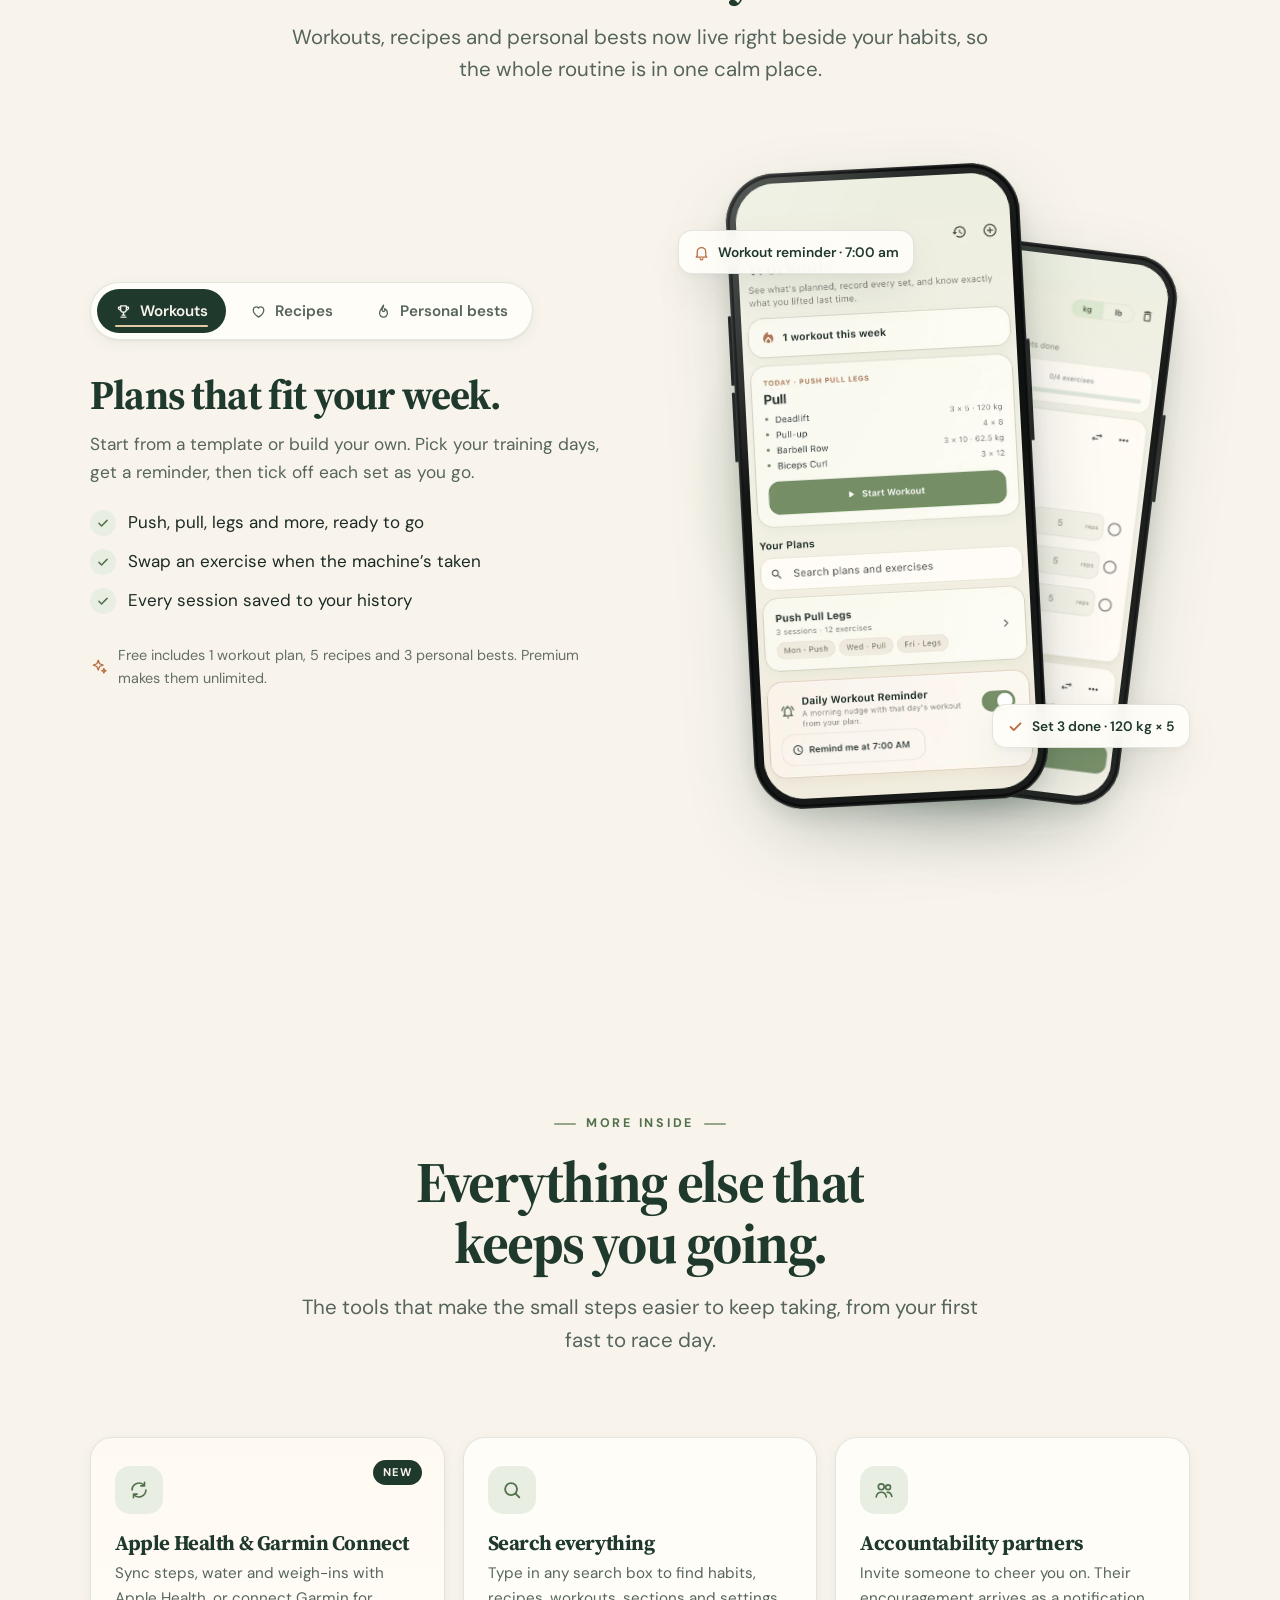
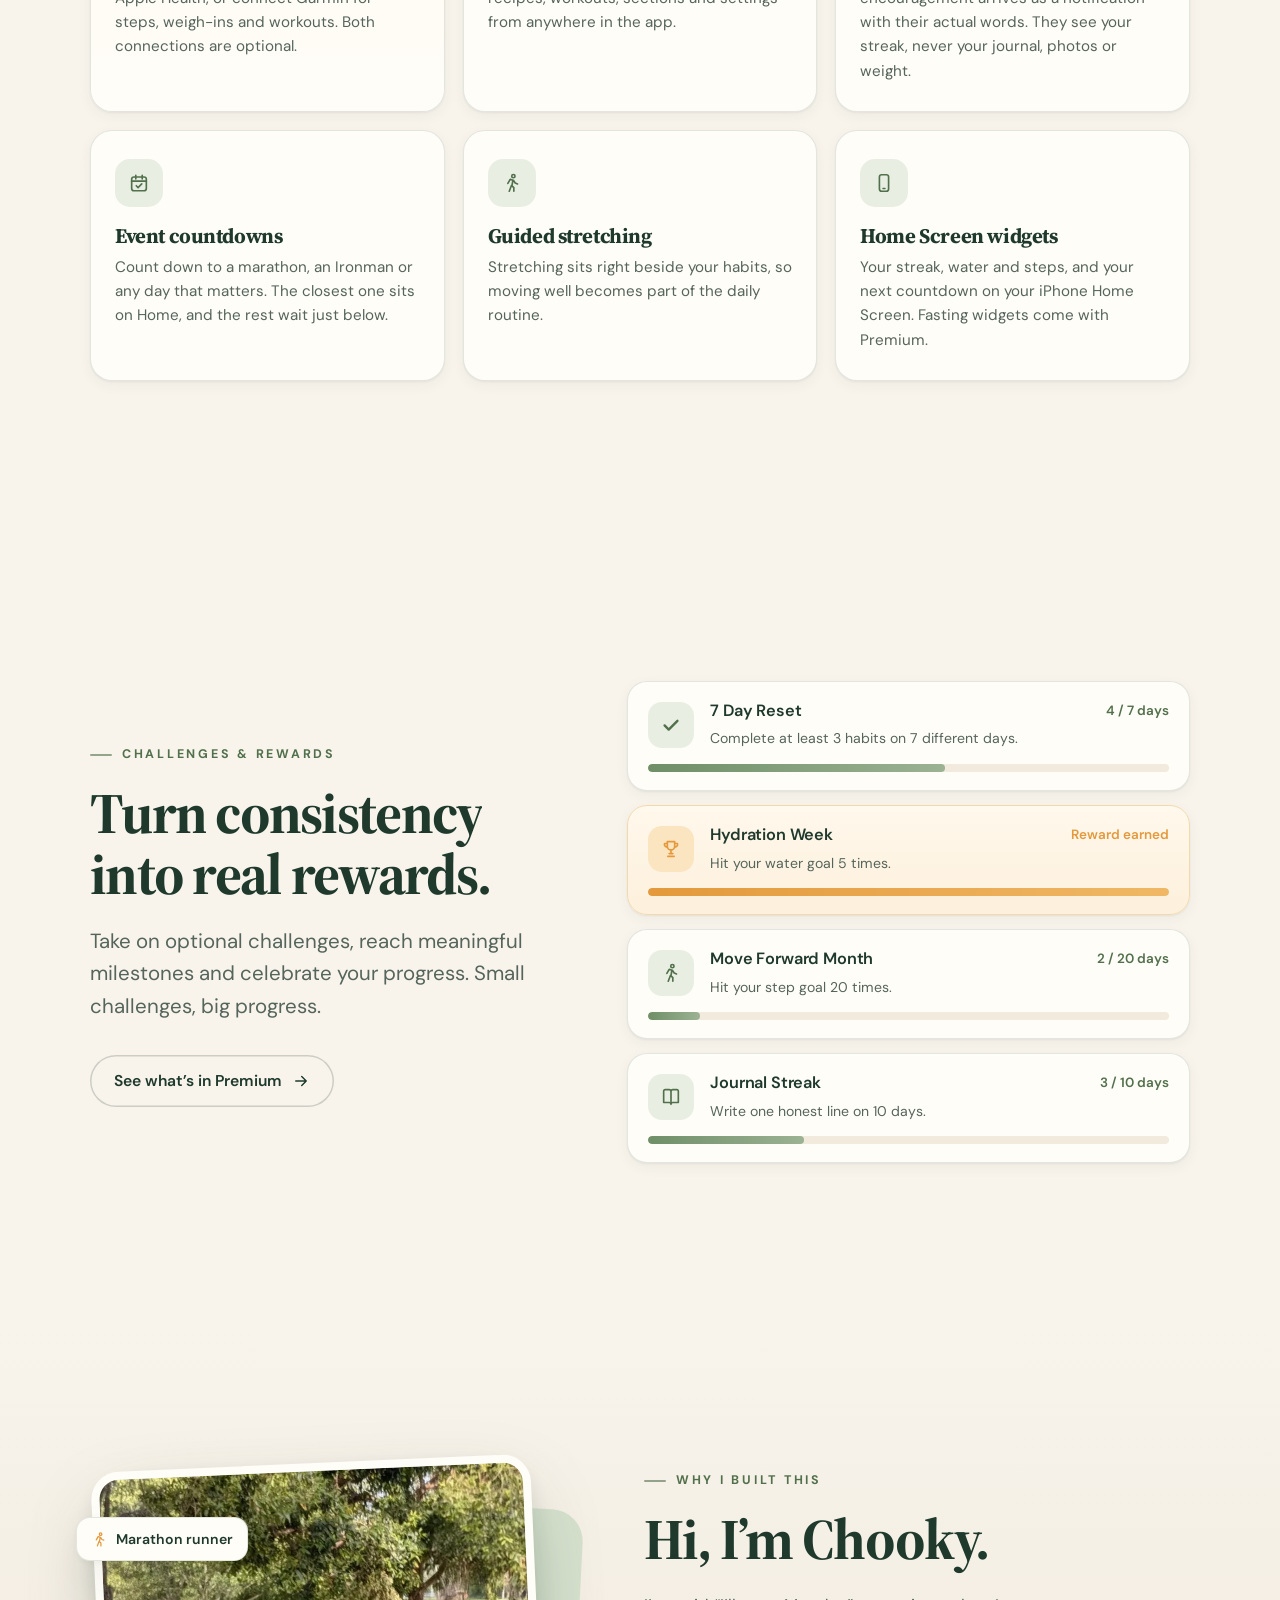
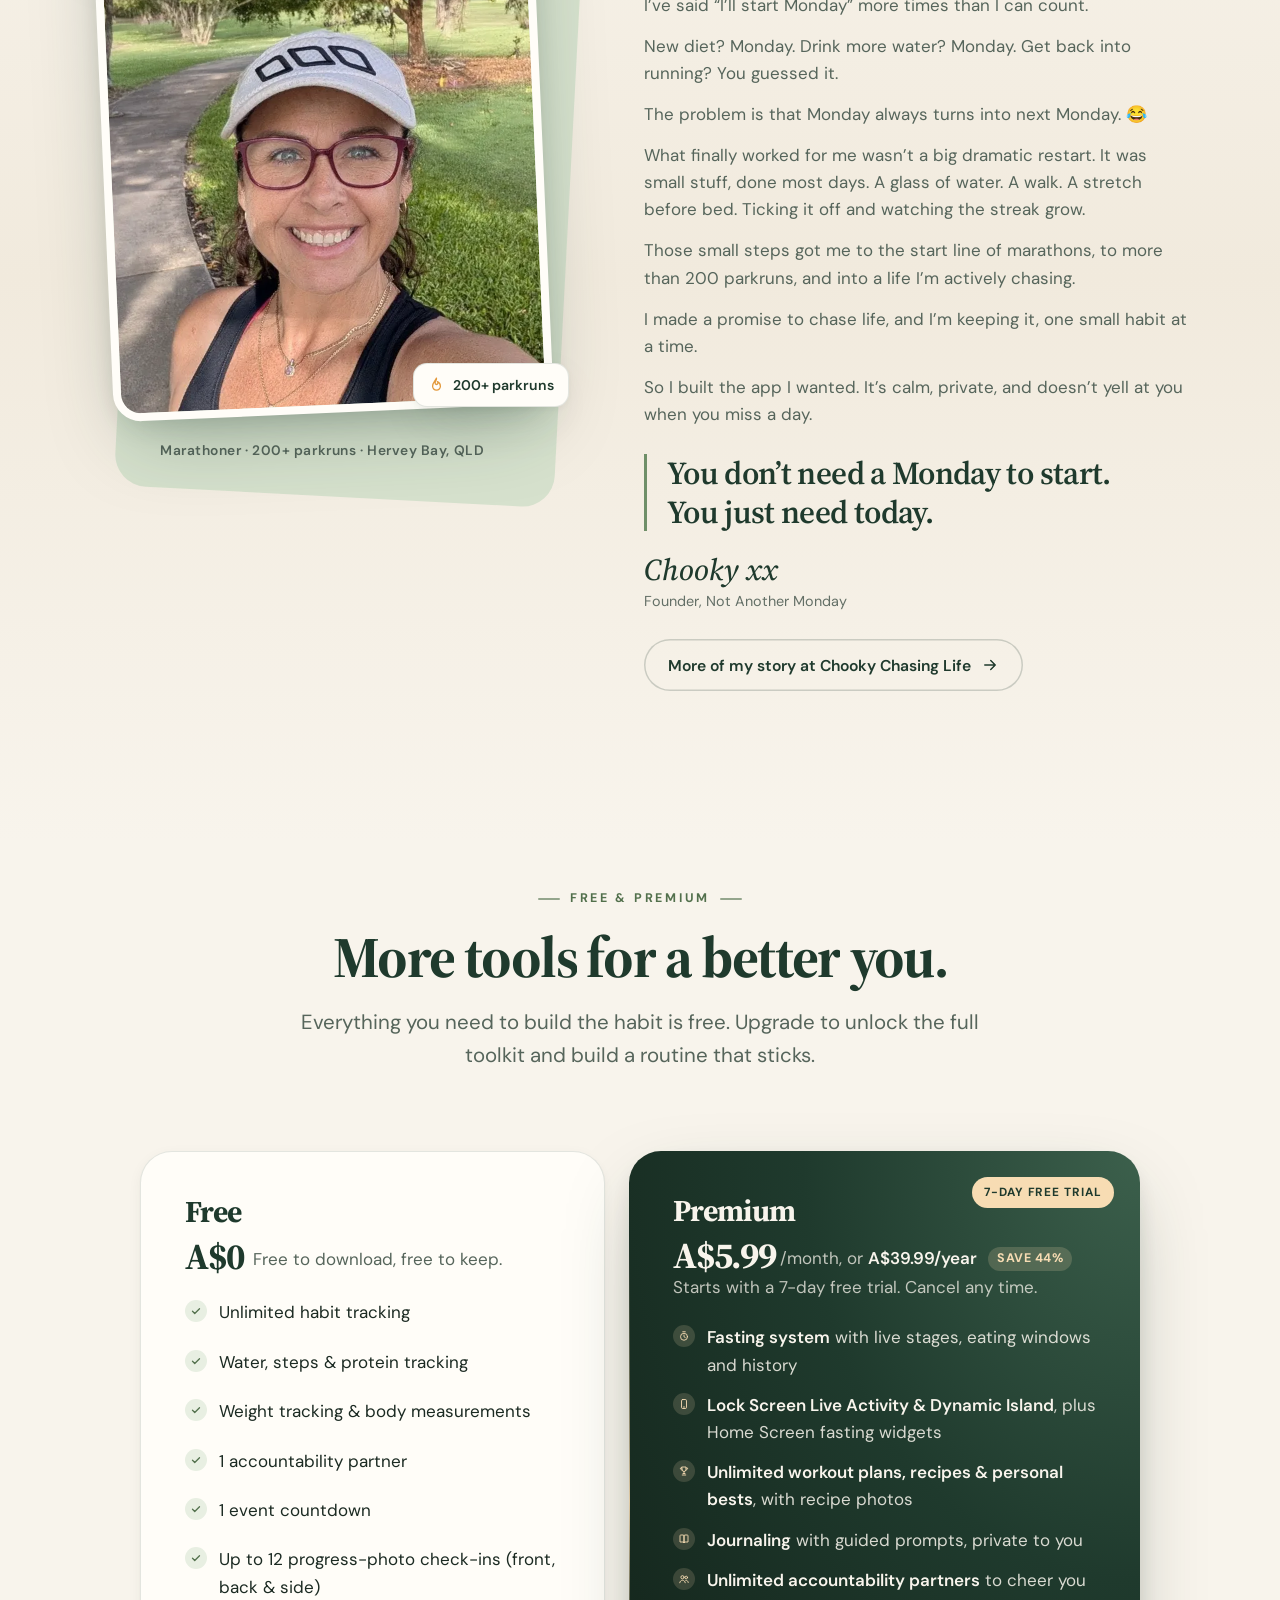
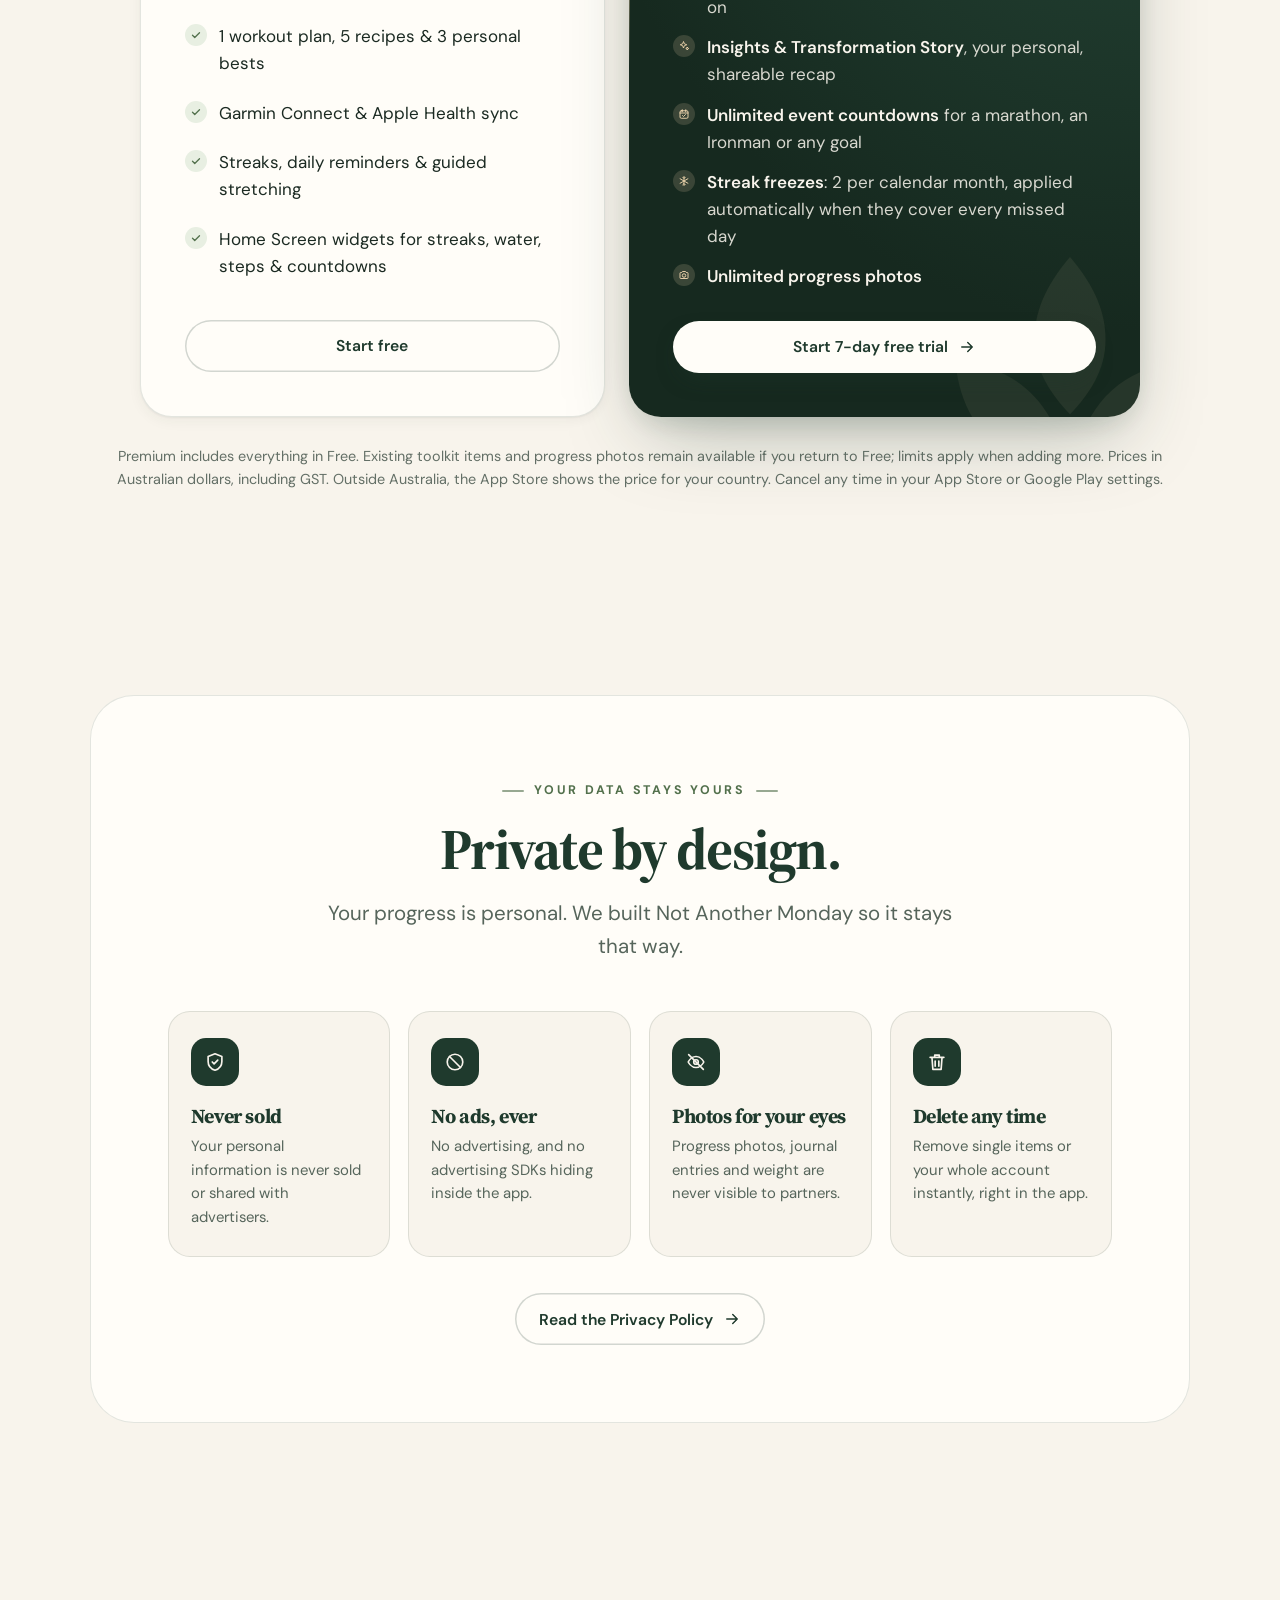
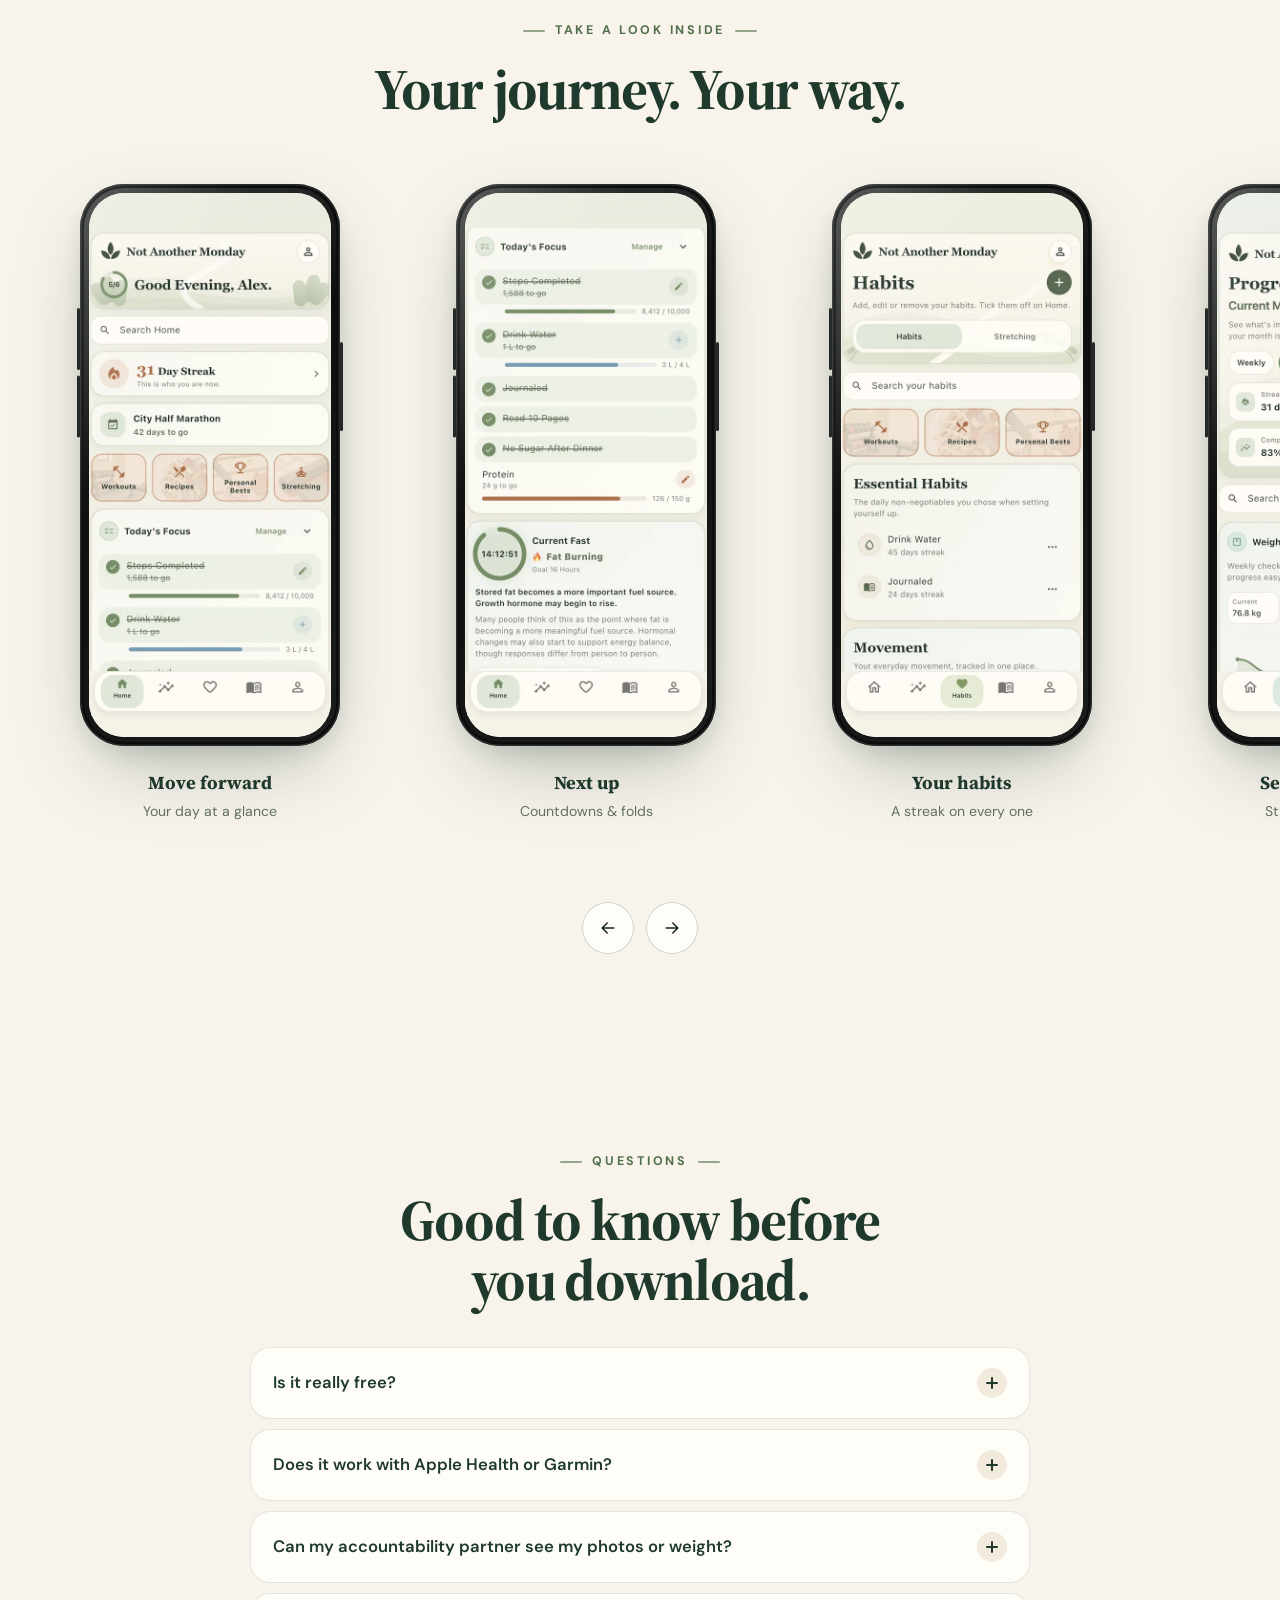
==== commit 589f4bb7: "Website Updates" ====
--- a/index.html
+++ b/index.html
@@ -3,13 +3,13 @@
 <head>
   <meta charset="utf-8">
   <meta name="viewport" content="width=device-width, initial-scale=1, viewport-fit=cover">
-  <title>Not Another Monday – Habit Tracker App for iPhone | Streaks &amp; Fasting</title>
-  <meta name="description" content="Not Another Monday is a calm habit tracker for iPhone. Build positive habits, track water, steps, weight and fasting, plan workouts, save recipes and turn consistency into rewards.">
+  <title>Not Another Monday – Habits, Fasting &amp; Workouts for iPhone</title>
+  <meta name="description" content="Build habits, track fasting, plan workouts, save recipes and celebrate personal bests. A calm iPhone app with Apple Health and Garmin Connect. Start free today.">
   <meta name="theme-color" content="#f8f4ec">
   <meta property="og:type" content="website">
   <meta property="og:site_name" content="Not Another Monday">
   <meta property="og:title" content="Not Another Monday — Small steps. A brighter you.">
-  <meta property="og:description" content="Not Another Monday is a calm habit tracker for iPhone. Build positive habits, track water, steps, weight and fasting, plan workouts, save recipes and turn consistency into rewards.">
+  <meta property="og:description" content="Build habits, track fasting, plan workouts, save recipes and celebrate personal bests. A calm iPhone app with Apple Health and Garmin Connect. Start free today.">
   <meta property="og:image" content="https://notanothermonday.com/assets/og.jpg">
   <meta property="og:image:width" content="1200">
   <meta property="og:image:height" content="630">
@@ -18,7 +18,7 @@
   <meta property="og:url" content="https://notanothermonday.com/">
   <link rel="canonical" href="https://notanothermonday.com/">
   <meta name="twitter:title" content="Not Another Monday — Small steps. A brighter you.">
-  <meta name="twitter:description" content="Not Another Monday is a calm habit tracker for iPhone. Build positive habits, track water, steps, weight and fasting, plan workouts, save recipes and turn consistency into rewards.">
+  <meta name="twitter:description" content="Build habits, track fasting, plan workouts, save recipes and celebrate personal bests. A calm iPhone app with Apple Health and Garmin Connect. Start free today.">
   <meta name="twitter:image" content="https://notanothermonday.com/assets/og.jpg">
   <meta name="apple-itunes-app" content="app-id=6809999070">
   <link rel="icon" href="assets/favicon.ico" sizes="any">
@@ -29,7 +29,8 @@
   <link rel="preconnect" href="https://fonts.googleapis.com">
   <link rel="preconnect" href="https://fonts.gstatic.com" crossorigin>
   <link href="https://fonts.googleapis.com/css2?family=DM+Sans:opsz,wght@9..40,400;9..40,500;9..40,600;9..40,700&family=Source+Serif+4:ital,opsz,wght@0,8..60,500;0,8..60,600;0,8..60,700;1,8..60,500&display=swap" rel="stylesheet">
-  <link rel="stylesheet" href="assets/css/style.css?v=2026111101">
+  <link rel="preload" as="image" href="assets/screens/app/home.webp" fetchpriority="high">
+  <link rel="stylesheet" href="assets/css/style.css?v=2026111401">
   <script>document.documentElement.classList.add("js");setTimeout(function(){if(!window.__namReady){document.documentElement.classList.remove("js");}},2500);</script>
   <script src="assets/js/main.js?v=2026111101" defer></script>
   <script type="application/ld+json">
@@ -73,7 +74,7 @@
    "@type": "MobileApplication",
    "@id": "https://notanothermonday.com/#app",
    "name": "Not Another Monday",
-   "description": "A calm habit tracker for daily habits, water, steps, weight, fasting and journaling, with workouts, recipes, personal bests, a Lock Screen fasting timer, Garmin Connect sync, streaks, challenges and accountability partners.",
+   "description": "A calm iPhone habit tracker with fasting, Home Screen widgets, a Lock Screen Live Activity, workouts, recipes, personal bests, journaling, Apple Health and Garmin Connect sync.",
    "url": "https://notanothermonday.com/",
    "image": "https://notanothermonday.com/assets/icon-512.png",
    "screenshot": [
@@ -99,7 +100,17 @@
    },
    "publisher": {
     "@id": "https://notanothermonday.com/#org"
-   }
+   },
+   "featureList": [
+    "Unlimited habit tracking, water, steps, protein, weight and body measurements",
+    "Apple Health and Garmin Connect sync",
+    "Free: 1 workout plan, 5 recipes, 3 personal bests, 1 accountability partner and 1 event countdown",
+    "Free: 12 progress-photo check-ins and everyday Home Screen widgets",
+    "Premium: unlimited workout plans, recipes, personal bests and recipe photos",
+    "Premium: fasting stages, eating windows and history, Home Screen fasting widgets, Lock Screen Live Activity and Dynamic Island",
+    "Premium: journaling, insights and Transformation Story",
+    "Premium: unlimited partners, countdowns and progress photos; 2 automatic streak freezes per calendar month"
+   ]
   }
  ]
 }
@@ -168,7 +179,8 @@
     <symbol id="i-card" viewBox="0 0 24 24"><g fill="none" stroke="currentColor" stroke-width="1.8" stroke-linecap="round"><rect x="3.5" y="6" width="17" height="12" rx="2.5"/><path d="M3.5 10h17M7 14.5h3"/></g></symbol>
     <symbol id="i-user" viewBox="0 0 24 24"><g fill="none" stroke="currentColor" stroke-width="1.8" stroke-linecap="round"><circle cx="12" cy="8.5" r="3.5"/><path d="M5 20c.8-3.6 3.6-5.5 7-5.5s6.2 1.9 7 5.5"/></g></symbol>
     <symbol id="i-copy" viewBox="0 0 24 24"><g fill="none" stroke="currentColor" stroke-width="1.8" stroke-linejoin="round"><rect x="8" y="8" width="12" height="12" rx="2.5"/><path d="M16 8V5.5A1.5 1.5 0 0014.5 4h-9A1.5 1.5 0 004 5.5v9A1.5 1.5 0 005.5 16H8"/></g></symbol>
-    <symbol id="i-device" viewBox="0 0 24 24"><g fill="none" stroke="currentColor" stroke-width="1.8" stroke-linecap="round"><rect x="7" y="3" width="10" height="18" rx="2.5"/><path d="M11 18h2"/></g></symbol>
+    <symbol id="i-duo" viewBox="0 0 24 24"><g fill="none" stroke="currentColor" stroke-width="1.6" stroke-linecap="round" stroke-linejoin="round"><path d="M12 4L4 3a1.5 1.5 0 00-1.5 1.5v14A1.5 1.5 0 004 20l8 1 8-1a1.5 1.5 0 001.5-1.5v-14A1.5 1.5 0 0020 3zM12 4v17M6 17l2 .3M16 17.3l2-.3"/></g></symbol>
+  <symbol id="i-device" viewBox="0 0 24 24"><g fill="none" stroke="currentColor" stroke-width="1.8" stroke-linecap="round"><rect x="7" y="3" width="10" height="18" rx="2.5"/><path d="M11 18h2"/></g></symbol>
     <symbol id="i-doc" viewBox="0 0 24 24"><g fill="none" stroke="currentColor" stroke-width="1.8" stroke-linecap="round" stroke-linejoin="round"><path d="M6.5 3.5h7l4 4v13h-11z"/><path d="M13.5 3.5v4h4M9 12h6M9 15.5h6"/></g></symbol>
     <symbol id="i-clock" viewBox="0 0 24 24"><g fill="none" stroke="currentColor" stroke-width="1.8" stroke-linecap="round"><circle cx="12" cy="12" r="8.5"/><path d="M12 7.5V12l3 2"/></g></symbol>
   </g>
@@ -184,6 +196,8 @@
       <nav aria-label="Main">
         <ul class="nav-links" id="nav-links">
           <li><a href="./#features">Features</a></li>
+          <li><a href="./#lock-screen">Fasting</a></li>
+          <li><a href="./#toolkit">Toolkit</a></li>
           <li><a href="./#premium">Premium</a></li>
           <li><a href="./support/" data-nav="support">Support</a></li>
           <li><a href="./privacy/" data-nav="privacy">Privacy</a></li>
@@ -218,10 +232,10 @@
 
   <div class="wrap hero-grid">
     <div class="hero-copy">
-      <span class="hero-pill" data-reveal><b>New</b> Workouts, recipes &amp; Garmin<span class="pill-more"> · on the App Store</span></span>
+      <span class="hero-pill" data-reveal><b>New</b> Apple Health &amp; Garmin Connect<span class="pill-more"> · on the App Store</span></span>
       <span class="tagline" data-reveal style="--d:80ms">Consistent action. Better you.</span>
       <h1 class="display" id="hero-title" data-split data-delay="150">Small steps. A brighter you.</h1>
-      <p class="lead" data-reveal style="--d:500ms">Build positive habits, track your progress and feel the change.<span class="lead-more"> Not Another Monday turns “I’ll start next week” into one small win today.</span></p>
+      <p class="lead" data-reveal style="--d:500ms">Build positive habits, plan workouts, save recipes and celebrate personal bests.<span class="lead-more"> Not Another Monday turns “I’ll start next week” into one small win today.</span></p>
       <div class="stores" data-reveal style="--d:650ms" id="download">
         <a class="store store-waitlist" href="#android-waitlist" data-waitlist-link>
           <svg><use href="#i-play"/></svg>
@@ -241,14 +255,15 @@
         <span class="chip soft"><svg><use href="#i-check"/></svg> Free to start</span>
         <span class="chip soft"><svg><use href="#i-sparkles"/></svg> 7-day Premium trial</span>
         <span class="chip soft"><svg><use href="#i-ban"/></svg> No ads, ever</span>
+        <span class="chip soft duo-badge"><svg aria-hidden="true"><use href="#i-duo"/></svg> Optimised for iPhone Duo</span>
       </div>
     </div>
 
     <div class="hero-stage" data-reveal="scale" style="--d:300ms">
-      <div class="phone phone-back b1" aria-hidden="true"><div class="screen"><img src="assets/screens/app/progress.webp" width="524" height="1138" alt=""></div></div>
-      <div class="phone phone-back b2" aria-hidden="true"><div class="screen"><img src="assets/screens/app/recipes.webp" width="524" height="1138" alt=""></div></div>
+      <div class="phone phone-back b1" aria-hidden="true"><div class="screen"><img src="assets/screens/app/progress.webp" width="524" height="1138" alt="" decoding="async" loading="lazy"></div></div>
+      <div class="phone phone-back b2" aria-hidden="true"><div class="screen"><img src="assets/screens/app/recipes.webp" width="524" height="1138" alt="" decoding="async" loading="lazy"></div></div>
       <div class="phone phone-main">
-        <div class="screen"><img src="assets/screens/app/home.webp" width="524" height="1138" alt="Not Another Monday home screen asking “Did you move your life forward today?” with a daily progress ring, streaks and the next event countdown" fetchpriority="high"></div>
+        <div class="screen"><img src="assets/screens/app/home.webp" width="524" height="1138" alt="Not Another Monday home screen asking “Did you move your life forward today?” with a daily progress ring, streaks and the next event countdown" fetchpriority="high" decoding="async" loading="eager"></div>
         <div class="glare"></div>
       </div>
       <div class="float-card c1" aria-hidden="true">
@@ -265,176 +280,16 @@
       </div>
     </div>
   </div>
-  <a class="scroll-cue" href="#how" aria-label="Scroll to learn more"><i></i>Scroll</a>
+  <a class="scroll-cue" href="#lock-screen" aria-label="Scroll to learn more"><i></i>Scroll</a>
 </section>
 
 <!-- ============ MARQUEE ============ -->
 <div class="marquee" aria-hidden="true">
   <div class="marquee-track">
-    <span>Daily habits <svg><use href="#i-mark"/></svg> Water <svg><use href="#i-mark"/></svg> Steps <svg><use href="#i-mark"/></svg> Workouts <svg><use href="#i-mark"/></svg> Recipes <svg><use href="#i-mark"/></svg> Personal bests <svg><use href="#i-mark"/></svg> Fasting <svg><use href="#i-mark"/></svg> Lock Screen timer <svg><use href="#i-mark"/></svg> Journaling <svg><use href="#i-mark"/></svg> Progress photos <svg><use href="#i-mark"/></svg> Garmin Connect <svg><use href="#i-mark"/></svg> Event countdowns <svg><use href="#i-mark"/></svg> Accountability partners <svg><use href="#i-mark"/></svg></span>
-    <span>Daily habits <svg><use href="#i-mark"/></svg> Water <svg><use href="#i-mark"/></svg> Steps <svg><use href="#i-mark"/></svg> Workouts <svg><use href="#i-mark"/></svg> Recipes <svg><use href="#i-mark"/></svg> Personal bests <svg><use href="#i-mark"/></svg> Fasting <svg><use href="#i-mark"/></svg> Lock Screen timer <svg><use href="#i-mark"/></svg> Journaling <svg><use href="#i-mark"/></svg> Progress photos <svg><use href="#i-mark"/></svg> Garmin Connect <svg><use href="#i-mark"/></svg> Event countdowns <svg><use href="#i-mark"/></svg> Accountability partners <svg><use href="#i-mark"/></svg></span>
+    <span>Daily habits <svg><use href="#i-mark"/></svg> Water <svg><use href="#i-mark"/></svg> Steps <svg><use href="#i-mark"/></svg> Workouts <svg><use href="#i-mark"/></svg> Recipes <svg><use href="#i-mark"/></svg> Personal bests <svg><use href="#i-mark"/></svg> Fasting <svg><use href="#i-mark"/></svg> Lock Screen timer <svg><use href="#i-mark"/></svg> Journaling <svg><use href="#i-mark"/></svg> Progress photos <svg><use href="#i-mark"/></svg> Apple Health &amp; Garmin Connect <svg><use href="#i-mark"/></svg> Event countdowns <svg><use href="#i-mark"/></svg> Accountability partners <svg><use href="#i-mark"/></svg></span>
+    <span>Daily habits <svg><use href="#i-mark"/></svg> Water <svg><use href="#i-mark"/></svg> Steps <svg><use href="#i-mark"/></svg> Workouts <svg><use href="#i-mark"/></svg> Recipes <svg><use href="#i-mark"/></svg> Personal bests <svg><use href="#i-mark"/></svg> Fasting <svg><use href="#i-mark"/></svg> Lock Screen timer <svg><use href="#i-mark"/></svg> Journaling <svg><use href="#i-mark"/></svg> Progress photos <svg><use href="#i-mark"/></svg> Apple Health &amp; Garmin Connect <svg><use href="#i-mark"/></svg> Event countdowns <svg><use href="#i-mark"/></svg> Accountability partners <svg><use href="#i-mark"/></svg></span>
   </div>
 </div>
-
-<!-- ============ DAILY CHECK-IN ============ -->
-<section class="section" id="how">
-  <div class="wrap checkin">
-    <div class="checkin-copy">
-      <span class="eyebrow" data-reveal>One question a day</span>
-      <h2 class="h2" data-split>Did you move your life forward today?</h2>
-      <p class="lead" data-reveal>Every day starts with the same honest question. Tick off your habits, watch the ring fill, and let the streak do the motivating. Try it here.</p>
-      <ul class="checkin-points">
-        <li data-reveal style="--d:100ms"><span class="tick"><svg><use href="#i-check"/></svg></span><span><b>Your habits, your pace.</b> Pick focus areas like nutrition, movement, mindfulness, sleep and hydration.</span></li>
-        <li data-reveal style="--d:200ms"><span class="tick"><svg><use href="#i-check"/></svg></span><span><b>Streaks that mean something.</b> Your overall streak counts fully completed days, so every tick matters.</span></li>
-        <li data-reveal style="--d:300ms"><span class="tick"><svg><use href="#i-check"/></svg></span><span><b>A nudge at the right time.</b> Set a daily reminder for whenever you check in.</span></li>
-      </ul>
-    </div>
-
-    <div class="ring-card" data-ring data-reveal="right">
-      <h3>Today’s check-in</h3>
-      <div class="ring">
-        <svg viewBox="0 0 220 220" aria-hidden="true">
-          <circle class="track" cx="110" cy="110" r="100"/>
-          <circle class="bar" cx="110" cy="110" r="100"/>
-        </svg>
-        <div class="ring-burst" aria-hidden="true"></div>
-        <div class="ring-label" aria-live="polite">
-          <span class="t">Move Forward</span>
-          <span class="n">0 / 4</span>
-          <small>habits completed</small>
-        </div>
-      </div>
-      <ul class="habit-list">
-        <li><button class="habit" aria-pressed="false" data-streak="6"><span class="box"><svg><use href="#i-check"/></svg></span><span class="hi"><svg><use href="#i-sun"/></svg></span><span class="name">Morning walk</span><span class="streak">6 days</span></button></li>
-        <li><button class="habit" aria-pressed="false" data-streak="11"><span class="box"><svg><use href="#i-check"/></svg></span><span class="hi"><svg><use href="#i-walk"/></svg></span><span class="name">10,000 steps</span><span class="streak">11 days</span></button></li>
-        <li><button class="habit" aria-pressed="false" data-streak="11"><span class="box"><svg><use href="#i-check"/></svg></span><span class="hi"><svg><use href="#i-drop"/></svg></span><span class="name">Drank 3 L of water</span><span class="streak">11 days</span></button></li>
-        <li><button class="habit" aria-pressed="false" data-streak="3"><span class="box"><svg><use href="#i-check"/></svg></span><span class="hi"><svg><use href="#i-book"/></svg></span><span class="name">Journaled</span><span class="streak">3 days</span></button></li>
-      </ul>
-    </div>
-  </div>
-</section>
-
-<!-- ============ FEATURE STORY ============ -->
-<section class="section story" id="features" data-story>
-  <div class="wrap">
-    <div class="section-head">
-      <span class="eyebrow center" data-reveal>Everything in one calm place</span>
-      <h2 class="h2" data-split>Built for the days you don’t feel like it.</h2>
-      <p class="lead" data-reveal>Habits, hydration, movement, fasting, journaling and body check-ins, designed to feel encouraging rather than demanding.</p>
-    </div>
-
-    <div class="story-grid">
-      <div class="story-stage">
-        <div class="halo" aria-hidden="true"></div>
-        <div class="ring-deco" aria-hidden="true"></div>
-        <div class="phone">
-          <div class="screen">
-            <img src="assets/screens/app/home.webp" width="524" height="1138" alt="Home screen with the daily ring, overall streak and the next event countdown" loading="lazy">
-            <img src="assets/screens/app/habits.webp" width="524" height="1138" alt="Habits screen with today’s habits and a streak on each one" loading="lazy">
-            <img src="assets/screens/app/progress.webp" width="524" height="1138" alt="Progress screen with streaks, weight trend and consistency" loading="lazy">
-            <img src="assets/screens/app/fasting.webp" width="524" height="1138" alt="Fasting tracker showing the current stage and timeline" loading="lazy">
-            <img src="assets/screens/app/journal.webp" width="524" height="1138" alt="Journal screen with today’s mood and entry" loading="lazy">
-          </div>
-          <div class="glare"></div>
-          <div class="story-dots" aria-hidden="true"><i></i><i></i><i></i><i></i><i></i></div>
-        </div>
-      </div>
-
-      <div class="story-steps">
-        <article class="story-step">
-          <span class="num">01 · Your quick-look home</span>
-          <h3 class="h2">Today, at a glance.</h3>
-          <p class="lead">Your ring, your streak and the closest event countdown sit right at the top. Everything else waits in tidy folds below, so Home stays a quick look, not a long scroll.</p>
-          <div class="chips"><span class="chip"><svg><use href="#i-flame"/></svg> Overall streak</span><span class="chip"><svg><use href="#i-calendar"/></svg> Next event countdown</span><span class="chip"><svg><use href="#i-search"/></svg> Search the whole app</span></div>
-          <div class="phone"><div class="screen"><img src="assets/screens/app/home.webp" width="524" height="1138" alt="Home screen with the daily ring, overall streak and the next event countdown" loading="lazy"></div></div>
-        </article>
-        <article class="story-step">
-          <span class="num">02 · Habits</span>
-          <h3 class="h2">Your habits, your way.</h3>
-          <p class="lead">Add, edit and tick off habits, each with its own streak. Adding a new habit never resets the streak you’ve already built.</p>
-          <div class="chips"><span class="chip"><svg><use href="#i-check"/></svg> Per-habit streaks</span><span class="chip"><svg><use href="#i-bell"/></svg> Daily reminders</span><span class="chip"><svg><use href="#i-heart"/></svg> Guided stretching</span></div>
-          <div class="phone"><div class="screen"><img src="assets/screens/app/habits.webp" width="524" height="1138" alt="Habits screen with today’s habits and a streak on each one" loading="lazy"></div></div>
-        </article>
-        <article class="story-step">
-          <span class="num">03 · Progress</span>
-          <h3 class="h2">See how far you’ve come.</h3>
-          <p class="lead">Your weight trend towards your goal, body measurements, private progress photos and a consistency calendar for every habit, all in one place.</p>
-          <div class="chips"><span class="chip"><svg><use href="#i-scale"/></svg> Weight goal chart</span><span class="chip"><svg><use href="#i-camera"/></svg> Private progress photos</span><span class="chip"><svg><use href="#i-calendar"/></svg> Consistency calendars</span></div>
-          <div class="phone"><div class="screen"><img src="assets/screens/app/progress.webp" width="524" height="1138" alt="Progress screen with streaks, weight trend and consistency" loading="lazy"></div></div>
-        </article>
-        <article class="story-step">
-          <span class="num">04 · Fasting</span>
-          <h3 class="h2">Fast with a friendly guide.</h3>
-          <p class="lead">Start a fast or follow a 16:8 eating window. Live stages show what may be happening in your body, and every fast you finish is saved to your history.</p>
-          <div class="chips"><span class="chip"><svg><use href="#i-timer"/></svg> Live fasting stages</span><span class="chip"><svg><use href="#i-clock"/></svg> 16:8 &amp; OMAD windows</span><span class="chip"><svg><use href="#i-device"/></svg> Lock Screen timer</span></div>
-          <div class="phone"><div class="screen"><img src="assets/screens/app/fasting.webp" width="524" height="1138" alt="Fasting tracker showing the current stage and timeline" loading="lazy"></div></div>
-        </article>
-        <article class="story-step">
-          <span class="num">05 · Journal</span>
-          <h3 class="h2">One honest line a day.</h3>
-          <p class="lead">Pick a mood and write a line. Add more when you feel like it. Older entries fold away neatly, so the page stays light however often you write.</p>
-          <div class="chips"><span class="chip"><svg><use href="#i-book"/></svg> Mood &amp; one line</span><span class="chip"><svg><use href="#i-sparkles"/></svg> Guided prompts</span><span class="chip"><svg><use href="#i-lock"/></svg> Private to you</span></div>
-          <div class="phone"><div class="screen"><img src="assets/screens/app/journal.webp" width="524" height="1138" alt="Journal screen with today’s mood and entry" loading="lazy"></div></div>
-        </article>
-      </div>
-    </div>
-  </div>
-</section>
-
-<!-- ============ TOOLKIT ============ -->
-<section class="section toolkit" id="toolkit" aria-labelledby="toolkit-title" data-toolkit>
-  <div class="wrap">
-    <div class="section-head">
-      <span class="eyebrow center" data-reveal>New · Your training toolkit</span>
-      <h2 class="h2" id="toolkit-title" data-split>Train. Cook. Beat your best.</h2>
-      <p class="lead" data-reveal>Workouts, recipes and personal bests now live right beside your habits, so the whole routine is in one calm place.</p>
-    </div>
-    <div class="tk-grid">
-      <div class="tk-copy" data-reveal="left">
-        <div class="tk-tabs" role="tablist" aria-label="Toolkit">
-          <button class="tk-tab" role="tab" id="tk-tab-workouts" aria-controls="tk-panel-workouts" aria-selected="true" tabindex="0" data-tk="0"><svg aria-hidden="true"><use href="#i-trophy"/></svg>Workouts<i class="tk-bar" aria-hidden="true"></i></button>
-          <button class="tk-tab" role="tab" id="tk-tab-recipes" aria-controls="tk-panel-recipes" aria-selected="false" tabindex="-1" data-tk="1"><svg aria-hidden="true"><use href="#i-heart"/></svg>Recipes<i class="tk-bar" aria-hidden="true"></i></button>
-          <button class="tk-tab" role="tab" id="tk-tab-bests" aria-controls="tk-panel-bests" aria-selected="false" tabindex="-1" data-tk="2"><svg aria-hidden="true"><use href="#i-flame"/></svg>Personal bests<i class="tk-bar" aria-hidden="true"></i></button>
-        </div>
-        <div class="tk-panel is-active" role="tabpanel" id="tk-panel-workouts" aria-labelledby="tk-tab-workouts">
-          <h3>Plans that fit your week.</h3>
-          <p>Start from a template or build your own. Pick your training days, get a reminder, then tick off each set as you go.</p>
-          <ul><li><span class="tick"><svg><use href="#i-check"/></svg></span><span>Push, pull, legs and more, ready to go</span></li><li><span class="tick"><svg><use href="#i-check"/></svg></span><span>Swap an exercise when the machine’s taken</span></li><li><span class="tick"><svg><use href="#i-check"/></svg></span><span>Every session saved to your history</span></li></ul>
-        </div>
-        <div class="tk-panel" role="tabpanel" id="tk-panel-recipes" aria-labelledby="tk-tab-recipes" hidden>
-          <h3>Recipes worth repeating.</h3>
-          <p>Save your go-to meals with prep, cook and rest times and nutrition per serving. Find any of them in a second.</p>
-          <ul><li><span class="tick"><svg><use href="#i-check"/></svg></span><span>Search by title, category, tag or ingredient</span></li><li><span class="tick"><svg><use href="#i-check"/></svg></span><span>Share as a picture or a link, with your name on it</span></li><li><span class="tick"><svg><use href="#i-check"/></svg></span><span>Make a copy to tweak, edit any time</span></li></ul>
-        </div>
-        <div class="tk-panel" role="tabpanel" id="tk-panel-bests" aria-labelledby="tk-tab-bests" hidden>
-          <h3>Beat your best.</h3>
-          <p>Keep your lifts, times and paces in one place, with the history behind each one, and a little celebration every time you beat one.</p>
-          <ul><li><span class="tick"><svg><use href="#i-check"/></svg></span><span>Lifts, runs and paces</span></li><li><span class="tick"><svg><use href="#i-check"/></svg></span><span>History for every record</span></li><li><span class="tick"><svg><use href="#i-check"/></svg></span><span>Confetti when you set a new record</span></li></ul>
-        </div>
-        <p class="tk-note"><svg aria-hidden="true"><use href="#i-sparkles"/></svg>Free includes 1 workout plan, 5 recipes and 3 personal bests. Premium makes them unlimited.</p>
-      </div>
-      <div class="tk-stage" data-reveal="right" aria-hidden="true">
-        <div class="tk-glow"></div>
-        <div class="phone tk-back"><div class="screen">
-            <img class="is-active" src="assets/screens/app/workout-log.webp" width="524" height="1138" alt="" loading="lazy">
-            <img class="" src="assets/screens/app/recipe.webp" width="524" height="1138" alt="" loading="lazy">
-            <img class="" src="assets/screens/app/workout-plan.webp" width="524" height="1138" alt="" loading="lazy">
-        </div></div>
-        <div class="phone tk-front"><div class="screen">
-            <img class="is-active" src="assets/screens/app/workouts.webp" width="524" height="1138" alt="Workout plans screen" loading="lazy">
-            <img class="" src="assets/screens/app/recipes.webp" width="524" height="1138" alt="Recipe list with categories and search" loading="lazy">
-            <img class="" src="assets/screens/app/pbs.webp" width="524" height="1138" alt="Personal bests screen" loading="lazy">
-        </div><div class="glare"></div></div>
-        <div class="tk-chip c1 is-active" data-tk-chip="0"><svg><use href="#i-bell"/></svg>Workout reminder · 7:00 am</div>
-        <div class="tk-chip c2 is-active" data-tk-chip="0"><svg><use href="#i-check"/></svg>Set 3 done · 120 kg × 5</div>
-        <div class="tk-chip c1" data-tk-chip="1"><svg><use href="#i-search"/></svg>Search “chicken”</div>
-        <div class="tk-chip c2" data-tk-chip="1"><svg><use href="#i-users"/></svg>Shared by Sam Lee</div>
-        <div class="tk-chip c1" data-tk-chip="2"><svg><use href="#i-trophy"/></svg>New PB · Squat 100 kg</div>
-        <div class="tk-chip c2" data-tk-chip="2"><svg><use href="#i-walk"/></svg>5K · 24:48</div>
-      </div>
-    </div>
-  </div>
-</section>
 
 <!-- ============ LOCK SCREEN ============ -->
 <section class="lockscreen" id="lock-screen" aria-labelledby="lock-title" data-lock data-style="moss">
@@ -444,8 +299,8 @@
   </div>
   <div class="wrap lock-grid">
     <div class="lock-copy">
-      <span class="eyebrow" data-reveal>Premium · Lock Screen timer</span>
-      <h2 class="h2" id="lock-title" data-split>Your fast, right on your Lock Screen.</h2>
+      <span class="eyebrow" data-reveal>Premium · Fasting at a glance</span>
+      <h2 class="h2" id="lock-title" data-split>Your fast, on your Home &amp; Lock Screen.</h2>
       <p class="lead" data-reveal>Start a fast and a live timer follows you to the Lock Screen and the Dynamic Island, with the current stage and a ring that fills towards your goal. No need to open the app to check in.</p>
       <div class="lock-styles" data-reveal style="--d:120ms">
         <span class="lock-styles-label" id="lock-style-label">Pick a style to match your wallpaper</span>
@@ -461,6 +316,14 @@
         <li><svg aria-hidden="true"><use href="#i-device"/></svg>Home Screen fasting widgets</li>
         <li><svg aria-hidden="true"><use href="#i-clock"/></svg>16:8, 18:6 and OMAD eating windows</li>
       </ul>
+      <div class="fast-widget-showcase" data-reveal role="group" aria-label="Illustration of a Home Screen fasting widget">
+        <h3>Home Screen fasting widgets</h3>
+        <div class="fast-widget">
+          <span class="fast-widget-icon" aria-hidden="true"><svg><use href="#i-timer"/></svg></span>
+          <span><small>FASTING · FAT BURNING</small><strong data-fast-clock>14:32:08</strong><span>Your fast, one glance away.</span></span>
+        </div>
+        <p>Keep your fasting timer on the Home Screen, alongside your everyday apps.</p>
+      </div>
       <p class="lock-health" data-reveal>A wellbeing tool, not medical advice. Talk to your doctor before you start fasting.</p>
     </div>
 
@@ -489,6 +352,166 @@
   </div>
 </section>
 
+<!-- ============ DAILY CHECK-IN ============ -->
+<section class="section" id="how">
+  <div class="wrap checkin">
+    <div class="checkin-copy">
+      <span class="eyebrow" data-reveal>One question a day</span>
+      <h2 class="h2" data-split>Did you move your life forward today?</h2>
+      <p class="lead" data-reveal>Every day starts with the same honest question. Tick off your habits, watch the ring fill, and let the streak do the motivating. Try it here.</p>
+      <ul class="checkin-points">
+        <li data-reveal style="--d:100ms"><span class="tick"><svg><use href="#i-check"/></svg></span><span><b>Your habits, your pace.</b> Pick focus areas like nutrition, movement, mindfulness, sleep and hydration.</span></li>
+        <li data-reveal style="--d:200ms"><span class="tick"><svg><use href="#i-check"/></svg></span><span><b>Streaks that mean something.</b> Your overall streak counts completed days, including days protected by a Premium streak freeze. New habits get a first-day grace period.</span></li>
+        <li data-reveal style="--d:300ms"><span class="tick"><svg><use href="#i-check"/></svg></span><span><b>A nudge at the right time.</b> Set a daily reminder for whenever you check in.</span></li>
+      </ul>
+    </div>
+
+    <div class="ring-card" data-ring data-reveal="right">
+      <h3>Today’s check-in</h3>
+      <div class="ring">
+        <svg viewBox="0 0 220 220" aria-hidden="true">
+          <circle class="track" cx="110" cy="110" r="100"/>
+          <circle class="bar" cx="110" cy="110" r="100"/>
+        </svg>
+        <div class="ring-burst" aria-hidden="true"></div>
+        <div class="ring-label" aria-live="polite">
+          <span class="t">Move Forward</span>
+          <span class="n">0 / 4</span>
+          <small>habits completed</small>
+        </div>
+      </div>
+      <ul class="habit-list">
+        <li><button class="habit" aria-pressed="false" data-streak="6"><span class="box"><svg><use href="#i-check"/></svg></span><span class="hi"><svg><use href="#i-sun"/></svg></span><span class="name">Morning walk</span><span class="streak">6 days</span></button></li>
+        <li><button class="habit" aria-pressed="false" data-streak="11"><span class="box"><svg><use href="#i-check"/></svg></span><span class="hi"><svg><use href="#i-walk"/></svg></span><span class="name">10,000 steps</span><span class="streak">11 days</span></button></li>
+        <li><button class="habit" aria-pressed="false" data-streak="11"><span class="box"><svg><use href="#i-check"/></svg></span><span class="hi"><svg><use href="#i-drop"/></svg></span><span class="name">Drank 3 L of water</span><span class="streak">11 days</span></button></li>
+        <li><button class="habit" aria-pressed="false" data-streak="3"><span class="box"><svg><use href="#i-check"/></svg></span><span class="hi"><svg><use href="#i-book"/></svg></span><span class="name">Journaled</span><span class="streak">3 days</span></button></li>
+      </ul>
+    </div>
+  </div>
+</section>
+
+<!-- ============ FEATURE STORY ============ -->
+<section class="section story" id="features" data-story>
+  <div class="wrap">
+    <div class="section-head">
+      <span class="eyebrow center" data-reveal>Everything in one calm place</span>
+      <h2 class="h2" data-split>Built for the days you don’t feel like it.</h2>
+      <p class="lead" data-reveal>Habits, hydration, movement, fasting, journaling and body check-ins, designed to feel encouraging rather than demanding.</p>
+    </div>
+
+    <div class="story-grid">
+      <div class="story-stage">
+        <div class="halo" aria-hidden="true"></div>
+        <div class="ring-deco" aria-hidden="true"></div>
+        <div class="phone">
+          <div class="screen">
+            <img src="assets/screens/app/home.webp" width="524" height="1138" alt="Home screen with the daily ring, overall streak and the next event countdown" loading="lazy" decoding="async">
+            <img src="assets/screens/app/habits.webp" width="524" height="1138" alt="Habits screen with today’s habits and a streak on each one" loading="lazy" decoding="async">
+            <img src="assets/screens/app/progress.webp" width="524" height="1138" alt="Progress screen with streaks, weight trend and consistency" loading="lazy" decoding="async">
+            <img src="assets/screens/app/fasting.webp" width="524" height="1138" alt="Fasting tracker showing the current stage and timeline" loading="lazy" decoding="async">
+            <img src="assets/screens/app/journal.webp" width="524" height="1138" alt="Journal screen with today’s mood and entry" loading="lazy" decoding="async">
+          </div>
+          <div class="glare"></div>
+          <div class="story-dots" aria-hidden="true"><i></i><i></i><i></i><i></i><i></i></div>
+        </div>
+      </div>
+
+      <div class="story-steps">
+        <article class="story-step">
+          <span class="num">01 · Your quick-look home</span>
+          <h3 class="h2">Today, at a glance.</h3>
+          <p class="lead">Your ring, your streak and the closest event countdown sit right at the top. Everything else waits in tidy folds below, so Home stays a quick look, not a long scroll.</p>
+          <div class="chips"><span class="chip"><svg><use href="#i-flame"/></svg> Overall streak</span><span class="chip"><svg><use href="#i-calendar"/></svg> Next event countdown</span><span class="chip"><svg><use href="#i-search"/></svg> Search the whole app</span></div>
+          <div class="phone"><div class="screen"><img src="assets/screens/app/home.webp" width="524" height="1138" alt="Home screen with the daily ring, overall streak and the next event countdown" loading="lazy" decoding="async"></div></div>
+        </article>
+        <article class="story-step">
+          <span class="num">02 · Habits</span>
+          <h3 class="h2">Your habits, your way.</h3>
+          <p class="lead">Add, edit and tick off habits, each with its own streak. Adding a new habit never resets the streak you’ve already built.</p>
+          <div class="chips"><span class="chip"><svg><use href="#i-check"/></svg> Per-habit streaks</span><span class="chip"><svg><use href="#i-bell"/></svg> Daily reminders</span><span class="chip"><svg><use href="#i-heart"/></svg> Guided stretching</span></div>
+          <div class="phone"><div class="screen"><img src="assets/screens/app/habits.webp" width="524" height="1138" alt="Habits screen with today’s habits and a streak on each one" loading="lazy" decoding="async"></div></div>
+        </article>
+        <article class="story-step">
+          <span class="num">03 · Progress</span>
+          <h3 class="h2">See how far you’ve come.</h3>
+          <p class="lead">Your weight trend towards your goal, body measurements, private progress photos and a consistency calendar for every habit, all in one place.</p>
+          <div class="chips"><span class="chip"><svg><use href="#i-scale"/></svg> Weight goal chart</span><span class="chip"><svg><use href="#i-camera"/></svg> Private progress photos</span><span class="chip"><svg><use href="#i-calendar"/></svg> Consistency calendars</span></div>
+          <div class="phone"><div class="screen"><img src="assets/screens/app/progress.webp" width="524" height="1138" alt="Progress screen with streaks, weight trend and consistency" loading="lazy" decoding="async"></div></div>
+        </article>
+        <article class="story-step">
+          <span class="num">04 · Fasting</span>
+          <h3 class="h2">Fast with a friendly guide.</h3>
+          <p class="lead">Start a fast or follow a 16:8 eating window. Live stages show what may be happening in your body, and every fast you finish is saved to your history.</p>
+          <div class="chips"><span class="chip"><svg><use href="#i-timer"/></svg> Live fasting stages</span><span class="chip"><svg><use href="#i-clock"/></svg> 16:8 &amp; OMAD windows</span><span class="chip"><svg><use href="#i-device"/></svg> Lock Screen timer</span></div>
+          <div class="phone"><div class="screen"><img src="assets/screens/app/fasting.webp" width="524" height="1138" alt="Fasting tracker showing the current stage and timeline" loading="lazy" decoding="async"></div></div>
+        </article>
+        <article class="story-step">
+          <span class="num">05 · Journal</span>
+          <h3 class="h2">One honest line a day.</h3>
+          <p class="lead">Pick a mood and write a line. Add more when you feel like it. Older entries fold away neatly, so the page stays light however often you write.</p>
+          <div class="chips"><span class="chip"><svg><use href="#i-book"/></svg> Mood &amp; one line</span><span class="chip"><svg><use href="#i-sparkles"/></svg> Guided prompts</span><span class="chip"><svg><use href="#i-lock"/></svg> Private to you</span></div>
+          <div class="phone"><div class="screen"><img src="assets/screens/app/journal.webp" width="524" height="1138" alt="Journal screen with today’s mood and entry" loading="lazy" decoding="async"></div></div>
+        </article>
+      </div>
+    </div>
+  </div>
+</section>
+
+<!-- ============ TOOLKIT ============ -->
+<section class="section toolkit" id="toolkit" aria-labelledby="toolkit-title" data-toolkit>
+  <div class="wrap">
+    <div class="section-head">
+      <span class="eyebrow center" data-reveal>New · Your training toolkit</span>
+      <h2 class="h2" id="toolkit-title" data-split>Train. Cook. Beat your best.</h2>
+      <p class="lead" data-reveal>Workouts, recipes and personal bests now live right beside your habits, so the whole routine is in one calm place.</p>
+    </div>
+    <div class="tk-grid">
+      <div class="tk-copy" data-reveal="left">
+        <div class="tk-tabs" role="tablist" aria-label="Toolkit">
+          <button class="tk-tab" role="tab" id="tk-tab-workouts" aria-controls="tk-panel-workouts" aria-selected="true" tabindex="0" data-tk="0"><svg aria-hidden="true"><use href="#i-trophy"/></svg>Workouts<i class="tk-bar" aria-hidden="true"></i></button>
+          <button class="tk-tab" role="tab" id="tk-tab-recipes" aria-controls="tk-panel-recipes" aria-selected="false" tabindex="-1" data-tk="1"><svg aria-hidden="true"><use href="#i-heart"/></svg>Recipes<i class="tk-bar" aria-hidden="true"></i></button>
+          <button class="tk-tab" role="tab" id="tk-tab-bests" aria-controls="tk-panel-bests" aria-selected="false" tabindex="-1" data-tk="2"><svg aria-hidden="true"><use href="#i-flame"/></svg>Personal bests<i class="tk-bar" aria-hidden="true"></i></button>
+        </div>
+        <div class="tk-panel is-active" role="tabpanel" id="tk-panel-workouts" aria-labelledby="tk-tab-workouts">
+          <h3>Plans that fit your week.</h3>
+          <p>Start from a template or build your own. Pick your training days, get a reminder, then tick off each set as you go.</p>
+          <ul><li><span class="tick"><svg><use href="#i-check"/></svg></span><span>Push, pull, legs and more, ready to go</span></li><li><span class="tick"><svg><use href="#i-check"/></svg></span><span>Swap an exercise when the machine’s taken</span></li><li><span class="tick"><svg><use href="#i-check"/></svg></span><span>Every session saved to your history</span></li></ul>
+        </div>
+        <div class="tk-panel" role="tabpanel" id="tk-panel-recipes" aria-labelledby="tk-tab-recipes" hidden>
+          <h3>Recipes worth repeating.</h3>
+          <p>Save your go-to meals with prep, cook and rest times and nutrition per serving. Find any of them in a second.</p>
+          <ul><li><span class="tick"><svg><use href="#i-check"/></svg></span><span>Search by title, category, tag or ingredient</span></li><li><span class="tick"><svg><use href="#i-check"/></svg></span><span>Share as a picture or a link, with your name on it</span></li><li><span class="tick"><svg><use href="#i-check"/></svg></span><span>Make a copy to tweak, edit any time</span></li></ul>
+        </div>
+        <div class="tk-panel" role="tabpanel" id="tk-panel-bests" aria-labelledby="tk-tab-bests" hidden>
+          <h3>Beat your best.</h3>
+          <p>Keep your lifts, times and paces in one place, with the history behind each one, and a little celebration every time you beat one.</p>
+          <ul><li><span class="tick"><svg><use href="#i-check"/></svg></span><span>Lifts, runs and paces</span></li><li><span class="tick"><svg><use href="#i-check"/></svg></span><span>History for every record</span></li><li><span class="tick"><svg><use href="#i-check"/></svg></span><span>Confetti when you set a new record</span></li></ul>
+        </div>
+        <p class="tk-note"><svg aria-hidden="true"><use href="#i-sparkles"/></svg>Free includes 1 workout plan, 5 recipes and 3 personal bests. Premium makes them unlimited.</p>
+      </div>
+      <div class="tk-stage" data-reveal="right" aria-hidden="true">
+        <div class="tk-glow"></div>
+        <div class="phone tk-back"><div class="screen">
+            <img class="is-active" src="assets/screens/app/workout-log.webp" width="524" height="1138" alt="" loading="lazy" decoding="async">
+            <img class="" src="assets/screens/app/recipe.webp" width="524" height="1138" alt="" loading="lazy" decoding="async">
+            <img class="" src="assets/screens/app/workout-plan.webp" width="524" height="1138" alt="" loading="lazy" decoding="async">
+        </div></div>
+        <div class="phone tk-front"><div class="screen">
+            <img class="is-active" src="assets/screens/app/workouts.webp" width="524" height="1138" alt="Workout plans with scheduled training days and saved routines" loading="lazy" decoding="async">
+            <img class="" src="assets/screens/app/recipes.webp" width="524" height="1138" alt="Recipe list with categories and search" loading="lazy" decoding="async">
+            <img class="" src="assets/screens/app/pbs.webp" width="524" height="1138" alt="Personal best records for lifts, times and paces, with record history" loading="lazy" decoding="async">
+        </div><div class="glare"></div></div>
+        <div class="tk-chip c1 is-active" data-tk-chip="0"><svg><use href="#i-bell"/></svg>Workout reminder · 7:00 am</div>
+        <div class="tk-chip c2 is-active" data-tk-chip="0"><svg><use href="#i-check"/></svg>Set 3 done · 120 kg × 5</div>
+        <div class="tk-chip c1" data-tk-chip="1"><svg><use href="#i-search"/></svg>Search “chicken”</div>
+        <div class="tk-chip c2" data-tk-chip="1"><svg><use href="#i-users"/></svg>Shared by Sam Lee</div>
+        <div class="tk-chip c1" data-tk-chip="2"><svg><use href="#i-trophy"/></svg>New PB · Squat 100 kg</div>
+        <div class="tk-chip c2" data-tk-chip="2"><svg><use href="#i-walk"/></svg>5K · 24:48</div>
+      </div>
+    </div>
+  </div>
+</section>
+
 <!-- ============ MORE INSIDE ============ -->
 <section class="section more" id="more" aria-labelledby="more-title">
   <div class="wrap">
@@ -501,8 +524,8 @@
       <article class="tile tile-feature" data-reveal>
         <span class="tile-badge">New</span>
         <span class="ti"><svg><use href="#i-refresh"/></svg></span>
-        <h3>Garmin Connect</h3>
-        <p>Connect Garmin and your steps, weigh-ins and workouts come through on their own. It’s optional, and you can disconnect any time.</p>
+        <h3>Apple Health &amp; Garmin Connect</h3>
+        <p>Sync steps, water and weigh-ins with Apple Health, or connect Garmin for steps, weigh-ins and workouts. Both connections are optional.</p>
       </article>
       <article class="tile" data-reveal style="--d:80ms">
         <span class="ti"><svg><use href="#i-search"/></svg></span>
@@ -578,7 +601,7 @@
   <div class="wrap founder-grid">
     <figure class="founder-photo" data-reveal="left">
       <div class="founder-frame">
-        <img src="assets/chooky.webp" width="640" height="800" alt="Chooky, founder of Not Another Monday, smiling on a park path in her running cap" loading="lazy">
+        <img src="assets/chooky.webp" width="640" height="800" alt="Chooky, founder of Not Another Monday, smiling on a park path in her running cap" loading="lazy" decoding="async">
       </div>
       <span class="founder-badge b1"><svg aria-hidden="true"><use href="#i-walk"/></svg>Marathon runner</span>
       <span class="founder-badge b2"><svg aria-hidden="true"><use href="#i-flame"/></svg>200+ parkruns</span>
@@ -626,12 +649,14 @@
         <ul>
           <li><span class="tick"><svg><use href="#i-check"/></svg></span>Unlimited habit tracking</li>
           <li><span class="tick"><svg><use href="#i-check"/></svg></span>Water, steps &amp; protein tracking</li>
-          <li><span class="tick"><svg><use href="#i-check"/></svg></span>Weight tracking</li>
+          <li><span class="tick"><svg><use href="#i-check"/></svg></span>Weight tracking &amp; body measurements</li>
           <li><span class="tick"><svg><use href="#i-check"/></svg></span>1 accountability partner</li>
           <li><span class="tick"><svg><use href="#i-check"/></svg></span>1 event countdown</li>
-          <li><span class="tick"><svg><use href="#i-check"/></svg></span>Up to 12 progress-photo check-ins</li>
+          <li><span class="tick"><svg><use href="#i-check"/></svg></span>Up to 12 progress-photo check-ins (front, back &amp; side)</li>
           <li><span class="tick"><svg><use href="#i-check"/></svg></span>1 workout plan, 5 recipes &amp; 3 personal bests</li>
           <li><span class="tick"><svg><use href="#i-check"/></svg></span>Garmin Connect &amp; Apple Health sync</li>
+          <li><span class="tick"><svg><use href="#i-check"/></svg></span>Streaks, daily reminders &amp; guided stretching</li>
+          <li><span class="tick"><svg><use href="#i-check"/></svg></span>Home Screen widgets for streaks, water, steps &amp; countdowns</li>
         </ul>
         <a class="btn btn-ghost" href="https://apps.apple.com/app/id6809999070" target="_blank" rel="noopener" data-store="auto">Start free</a>
       </div>
@@ -642,19 +667,19 @@
         <p class="price"><span class="amount">A$5.99</span>/month, or <strong>A$39.99/year</strong> <span class="save">Save 44%</span><br>Starts with a 7-day free trial. Cancel any time.</p>
         <ul>
           <li><span class="tick"><svg><use href="#i-timer"/></svg></span><span><b>Fasting system</b> with live stages, eating windows and history</span></li>
-          <li><span class="tick"><svg><use href="#i-device"/></svg></span><span><b>Lock Screen fasting timer</b> and fasting widgets</span></li>
-          <li><span class="tick"><svg><use href="#i-trophy"/></svg></span><span><b>Unlimited workouts, recipes &amp; personal bests</b>, with recipe photos</span></li>
+          <li><span class="tick"><svg><use href="#i-device"/></svg></span><span><b>Lock Screen Live Activity &amp; Dynamic Island</b>, plus Home Screen fasting widgets</span></li>
+          <li><span class="tick"><svg><use href="#i-trophy"/></svg></span><span><b>Unlimited workout plans, recipes &amp; personal bests</b>, with recipe photos</span></li>
           <li><span class="tick"><svg><use href="#i-book"/></svg></span><span><b>Journaling</b> with guided prompts, private to you</span></li>
           <li><span class="tick"><svg><use href="#i-users"/></svg></span><span><b>Unlimited accountability partners</b> to cheer you on</span></li>
           <li><span class="tick"><svg><use href="#i-sparkles"/></svg></span><span><b>Insights &amp; Transformation Story</b>, your personal, shareable recap</span></li>
           <li><span class="tick"><svg><use href="#i-calendar"/></svg></span><span><b>Unlimited event countdowns</b> for a marathon, an Ironman or any goal</span></li>
-          <li><span class="tick"><svg><use href="#i-snow"/></svg></span><span><b>Streak freeze</b>: 2 a month, so a missed day won’t break your streak</span></li>
+          <li><span class="tick"><svg><use href="#i-snow"/></svg></span><span><b>Streak freezes</b>: 2 per calendar month, applied automatically when they cover every missed day</span></li>
           <li><span class="tick"><svg><use href="#i-camera"/></svg></span><span><b>Unlimited progress photos</b></span></li>
         </ul>
         <a class="btn btn-light" href="https://apps.apple.com/app/id6809999070" target="_blank" rel="noopener" data-store="auto">Start 7-day free trial <svg><use href="#i-arrow-right"/></svg></a>
       </div>
     </div>
-    <p class="plan-note" data-reveal>Prices in Australian dollars, including GST. Outside Australia, the App Store shows the price for your country. Cancel any time in your App Store or Google Play settings.</p>
+    <p class="plan-note" data-reveal>Premium includes everything in Free. Existing toolkit items and progress photos remain available if you return to Free; limits apply when adding more. Prices in Australian dollars, including GST. Outside Australia, the App Store shows the price for your country. Cancel any time in your App Store or Google Play settings.</p>
   </div>
 </section>
 
@@ -705,20 +730,20 @@
     </div>
   </div>
   <div class="gallery-track" data-reveal>
-    <figure class="shot"><div class="phone"><div class="screen"><img src="assets/screens/app/home.webp" width="524" height="1138" alt="Home screen" loading="lazy"></div><div class="glare"></div></div><figcaption><b>Move forward</b><span>Your day at a glance</span></figcaption></figure>
-    <figure class="shot"><div class="phone"><div class="screen"><img src="assets/screens/app/home-more.webp" width="524" height="1138" alt="More of the home screen" loading="lazy"></div><div class="glare"></div></div><figcaption><b>Next up</b><span>Countdowns &amp; folds</span></figcaption></figure>
-    <figure class="shot"><div class="phone"><div class="screen"><img src="assets/screens/app/habits.webp" width="524" height="1138" alt="Habits screen" loading="lazy"></div><div class="glare"></div></div><figcaption><b>Your habits</b><span>A streak on every one</span></figcaption></figure>
-    <figure class="shot"><div class="phone"><div class="screen"><img src="assets/screens/app/progress.webp" width="524" height="1138" alt="Progress screen" loading="lazy"></div><div class="glare"></div></div><figcaption><b>See your progress</b><span>Streaks &amp; consistency</span></figcaption></figure>
-    <figure class="shot"><div class="phone"><div class="screen"><img src="assets/screens/app/weight.webp" width="524" height="1138" alt="Weight progress chart" loading="lazy"></div><div class="glare"></div></div><figcaption><b>Weight goal</b><span>Trend towards your goal</span></figcaption></figure>
-    <figure class="shot"><div class="phone"><div class="screen"><img src="assets/screens/app/fasting.webp" width="524" height="1138" alt="Fasting tracker" loading="lazy"></div><div class="glare"></div></div><figcaption><b>Fasting</b><span>Live stages as you go</span></figcaption></figure>
-    <figure class="shot"><div class="phone"><div class="screen"><img src="assets/screens/app/journal.webp" width="524" height="1138" alt="Journal screen" loading="lazy"></div><div class="glare"></div></div><figcaption><b>Journal</b><span>Mood and one honest line</span></figcaption></figure>
-    <figure class="shot"><div class="phone"><div class="screen"><img src="assets/screens/app/workouts.webp" width="524" height="1138" alt="Workout plans" loading="lazy"></div><div class="glare"></div></div><figcaption><b>Workouts</b><span>Plans that fit your week</span></figcaption></figure>
-    <figure class="shot"><div class="phone"><div class="screen"><img src="assets/screens/app/workout-log.webp" width="524" height="1138" alt="Workout in progress" loading="lazy"></div><div class="glare"></div></div><figcaption><b>Log as you go</b><span>Tick off every set</span></figcaption></figure>
-    <figure class="shot"><div class="phone"><div class="screen"><img src="assets/screens/app/recipes.webp" width="524" height="1138" alt="Recipe list" loading="lazy"></div><div class="glare"></div></div><figcaption><b>Recipes</b><span>Search, save &amp; share</span></figcaption></figure>
-    <figure class="shot"><div class="phone"><div class="screen"><img src="assets/screens/app/recipe.webp" width="524" height="1138" alt="Recipe details" loading="lazy"></div><div class="glare"></div></div><figcaption><b>Every detail</b><span>Time, nutrition &amp; method</span></figcaption></figure>
-    <figure class="shot"><div class="phone"><div class="screen"><img src="assets/screens/app/recipe-post.webp" width="524" height="1138" alt="Recipe shared as a picture" loading="lazy"></div><div class="glare"></div></div><figcaption><b>Share it</b><span>As a picture, with your name</span></figcaption></figure>
-    <figure class="shot"><div class="phone"><div class="screen"><img src="assets/screens/app/pbs.webp" width="524" height="1138" alt="Personal bests" loading="lazy"></div><div class="glare"></div></div><figcaption><b>Personal bests</b><span>Lifts, times &amp; paces</span></figcaption></figure>
-    <figure class="shot"><div class="phone"><div class="screen"><img src="assets/screens/app/profile.webp" width="524" height="1138" alt="Profile screen" loading="lazy"></div><div class="glare"></div></div><figcaption><b>Make it yours</b><span>Profile &amp; settings</span></figcaption></figure>
+    <figure class="shot"><div class="phone"><div class="screen"><img src="assets/screens/app/home.webp" width="524" height="1138" alt="Home screen" loading="lazy" decoding="async"></div><div class="glare"></div></div><figcaption><b>Move forward</b><span>Your day at a glance</span></figcaption></figure>
+    <figure class="shot"><div class="phone"><div class="screen"><img src="assets/screens/app/home-more.webp" width="524" height="1138" alt="More of the home screen" loading="lazy" decoding="async"></div><div class="glare"></div></div><figcaption><b>Next up</b><span>Countdowns &amp; folds</span></figcaption></figure>
+    <figure class="shot"><div class="phone"><div class="screen"><img src="assets/screens/app/habits.webp" width="524" height="1138" alt="Habits screen" loading="lazy" decoding="async"></div><div class="glare"></div></div><figcaption><b>Your habits</b><span>A streak on every one</span></figcaption></figure>
+    <figure class="shot"><div class="phone"><div class="screen"><img src="assets/screens/app/progress.webp" width="524" height="1138" alt="Progress screen" loading="lazy" decoding="async"></div><div class="glare"></div></div><figcaption><b>See your progress</b><span>Streaks &amp; consistency</span></figcaption></figure>
+    <figure class="shot"><div class="phone"><div class="screen"><img src="assets/screens/app/weight.webp" width="524" height="1138" alt="Weight progress chart" loading="lazy" decoding="async"></div><div class="glare"></div></div><figcaption><b>Weight goal</b><span>Trend towards your goal</span></figcaption></figure>
+    <figure class="shot"><div class="phone"><div class="screen"><img src="assets/screens/app/fasting.webp" width="524" height="1138" alt="Fasting tracker" loading="lazy" decoding="async"></div><div class="glare"></div></div><figcaption><b>Fasting</b><span>Live stages as you go</span></figcaption></figure>
+    <figure class="shot"><div class="phone"><div class="screen"><img src="assets/screens/app/journal.webp" width="524" height="1138" alt="Journal screen" loading="lazy" decoding="async"></div><div class="glare"></div></div><figcaption><b>Journal</b><span>Mood and one honest line</span></figcaption></figure>
+    <figure class="shot"><div class="phone"><div class="screen"><img src="assets/screens/app/workouts.webp" width="524" height="1138" alt="Workout plans" loading="lazy" decoding="async"></div><div class="glare"></div></div><figcaption><b>Workouts</b><span>Plans that fit your week</span></figcaption></figure>
+    <figure class="shot"><div class="phone"><div class="screen"><img src="assets/screens/app/workout-log.webp" width="524" height="1138" alt="Workout in progress" loading="lazy" decoding="async"></div><div class="glare"></div></div><figcaption><b>Log as you go</b><span>Tick off every set</span></figcaption></figure>
+    <figure class="shot"><div class="phone"><div class="screen"><img src="assets/screens/app/recipes.webp" width="524" height="1138" alt="Recipe list" loading="lazy" decoding="async"></div><div class="glare"></div></div><figcaption><b>Recipes</b><span>Search, save &amp; share</span></figcaption></figure>
+    <figure class="shot"><div class="phone"><div class="screen"><img src="assets/screens/app/recipe.webp" width="524" height="1138" alt="Recipe details" loading="lazy" decoding="async"></div><div class="glare"></div></div><figcaption><b>Every detail</b><span>Time, nutrition &amp; method</span></figcaption></figure>
+    <figure class="shot"><div class="phone"><div class="screen"><img src="assets/screens/app/recipe-post.webp" width="524" height="1138" alt="Recipe shared as a picture" loading="lazy" decoding="async"></div><div class="glare"></div></div><figcaption><b>Share it</b><span>As a picture, with your name</span></figcaption></figure>
+    <figure class="shot"><div class="phone"><div class="screen"><img src="assets/screens/app/pbs.webp" width="524" height="1138" alt="Personal bests" loading="lazy" decoding="async"></div><div class="glare"></div></div><figcaption><b>Personal bests</b><span>Lifts, times &amp; paces</span></figcaption></figure>
+    <figure class="shot"><div class="phone"><div class="screen"><img src="assets/screens/app/profile.webp" width="524" height="1138" alt="Profile screen" loading="lazy" decoding="async"></div><div class="glare"></div></div><figcaption><b>Make it yours</b><span>Profile &amp; settings</span></figcaption></figure>
   </div>
   <div class="gallery-controls">
     <button class="round-btn" data-gallery-prev aria-label="Previous screens"><svg><use href="#i-arrow-left"/></svg></button>
@@ -848,6 +873,8 @@
         <h4>The app</h4>
         <ul>
           <li><a href="./#features">Features</a></li>
+          <li><a href="./#lock-screen">Fasting</a></li>
+          <li><a href="./#toolkit">Toolkit</a></li>
           <li><a href="./#toolkit">Workouts &amp; recipes</a></li>
           <li><a href="./#rewards">Challenges</a></li>
           <li><a href="./#premium">Premium</a></li>
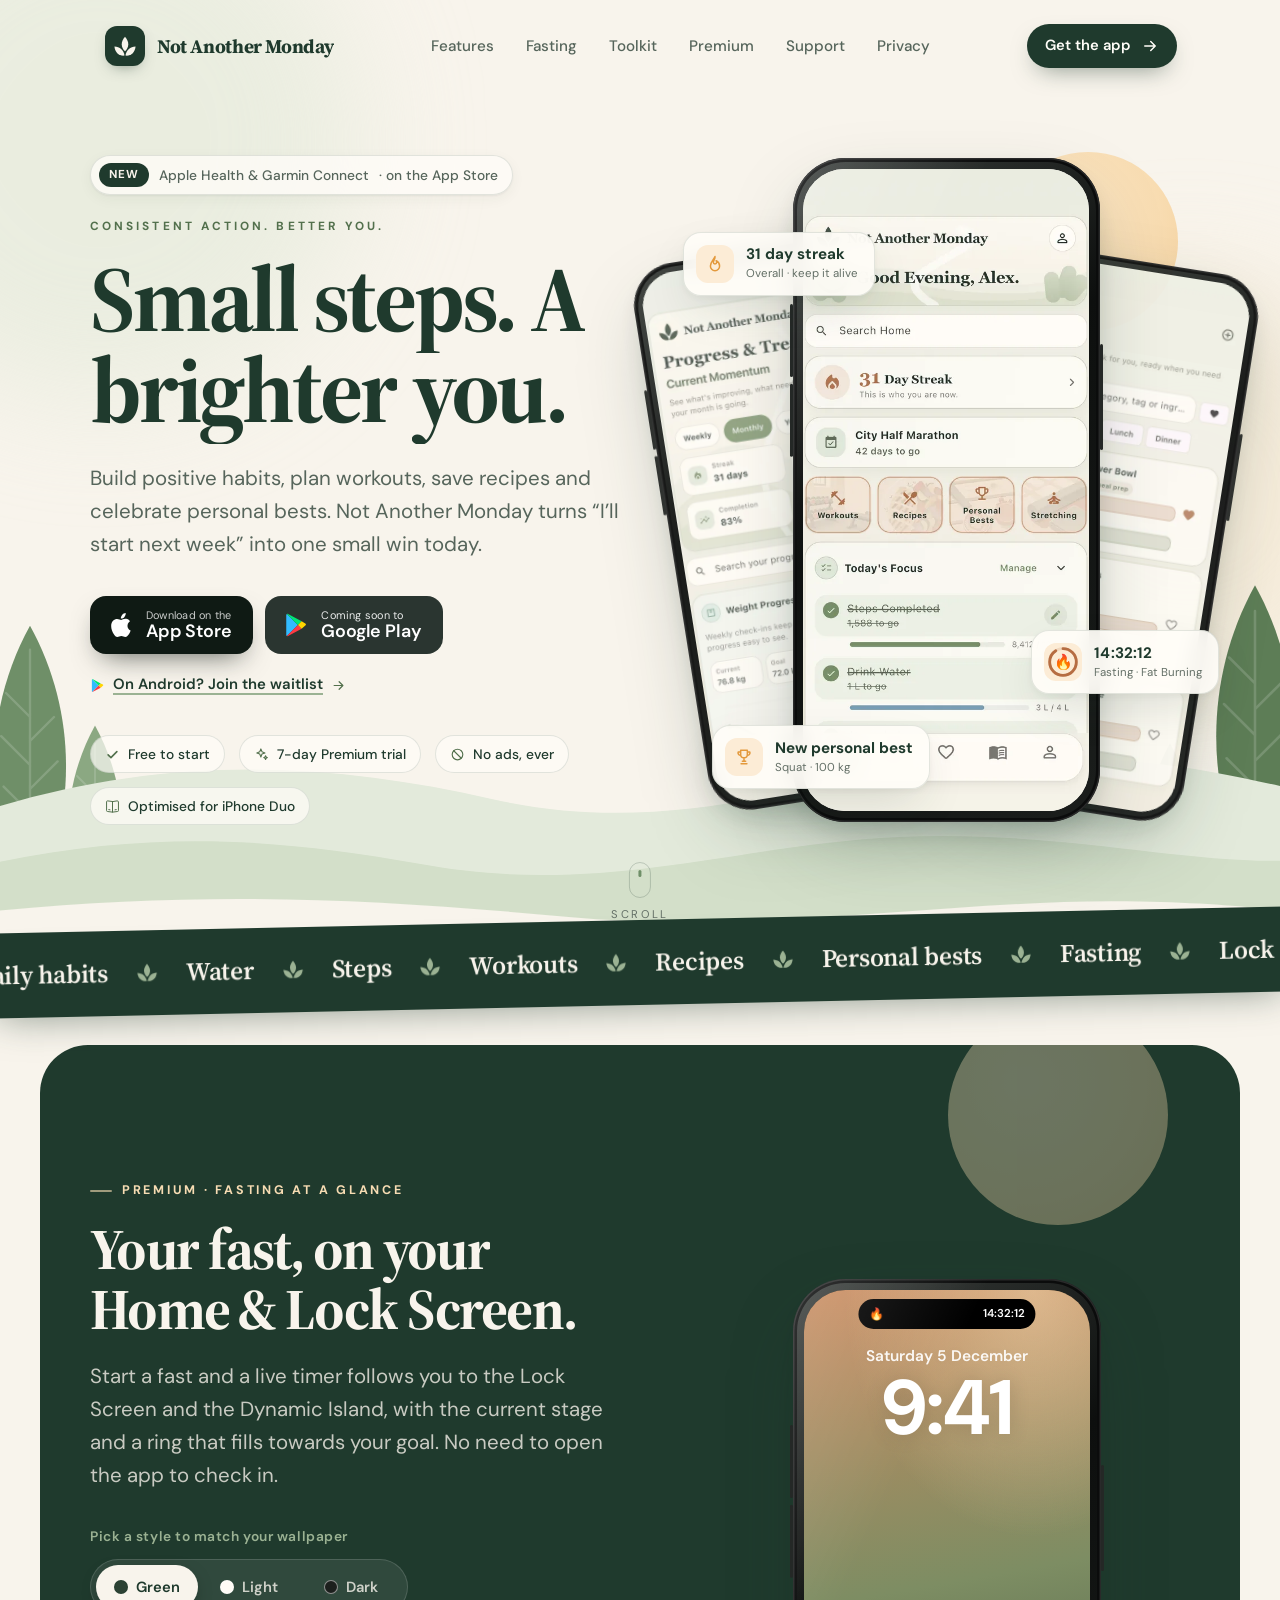
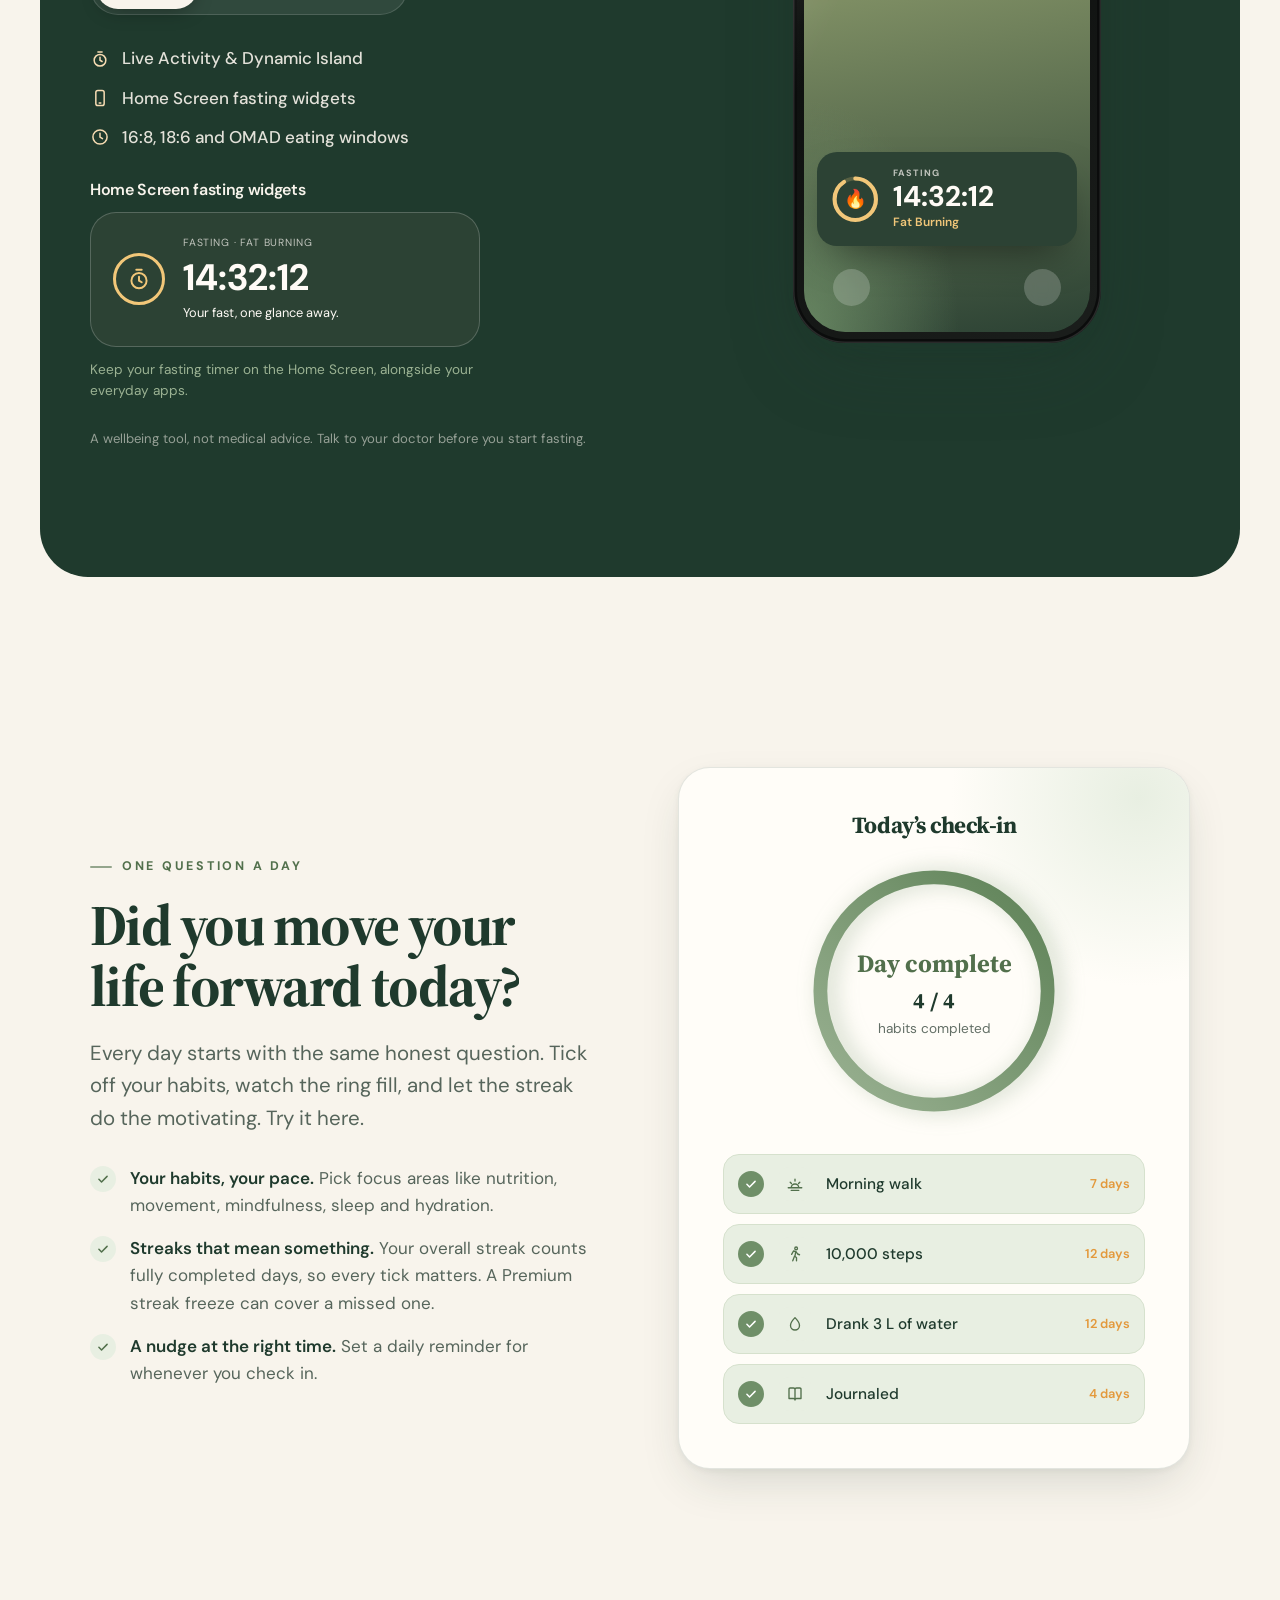
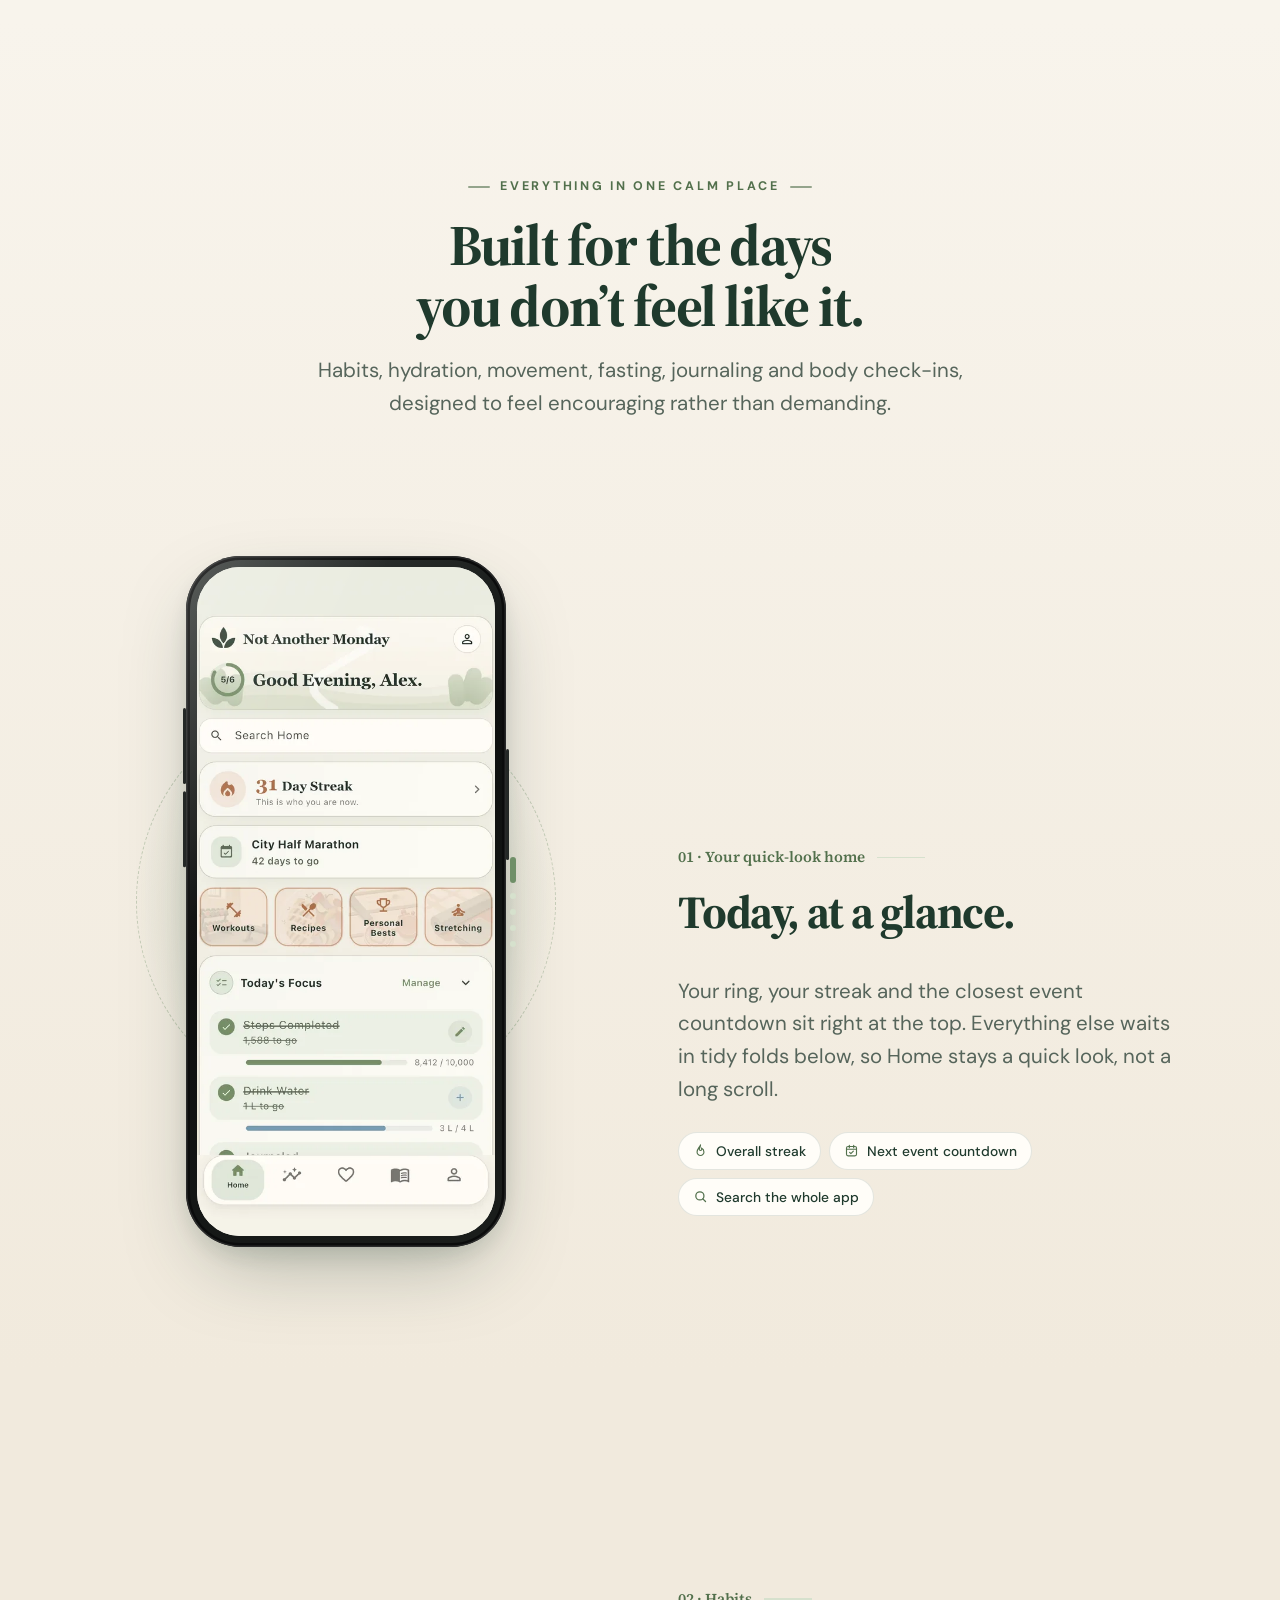
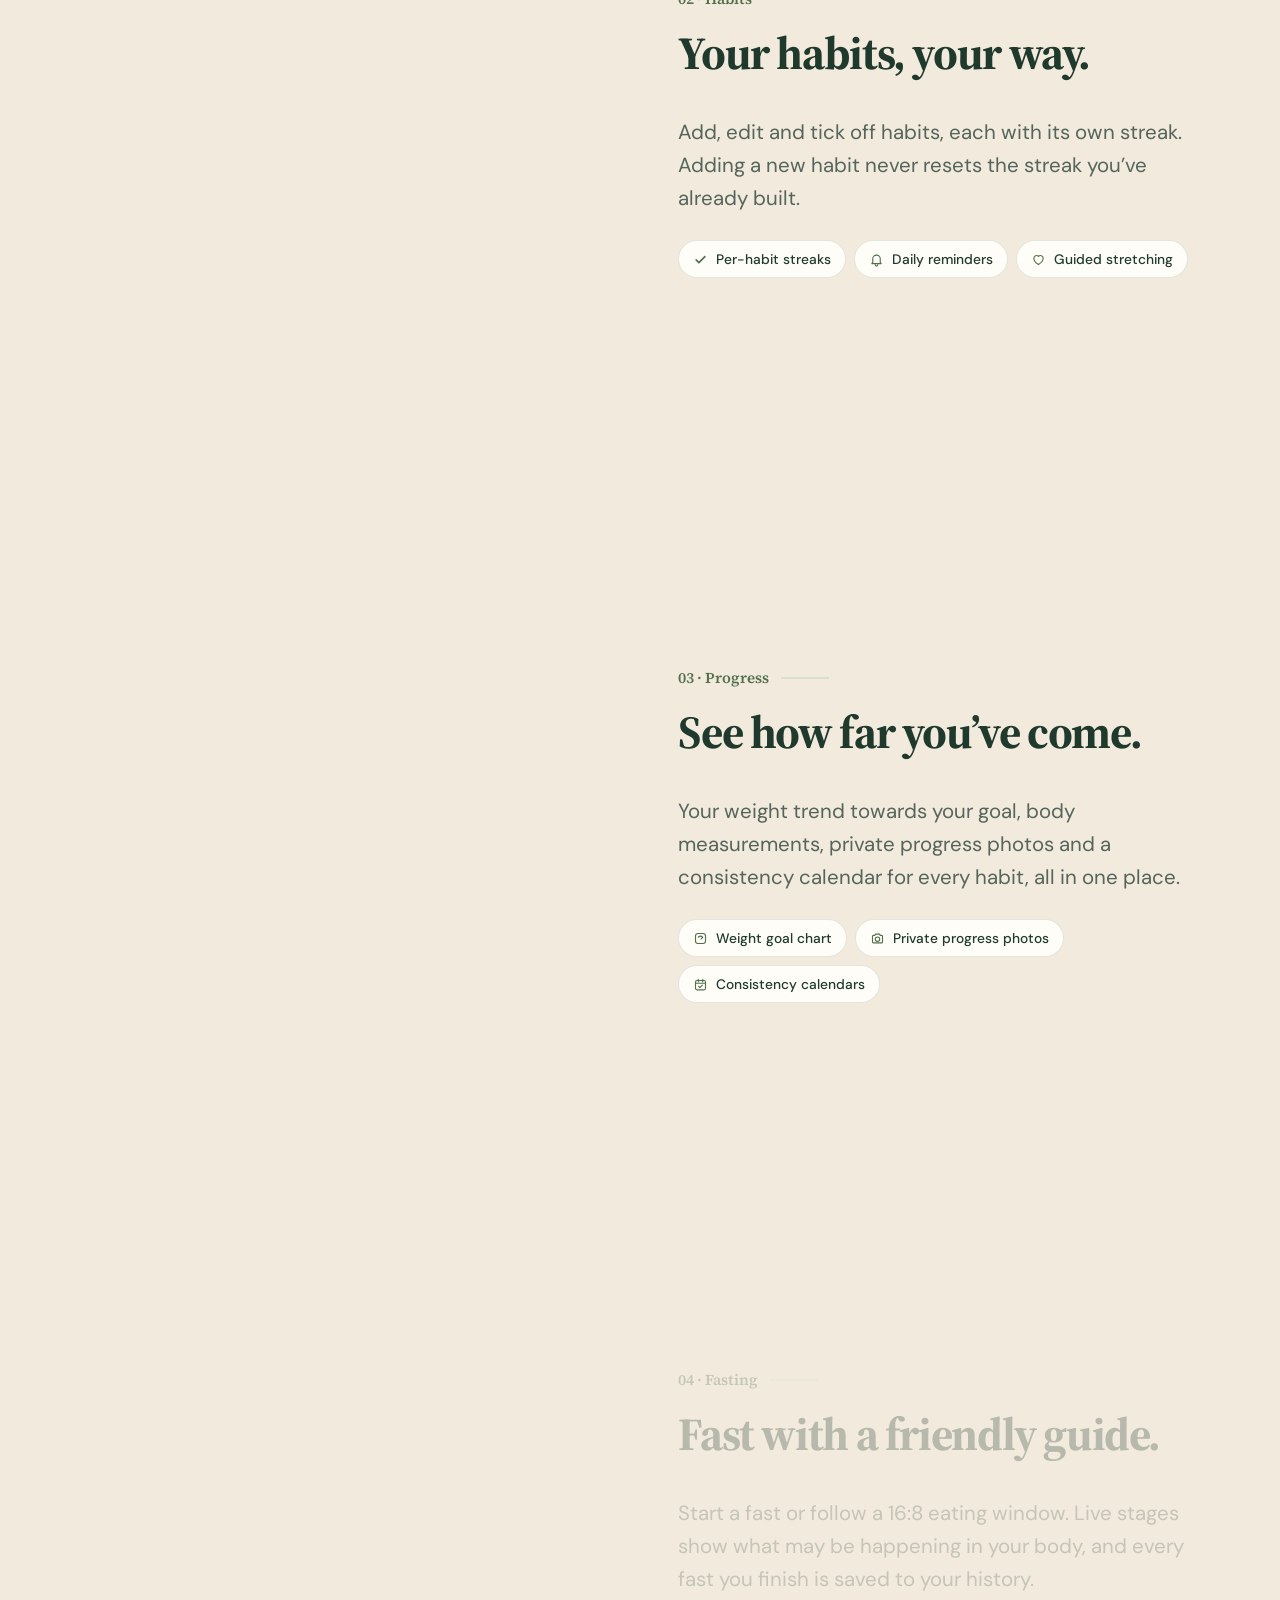
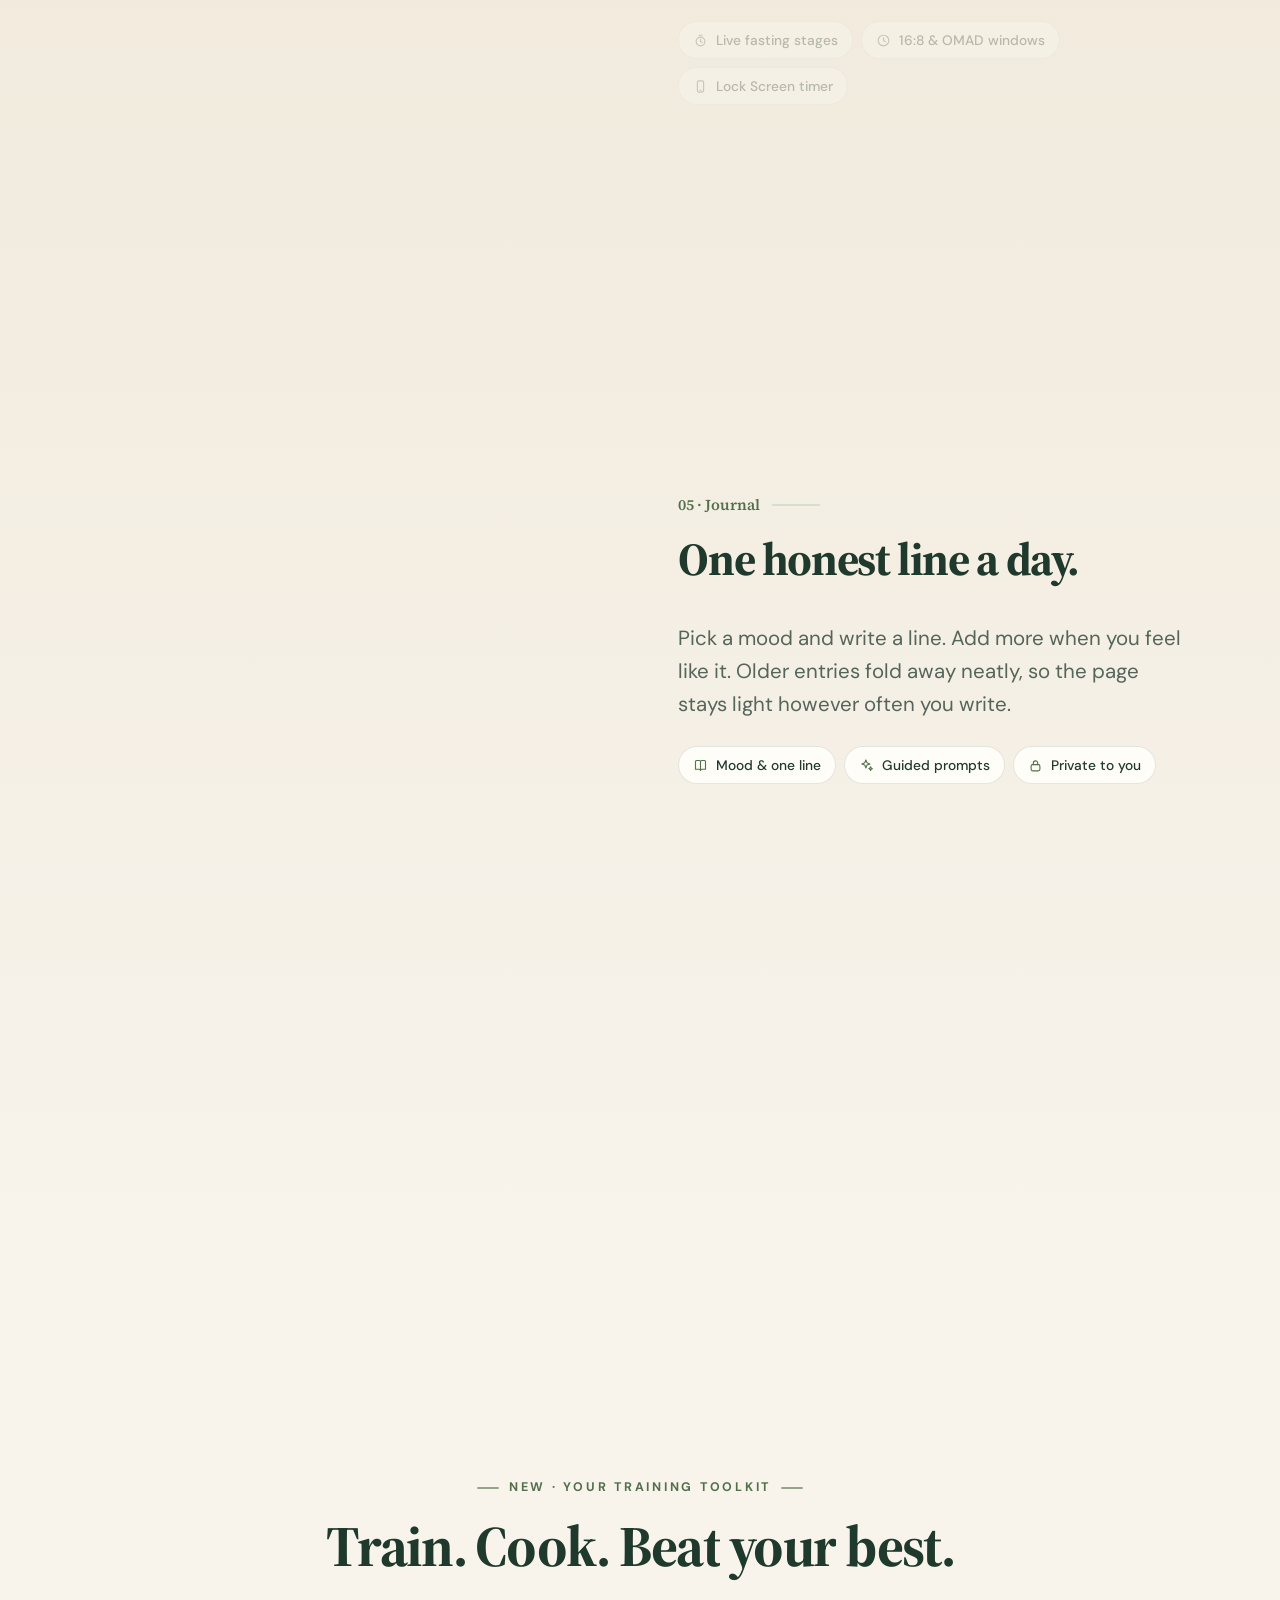
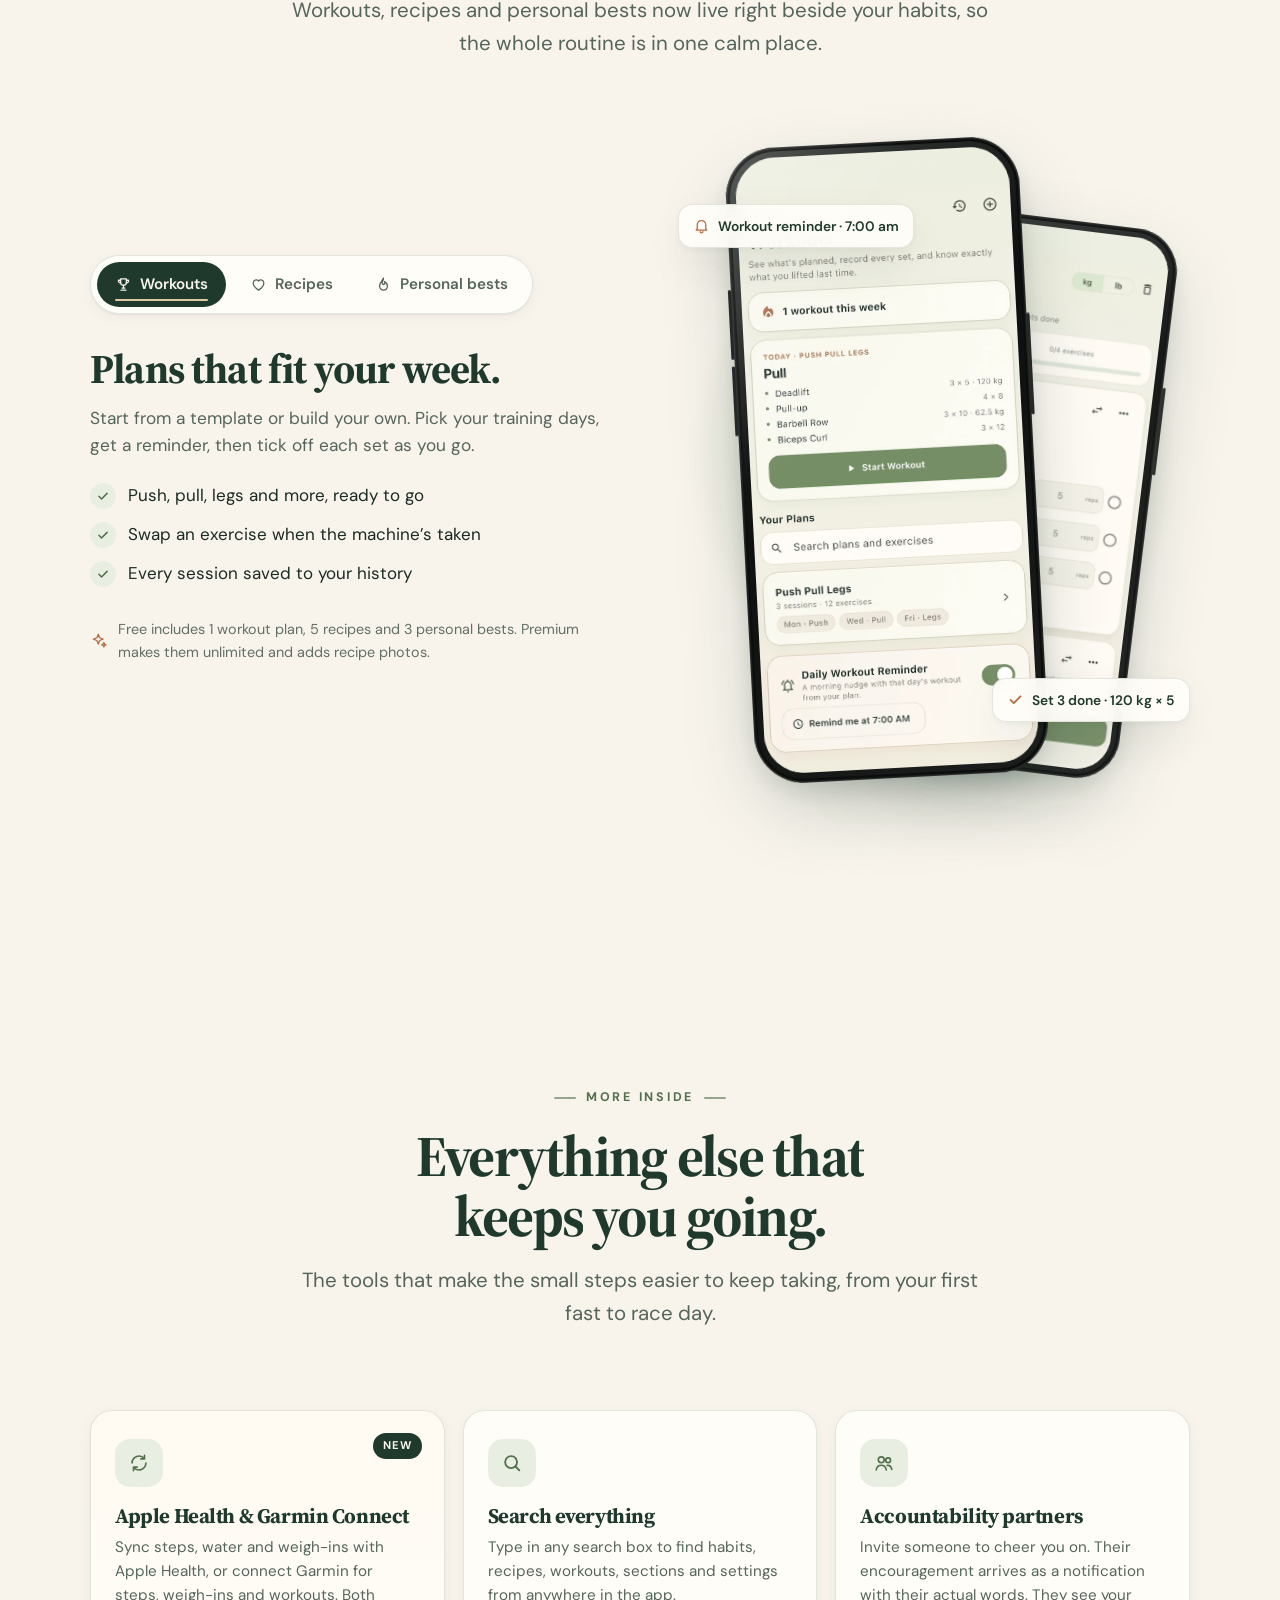
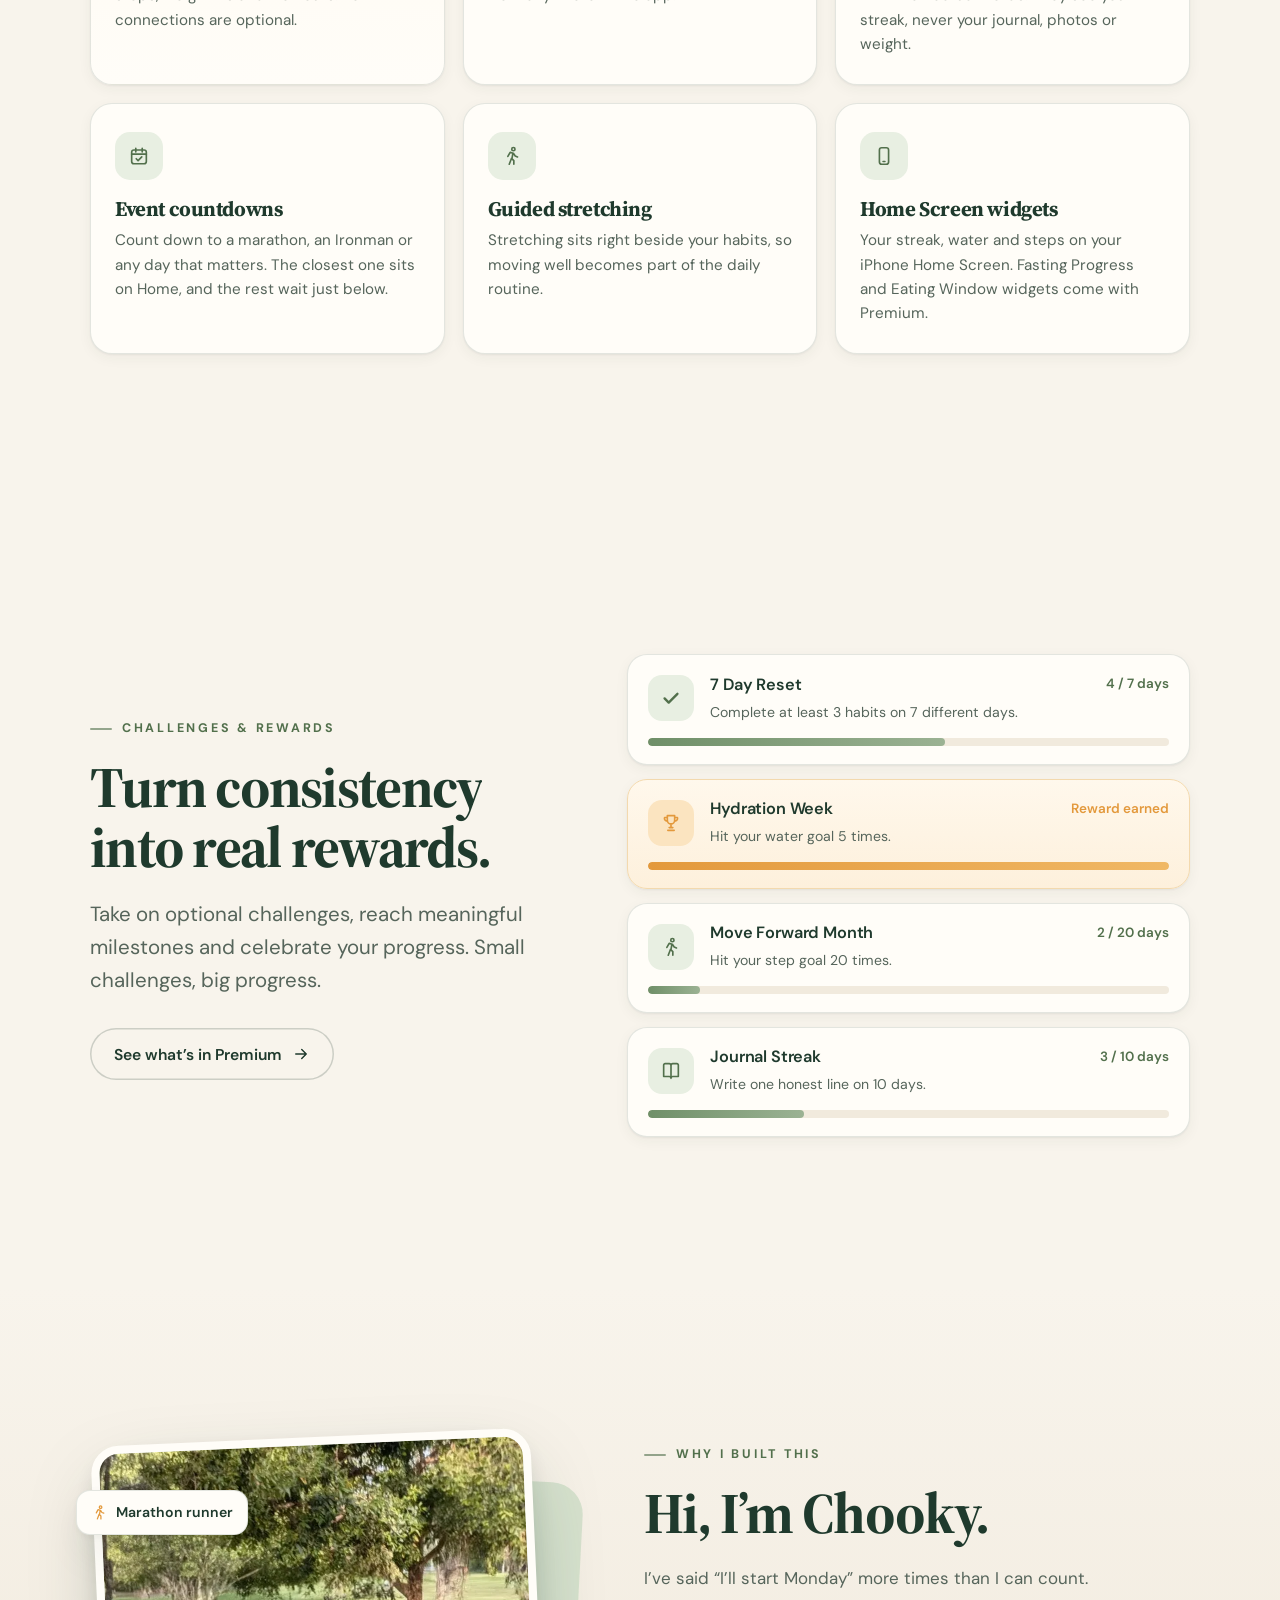
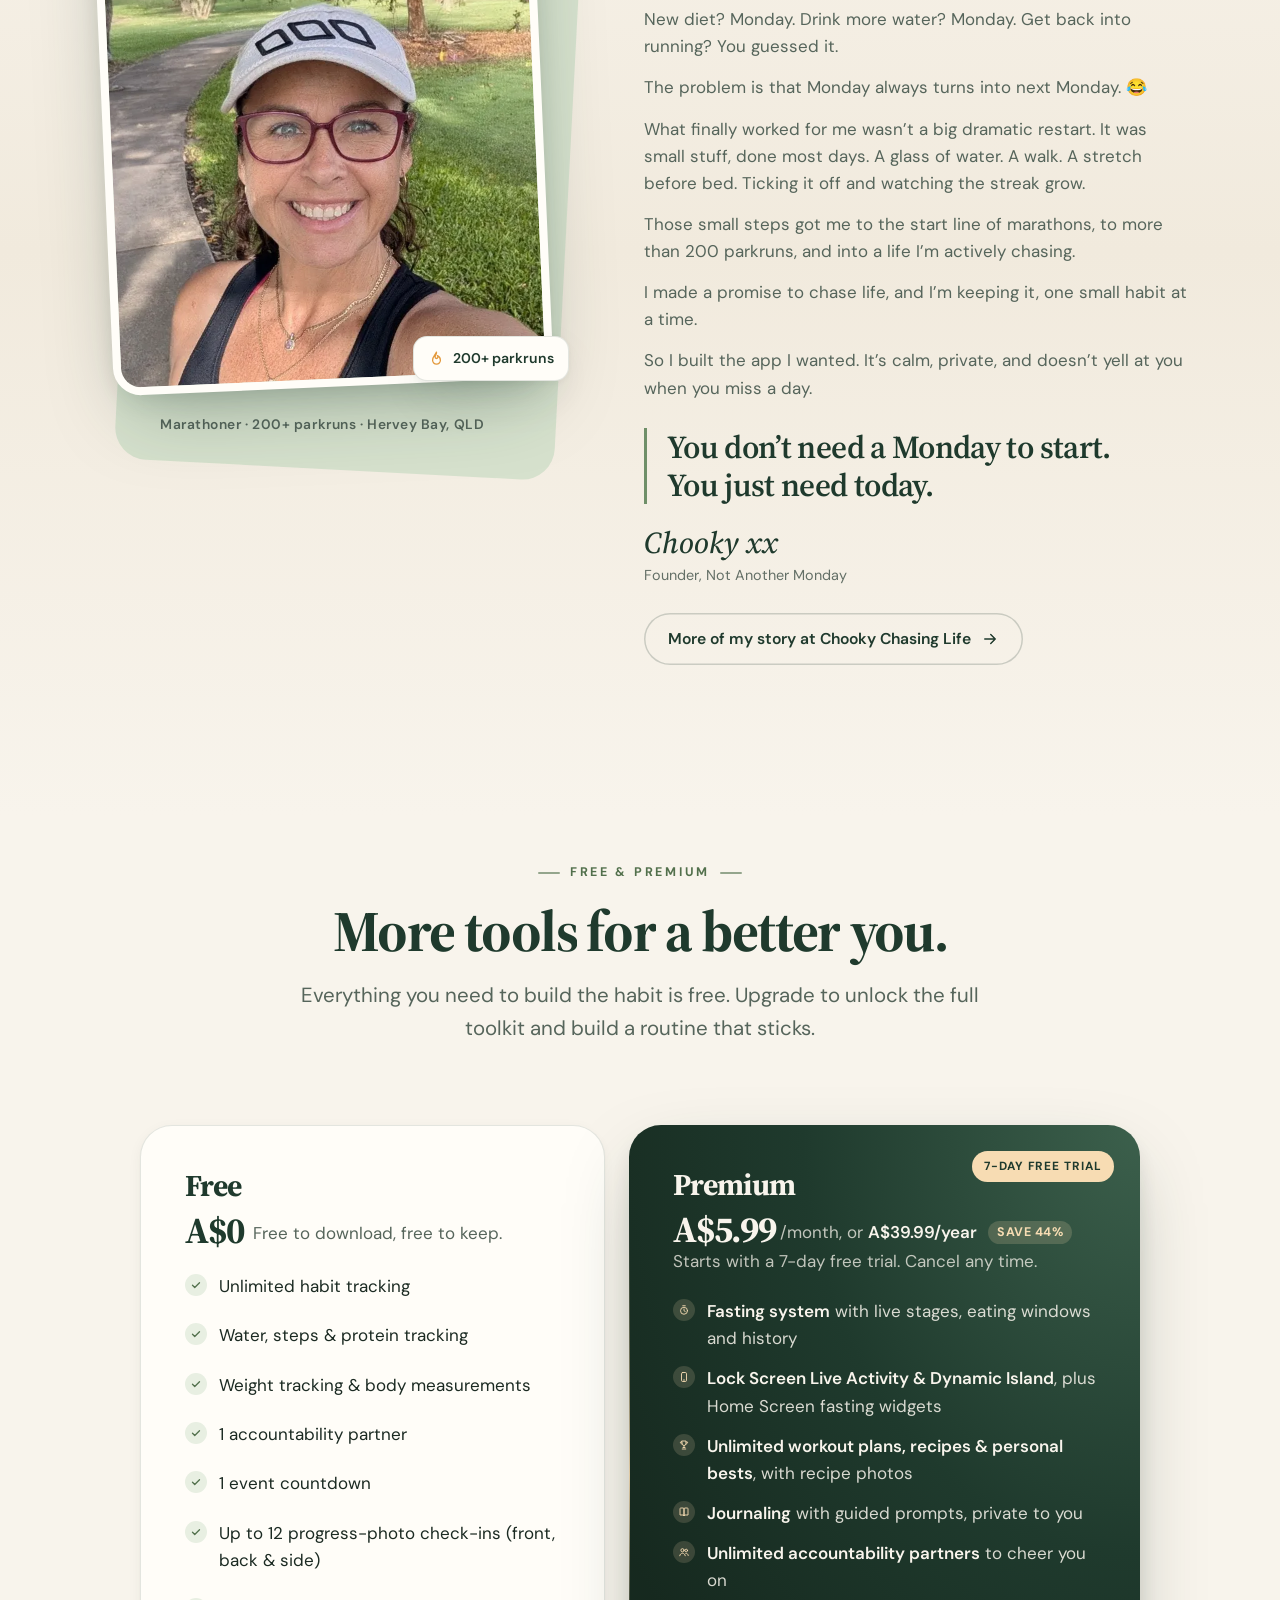
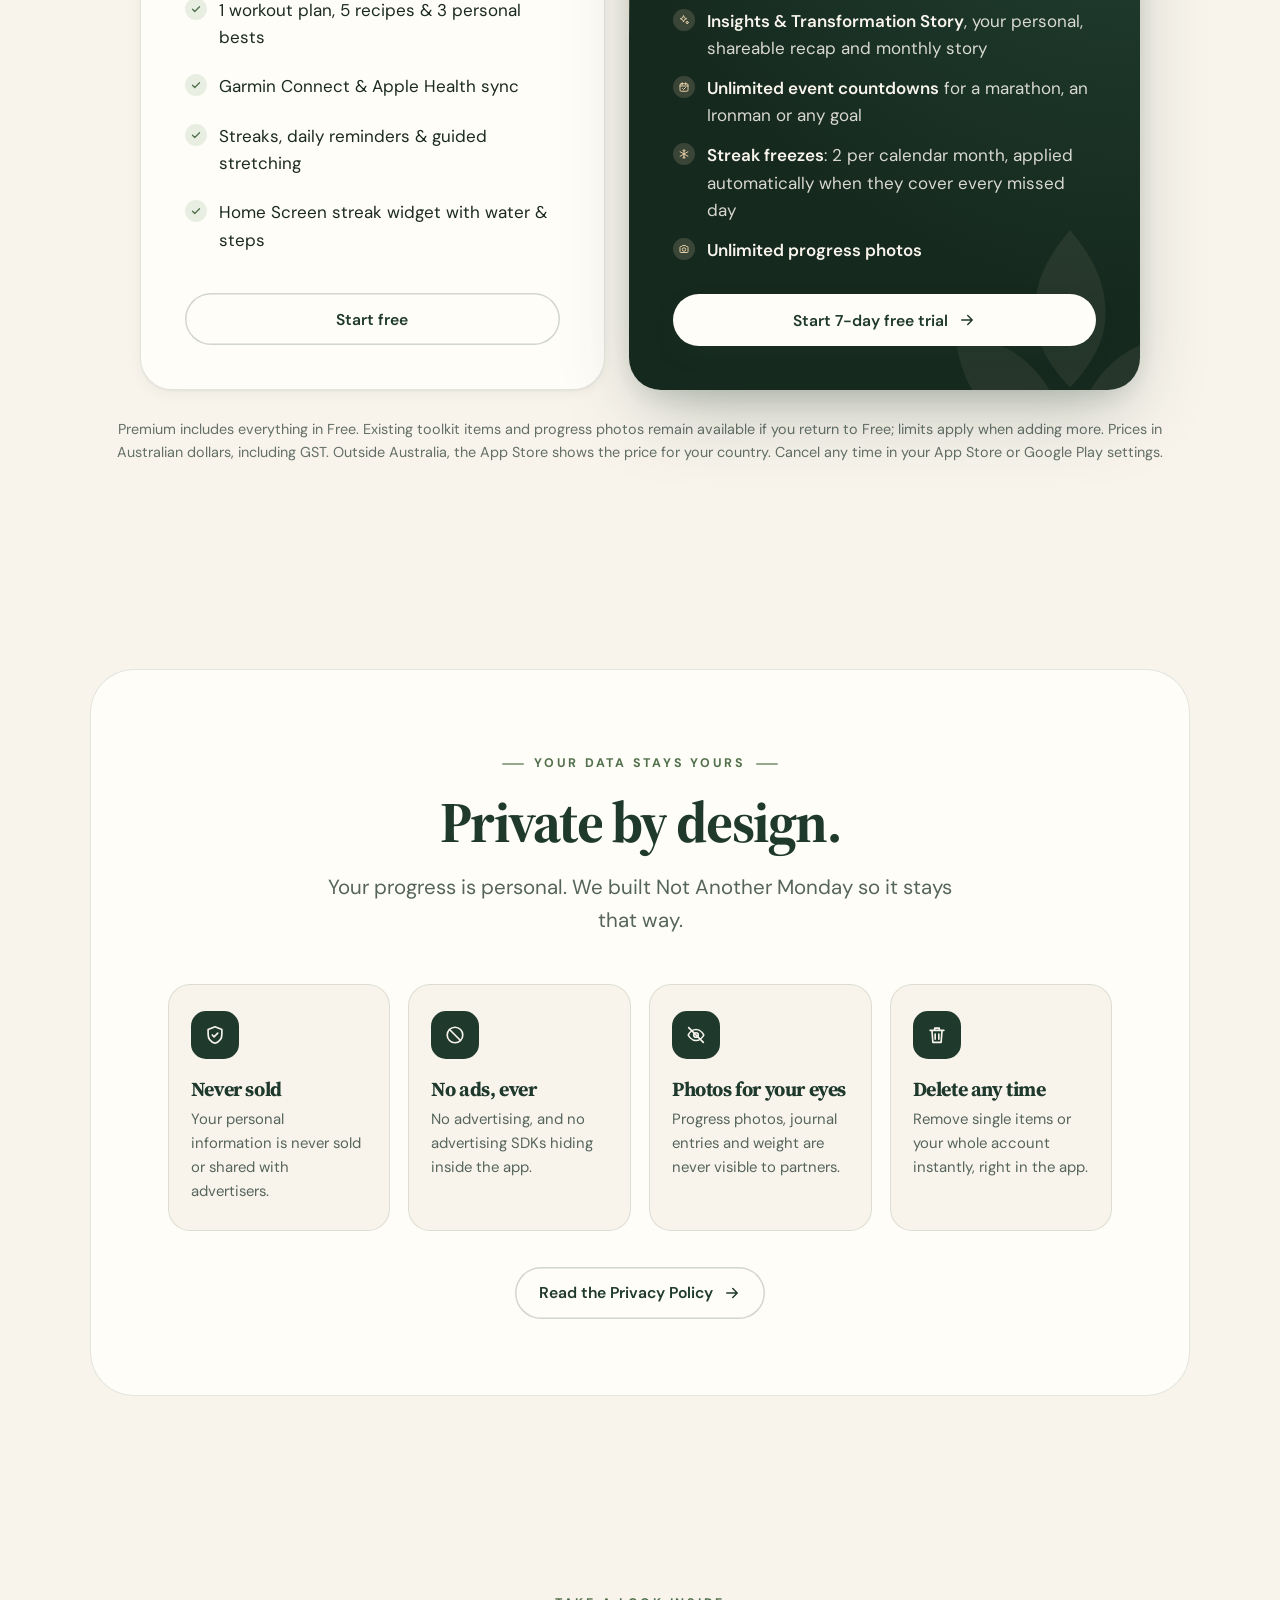
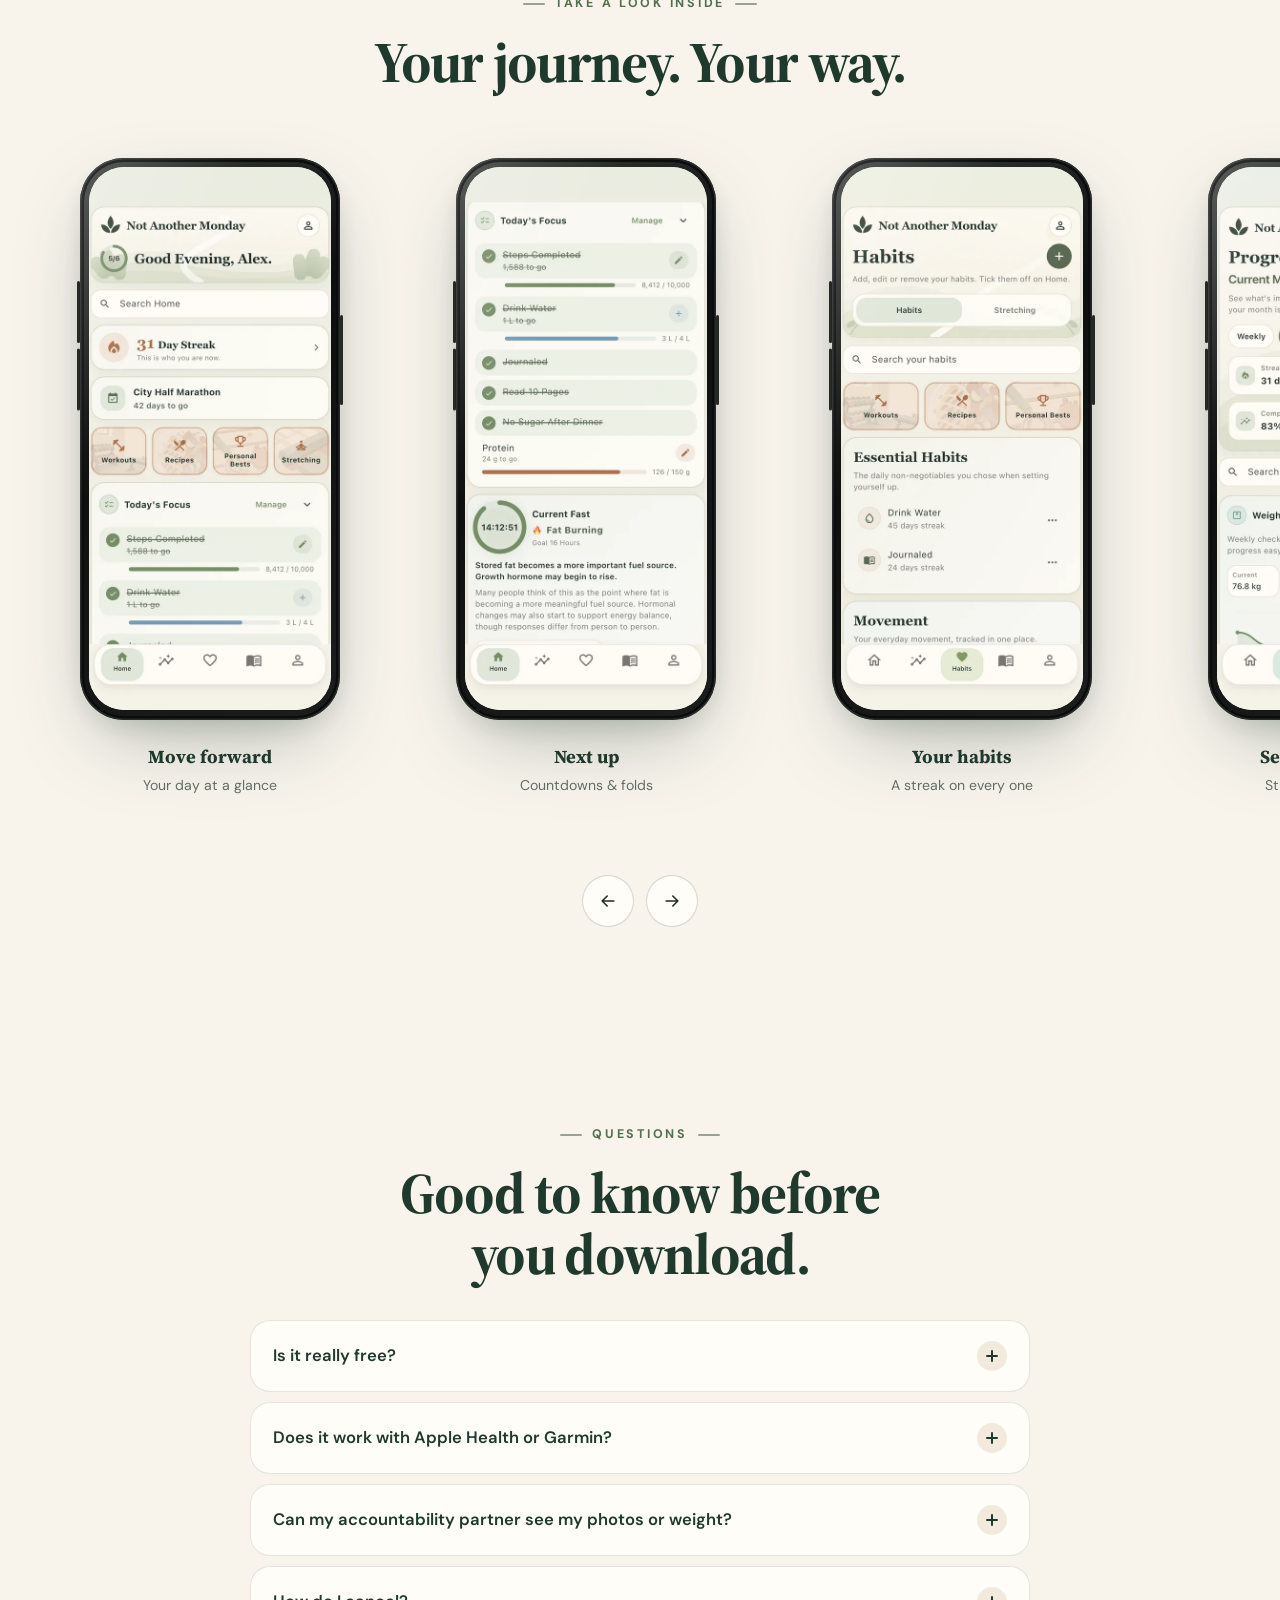
==== commit 50b2ca26: "newer updates" ====
--- a/index.html
+++ b/index.html
@@ -260,8 +260,8 @@
     </div>
 
     <div class="hero-stage" data-reveal="scale" style="--d:300ms">
-      <div class="phone phone-back b1" aria-hidden="true"><div class="screen"><img src="assets/screens/app/progress.webp" width="524" height="1138" alt="" decoding="async" loading="lazy"></div></div>
-      <div class="phone phone-back b2" aria-hidden="true"><div class="screen"><img src="assets/screens/app/recipes.webp" width="524" height="1138" alt="" decoding="async" loading="lazy"></div></div>
+      <div class="phone phone-back b1" aria-hidden="true"><div class="screen"><img src="assets/screens/app/progress.webp" width="524" height="1138" alt="" decoding="async"></div></div>
+      <div class="phone phone-back b2" aria-hidden="true"><div class="screen"><img src="assets/screens/app/recipes.webp" width="524" height="1138" alt="" decoding="async"></div></div>
       <div class="phone phone-main">
         <div class="screen"><img src="assets/screens/app/home.webp" width="524" height="1138" alt="Not Another Monday home screen asking “Did you move your life forward today?” with a daily progress ring, streaks and the next event countdown" fetchpriority="high" decoding="async" loading="eager"></div>
         <div class="glare"></div>
@@ -361,7 +361,7 @@
       <p class="lead" data-reveal>Every day starts with the same honest question. Tick off your habits, watch the ring fill, and let the streak do the motivating. Try it here.</p>
       <ul class="checkin-points">
         <li data-reveal style="--d:100ms"><span class="tick"><svg><use href="#i-check"/></svg></span><span><b>Your habits, your pace.</b> Pick focus areas like nutrition, movement, mindfulness, sleep and hydration.</span></li>
-        <li data-reveal style="--d:200ms"><span class="tick"><svg><use href="#i-check"/></svg></span><span><b>Streaks that mean something.</b> Your overall streak counts completed days, including days protected by a Premium streak freeze. New habits get a first-day grace period.</span></li>
+        <li data-reveal style="--d:200ms"><span class="tick"><svg><use href="#i-check"/></svg></span><span><b>Streaks that mean something.</b> Your overall streak counts fully completed days, so every tick matters. A Premium streak freeze can cover a missed one.</span></li>
         <li data-reveal style="--d:300ms"><span class="tick"><svg><use href="#i-check"/></svg></span><span><b>A nudge at the right time.</b> Set a daily reminder for whenever you check in.</span></li>
       </ul>
     </div>
@@ -487,7 +487,7 @@
           <p>Keep your lifts, times and paces in one place, with the history behind each one, and a little celebration every time you beat one.</p>
           <ul><li><span class="tick"><svg><use href="#i-check"/></svg></span><span>Lifts, runs and paces</span></li><li><span class="tick"><svg><use href="#i-check"/></svg></span><span>History for every record</span></li><li><span class="tick"><svg><use href="#i-check"/></svg></span><span>Confetti when you set a new record</span></li></ul>
         </div>
-        <p class="tk-note"><svg aria-hidden="true"><use href="#i-sparkles"/></svg>Free includes 1 workout plan, 5 recipes and 3 personal bests. Premium makes them unlimited.</p>
+        <p class="tk-note"><svg aria-hidden="true"><use href="#i-sparkles"/></svg>Free includes 1 workout plan, 5 recipes and 3 personal bests. Premium makes them unlimited and adds recipe photos.</p>
       </div>
       <div class="tk-stage" data-reveal="right" aria-hidden="true">
         <div class="tk-glow"></div>
@@ -550,7 +550,7 @@
       <article class="tile" data-reveal style="--d:160ms">
         <span class="ti"><svg><use href="#i-device"/></svg></span>
         <h3>Home Screen widgets</h3>
-        <p>Your streak, water and steps, and your next countdown on your iPhone Home Screen. Fasting widgets come with Premium.</p>
+        <p>Your streak, water and steps on your iPhone Home Screen. Fasting Progress and Eating Window widgets come with Premium.</p>
       </article>
     </div>
   </div>
@@ -656,7 +656,7 @@
           <li><span class="tick"><svg><use href="#i-check"/></svg></span>1 workout plan, 5 recipes &amp; 3 personal bests</li>
           <li><span class="tick"><svg><use href="#i-check"/></svg></span>Garmin Connect &amp; Apple Health sync</li>
           <li><span class="tick"><svg><use href="#i-check"/></svg></span>Streaks, daily reminders &amp; guided stretching</li>
-          <li><span class="tick"><svg><use href="#i-check"/></svg></span>Home Screen widgets for streaks, water, steps &amp; countdowns</li>
+          <li><span class="tick"><svg><use href="#i-check"/></svg></span>Home Screen streak widget with water &amp; steps</li>
         </ul>
         <a class="btn btn-ghost" href="https://apps.apple.com/app/id6809999070" target="_blank" rel="noopener" data-store="auto">Start free</a>
       </div>
@@ -671,7 +671,7 @@
           <li><span class="tick"><svg><use href="#i-trophy"/></svg></span><span><b>Unlimited workout plans, recipes &amp; personal bests</b>, with recipe photos</span></li>
           <li><span class="tick"><svg><use href="#i-book"/></svg></span><span><b>Journaling</b> with guided prompts, private to you</span></li>
           <li><span class="tick"><svg><use href="#i-users"/></svg></span><span><b>Unlimited accountability partners</b> to cheer you on</span></li>
-          <li><span class="tick"><svg><use href="#i-sparkles"/></svg></span><span><b>Insights &amp; Transformation Story</b>, your personal, shareable recap</span></li>
+          <li><span class="tick"><svg><use href="#i-sparkles"/></svg></span><span><b>Insights &amp; Transformation Story</b>, your personal, shareable recap and monthly story</span></li>
           <li><span class="tick"><svg><use href="#i-calendar"/></svg></span><span><b>Unlimited event countdowns</b> for a marathon, an Ironman or any goal</span></li>
           <li><span class="tick"><svg><use href="#i-snow"/></svg></span><span><b>Streak freezes</b>: 2 per calendar month, applied automatically when they cover every missed day</span></li>
           <li><span class="tick"><svg><use href="#i-camera"/></svg></span><span><b>Unlimited progress photos</b></span></li>
--- a/assets/css/style.css
+++ b/assets/css/style.css
@@ -2362,6 +2362,31 @@
   .lock-stage { order: 4; margin: 40px 0 8px; }
   .lock-styles { order: 5; }
   .lock-points { order: 6; }
-  .lock-health { order: 7; }
+  .fast-widget-showcase { order: 7; }
+  .lock-health { order: 8; }
   .lockscreen .sun { width: 140px; right: -30px; top: -30px; }
 }
+
+/* A quiet device badge and a readable Home Screen widget preview. */
+.duo-badge { max-width: 100%; white-space: normal; }
+.duo-badge svg { flex: none; }
+.fast-widget-showcase { margin-top: 28px; max-width: 390px; }
+.fast-widget-showcase h3 { color: var(--cream); font: 600 1rem var(--sans); margin: 0 0 12px; }
+.fast-widget { display: flex; align-items: center; gap: 18px; padding: 22px; border-radius: 26px; background: var(--ls-bg); color: var(--ls-timer); border: 1px solid rgba(255,255,255,.2); text-align: left; }
+.fast-widget > span:last-child { min-width: 0; }
+.fast-widget small { display: block; font-size: .65rem; letter-spacing: .08em; color: var(--ls-label); }
+.fast-widget strong { display: block; font-size: clamp(1.7rem, 5vw, 2.3rem); line-height: 1.4; font-variant-numeric: tabular-nums; }
+.fast-widget span span { display: block; font-size: .8rem; }
+.fast-widget-icon { display: grid; place-items: center; width: 52px; height: 52px; flex: none; border: 3px solid var(--ls-accent); border-radius: 50%; color: var(--ls-accent); }
+.fast-widget-icon svg { width: 26px; height: 26px; }
+.fast-widget-showcase > p { color: var(--sage-2); font-size: .85rem; margin: 12px 0 0; }
+@media (min-width: 881px) and (max-width: 1120px) {
+  .nav-links a { padding-inline: 8px; font-size: .86rem; }
+  .nav-inner { gap: 10px; }
+}
+@media (max-width: 960px) { .fast-widget-showcase { margin-inline: auto; } }
+@media (max-width: 560px) {
+  .hero-meta { display: flex; margin-top: 16px; }
+  .hero-meta .chip:not(.duo-badge) { display: none; }
+  .hero-meta .duo-badge { white-space: normal; }
+}
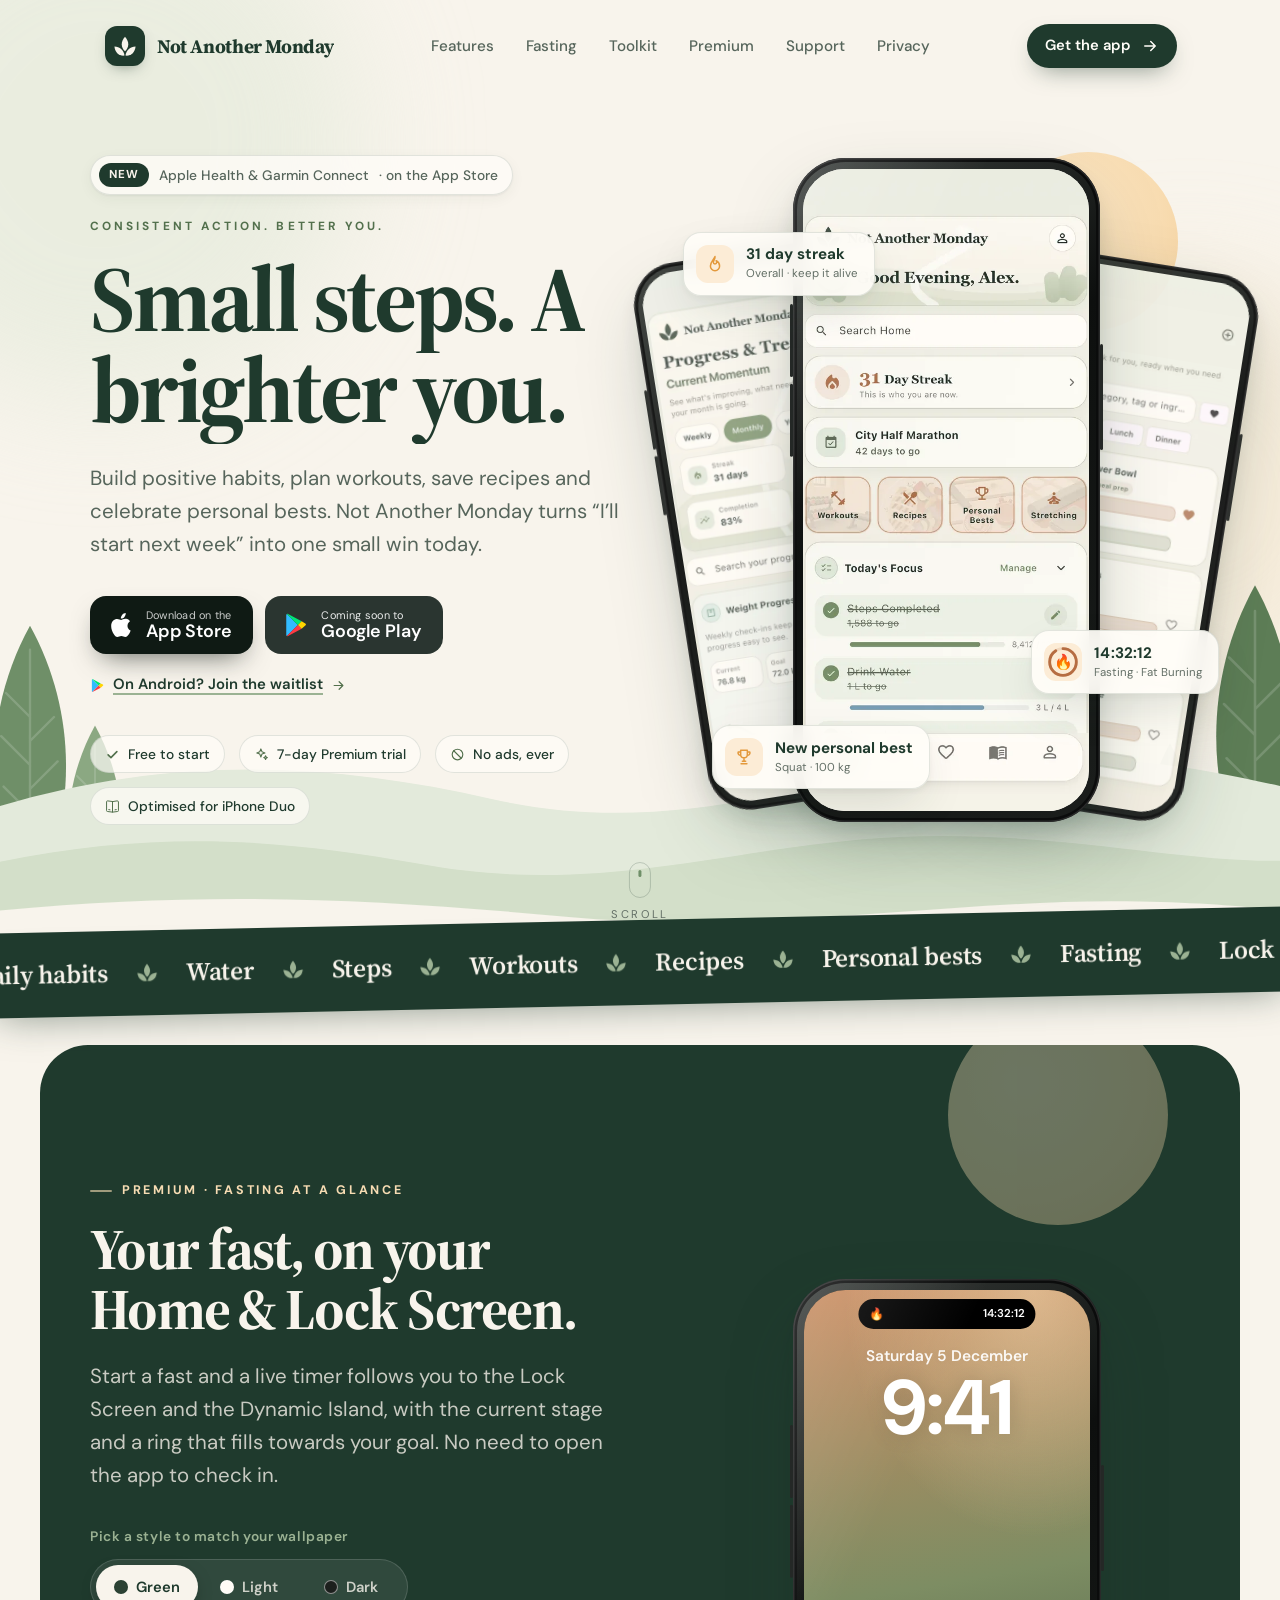
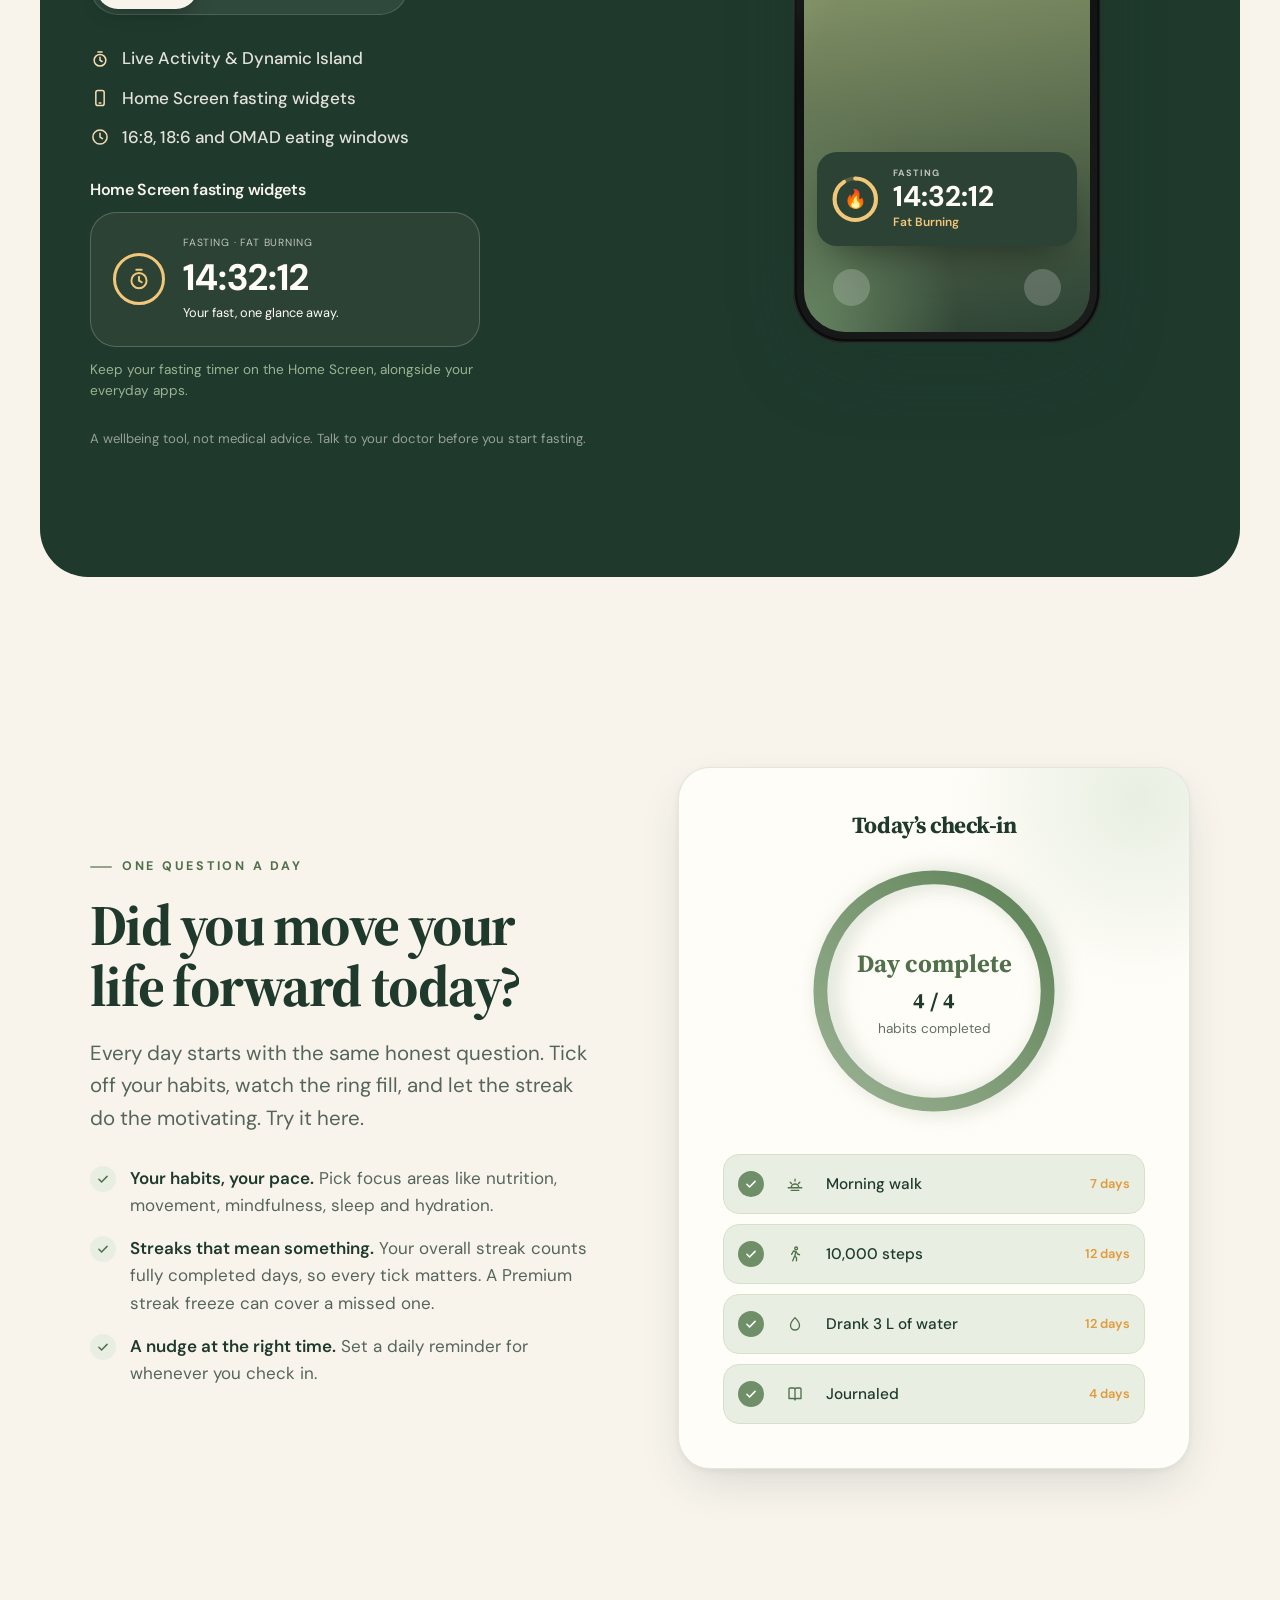
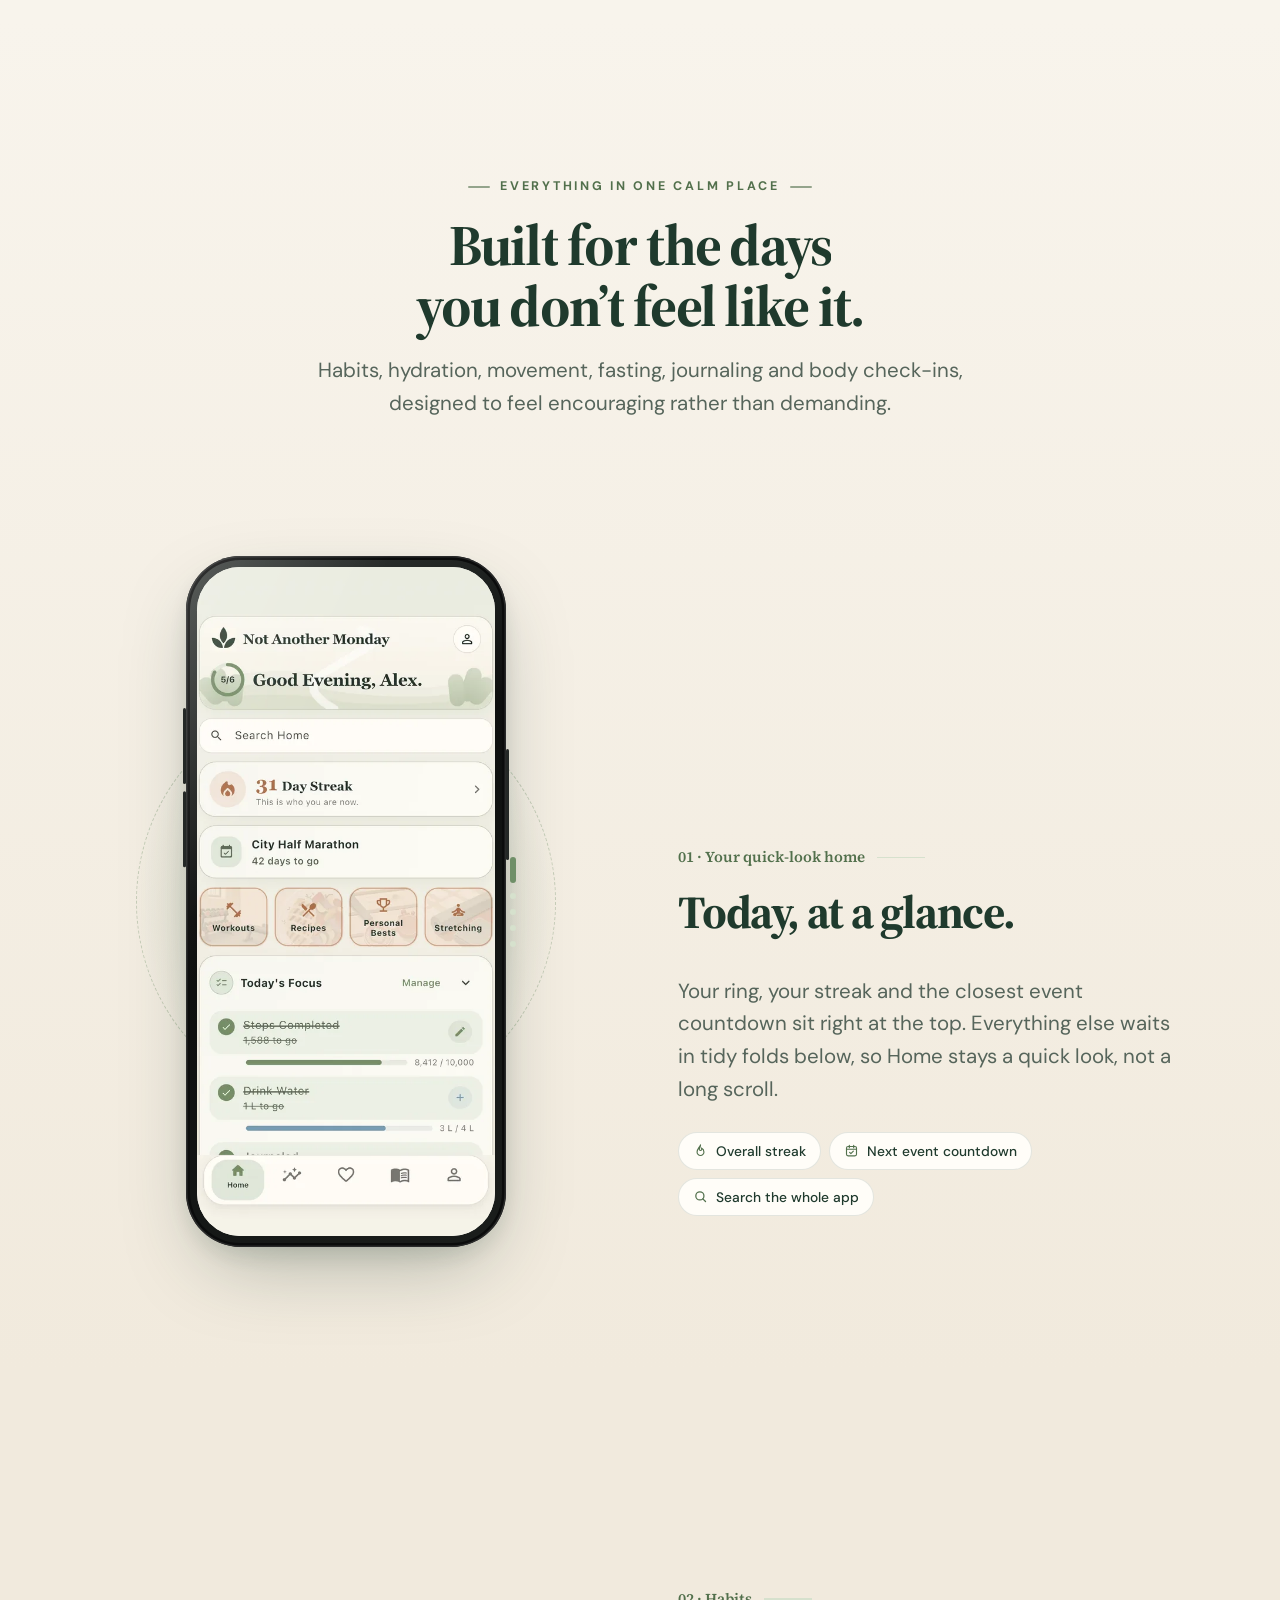
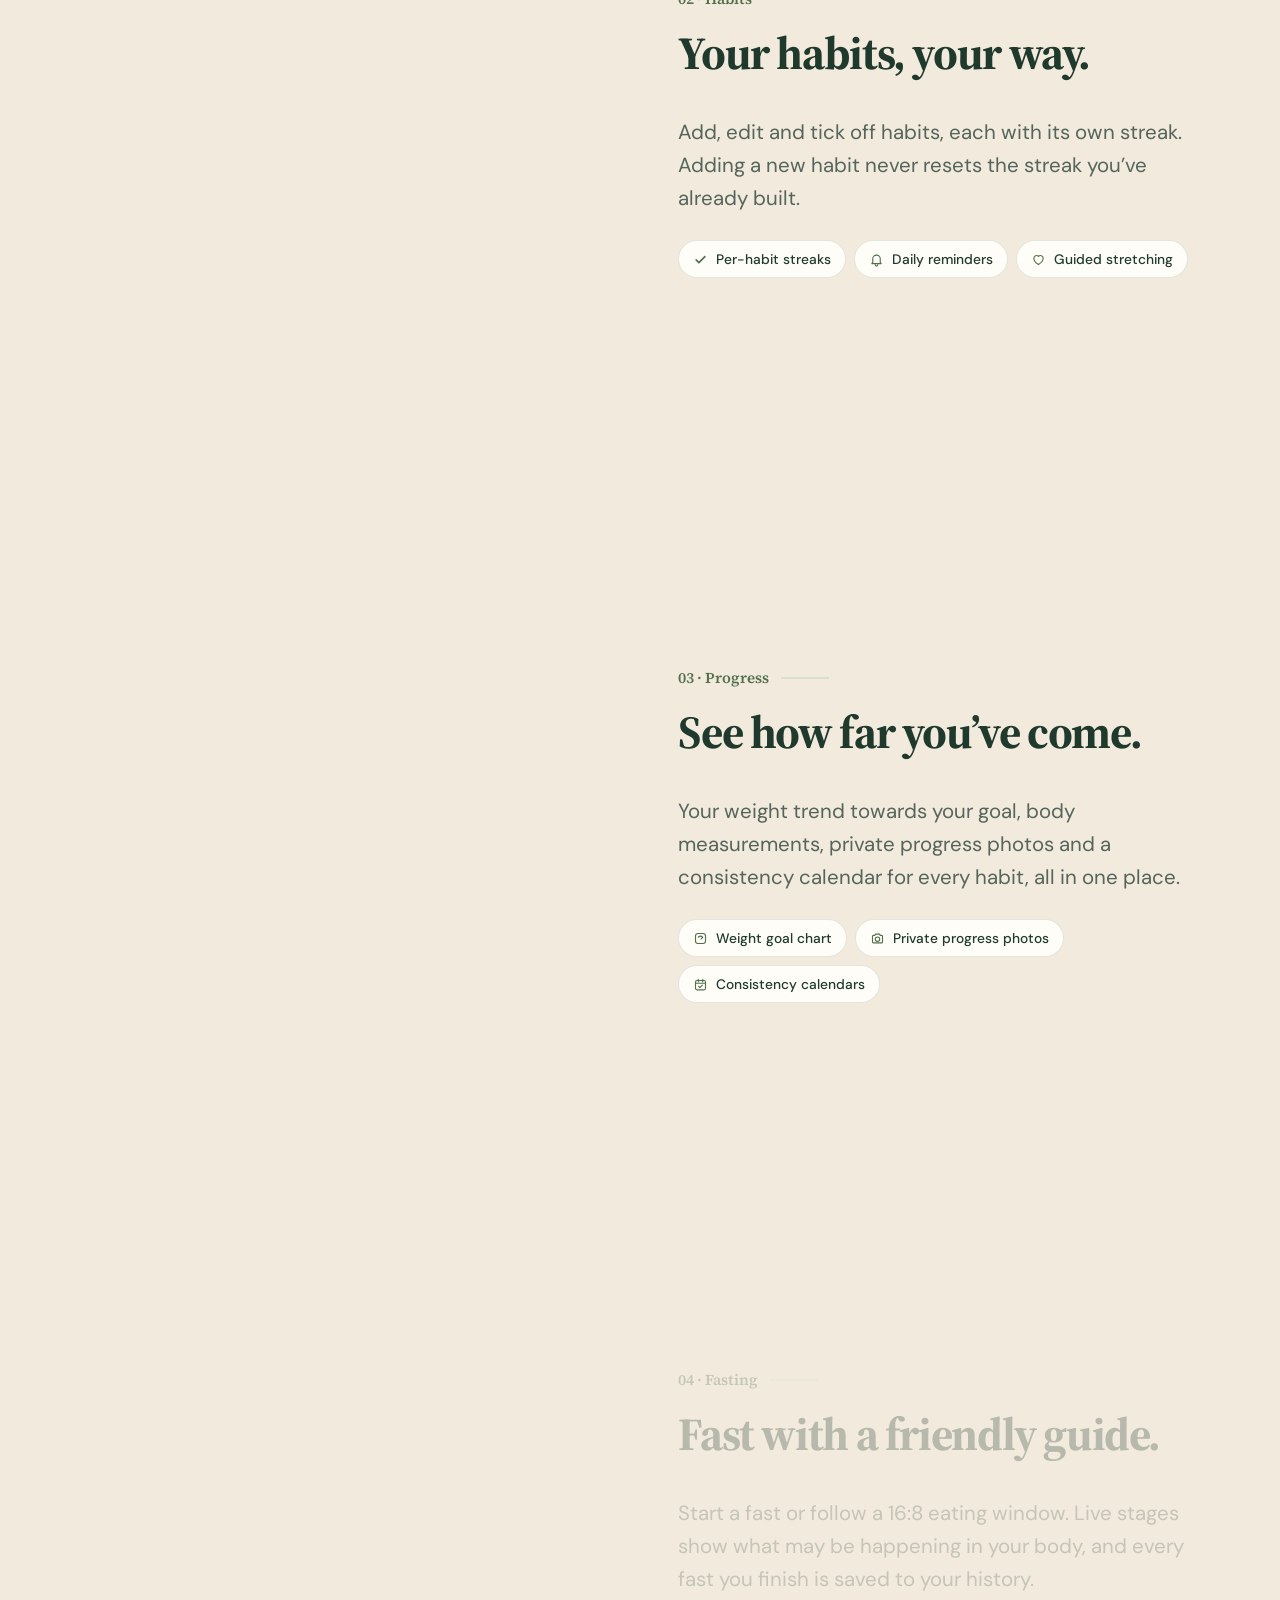
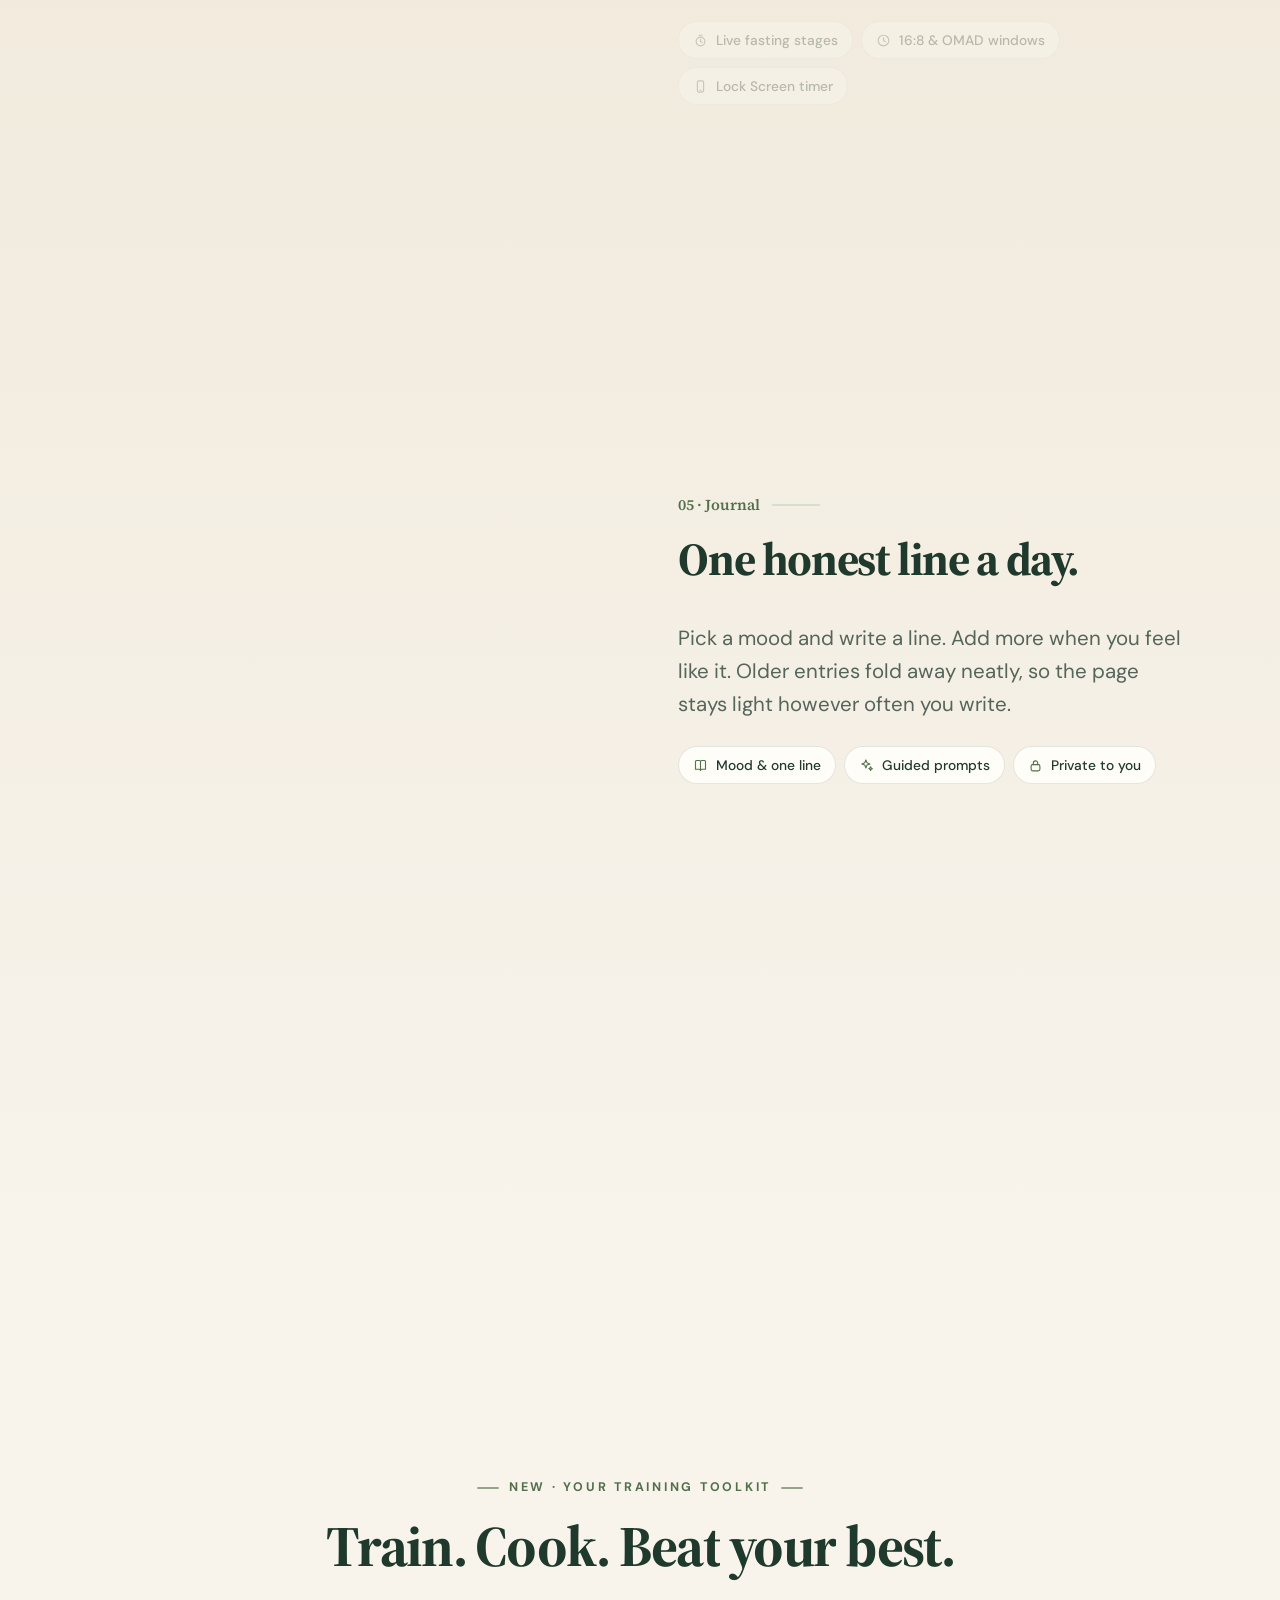
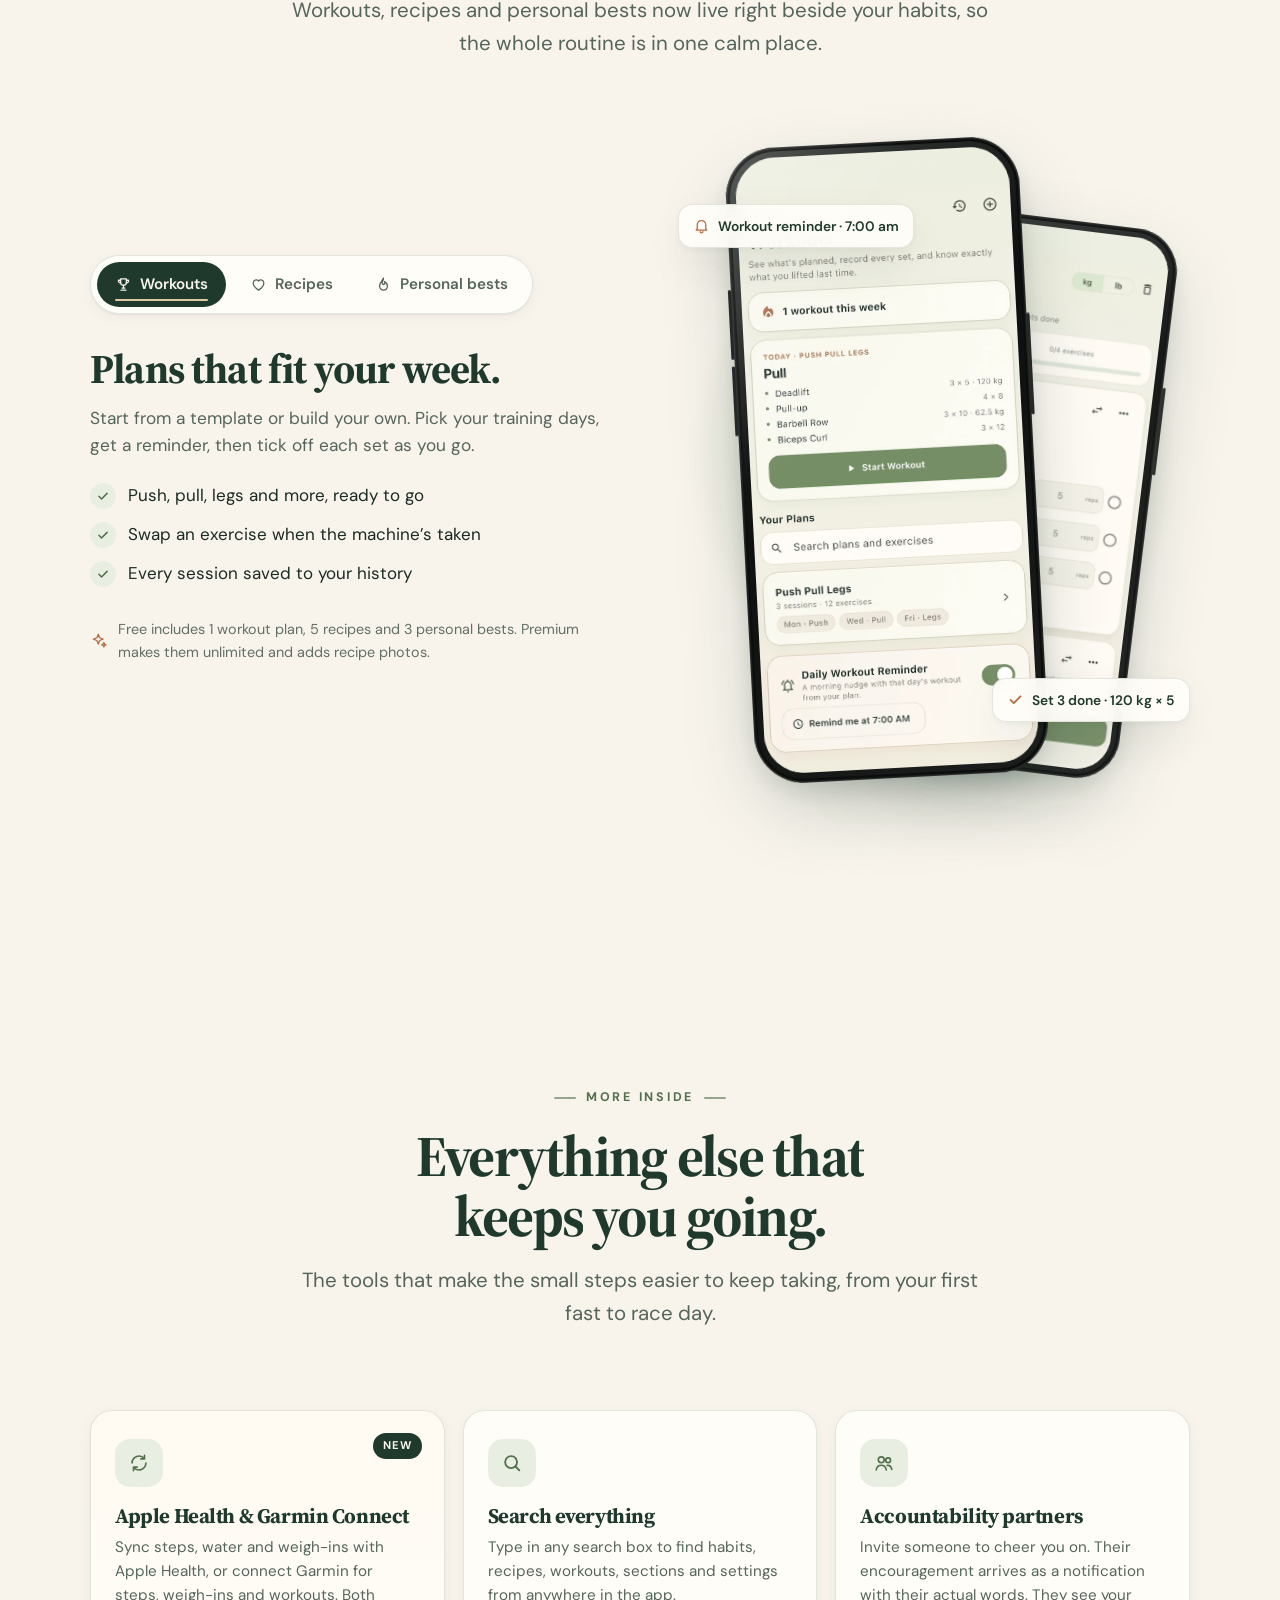
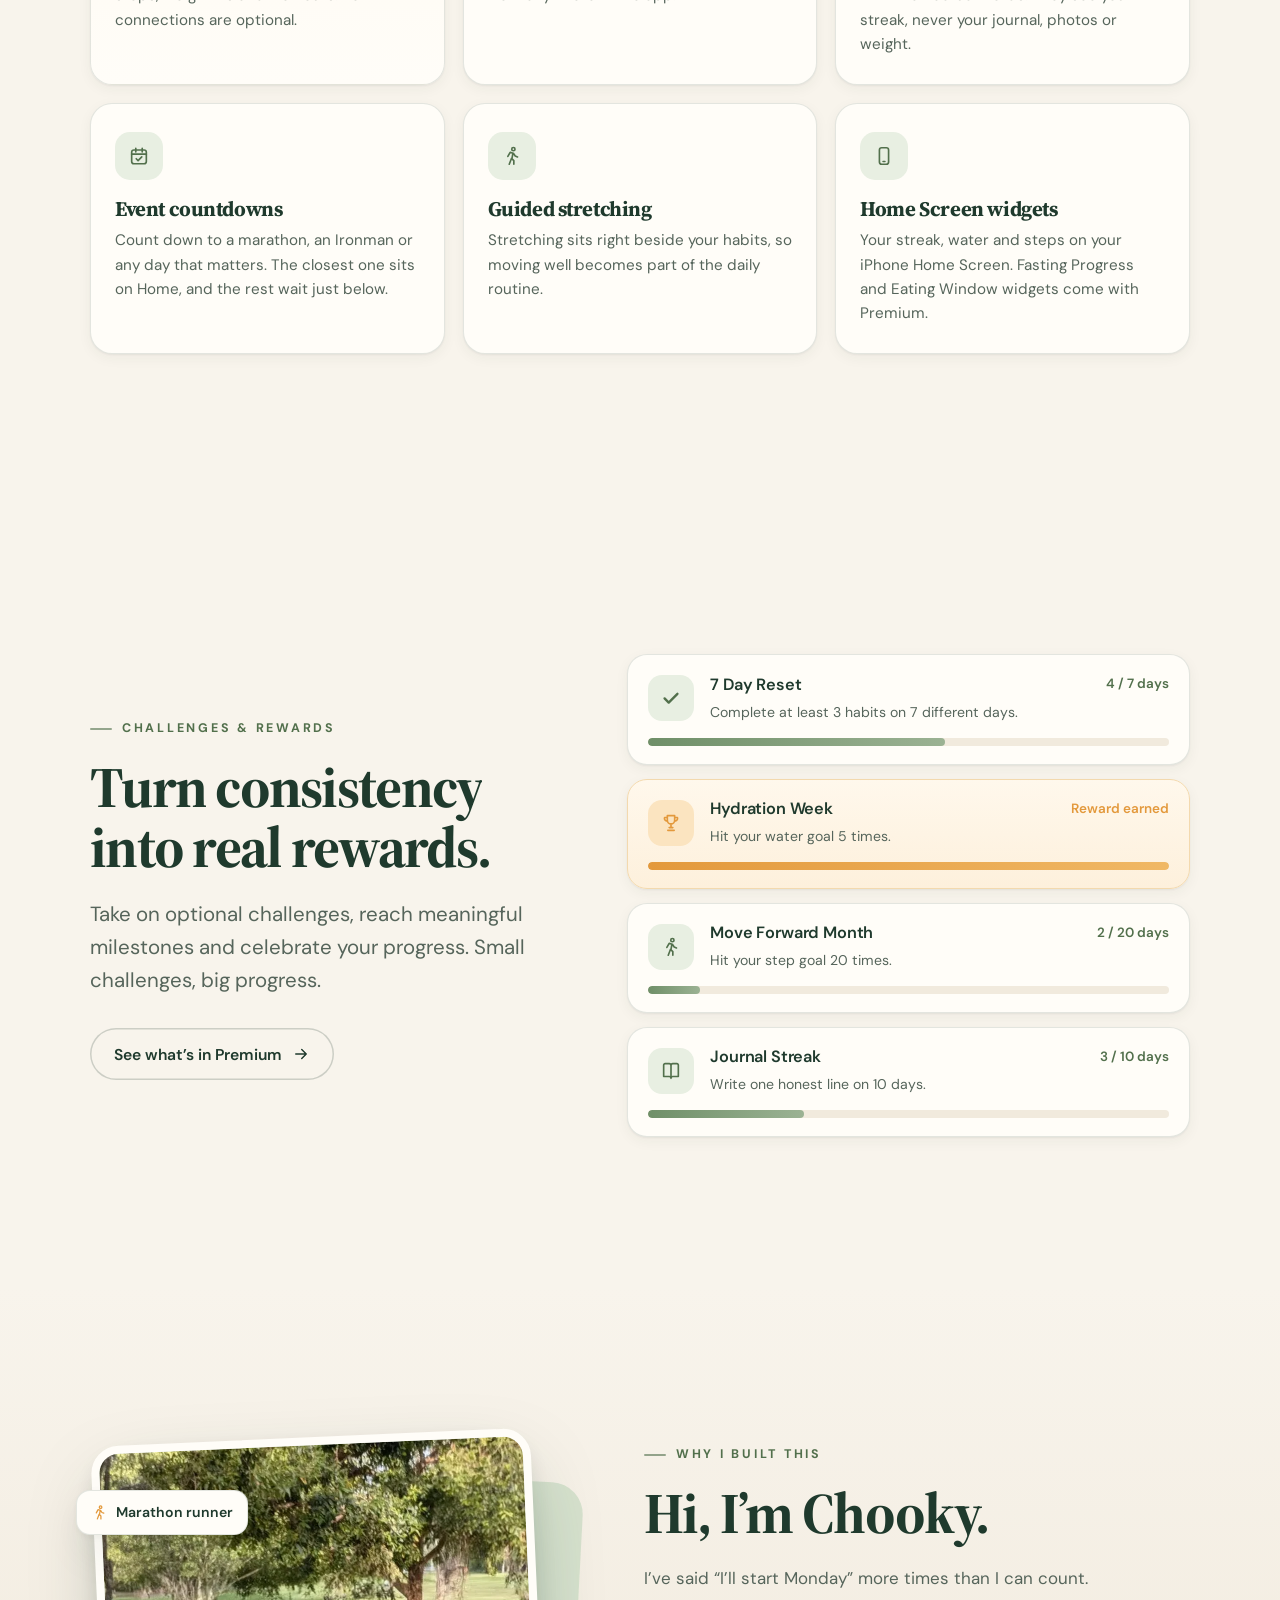
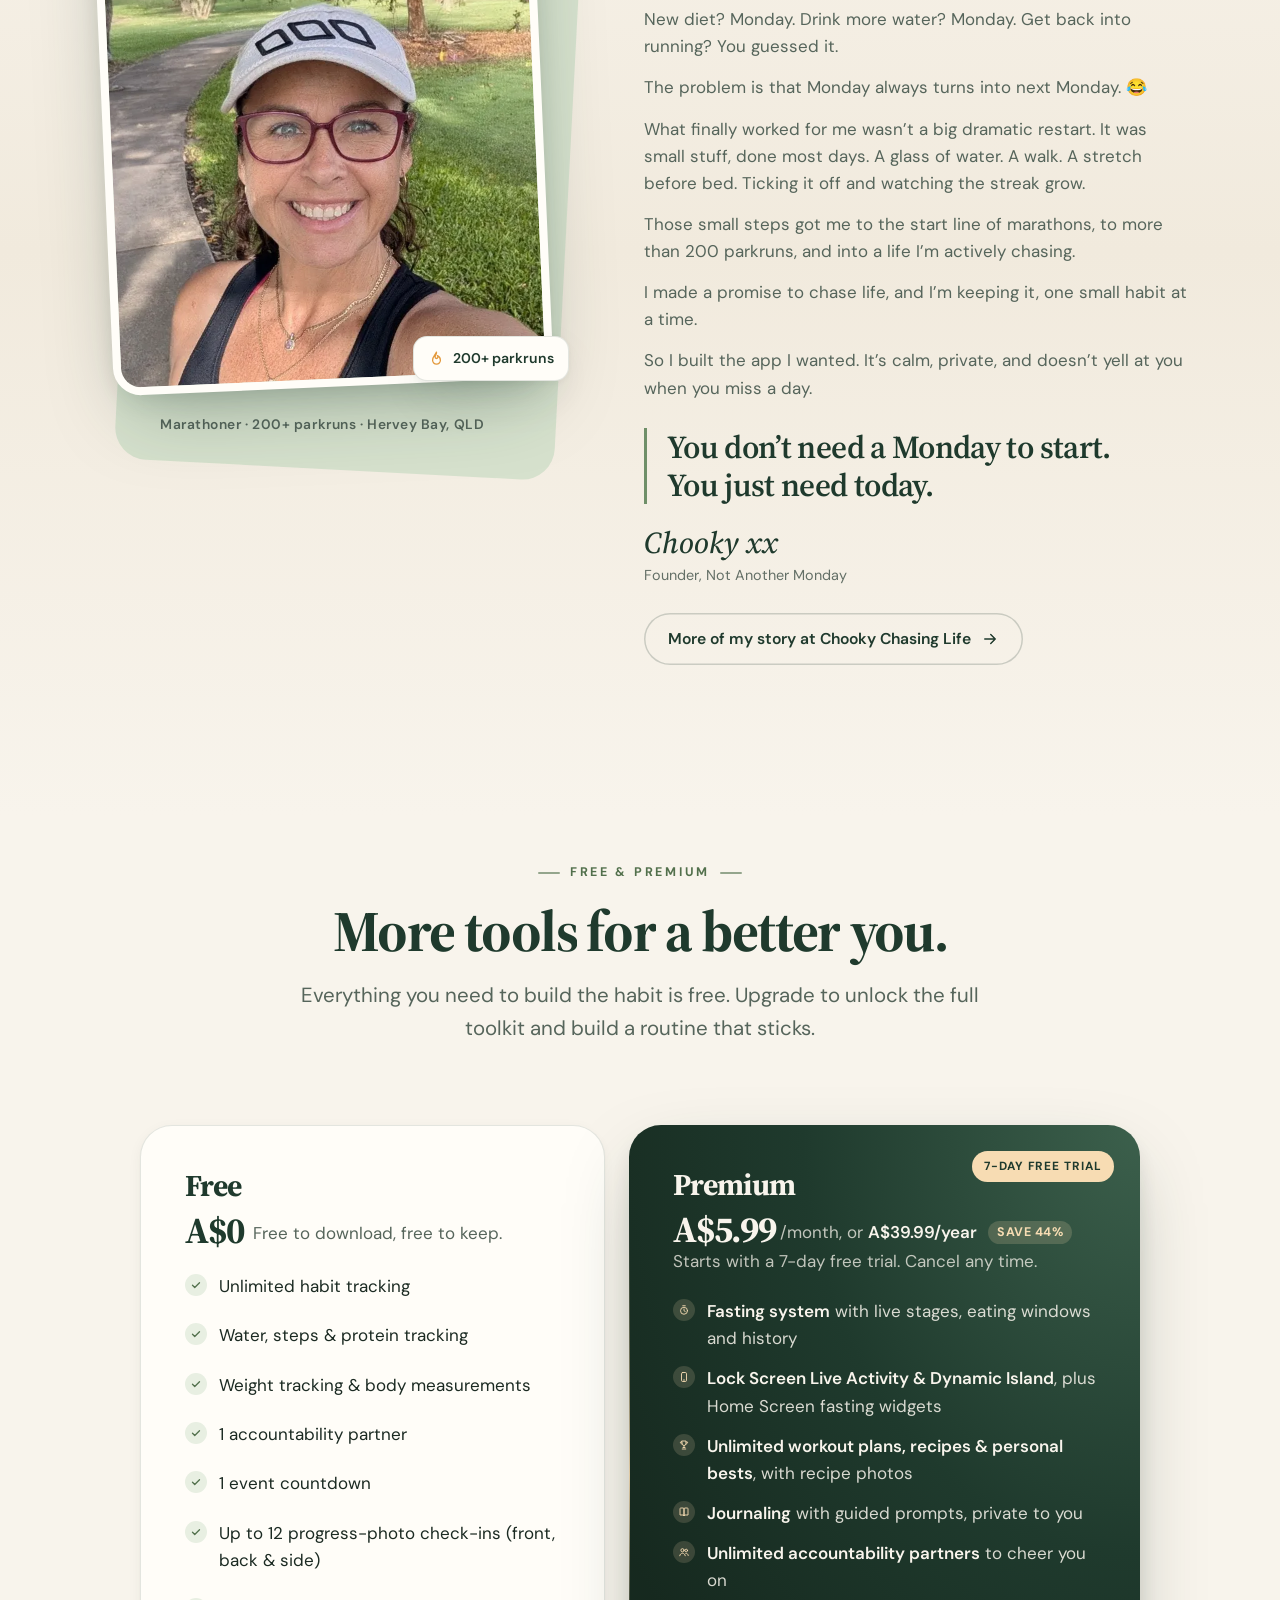
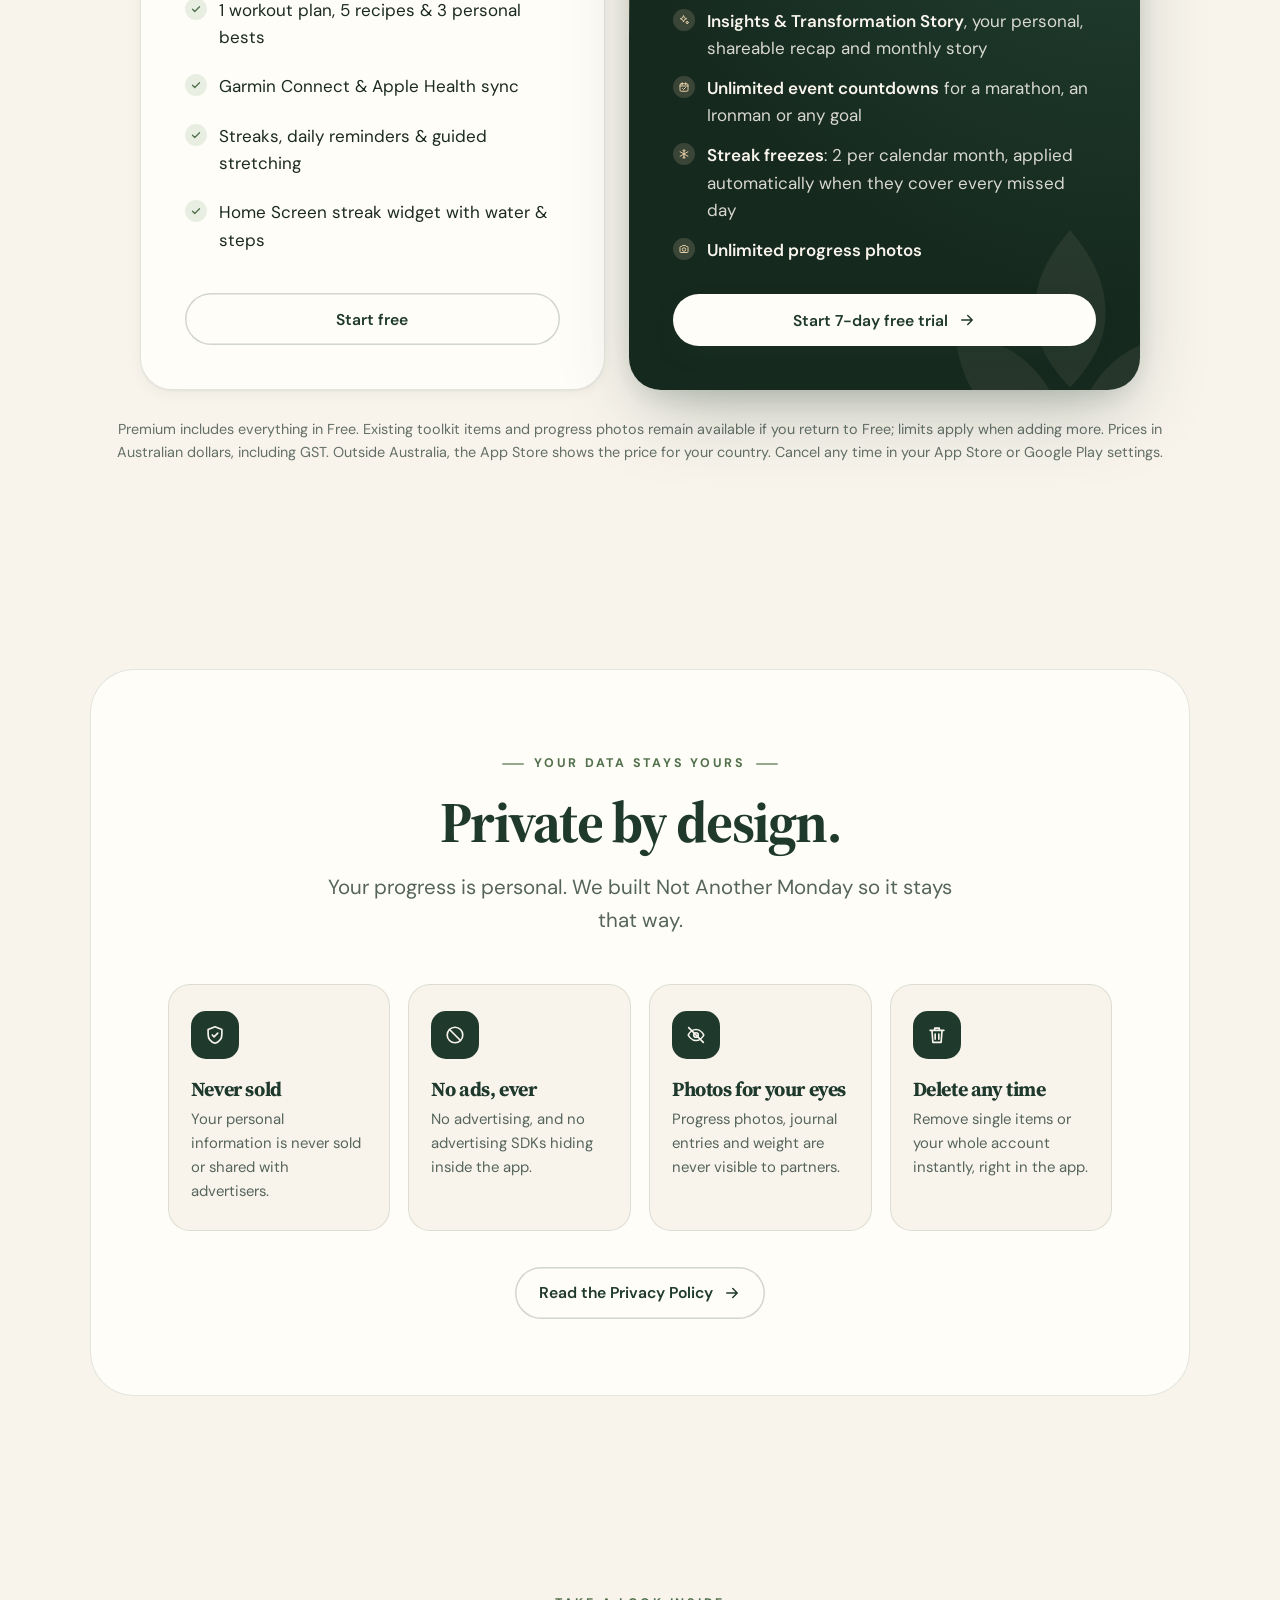
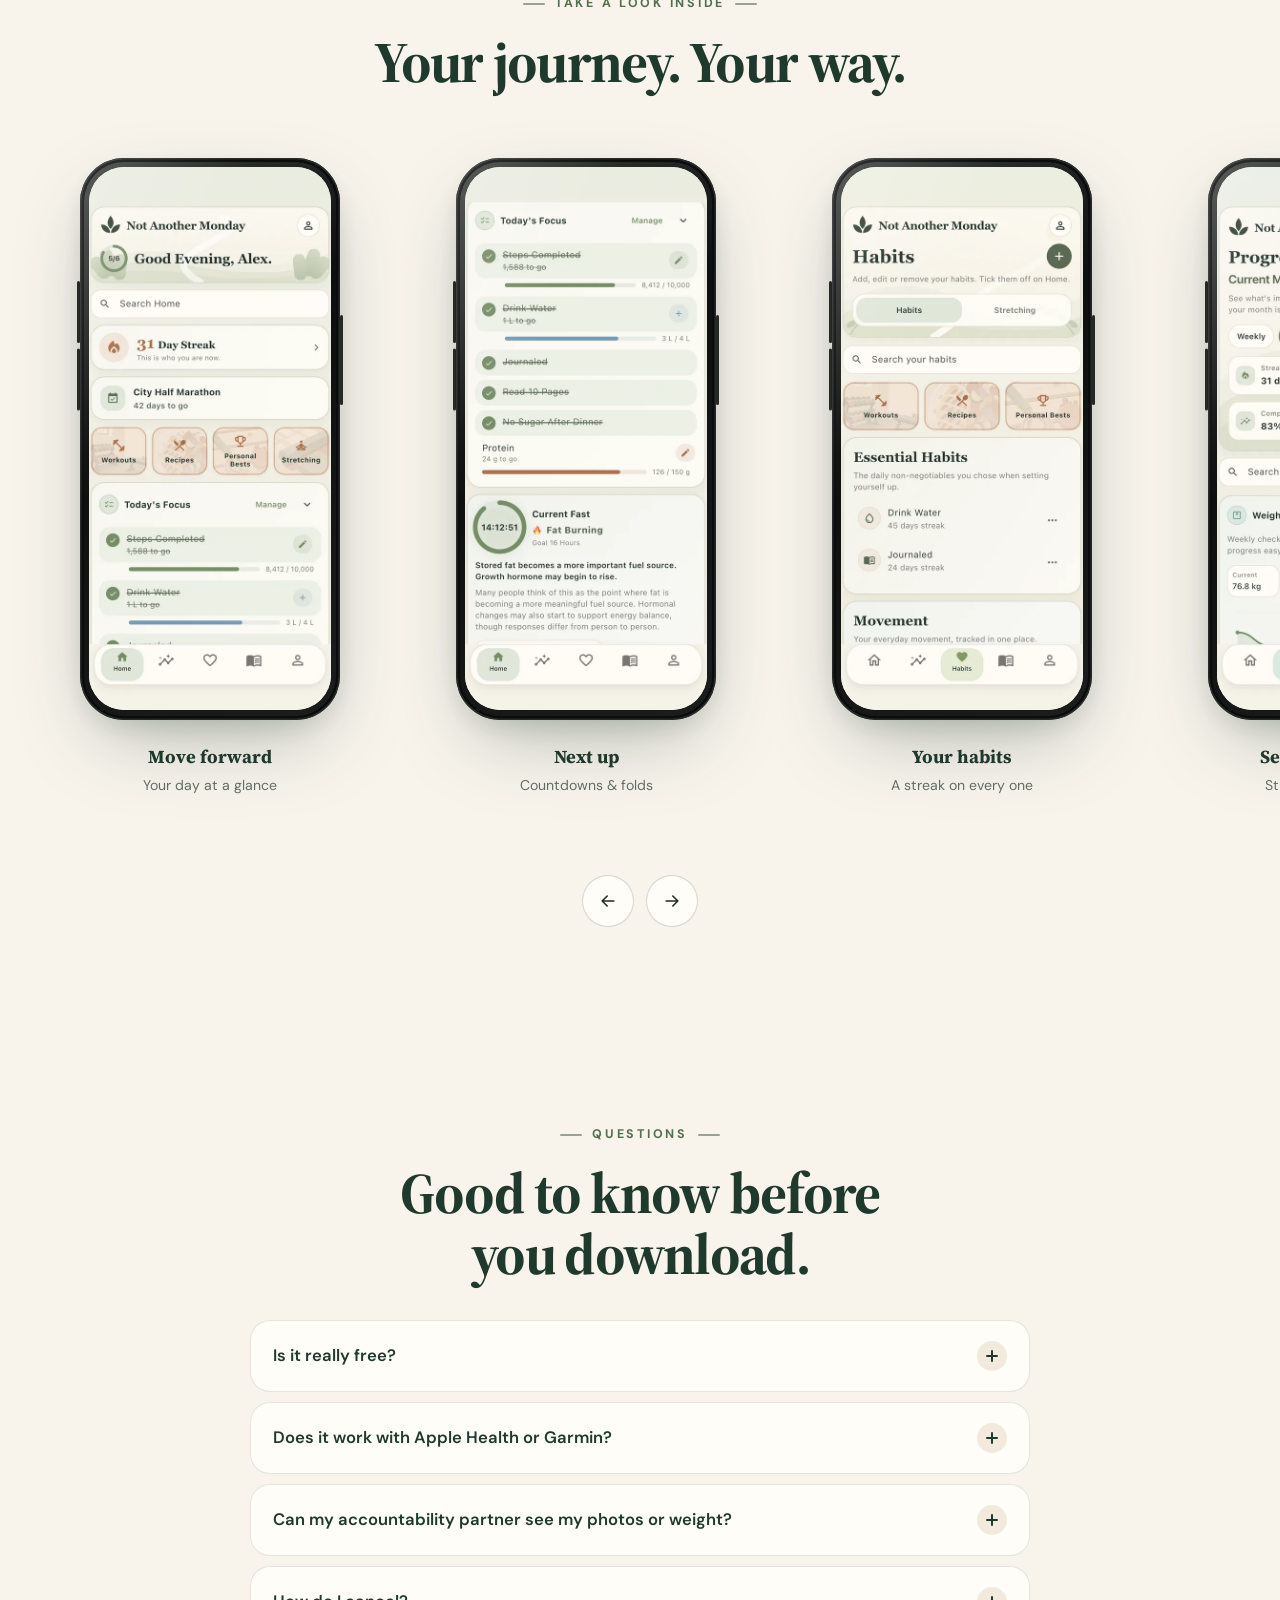
==== commit 596ad54c: "Footer Update" ====
--- a/index.html
+++ b/index.html
@@ -30,7 +30,7 @@
   <link rel="preconnect" href="https://fonts.gstatic.com" crossorigin>
   <link href="https://fonts.googleapis.com/css2?family=DM+Sans:opsz,wght@9..40,400;9..40,500;9..40,600;9..40,700&family=Source+Serif+4:ital,opsz,wght@0,8..60,500;0,8..60,600;0,8..60,700;1,8..60,500&display=swap" rel="stylesheet">
   <link rel="preload" as="image" href="assets/screens/app/home.webp" fetchpriority="high">
-  <link rel="stylesheet" href="assets/css/style.css?v=2026111401">
+  <link rel="stylesheet" href="assets/css/style.css?v=2026111402">
   <script>document.documentElement.classList.add("js");setTimeout(function(){if(!window.__namReady){document.documentElement.classList.remove("js");}},2500);</script>
   <script src="assets/js/main.js?v=2026111101" defer></script>
   <script type="application/ld+json">
@@ -856,52 +856,61 @@
 
 <footer class="footer">
   <div class="wrap">
-    <div class="footer-grid">
-      <div>
-        <a class="brand" href="./">
-          <span class="brand-mark"><svg><use href="#i-mark"/></svg></span>
-          <span class="brand-name">Not Another Monday</span>
-        </a>
-        <p>Consistent action. Better you. A calm habit tracker for the small steps that add up.</p>
-        <div class="social" aria-label="Chooky Chasing Life online">
-          <a href="https://www.instagram.com/chookychasinglife/" target="_blank" rel="noopener me" aria-label="Instagram: @chookychasinglife"><svg aria-hidden="true"><use href="#i-instagram"/></svg></a>
-          <a href="https://www.facebook.com/chookychasinglife" target="_blank" rel="noopener me" aria-label="Facebook: Chooky Chasing Life"><svg aria-hidden="true"><use href="#i-facebook"/></svg></a>
-          <a href="https://www.chookychasinglife.com/" target="_blank" rel="noopener me" aria-label="Chooky Chasing Life website"><svg aria-hidden="true"><use href="#i-globe"/></svg></a>
-        </div>
-      </div>
-      <div>
-        <h4>The app</h4>
-        <ul>
-          <li><a href="./#features">Features</a></li>
-          <li><a href="./#lock-screen">Fasting</a></li>
-          <li><a href="./#toolkit">Toolkit</a></li>
-          <li><a href="./#toolkit">Workouts &amp; recipes</a></li>
-          <li><a href="./#rewards">Challenges</a></li>
-          <li><a href="./#premium">Premium</a></li>
-          <li><a href="./#download">Get the app</a></li>
-        </ul>
-      </div>
-      <div>
-        <h4>Help</h4>
-        <ul>
-          <li><a href="./support/">Support &amp; FAQ</a></li>
-          <li><a href="mailto:support@notanothermonday.com">support@<wbr>notanothermonday.com</a></li>
-          <li><a href="./support/#q-cancel">Manage subscription</a></li>
-          <li><a href="./delete-account/">Delete your account</a></li>
-        </ul>
-      </div>
-      <div>
-        <h4>Legal</h4>
-        <ul>
-          <li><a href="./privacy/">Privacy Policy</a></li>
-          <li><a href="./terms/">Terms of Use</a></li>
-        </ul>
-      </div>
-    </div>
-    <p class="footer-health">Not Another Monday is a wellbeing tool, not medical advice. Talk to your doctor before starting fasting or making changes to your diet or exercise. Garmin and Garmin Connect are trademarks of Garmin Ltd. or its subsidiaries. Apple Health and Live Activities are features of Apple Inc.</p>
+    <div class="footer-welcome">
+      <div class="footer-signoff">
+        <img src="./assets/chooky.webp" width="640" height="800" loading="lazy" decoding="async" alt="Chooky, founder of Not Another Monday">
+        <div>
+          <p class="footer-note">Small steps, every day.<br>See you on the path.</p>
+          <p class="footer-founder">— Chooky, founder</p>
+        </div>
+      </div>
+      <a class="store" href="https://apps.apple.com/app/id6809999070" target="_blank" rel="noopener" data-store="auto" aria-label="Download on the App Store">
+        <svg aria-hidden="true"><use href="#i-apple"/></svg>
+        <span><small>Download on the</small><strong>App Store</strong></span>
+      </a>
+    </div>
+    <div class="footer-main">
+      <nav class="footer-links" aria-label="Footer">
+        <div class="footer-column">
+          <h2>The app</h2>
+          <ul>
+            <li><a href="./#features">Features</a></li>
+            <li><a href="./#lock-screen">Fasting</a></li>
+            <li><a href="./#toolkit">Toolkit</a></li>
+            <li><a href="./#premium">Premium</a></li>
+            <li><a href="./#rewards">Challenges</a></li>
+          </ul>
+        </div>
+        <div class="footer-column">
+          <h2>Help</h2>
+          <ul>
+            <li><a href="./support/">Support &amp; FAQ</a></li>
+            <li><a href="./support/#q-cancel">Manage subscription</a></li>
+            <li><a href="./delete-account/">Delete your account</a></li>
+            <li><a href="mailto:support@notanothermonday.com"><svg aria-hidden="true"><use href="#i-mail"/></svg>Email us</a></li>
+          </ul>
+        </div>
+        <div class="footer-column">
+          <h2>Legal</h2>
+          <ul>
+            <li><a href="./privacy/">Privacy Policy</a></li>
+            <li><a href="./terms/">Terms of Use</a></li>
+          </ul>
+        </div>
+      </nav>
+      <div class="footer-follow">
+        <h2 class="footer-heading" id="footer-follow-title">Follow along</h2>
+        <div class="footer-social" role="group" aria-labelledby="footer-follow-title">
+          <a href="https://www.instagram.com/chookychasinglife/" target="_blank" rel="noopener me" aria-label="Instagram: @chookychasinglife"><svg aria-hidden="true"><use href="#i-instagram"/></svg><span>Instagram</span></a>
+          <a href="https://www.facebook.com/chookychasinglife" target="_blank" rel="noopener me" aria-label="Facebook: Chooky Chasing Life"><svg aria-hidden="true"><use href="#i-facebook"/></svg><span>Facebook</span></a>
+          <a href="https://www.chookychasinglife.com/" target="_blank" rel="noopener me" aria-label="Chooky Chasing Life website"><svg aria-hidden="true"><use href="#i-globe"/></svg><span>chookychasinglife.com</span></a>
+        </div>
+      </div>
+    </div>
+    <div class="footer-wordmark" aria-hidden="true"><span class="footer-wordmark-mark"><svg><use href="#i-mark"/></svg></span><span>Not Another Monday</span></div>
     <div class="footer-bottom">
-      <span>© <span data-year>2026</span> Chooky Chasing Life · ABN 38 238 167 325. Made in Queensland, Australia.</span>
-      <span>A happier, brighter Monday starts here.</span>
+      <p>© <span data-year>2026</span> · Chooky Chasing Life · ABN 38 238 167 325 · Made in Queensland, Australia</p>
+      <p>Not Another Monday is a wellbeing tool, not medical advice. Talk to your doctor before starting fasting or making changes to your diet or exercise. Garmin and Garmin Connect are trademarks of Garmin Ltd. or its subsidiaries. Apple Health and Live Activities are features of Apple Inc.</p>
     </div>
   </div>
 </footer>
--- a/assets/css/style.css
+++ b/assets/css/style.css
@@ -1111,35 +1111,87 @@
 /* ---------- Footer ---------- */
 
 .footer {
-  padding: 70px 0 36px;
+  overflow: hidden;
+  padding: clamp(36px, 5vw, 72px) 0 28px;
+  border-radius: clamp(32px, 5vw, 72px) clamp(32px, 5vw, 72px) 0 0;
+  background: linear-gradient(150deg, var(--paper) 15%, var(--sage-4));
+  color: var(--ink-soft);
   font-size: 0.93rem;
-  color: var(--ink-soft);
-}
-.footer-grid {
-  display: grid;
-  grid-template-columns: 1.5fr 1fr 1fr 1fr;
-  gap: 40px;
-}
-.footer .brand { margin-bottom: 16px; }
-.footer p { margin: 0; max-width: 30ch; }
-.footer h4 {
-  font-family: var(--sans); font-size: 0.75rem; font-weight: 700;
-  letter-spacing: 0.2em; text-transform: uppercase; color: var(--sage-ink);
-  margin-bottom: 16px;
-}
-.footer ul { list-style: none; margin: 0; padding: 0; display: grid; gap: 10px; }
-.footer a { text-decoration: none; color: var(--ink-soft); transition: color 0.2s; }
-.footer a:hover { color: var(--forest); }
-.footer-bottom {
-  display: flex; flex-wrap: wrap; justify-content: space-between; gap: 12px;
-  margin-top: 56px; padding-top: 26px;
-  border-top: 1px solid var(--line);
-  font-size: 0.85rem; color: var(--ink-mute);
-}
-
+}
+.footer-welcome {
+  display: flex; align-items: center; justify-content: space-between;
+  gap: 32px; padding-bottom: 36px; border-bottom: 1px solid var(--line);
+}
+.footer-signoff { display: flex; align-items: center; gap: 22px; min-width: 0; }
+.footer-signoff img {
+  width: 88px; height: 88px; flex: none; object-fit: cover; object-position: center 30%;
+  border-radius: 50%; border: 4px solid var(--paper); box-shadow: var(--shadow-sm);
+}
+.footer p { margin: 0; }
+.footer-note { font-family: var(--serif); font-size: clamp(1.5rem, 2.6vw, 2.25rem); line-height: 1.2; color: var(--forest); }
+.footer-founder { margin-top: 12px !important; font-size: 0.85rem; color: var(--sage-ink); }
+.footer .store { flex: none; padding: 12px 20px; }
+.footer-main {
+  display: grid; grid-template-columns: minmax(0, 3fr) minmax(220px, 1fr);
+  gap: clamp(32px, 5vw, 72px); padding: 40px 0 8px;
+}
+.footer-links { display: grid; grid-template-columns: repeat(3, minmax(0, 1fr)); gap: 32px; }
+.footer-column h2, .footer-heading {
+  margin: 0 0 14px; font-family: var(--sans); font-size: 0.75rem; font-weight: 700;
+  letter-spacing: 0.16em; text-transform: uppercase; color: var(--sage-ink);
+}
+.footer ul { list-style: none; margin: 0; padding: 0; display: grid; gap: 4px; }
+.footer-column a {
+  display: inline-flex; align-items: center; gap: 8px; min-height: 32px; padding: 4px 0;
+  color: var(--ink-soft); text-decoration: underline; text-decoration-color: transparent; text-underline-offset: 5px;
+  transition: color 0.2s, text-decoration-color 0.2s, transform 0.2s;
+}
+.footer-column a:hover { color: var(--forest); text-decoration-color: var(--sage-ink); transform: translateX(3px); }
+.footer-column svg { width: 18px; height: 18px; flex: none; }
+.footer a:focus-visible { outline: 3px solid var(--forest); outline-offset: 4px; border-radius: 6px; }
+.footer-social { display: flex; flex-direction: column; align-items: flex-start; gap: 10px; }
+.footer-social a {
+  display: inline-flex; align-items: center; gap: 10px; min-height: 48px; max-width: 100%;
+  padding: 10px 18px; border: 1px solid var(--line-strong); border-radius: 999px;
+  background: var(--paper); color: var(--forest); text-decoration: none;
+  transition: background 0.2s, border-color 0.2s, transform 0.2s;
+}
+.footer-social a:hover { background: var(--sage-3); border-color: var(--sage-ink); transform: translateY(-2px); }
+.footer-social svg { width: 22px; height: 22px; flex: none; }
+.footer-social span { white-space: nowrap; }
+@media (max-width: 360px) { .footer-social span { white-space: normal; overflow-wrap: anywhere; } }
+.footer-wordmark {
+  display: flex; align-items: center; justify-content: center; gap: 0.28em;
+  margin: clamp(32px, 5vw, 56px) 0 clamp(24px, 3vw, 36px); color: var(--sage-2);
+  font-family: var(--serif); font-weight: 700; font-size: clamp(1.7rem, 6.4vw, 6rem);
+  line-height: 1; letter-spacing: -0.03em; white-space: nowrap; user-select: none;
+}
+.footer-wordmark-mark {
+  display: grid; place-items: center; flex: none;
+  width: 1.05em; height: 1.05em; border-radius: 0.3em;
+  background: linear-gradient(155deg, var(--sage-2), var(--sage));
+  box-shadow: 0 0.12em 0.4em -0.15em rgba(31, 58, 45, 0.35);
+  color: var(--paper);
+}
+.footer-wordmark-mark svg { width: 0.62em; height: 0.62em; }
+.footer-bottom { display: grid; gap: 12px; padding-top: 24px; border-top: 1px solid var(--line); font-size: 0.78rem; line-height: 1.7; color: var(--ink-mute); }
+@media (max-width: 1100px) {
+  .footer-main { grid-template-columns: minmax(0, 1fr); gap: 36px; }
+  .footer-social { flex-direction: row; flex-wrap: wrap; }
+}
 @media (max-width: 820px) {
-  .footer-grid { grid-template-columns: 1fr 1fr; }
-  .footer-grid > :first-child { grid-column: 1 / -1; }
+  .footer-links { grid-template-columns: repeat(2, minmax(0, 1fr)); }
+  .footer-welcome { align-items: flex-start; flex-direction: column; gap: 24px; }
+}
+@media (max-width: 480px) {
+  .footer-links { grid-template-columns: minmax(0, 1fr); gap: 26px; }
+  .footer-signoff { align-items: flex-start; flex-direction: column; gap: 18px; }
+  .footer-signoff img { width: 72px; height: 72px; }
+  .footer-social { gap: 10px; }
+}
+@media (prefers-reduced-motion: reduce) {
+  .footer a { transition: none; }
+  .footer a:hover { transform: none; }
 }
 
 /* Toast */
@@ -1656,7 +1708,6 @@
 }
 @media (max-width: 820px) {
   .plans { grid-template-columns: minmax(0, 1fr); }
-  .footer-grid { grid-template-columns: repeat(2, minmax(0, 1fr)); }
 }
 @media (max-width: 380px) {
   .plan .badge { position: static; display: inline-block; margin-bottom: 14px; }
@@ -1756,7 +1807,6 @@
 }
 
 /* Footer email breaks after the "@"; only split mid-word if it truly can't fit */
-@media (max-width: 380px) { .footer a { overflow-wrap: anywhere; } }
 @media (max-width: 880px) { .nav-links { background: var(--paper); } }
 
 
@@ -1822,13 +1872,6 @@
 .mini-faq-list { max-width: 780px; margin: 0 auto; }
 .mini-faq-more { text-align: center; margin: 28px 0 0; }
 
-/* Footer health line */
-.footer-health {
-  max-width: none !important;
-  margin: 44px 0 0 !important;
-  font-size: 0.85rem;
-  color: var(--ink-mute);
-}
 
 /* Phones: get the app itself onto the first screen */
 @media (max-width: 560px) {
@@ -2042,9 +2085,7 @@
   color: var(--ink-soft);
 }
 
-/* Tap targets: footer and inline links at least 24px tall (WCAG 2.2 AA) */
-.footer ul a { display: inline-block; padding: 4px 0; min-height: 24px; }
-.footer ul { gap: 4px; }
+/* Inline link tap targets */
 .doc a, .qa .ans-in a, .wl-fine a, .waitlist-link { padding-block: 3px; }
 
 /* Plan prices */
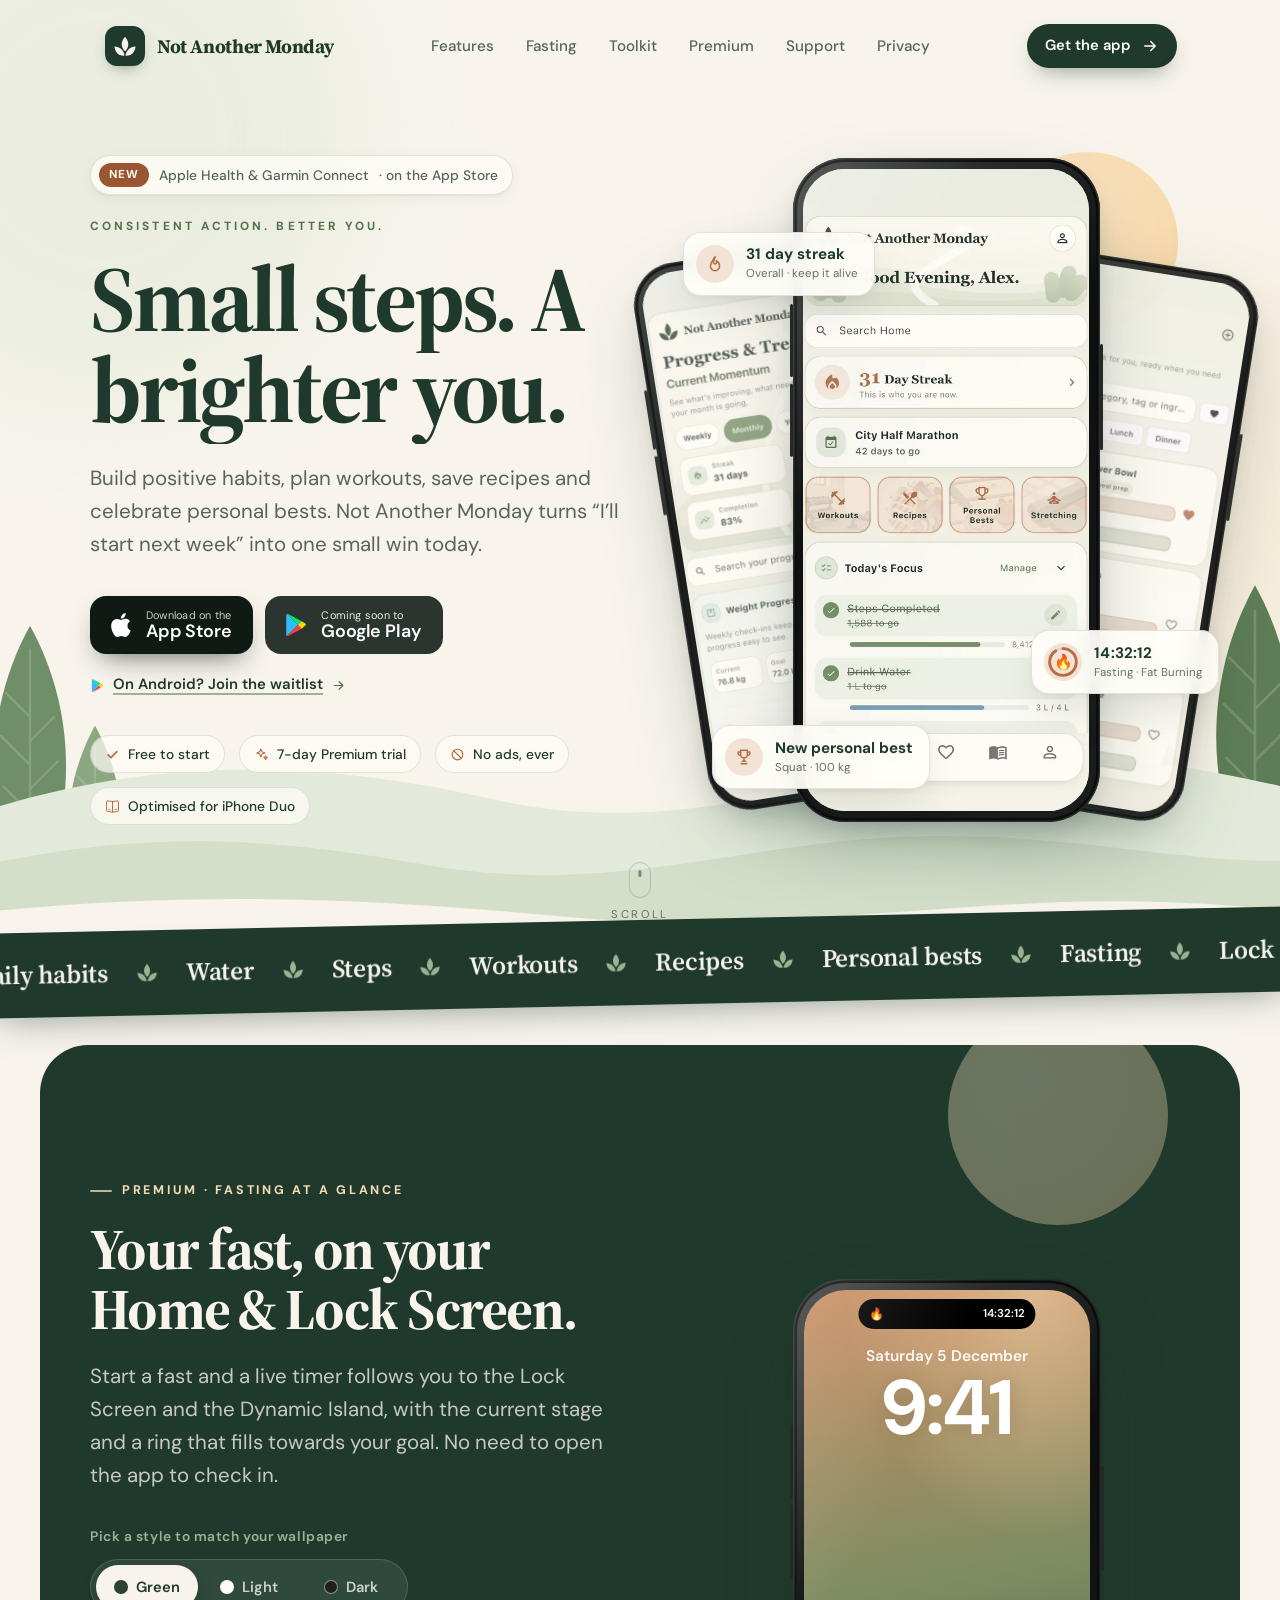
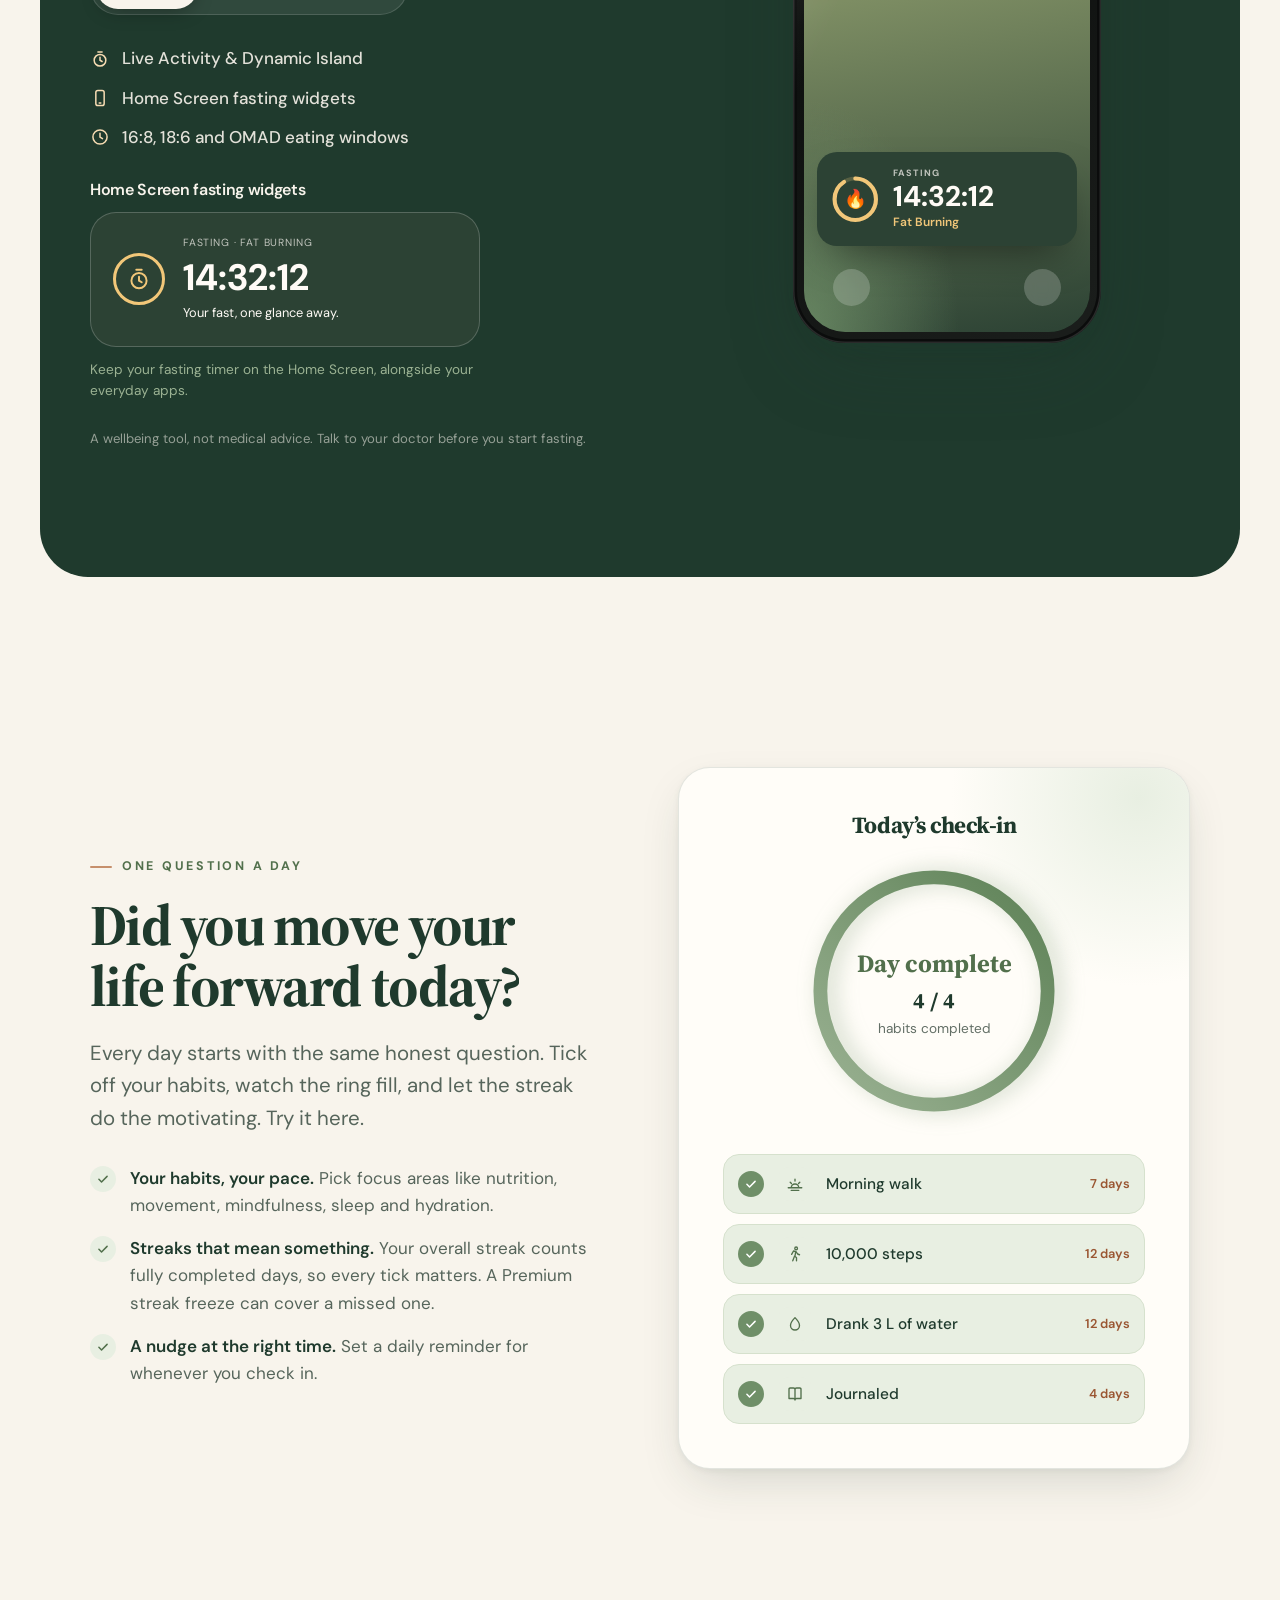
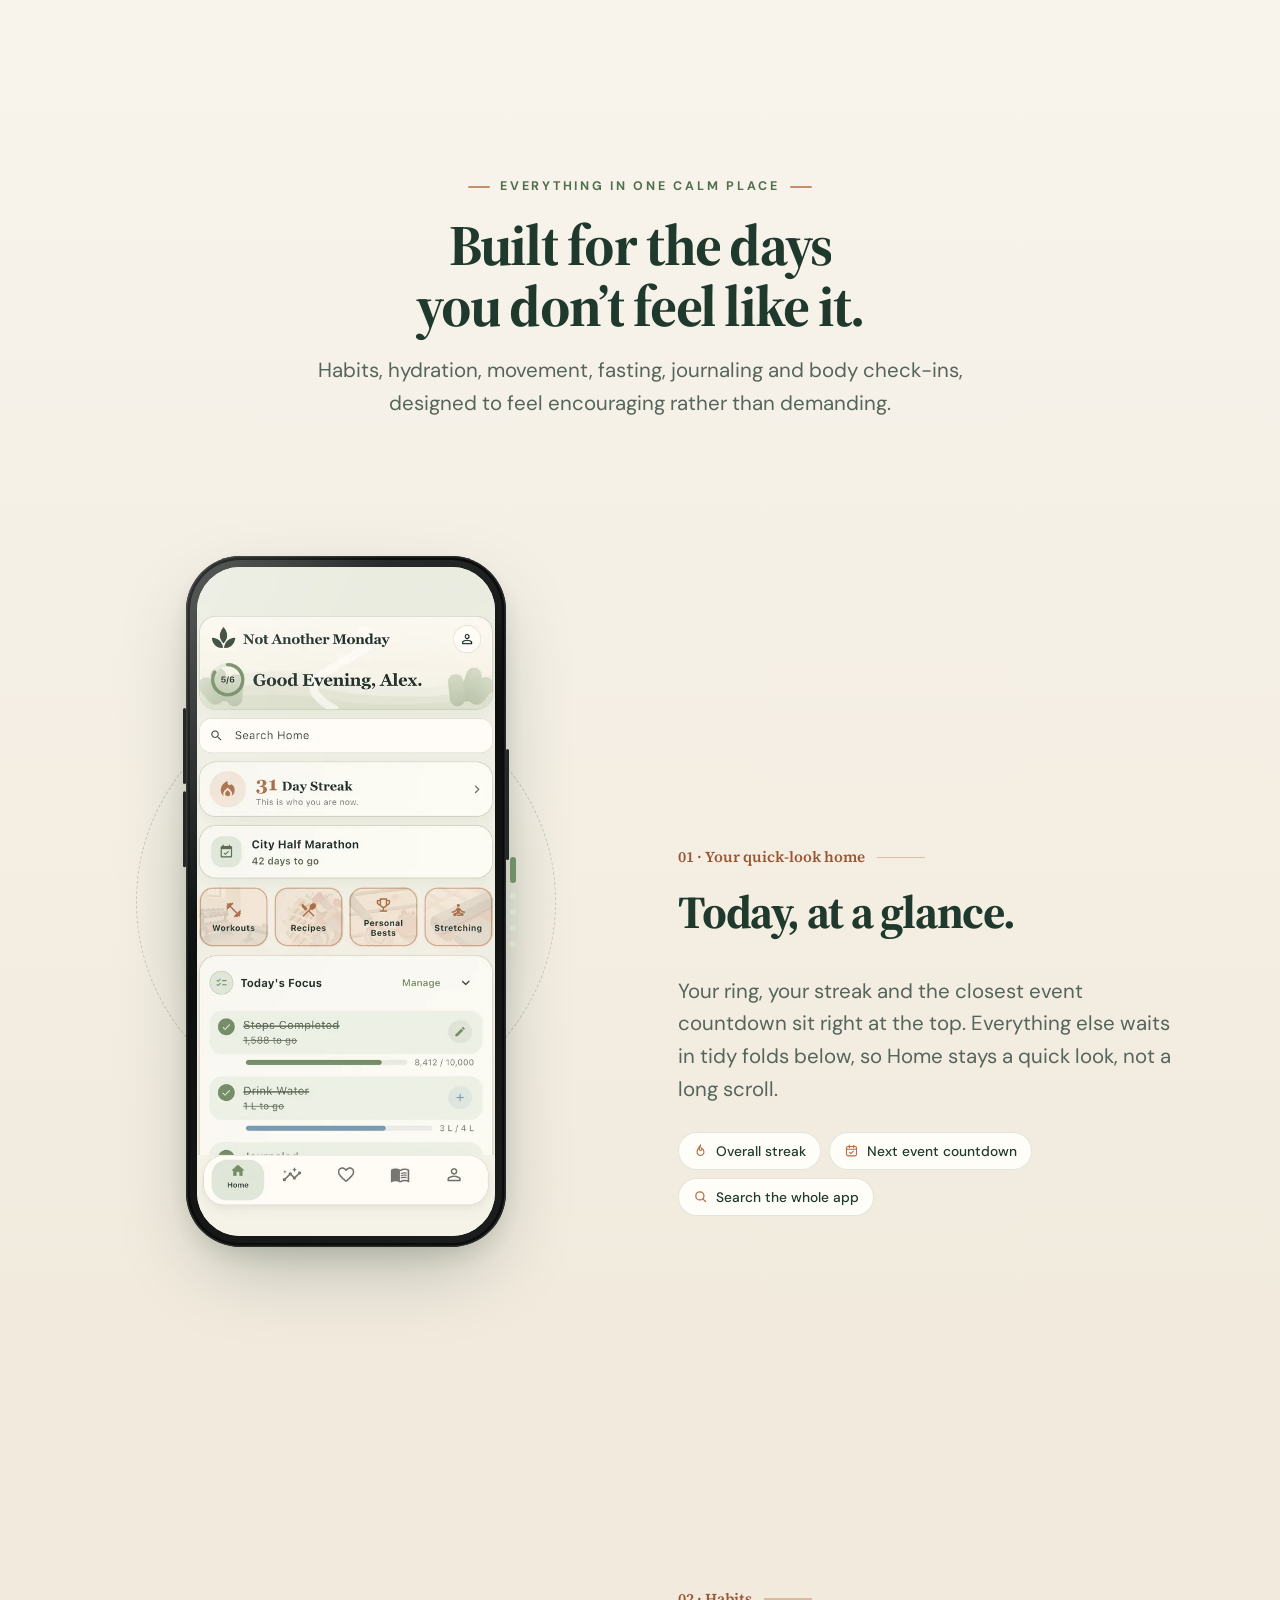
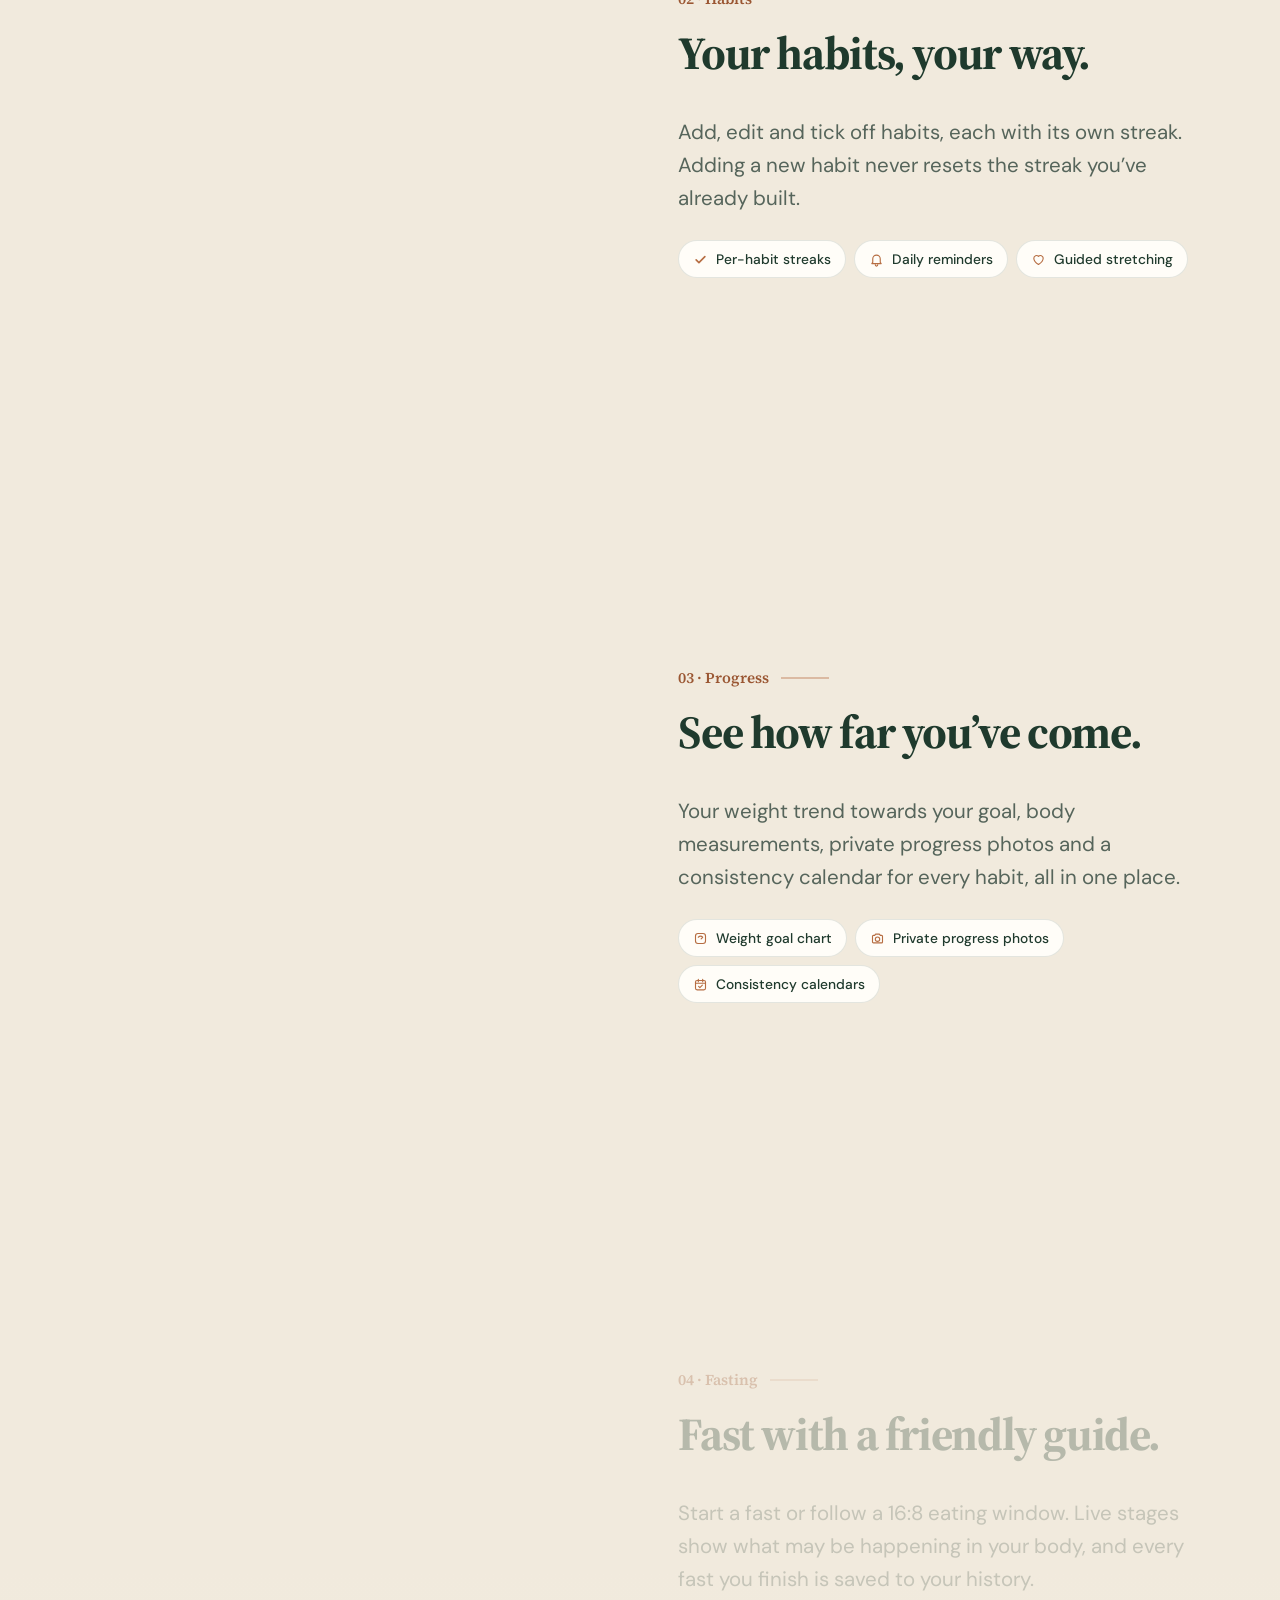
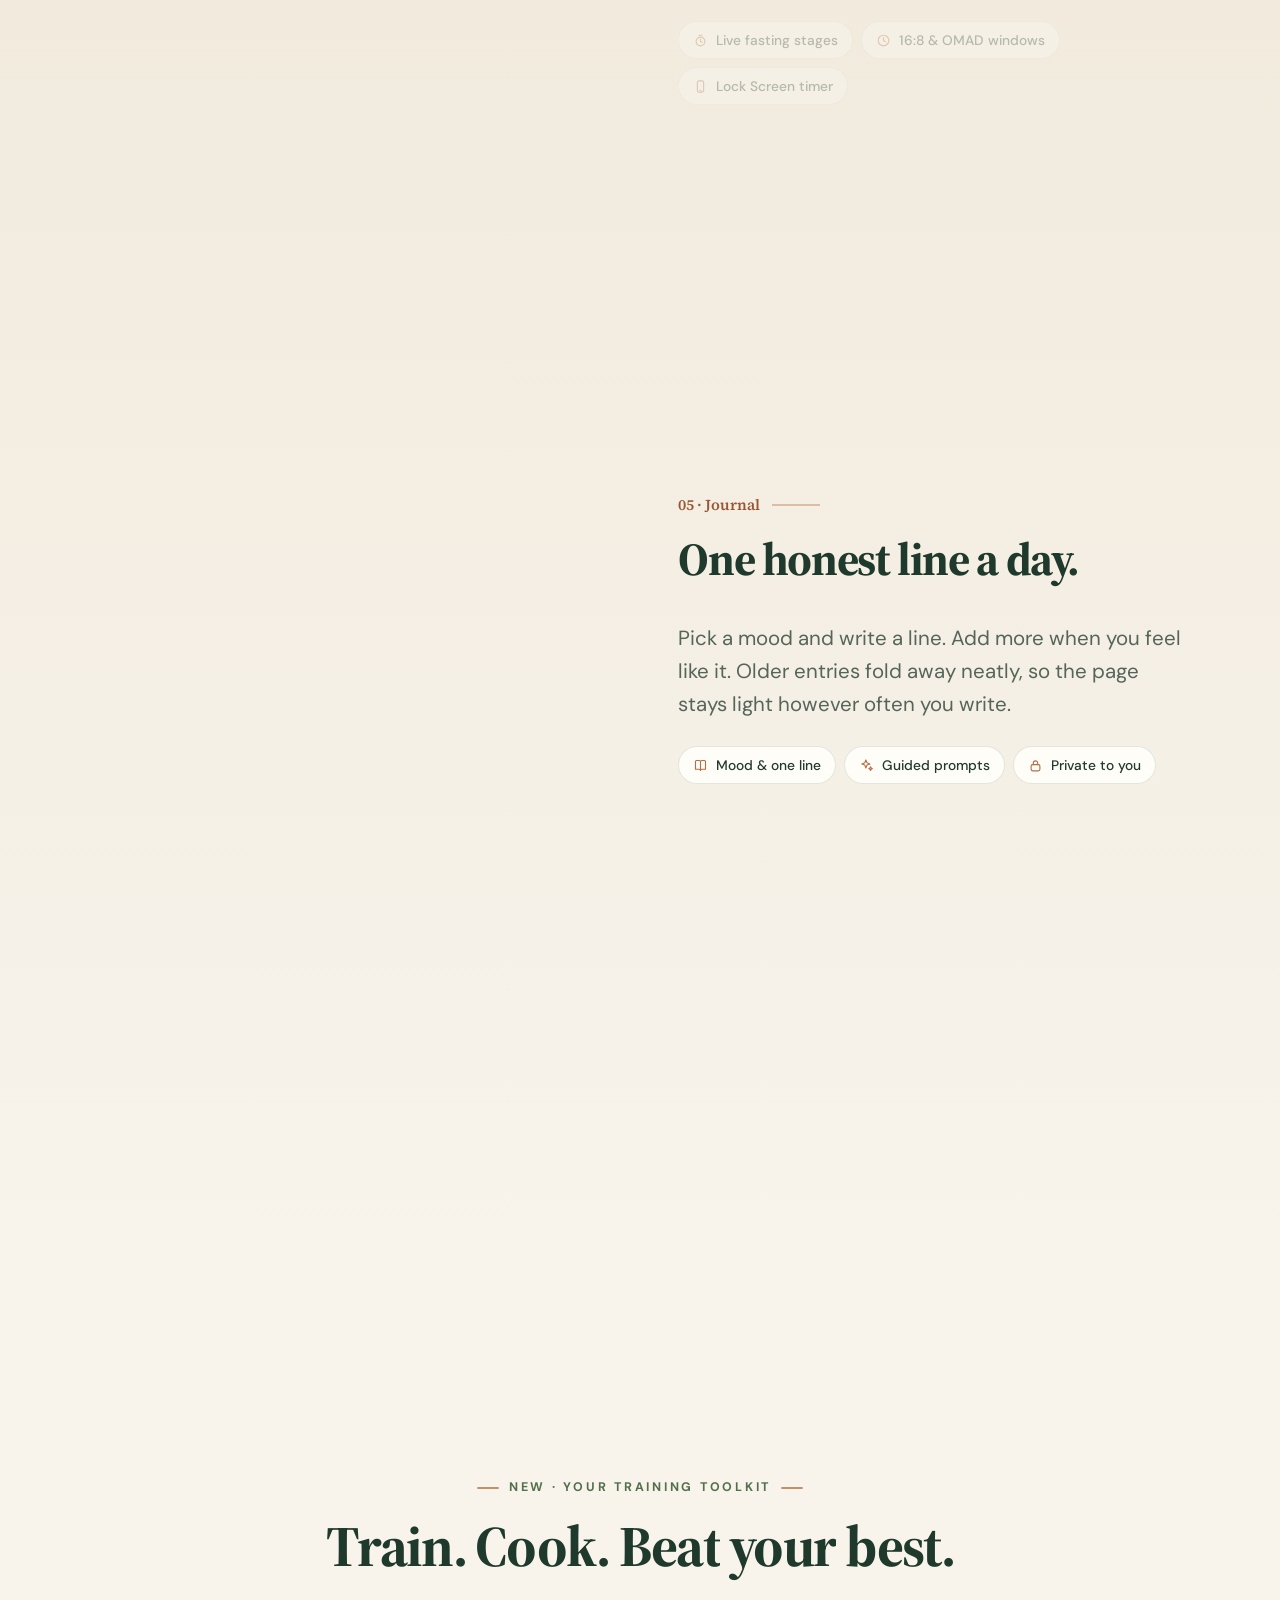
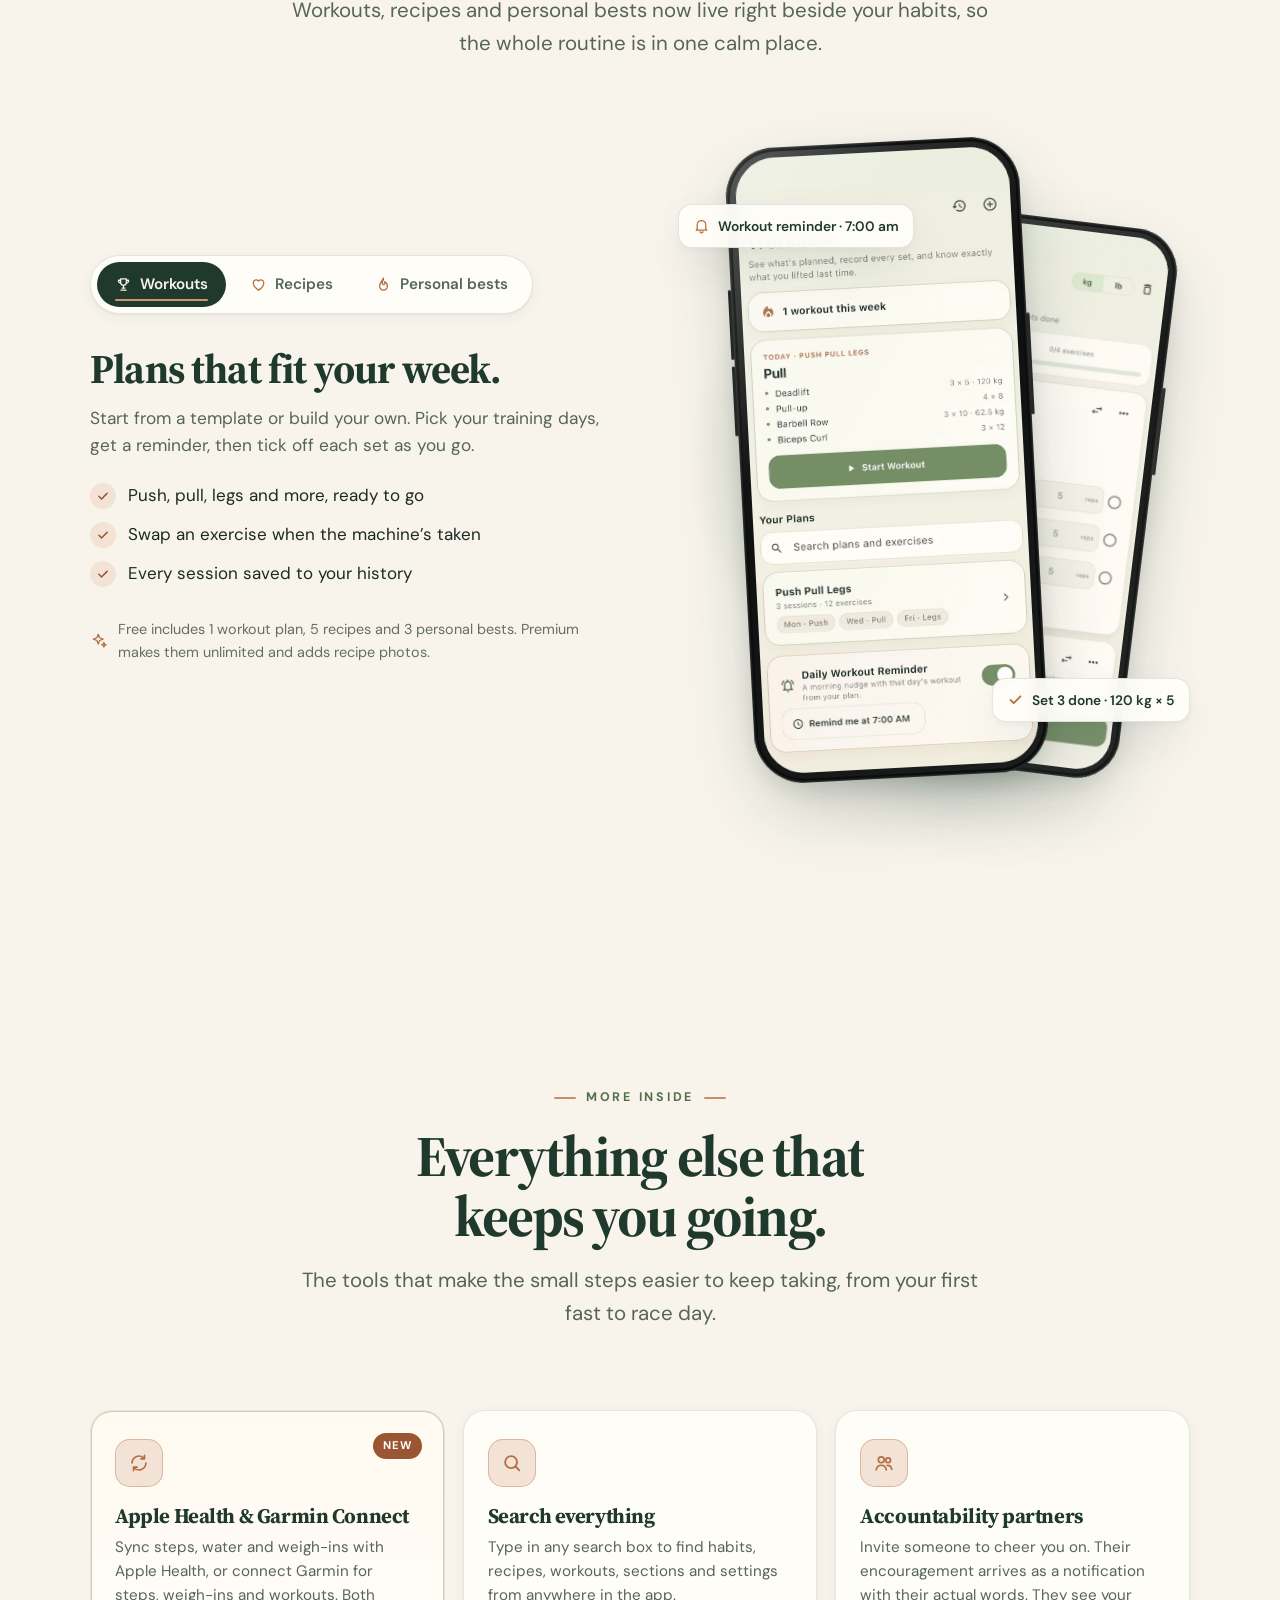
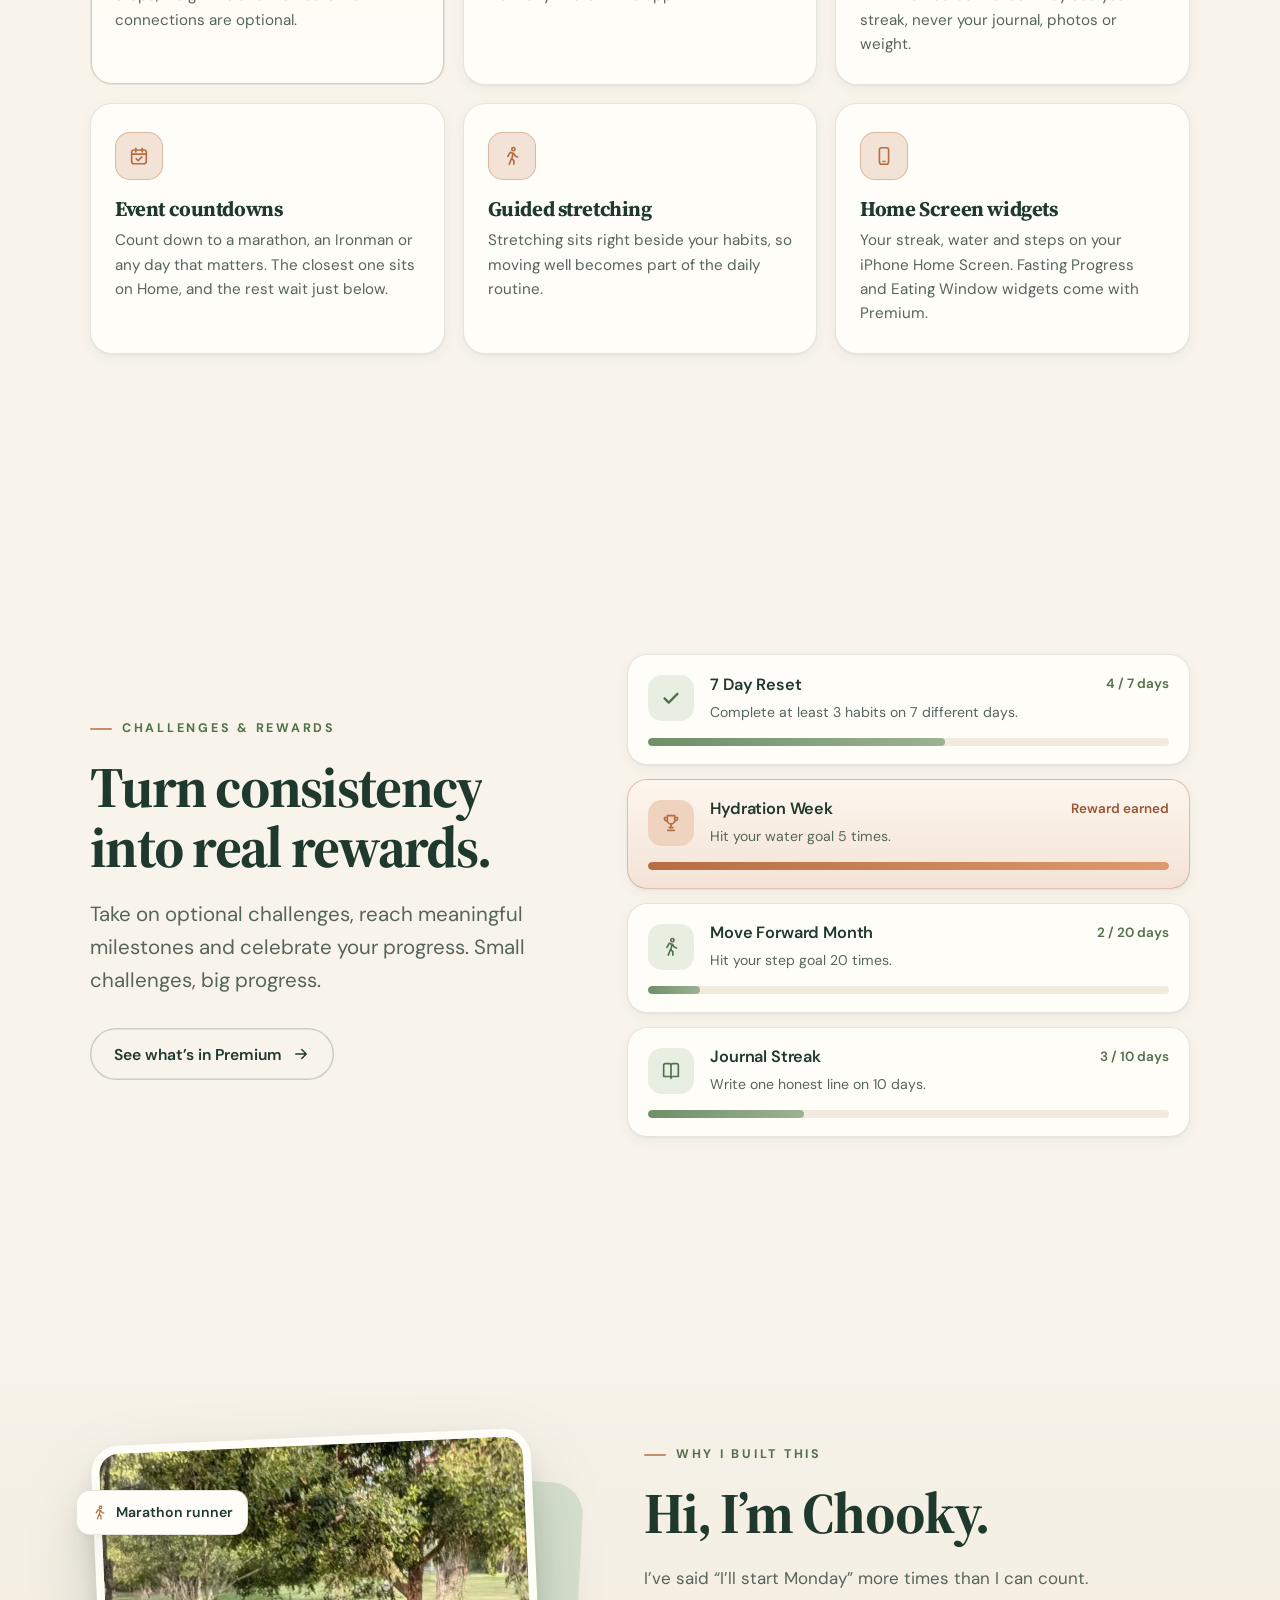
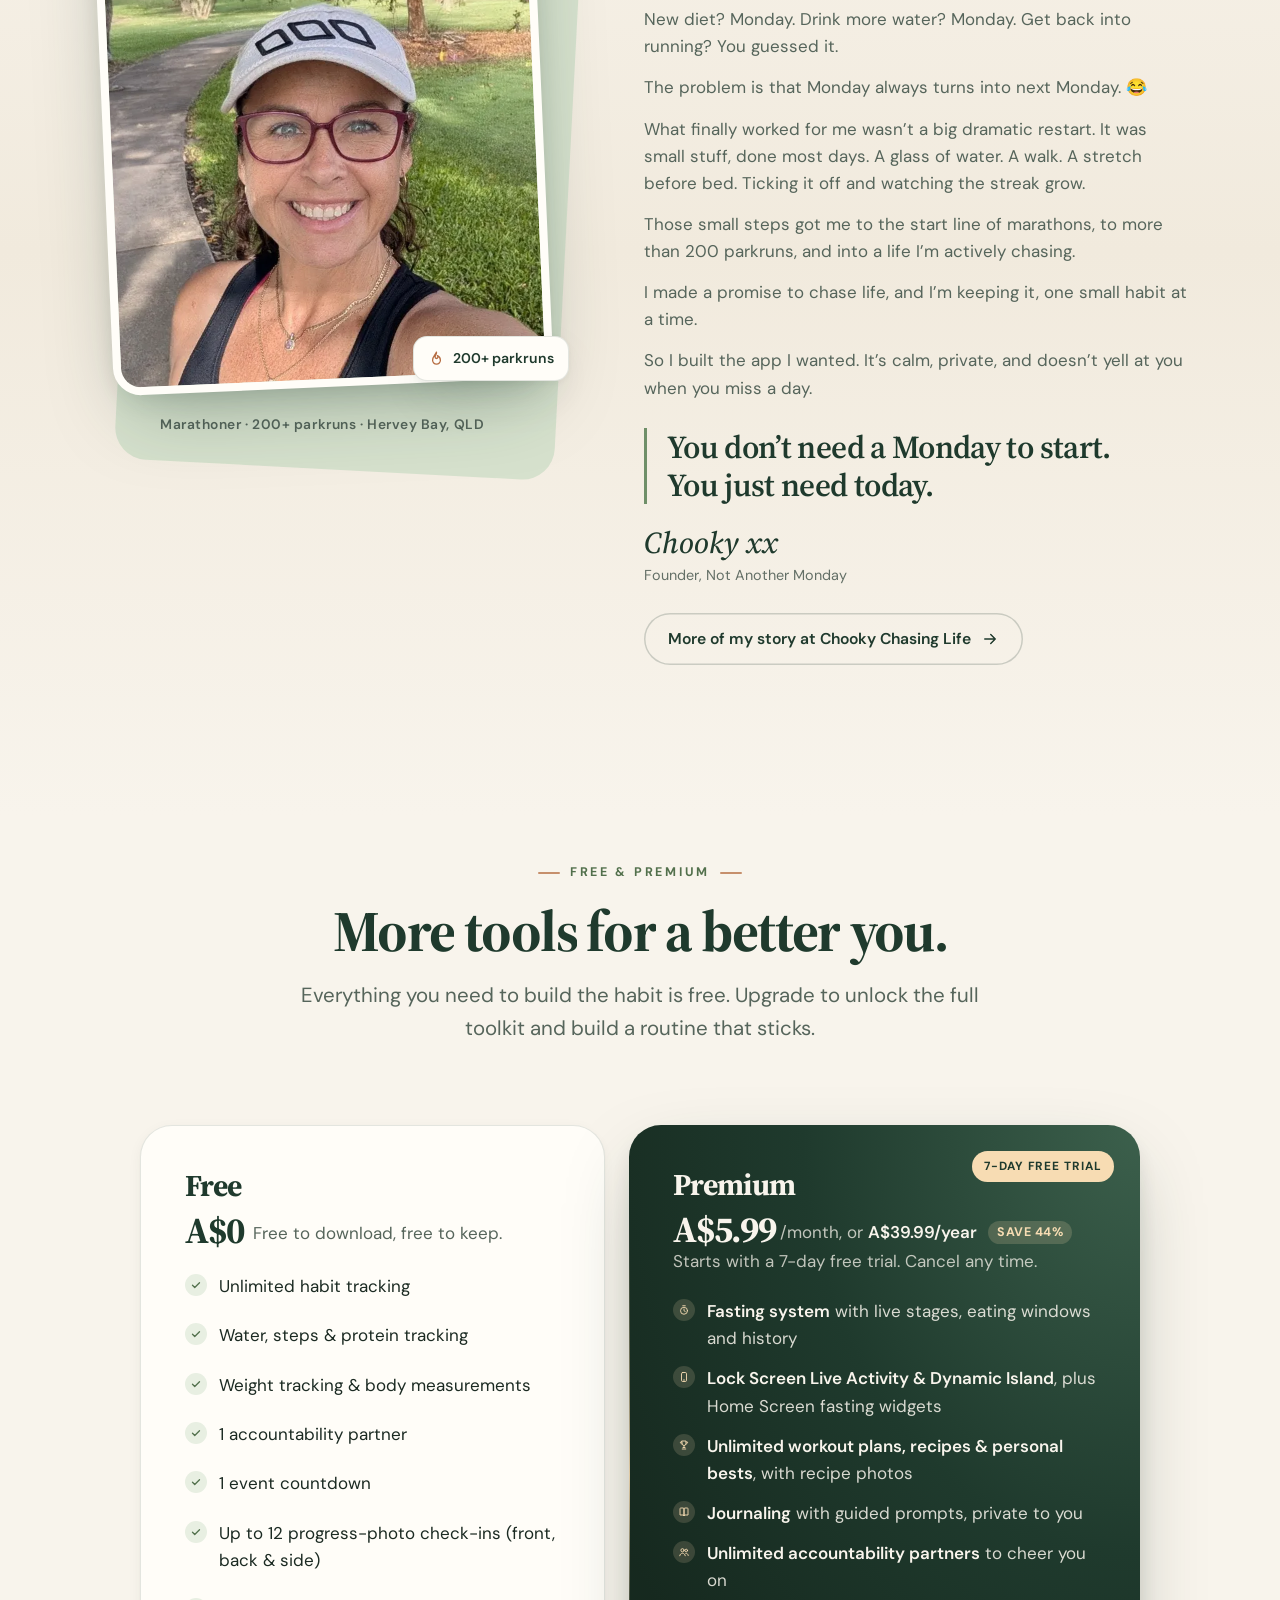
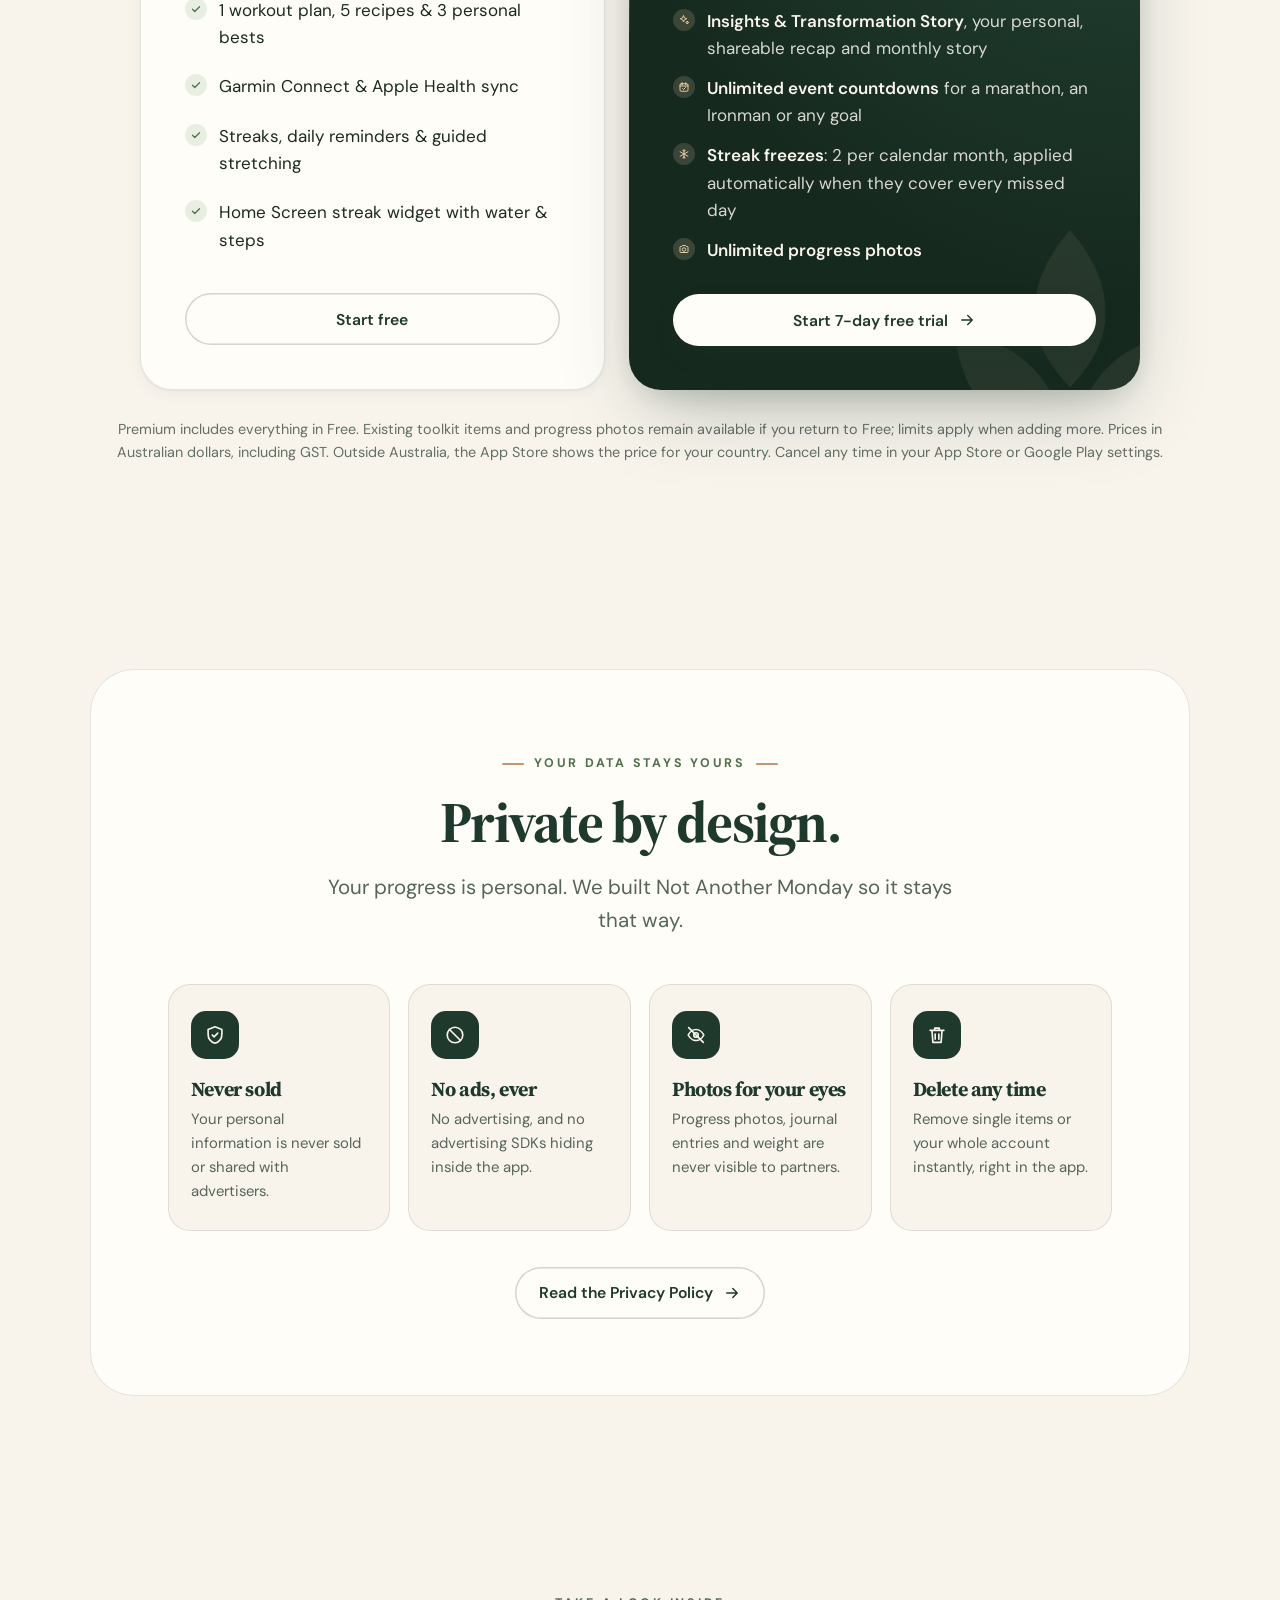
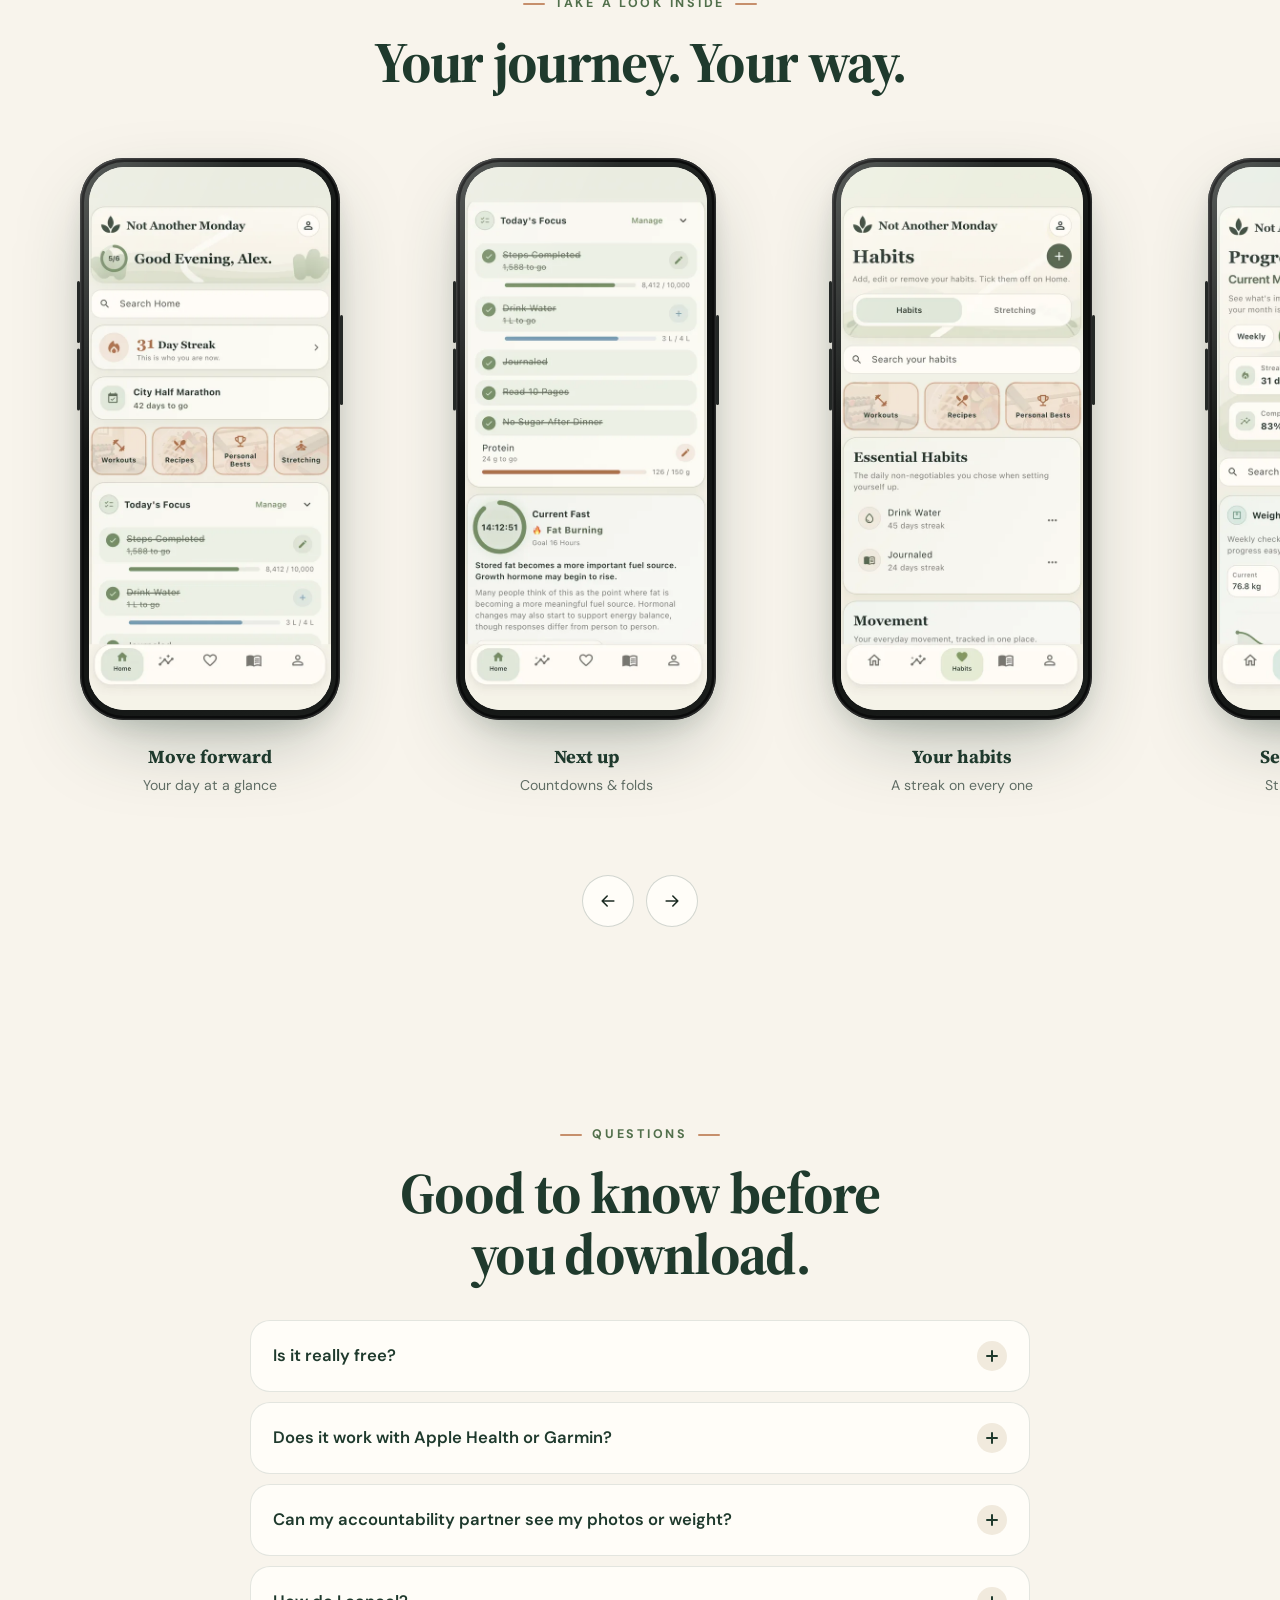
==== commit 08208d45: "Add terracotta accents to match the app Burnt orange (#B66D42) accents on streaks, toolkit, tiles, r" ====
--- a/index.html
+++ b/index.html
@@ -30,7 +30,7 @@
   <link rel="preconnect" href="https://fonts.gstatic.com" crossorigin>
   <link href="https://fonts.googleapis.com/css2?family=DM+Sans:opsz,wght@9..40,400;9..40,500;9..40,600;9..40,700&family=Source+Serif+4:ital,opsz,wght@0,8..60,500;0,8..60,600;0,8..60,700;1,8..60,500&display=swap" rel="stylesheet">
   <link rel="preload" as="image" href="assets/screens/app/home.webp" fetchpriority="high">
-  <link rel="stylesheet" href="assets/css/style.css?v=2026111402">
+  <link rel="stylesheet" href="assets/css/style.css?v=2026111403">
   <script>document.documentElement.classList.add("js");setTimeout(function(){if(!window.__namReady){document.documentElement.classList.remove("js");}},2500);</script>
   <script src="assets/js/main.js?v=2026111101" defer></script>
   <script type="application/ld+json">
--- a/assets/css/style.css
+++ b/assets/css/style.css
@@ -20,6 +20,11 @@
   --sage-4: #e8efe2;
   --sun: #f7dcb3;
   --amber: #e3993c;
+  /* Terracotta accent, matching the app (appTerracotta / appTerracottaSoft). */
+  --terracotta: #b66d42;
+  --terracotta-ink: #9a5632; /* for small text: 5.3:1 on cream (WCAG AA) */
+  --terracotta-soft: #f3e3d6;
+  --terracotta-line: rgba(182, 109, 66, 0.38);
   --line: rgba(31, 58, 45, 0.12);
   --line-strong: rgba(31, 58, 45, 0.2);
 
@@ -2431,3 +2436,46 @@
   .hero-meta .chip:not(.duo-badge) { display: none; }
   .hero-meta .duo-badge { white-space: normal; }
 }
+
+/* ==========================================================================
+   Terracotta accents — the app's warm second colour, used the same way:
+   streaks, icon tiles, thin frames and small labels. Green stays the lead.
+   ========================================================================== */
+.hero-pill b { background: var(--terracotta-ink); color: var(--paper); }
+.eyebrow::before, .eyebrow.center::after { background: var(--terracotta); opacity: 0.75; }
+.lockscreen .eyebrow::before, .lockscreen .eyebrow.center::after { background: var(--sun); }
+
+/* Streaks: the flame circle and the count, like the Home streak card */
+.float-card .ico.amber { background: var(--terracotta-soft); color: var(--terracotta); border-radius: 50%; }
+.habit[aria-pressed="true"] .streak { color: var(--terracotta-ink); }
+
+/* Section labels and chip icons */
+.story-step .num { color: var(--terracotta-ink); }
+.story-step .num::after { background: var(--terracotta-line); }
+.chip svg { color: var(--terracotta); }
+
+/* Toolkit: terracotta like the Workouts / Recipes / Personal bests tiles */
+.tk-tab:not([aria-selected="true"]) svg { color: var(--terracotta); }
+.tk-tab .tk-bar { background: #e2a27a; }
+.tk-panel .tick { background: var(--terracotta-soft); color: var(--terracotta-ink); }
+.tk-note svg { color: var(--terracotta); }
+
+/* "More inside" tiles: terracotta icon squares with a thin frame */
+.tile .ti { background: var(--terracotta-soft); color: var(--terracotta); box-shadow: inset 0 0 0 1px var(--terracotta-line); }
+.tile-badge:not(.soon) { background: var(--terracotta-ink); color: var(--paper); }
+.tile-feature { box-shadow: inset 0 0 0 1px var(--terracotta-line); }
+
+/* Challenges: earned rewards glow terracotta instead of amber */
+.reward.earned { background: linear-gradient(180deg, #fdf6ef, var(--terracotta-soft)); border-color: var(--terracotta-line); }
+.reward.earned .ri { background: #efd3bf; color: var(--terracotta); }
+.reward.earned .count { color: var(--terracotta-ink); }
+.reward.earned .bar i { background: linear-gradient(90deg, var(--terracotta), #dd9a70); }
+.founder-badge svg { color: var(--terracotta); }
+
+/* Footer */
+.footer-founder { color: var(--terracotta-ink); }
+.footer-column a:hover { text-decoration-color: var(--terracotta); }
+.footer-column svg, .footer-social svg { color: var(--terracotta); }
+.footer-social a:hover { background: var(--terracotta-soft); border-color: var(--terracotta-line); }
+
+.float-card .ring-ico { background: var(--terracotta-soft); border-radius: 50%; }
